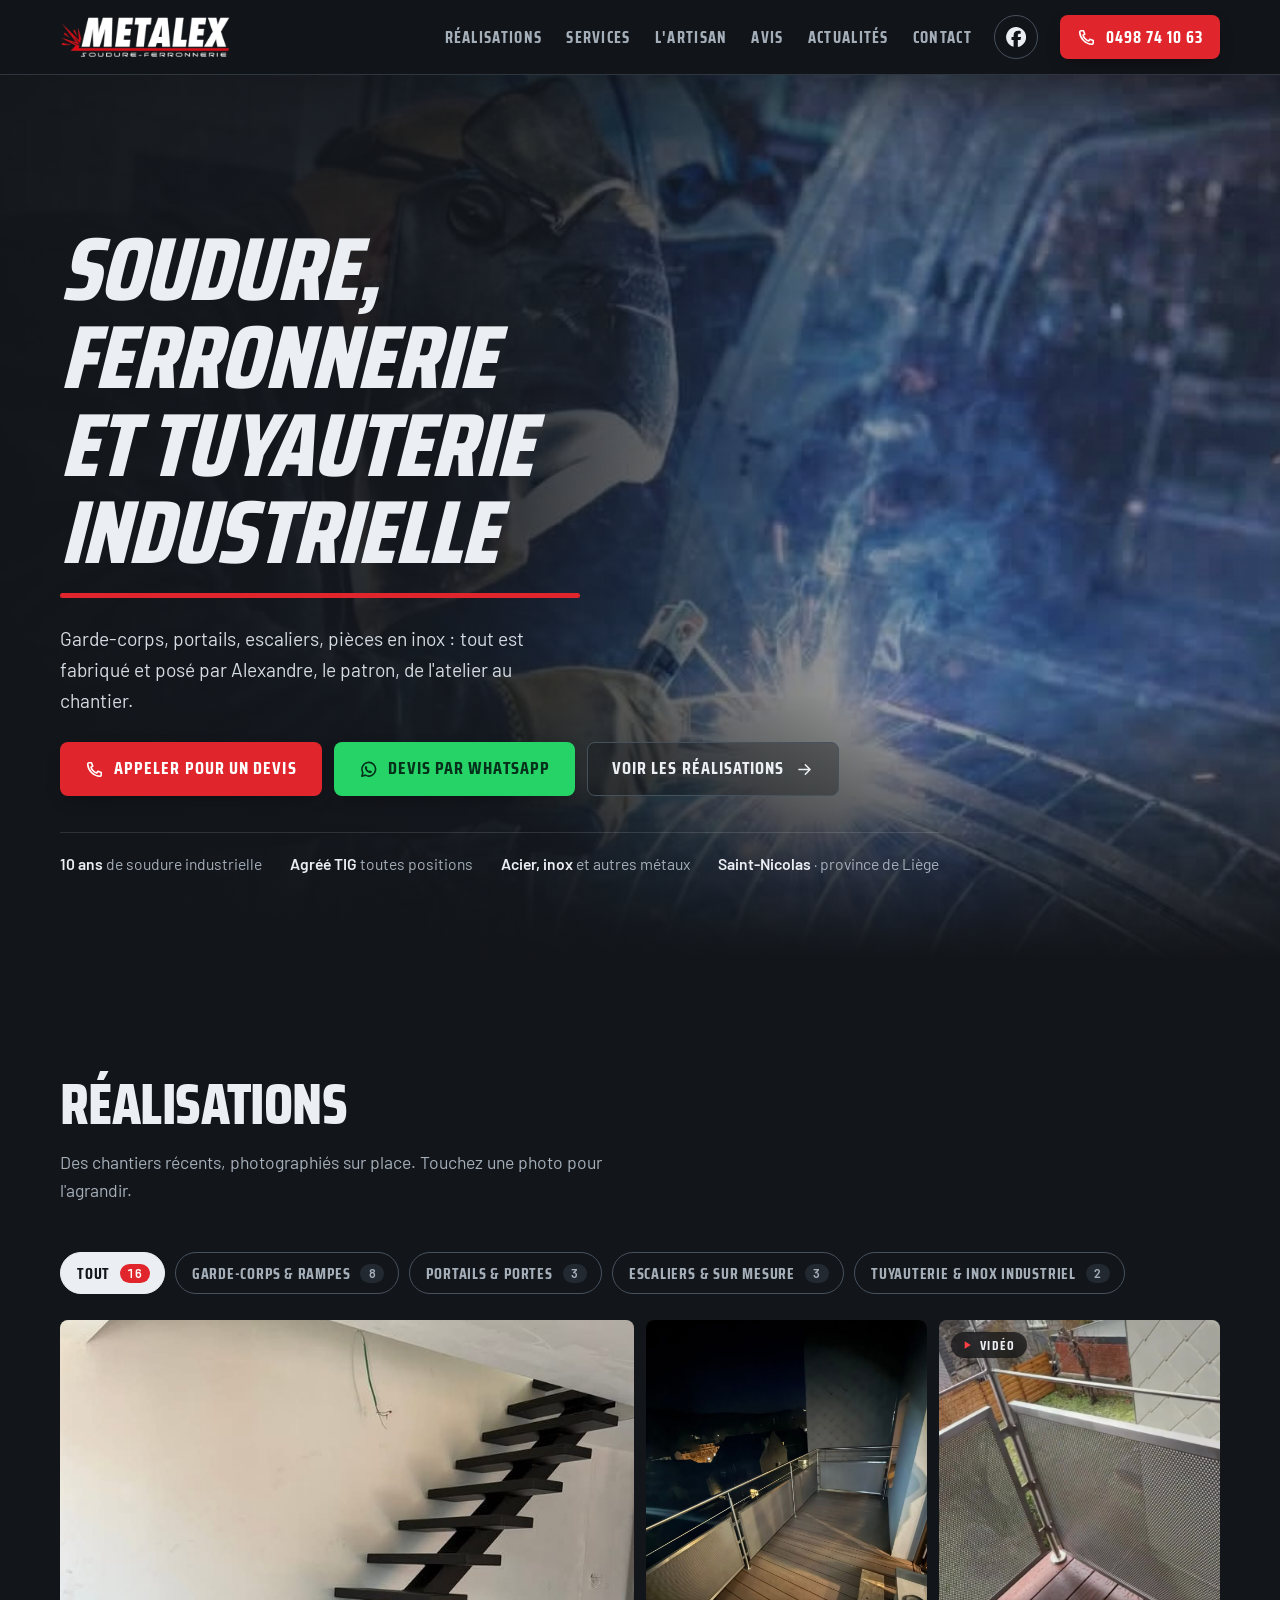
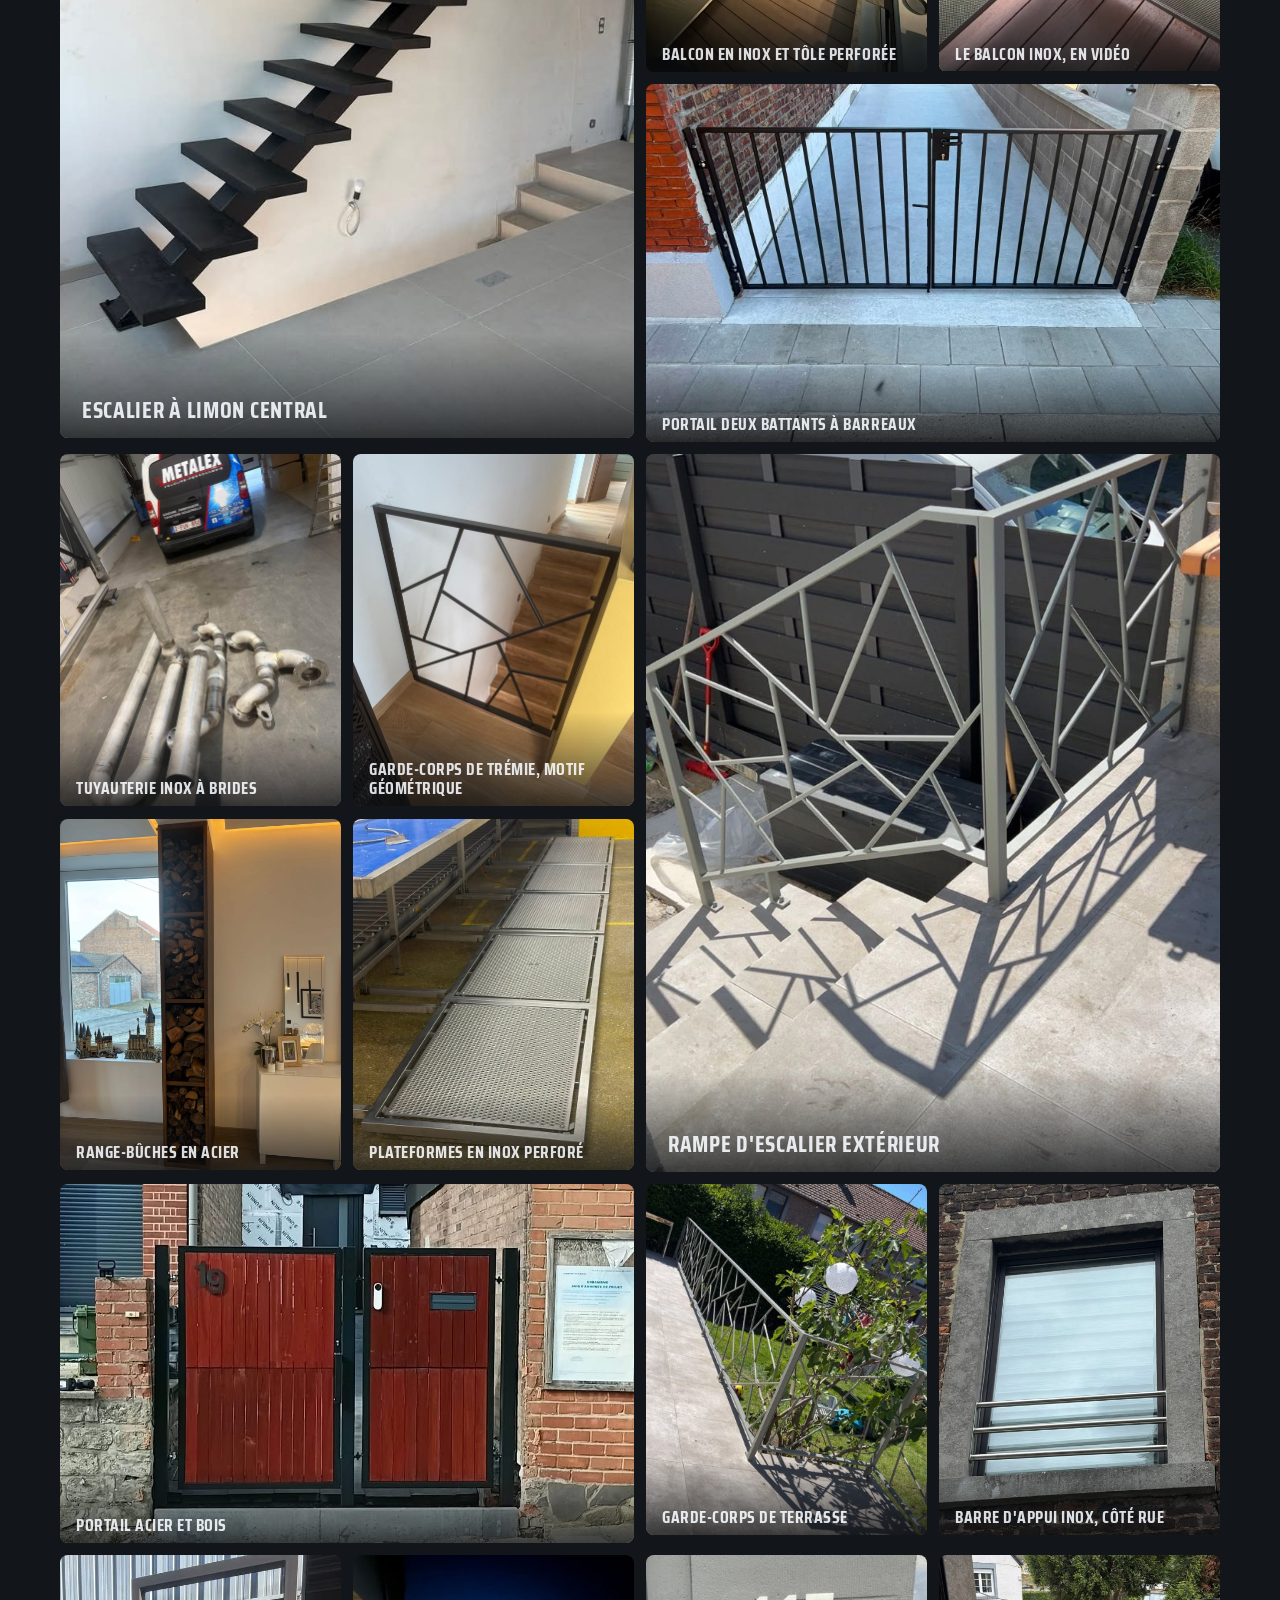
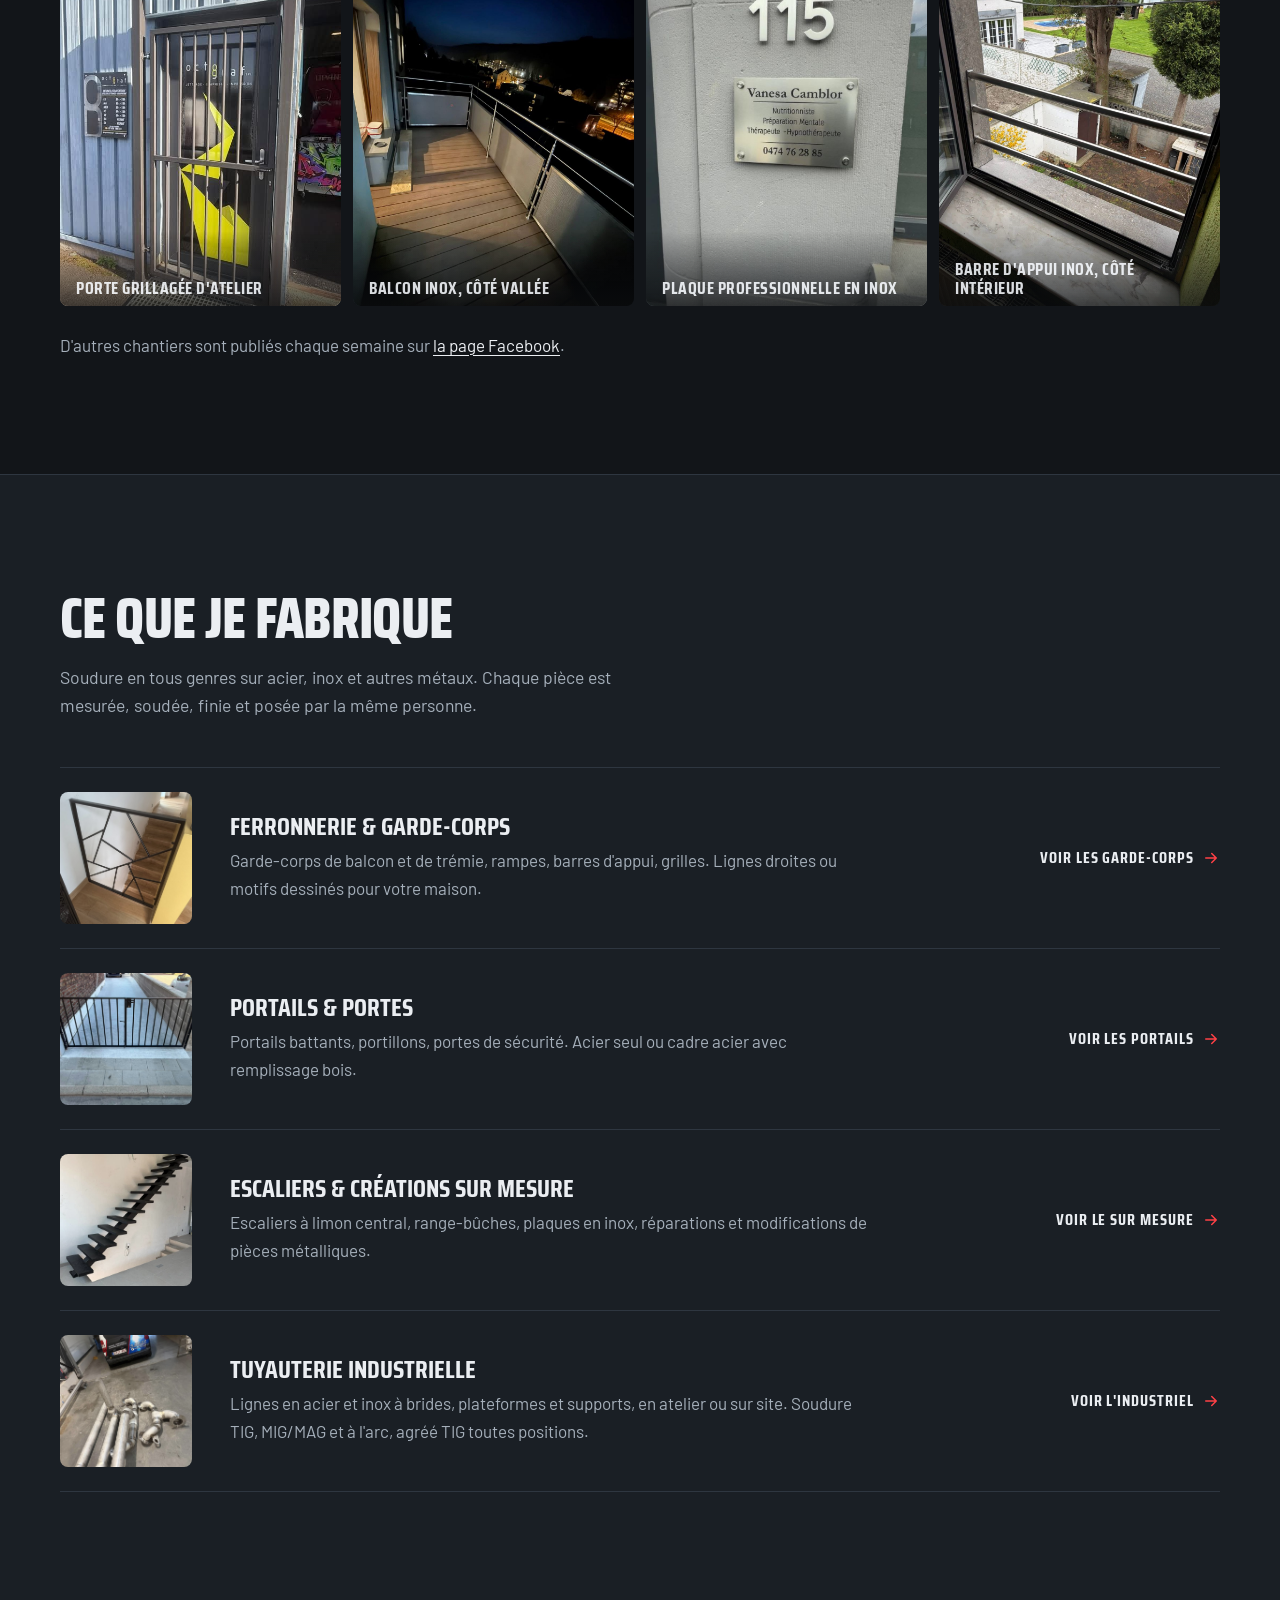
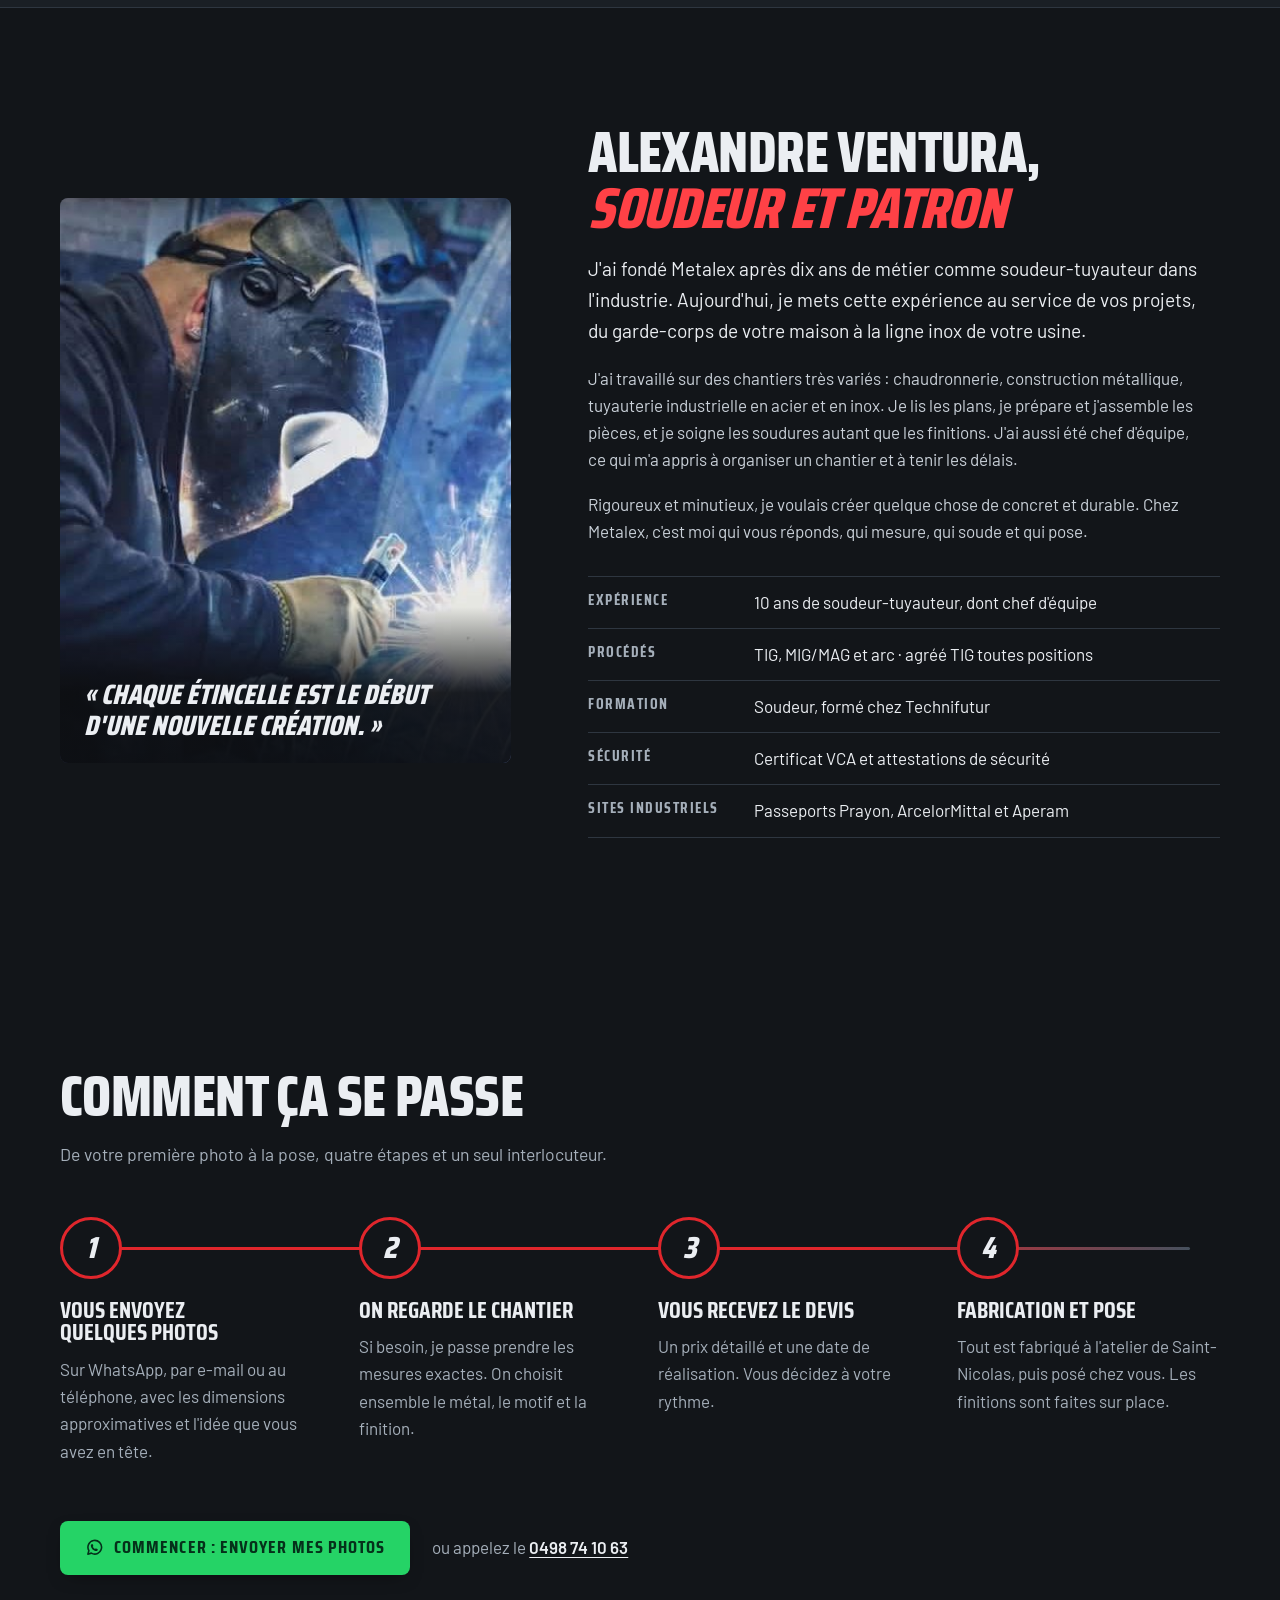
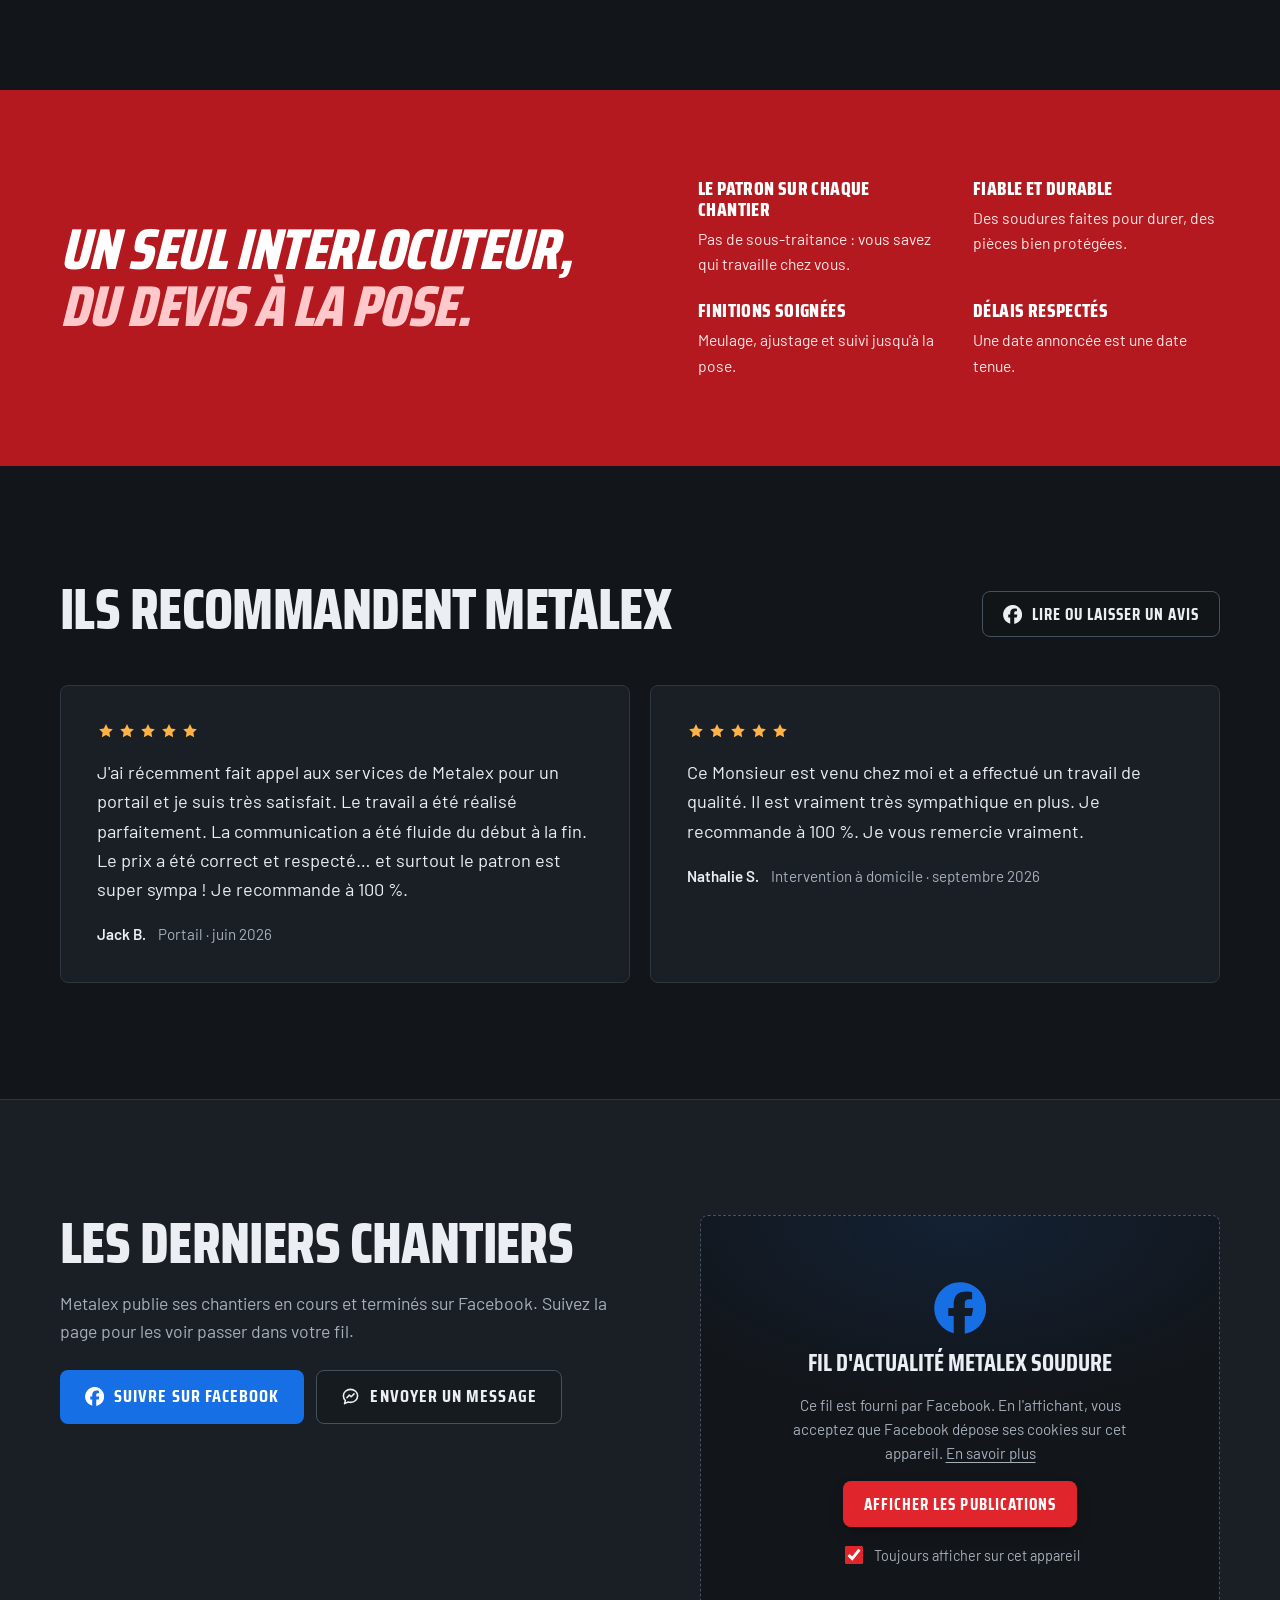
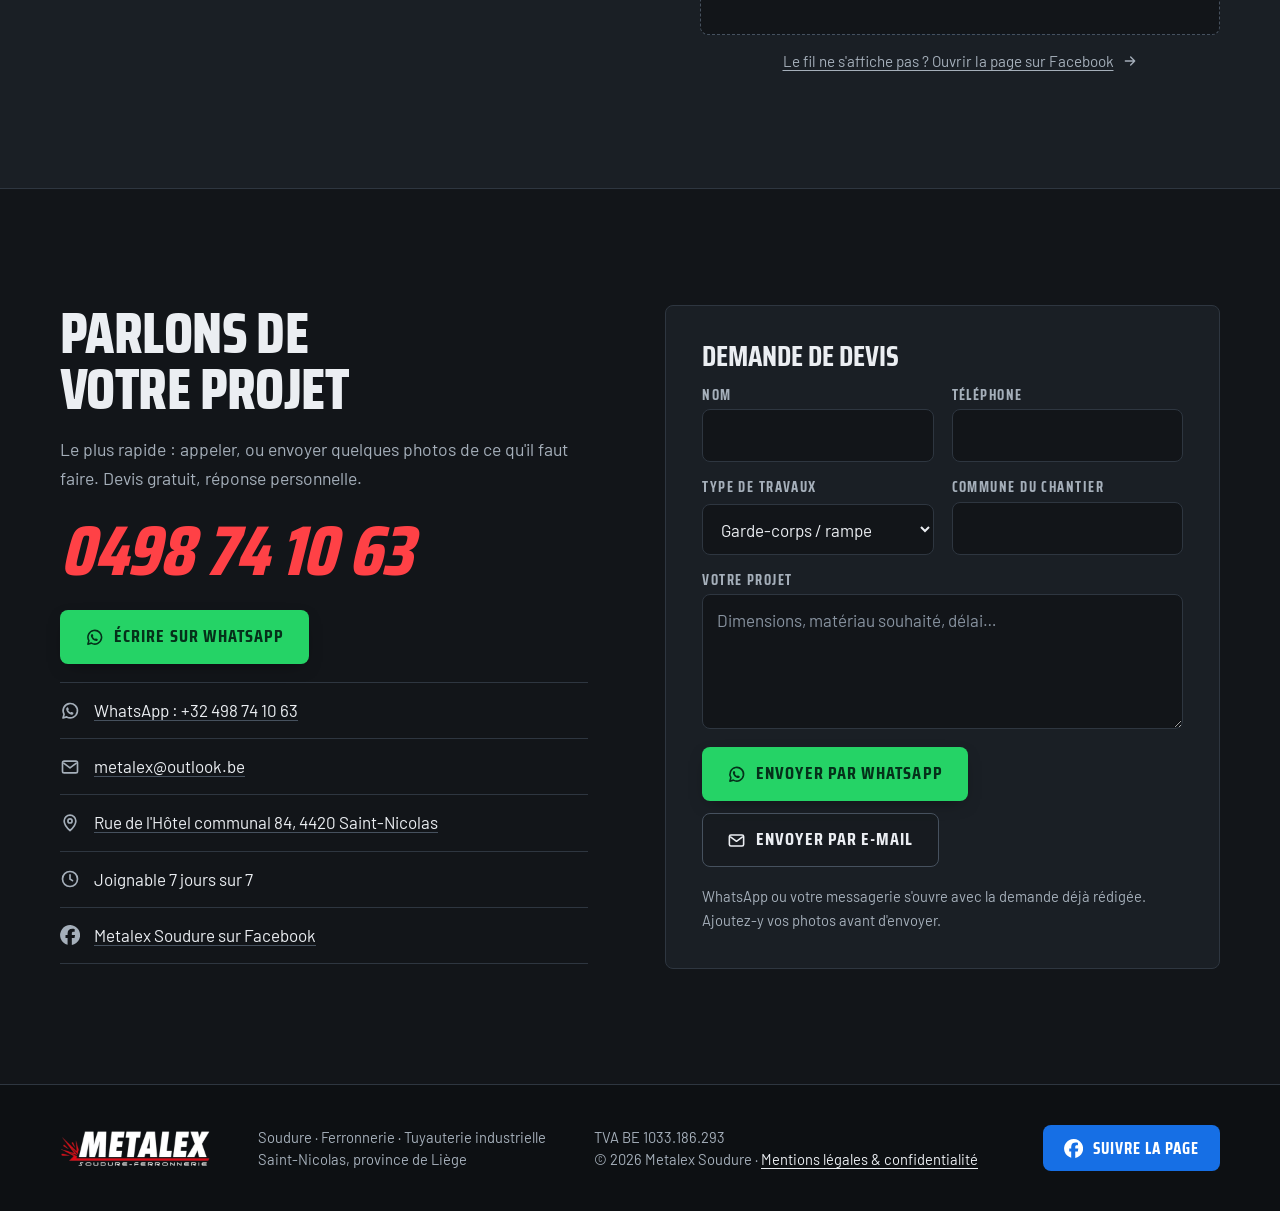
==== index.html @ 9c49cd14 "L'artisan : photo d'Alexandre en train de souder Co-Authored-By: Claude Opus 5.5 <noreply@anthropic." ====
<!doctype html>
<html lang="fr-BE">
<head>
<meta charset="utf-8">
<meta name="viewport" content="width=device-width, initial-scale=1, viewport-fit=cover">
<title>Metalex Soudure – Soudure, ferronnerie et tuyauterie à Saint-Nicolas (Liège)</title>
<meta name="description" content="Metalex Soudure : garde-corps, portails, escaliers et créations sur mesure, tuyauterie industrielle. Alexandre Ventura, soudeur-tuyauteur agréé TIG toutes positions, 10 ans d'expérience, à Saint-Nicolas, région de Liège. Devis : 0498 74 10 63.">
<meta name="theme-color" content="#121519">
<link rel="canonical" href="https://crisfag.github.io/Metalex-soudure-/">
<meta property="og:type" content="website">
<meta property="og:title" content="Metalex Soudure – Soudure &amp; Ferronnerie">
<meta property="og:description" content="Garde-corps, portails, escaliers, tuyauterie industrielle. Travaux réalisés par le patron. Saint-Nicolas (Liège).">
<meta property="og:image" content="https://crisfag.github.io/Metalex-soudure-/images/soudeur.jpg">
<meta property="og:locale" content="fr_BE">
<link rel="icon" href="data:image/svg+xml,%3Csvg xmlns='http://www.w3.org/2000/svg' viewBox='0 0 64 64'%3E%3Crect width='64' height='64' rx='12' fill='%23121519'/%3E%3Cpath d='M14 46 22 18h8l4 14 6-14h8l-8 28h-7l4-15-7 15h-5l-3-15-4 15z' fill='%23eef1f4'/%3E%3Cpath d='M10 52h44' stroke='%23e0262c' stroke-width='4'/%3E%3C/svg%3E">
<link rel="preload" href="fonts/saira-condensed-800-latin.woff2" as="font" type="font/woff2" crossorigin>
<link rel="preload" href="fonts/barlow-400-latin.woff2" as="font" type="font/woff2" crossorigin>
<link rel="stylesheet" href="fonts/fonts.css">
<link rel="stylesheet" href="style.css">
<script type="application/ld+json">
{
  "@context": "https://schema.org",
  "@type": "HomeAndConstructionBusiness",
  "name": "Metalex Soudure",
  "description": "Soudure en tous genres, ferronnerie, garde-corps sur mesure et tuyauterie industrielle. Agréé TIG toutes positions.",
  "url": "https://crisfag.github.io/Metalex-soudure-/",
  "logo": "https://crisfag.github.io/Metalex-soudure-/images/logo-metalex.png",
  "image": "https://crisfag.github.io/Metalex-soudure-/images/soudeur.jpg",
  "telephone": "+32498741063",
  "email": "metalex@outlook.be",
  "vatID": "BE1033186293",
  "address": {
    "@type": "PostalAddress",
    "streetAddress": "Rue de l'Hôtel communal 84",
    "postalCode": "4420",
    "addressLocality": "Saint-Nicolas",
    "addressRegion": "Liège",
    "addressCountry": "BE"
  },
  "areaServed": "Province de Liège",
  "openingHours": "Mo-Su",
  "founder": { "@type": "Person", "name": "Alexandre Ventura", "jobTitle": "Soudeur-tuyauteur" },
  "sameAs": ["https://www.facebook.com/profile.php?id=61588205213844"]
}
</script>
</head>
<body>

<!-- Pictos : un seul jeu, trait 2px -->
<svg width="0" height="0" style="position:absolute" aria-hidden="true">
  <symbol id="i-phone" viewBox="0 0 24 24"><path d="M5 3.5h3.2l1.6 4.3-2.2 1.4a11.5 11.5 0 0 0 7.2 7.2l1.4-2.2 4.3 1.6V19a1.6 1.6 0 0 1-1.7 1.6A16.6 16.6 0 0 1 3.4 5.2 1.6 1.6 0 0 1 5 3.5Z" fill="none" stroke="currentColor" stroke-width="2" stroke-linejoin="round"/></symbol>
  <symbol id="i-fb" viewBox="0 0 24 24"><path fill="currentColor" d="M9.1 23.7v-8H6.6V12h2.5v-1.6c0-4.1 1.8-6 5.9-6 .8 0 2.1.2 2.6.3v3.3h-1.4c-1.4 0-2 .6-2 2V12h3.9l-.7 3.7h-3.2v8.2A12 12 0 1 0 9.1 23.7Z"/></symbol>
  <symbol id="i-chat" viewBox="0 0 24 24"><path d="M12 3c5 0 9 3.6 9 8.2s-4 8.2-9 8.2c-1 0-2-.1-2.9-.4L4.5 21l1-4A7.9 7.9 0 0 1 3 11.2C3 6.6 7 3 12 3Z" fill="none" stroke="currentColor" stroke-width="2" stroke-linejoin="round"/><path d="m7.5 13.5 3-3.2 2.4 2 3.6-3.6" fill="none" stroke="currentColor" stroke-width="2" stroke-linecap="round" stroke-linejoin="round"/></symbol>
  <symbol id="i-arrow" viewBox="0 0 24 24"><path d="M5 12h14m-6-6 6 6-6 6" fill="none" stroke="currentColor" stroke-width="2" stroke-linecap="round" stroke-linejoin="round"/></symbol>
  <symbol id="i-left" viewBox="0 0 24 24"><path d="m15 5-7 7 7 7" fill="none" stroke="currentColor" stroke-width="2.2" stroke-linecap="round" stroke-linejoin="round"/></symbol>
  <symbol id="i-right" viewBox="0 0 24 24"><path d="m9 5 7 7-7 7" fill="none" stroke="currentColor" stroke-width="2.2" stroke-linecap="round" stroke-linejoin="round"/></symbol>
  <symbol id="i-close" viewBox="0 0 24 24"><path d="M6 6l12 12M18 6 6 18" fill="none" stroke="currentColor" stroke-width="2.2" stroke-linecap="round"/></symbol>
  <symbol id="i-play" viewBox="0 0 24 24"><path d="M8 5.5v13l10.5-6.5Z" fill="currentColor"/></symbol>
  <symbol id="i-star" viewBox="0 0 24 24"><path d="m12 2.8 2.8 5.8 6.3.9-4.6 4.4 1.1 6.3L12 17.2l-5.6 3 1.1-6.3-4.6-4.4 6.3-.9Z" fill="currentColor"/></symbol>
  <symbol id="i-pin" viewBox="0 0 24 24"><path d="M12 21s-7-6.1-7-11.5a7 7 0 0 1 14 0C19 14.9 12 21 12 21Z" fill="none" stroke="currentColor" stroke-width="2"/><circle cx="12" cy="9.5" r="2.5" fill="none" stroke="currentColor" stroke-width="2"/></symbol>
  <symbol id="i-mail" viewBox="0 0 24 24"><rect x="3" y="5" width="18" height="14" rx="2" fill="none" stroke="currentColor" stroke-width="2"/><path d="m4 7 8 6 8-6" fill="none" stroke="currentColor" stroke-width="2" stroke-linejoin="round"/></symbol>
  <symbol id="i-wa" viewBox="0 0 24 24"><path d="M3.6 20.4 4.9 16A8.6 8.6 0 1 1 8 19.1Z" fill="none" stroke="currentColor" stroke-width="2" stroke-linejoin="round"/><path d="M9 7.6c.3 0 .6 0 .8.5l.7 1.6c.1.3 0 .5-.1.7l-.6.7c.6 1.2 1.6 2.2 2.8 2.8l.7-.6c.2-.2.4-.2.7-.1l1.6.7c.4.2.5.5.5.8 0 1-.9 1.8-1.9 1.8-3.4-.3-6.5-3.3-6.8-6.8 0-1 .8-1.9 1.6-2.1Z" fill="currentColor"/></symbol>
  <symbol id="i-clock" viewBox="0 0 24 24"><circle cx="12" cy="12" r="9" fill="none" stroke="currentColor" stroke-width="2"/><path d="M12 7v5l3 2" fill="none" stroke="currentColor" stroke-width="2" stroke-linecap="round"/></symbol>
</svg>

<a class="skip" href="#contenu">Aller au contenu</a>

<header class="top">
  <div class="wrap top__in">
    <a class="top__logo" href="#" aria-label="Metalex Soudure, retour en haut">
      <img src="images/logo-metalex-sm.png" srcset="images/logo-metalex-sm.png 450w, images/logo-metalex.png 900w" sizes="170px" alt="Metalex Soudure-Ferronnerie" width="450" height="107">
    </a>
    <nav class="nav" aria-label="Navigation principale">
      <a href="#realisations">Réalisations</a>
      <a href="#services">Services</a>
      <a href="#artisan">L'artisan</a>
      <a href="#avis">Avis</a>
      <a href="#actualites">Actualités</a>
      <a href="#contact">Contact</a>
    </nav>
    <a class="icon-btn" href="https://www.facebook.com/profile.php?id=61588205213844" target="_blank" rel="noopener" aria-label="Metalex Soudure sur Facebook">
      <svg><use href="#i-fb"/></svg>
    </a>
    <a class="btn btn--red top__call" href="tel:+32498741063">
      <svg><use href="#i-phone"/></svg>0498 74 10 63
    </a>
  </div>
</header>

<main id="contenu">

  <!-- Accueil -->
  <section class="hero">
    <img class="hero__img" src="images/soudeur.jpg" alt="Le patron de Metalex soude un garde-corps cintré à l'atelier" width="1024" height="574" fetchpriority="high">
    <div class="wrap hero__in">
      <h1>Soudure, ferronnerie <br>et tuyauterie industrielle<span class="bead" aria-hidden="true"></span></h1>
      <p class="hero__lead">Garde-corps, portails, escaliers, pièces en inox&nbsp;: tout est fabriqué et posé par Alexandre, le patron, de l'atelier au chantier.</p>
      <div class="hero__cta">
        <a class="btn btn--red btn--lg" href="tel:+32498741063"><svg><use href="#i-phone"/></svg>Appeler pour un devis</a>
        <a class="btn btn--wa btn--lg" href="https://wa.me/32498741063?text=Bonjour%20Metalex%2C%20je%20souhaite%20un%20devis%20pour%20%3A%20" target="_blank" rel="noopener"><svg><use href="#i-wa"/></svg>Devis par WhatsApp</a>
        <a class="btn btn--line btn--lg hero__more" href="#realisations">Voir les réalisations<svg><use href="#i-arrow"/></svg></a>
      </div>
      <ul class="hero__facts">
        <li><strong>10 ans</strong> de soudure industrielle</li>
        <li><strong>Agréé TIG</strong> toutes positions</li>
        <li><strong>Acier, inox</strong> et autres métaux</li>
        <li><strong>Saint-Nicolas</strong> · province de Liège</li>
      </ul>
    </div>
  </section>

  <!-- Réalisations -->
  <section id="realisations" class="section">
    <div class="wrap">
      <header class="head">
        <h2>Réalisations</h2>
        <p class="head__lead">Des chantiers récents, photographiés sur place. Touchez une photo pour l'agrandir.</p>
      </header>

      <div class="filters" role="toolbar" aria-label="Filtrer les réalisations">
        <button type="button" class="chip is-on" data-filter="tout" aria-pressed="true">Tout <span></span></button>
        <button type="button" class="chip" data-filter="garde-corps" aria-pressed="false">Garde-corps &amp; rampes <span></span></button>
        <button type="button" class="chip" data-filter="portails" aria-pressed="false">Portails &amp; portes <span></span></button>
        <button type="button" class="chip" data-filter="sur-mesure" aria-pressed="false">Escaliers &amp; sur mesure <span></span></button>
        <button type="button" class="chip" data-filter="industrie" aria-pressed="false">Tuyauterie &amp; inox industriel <span></span></button>
      </div>

      <!-- Ajouter une réalisation : copier un <figure>, changer l'image, data-cat (garde-corps, portails, sur-mesure, industrie), alt et légende. -->
      <div class="grid" id="grid">
        <figure class="tile tile--big" data-cat="sur-mesure">
          <img src="images/escalier-limon-central.jpg" alt="Escalier droit en acier noir à limon central et marches en tôle pliée" loading="lazy" width="720" height="960">
          <figcaption>Escalier à limon central</figcaption>
        </figure>
        <figure class="tile" data-cat="garde-corps">
          <img src="images/balcon-inox-nuit.jpg" alt="Balcon de nuit avec garde-corps en inox, main courante tubulaire et panneaux en tôle perforée" loading="lazy" width="1050" height="1400">
          <figcaption>Balcon en inox et tôle perforée</figcaption>
        </figure>
        <figure class="tile tile--video" data-cat="garde-corps" data-video="videos/balcon-inox.mp4">
          <video src="videos/balcon-inox.mp4" poster="images/balcon-inox-video.jpg" muted loop playsinline preload="none" aria-label="Vidéo du balcon en inox, vu de près"></video>
          <span class="tile__play" aria-hidden="true"><svg><use href="#i-play"/></svg>Vidéo</span>
          <figcaption>Le balcon inox, en vidéo</figcaption>
        </figure>
        <figure class="tile tile--wide" data-cat="portails">
          <img src="images/portail-barreaux.jpg" alt="Portail deux battants en acier noir à barreaux droits devant une allée" loading="lazy" width="1500" height="1125">
          <figcaption>Portail deux battants à barreaux</figcaption>
        </figure>
        <figure class="tile" data-cat="industrie">
          <img src="images/tuyauterie-inox.jpg" alt="Lignes de tuyauterie inox à brides soudées, posées devant la camionnette Metalex" loading="lazy" width="1125" height="1500">
          <figcaption>Tuyauterie inox à brides</figcaption>
        </figure>
        <figure class="tile" data-cat="garde-corps">
          <img src="images/garde-corps-geometrique.jpg" alt="Garde-corps de trémie d'escalier en acier noir avec un motif de barres géométriques" loading="lazy" width="1125" height="1500">
          <figcaption>Garde-corps de trémie, motif géométrique</figcaption>
        </figure>
        <figure class="tile tile--big" data-cat="garde-corps">
          <img src="images/rampe-escalier-geometrique.jpg" alt="Rampe d'escalier extérieur grise au motif géométrique, dont l'ombre se dessine sur les marches" loading="lazy" width="787" height="1400">
          <figcaption>Rampe d'escalier extérieur</figcaption>
        </figure>
        <figure class="tile" data-cat="sur-mesure">
          <img src="images/range-buches-acier.jpg" alt="Range-bûches vertical en acier brun, du sol au plafond, rempli de bois de chauffage" loading="lazy" width="1050" height="1400">
          <figcaption>Range-bûches en acier</figcaption>
        </figure>
        <figure class="tile" data-cat="industrie">
          <img src="images/plateformes-inox.jpg" alt="Rangée de plateformes en inox avec tôles perforées antidérapantes le long d'une ligne de production" loading="lazy" width="720" height="960">
          <figcaption>Plateformes en inox perforé</figcaption>
        </figure>
        <figure class="tile tile--wide" data-cat="portails">
          <img src="images/portail-acier-bois.jpg" alt="Portail et portillon à cadre acier noir remplis de lames de bois rouge" loading="lazy" width="960" height="720">
          <figcaption>Portail acier et bois</figcaption>
        </figure>
        <figure class="tile" data-cat="garde-corps">
          <img src="images/garde-corps-jardin.jpg" alt="Long garde-corps de terrasse gris au motif géométrique, le long d'un jardin" loading="lazy" width="787" height="1400">
          <figcaption>Garde-corps de terrasse</figcaption>
        </figure>
        <figure class="tile" data-cat="garde-corps">
          <img src="images/barre-appui-inox-facade.jpg" alt="Barre d'appui à trois tubes en inox brossé posée dans l'encadrement en pierre bleue d'une fenêtre" loading="lazy" width="1050" height="1400">
          <figcaption>Barre d'appui inox, côté rue</figcaption>
        </figure>
        <figure class="tile" data-cat="portails">
          <img src="images/porte-securite-atelier.jpg" alt="Porte grillagée de sécurité en acier posée à l'entrée d'un atelier" loading="lazy" width="540" height="720">
          <figcaption>Porte grillagée d'atelier</figcaption>
        </figure>
        <figure class="tile" data-cat="garde-corps">
          <img src="images/balcon-inox-vue.jpg" alt="Le même balcon inox au crépuscule, avec vue sur la vallée éclairée" loading="lazy" width="1050" height="1400">
          <figcaption>Balcon inox, côté vallée</figcaption>
        </figure>
        <figure class="tile" data-cat="sur-mesure">
          <img src="images/plaque-inox.jpg" alt="Plaque professionnelle en inox brossé fixée sur entretoises à côté d'une porte" loading="lazy" width="787" height="1400">
          <figcaption>Plaque professionnelle en inox</figcaption>
        </figure>
        <figure class="tile" data-cat="garde-corps">
          <img src="images/barre-appui-inox-interieur.jpg" alt="Barre d'appui en inox vue de l'intérieur, fenêtre ouverte sur un jardin" loading="lazy" width="1050" height="1400">
          <figcaption>Barre d'appui inox, côté intérieur</figcaption>
        </figure>
      </div>

      <p class="grid__more">D'autres chantiers sont publiés chaque semaine sur
        <a href="https://www.facebook.com/profile.php?id=61588205213844" target="_blank" rel="noopener">la page Facebook</a>.</p>
    </div>
  </section>

  <!-- Visionneuse -->
  <dialog class="viewer" id="viewer" aria-label="Réalisation agrandie">
    <div class="viewer__stage" id="viewer-stage"></div>
    <div class="viewer__bar">
      <p class="viewer__cap" id="viewer-cap"></p>
      <span class="viewer__count" id="viewer-count"></span>
    </div>
    <button class="viewer__btn viewer__btn--prev" type="button" data-step="-1" aria-label="Photo précédente"><svg><use href="#i-left"/></svg></button>
    <button class="viewer__btn viewer__btn--next" type="button" data-step="1" aria-label="Photo suivante"><svg><use href="#i-right"/></svg></button>
    <button class="viewer__btn viewer__btn--close" type="button" aria-label="Fermer"><svg><use href="#i-close"/></svg></button>
  </dialog>

  <!-- Services -->
  <section id="services" class="section section--steel">
    <div class="wrap">
      <header class="head">
        <h2>Ce que je fabrique</h2>
        <p class="head__lead">Soudure en tous genres sur acier, inox et autres métaux. Chaque pièce est mesurée, soudée, finie et posée par la même personne.</p>
      </header>

      <ol class="services">
        <li class="svc">
          <img class="svc__img" src="images/garde-corps-geometrique.jpg" alt="" loading="lazy" width="1125" height="1500">
          <div class="svc__body">
            <h3>Ferronnerie &amp; garde-corps</h3>
            <p>Garde-corps de balcon et de trémie, rampes, barres d'appui, grilles. Lignes droites ou motifs dessinés pour votre maison.</p>
          </div>
          <button type="button" class="svc__link" data-goto="garde-corps">Voir les garde-corps<svg><use href="#i-arrow"/></svg></button>
        </li>
        <li class="svc">
          <img class="svc__img" src="images/portail-barreaux.jpg" alt="" loading="lazy" width="1500" height="1125">
          <div class="svc__body">
            <h3>Portails &amp; portes</h3>
            <p>Portails battants, portillons, portes de sécurité. Acier seul ou cadre acier avec remplissage bois.</p>
          </div>
          <button type="button" class="svc__link" data-goto="portails">Voir les portails<svg><use href="#i-arrow"/></svg></button>
        </li>
        <li class="svc">
          <img class="svc__img" src="images/escalier-limon-central.jpg" alt="" loading="lazy" width="720" height="960">
          <div class="svc__body">
            <h3>Escaliers &amp; créations sur mesure</h3>
            <p>Escaliers à limon central, range-bûches, plaques en inox, réparations et modifications de pièces métalliques.</p>
          </div>
          <button type="button" class="svc__link" data-goto="sur-mesure">Voir le sur mesure<svg><use href="#i-arrow"/></svg></button>
        </li>
        <li class="svc">
          <img class="svc__img" src="images/tuyauterie-inox.jpg" alt="" loading="lazy" width="1125" height="1500">
          <div class="svc__body">
            <h3>Tuyauterie industrielle</h3>
            <p>Lignes en acier et inox à brides, plateformes et supports, en atelier ou sur site. Soudure TIG, MIG/MAG et à l'arc, agréé TIG toutes positions.</p>
          </div>
          <button type="button" class="svc__link" data-goto="industrie">Voir l'industriel<svg><use href="#i-arrow"/></svg></button>
        </li>
      </ol>
    </div>
  </section>

  <!-- L'artisan -->
  <section id="artisan" class="section about">
    <div class="wrap about__in">
      <figure class="about__photo">
        <img src="images/soudeur.jpg" alt="Alexandre Ventura, casque de soudure baissé, en train de souder un garde-corps cintré à l'atelier" loading="lazy" width="1024" height="574">
        <figcaption>« Chaque étincelle est le début d'une nouvelle création. »</figcaption>
      </figure>
      <div class="about__text">
        <h2>Alexandre Ventura, <span>soudeur et patron</span></h2>
        <p class="about__lead">J'ai fondé Metalex après dix ans de métier comme soudeur-tuyauteur dans l'industrie. Aujourd'hui, je mets cette expérience au service de vos projets, du garde-corps de votre maison à la ligne inox de votre usine.</p>
        <p>J'ai travaillé sur des chantiers très variés&nbsp;: chaudronnerie, construction métallique, tuyauterie industrielle en acier et en inox. Je lis les plans, je prépare et j'assemble les pièces, et je soigne les soudures autant que les finitions. J'ai aussi été chef d'équipe, ce qui m'a appris à organiser un chantier et à tenir les délais.</p>
        <p>Rigoureux et minutieux, je voulais créer quelque chose de concret et durable. Chez Metalex, c'est moi qui vous réponds, qui mesure, qui soude et qui pose.</p>
        <dl class="creds">
          <div><dt>Expérience</dt><dd>10 ans de soudeur-tuyauteur, dont chef d'équipe</dd></div>
          <div><dt>Procédés</dt><dd>TIG, MIG/MAG et arc · agréé TIG toutes positions</dd></div>
          <div><dt>Formation</dt><dd>Soudeur, formé chez Technifutur</dd></div>
          <div><dt>Sécurité</dt><dd>Certificat VCA et attestations de sécurité</dd></div>
          <div><dt>Sites industriels</dt><dd>Passeports Prayon, ArcelorMittal et Aperam</dd></div>
        </dl>
      </div>
    </div>
  </section>

  <!-- Déroulement -->
  <section id="deroulement" class="section steps-section">
    <div class="wrap">
      <header class="head">
        <h2>Comment ça se passe</h2>
        <p class="head__lead">De votre première photo à la pose, quatre étapes et un seul interlocuteur.</p>
      </header>
      <ol class="steps">
        <li class="step">
          <span class="step__n" aria-hidden="true">1</span>
          <h3>Vous envoyez quelques photos</h3>
          <p>Sur WhatsApp, par e-mail ou au téléphone, avec les dimensions approximatives et l'idée que vous avez en tête.</p>
        </li>
        <li class="step">
          <span class="step__n" aria-hidden="true">2</span>
          <h3>On regarde le chantier</h3>
          <p>Si besoin, je passe prendre les mesures exactes. On choisit ensemble le métal, le motif et la finition.</p>
        </li>
        <li class="step">
          <span class="step__n" aria-hidden="true">3</span>
          <h3>Vous recevez le devis</h3>
          <p>Un prix détaillé et une date de réalisation. Vous décidez à votre rythme.</p>
        </li>
        <li class="step">
          <span class="step__n" aria-hidden="true">4</span>
          <h3>Fabrication et pose</h3>
          <p>Tout est fabriqué à l'atelier de Saint-Nicolas, puis posé chez vous. Les finitions sont faites sur place.</p>
        </li>
      </ol>
      <div class="steps__cta">
        <a class="btn btn--wa btn--lg" href="https://wa.me/32498741063?text=Bonjour%20Metalex%2C%20je%20souhaite%20un%20devis%20pour%20%3A%20" target="_blank" rel="noopener"><svg><use href="#i-wa"/></svg>Commencer : envoyer mes photos</a>
        <span>ou appelez le <a href="tel:+32498741063">0498 74 10 63</a></span>
      </div>
    </div>
  </section>

  <!-- Engagement -->
  <section class="pledge" aria-labelledby="pledge-title">
    <div class="wrap pledge__in">
      <h2 id="pledge-title" class="pledge__title">Un seul interlocuteur, <em>du devis à la pose.</em></h2>
      <dl class="pledge__list">
        <div><dt>Le patron sur chaque chantier</dt><dd>Pas de sous-traitance : vous savez qui travaille chez vous.</dd></div>
        <div><dt>Fiable et durable</dt><dd>Des soudures faites pour durer, des pièces bien protégées.</dd></div>
        <div><dt>Finitions soignées</dt><dd>Meulage, ajustage et suivi jusqu'à la pose.</dd></div>
        <div><dt>Délais respectés</dt><dd>Une date annoncée est une date tenue.</dd></div>
      </dl>
    </div>
  </section>

  <!-- Avis -->
  <section id="avis" class="section">
    <div class="wrap">
      <header class="head head--row">
        <h2>Ils recommandent Metalex</h2>
        <a class="btn btn--line" href="https://www.facebook.com/profile.php?id=61588205213844&amp;sk=reviews" target="_blank" rel="noopener"><svg><use href="#i-fb"/></svg>Lire ou laisser un avis</a>
      </header>
      <div class="reviews">
        <blockquote class="review">
          <span class="stars" role="img" aria-label="Recommande Metalex"><svg><use href="#i-star"/></svg><svg><use href="#i-star"/></svg><svg><use href="#i-star"/></svg><svg><use href="#i-star"/></svg><svg><use href="#i-star"/></svg></span>
          <p>J'ai récemment fait appel aux services de Metalex pour un portail et je suis très satisfait. Le travail a été réalisé parfaitement. La communication a été fluide du début à la fin. Le prix a été correct et respecté… et surtout le patron est super sympa&nbsp;! Je recommande à 100&nbsp;%.</p>
          <footer><strong>Jack B.</strong><span>Portail · juin 2026</span></footer>
        </blockquote>
        <blockquote class="review">
          <span class="stars" role="img" aria-label="Recommande Metalex"><svg><use href="#i-star"/></svg><svg><use href="#i-star"/></svg><svg><use href="#i-star"/></svg><svg><use href="#i-star"/></svg><svg><use href="#i-star"/></svg></span>
          <p>Ce Monsieur est venu chez moi et a effectué un travail de qualité. Il est vraiment très sympathique en plus. Je recommande à 100&nbsp;%. Je vous remercie vraiment.</p>
          <footer><strong>Nathalie S.</strong><span>Intervention à domicile · septembre 2026</span></footer>
        </blockquote>
      </div>
    </div>
  </section>

  <!-- Actualités Facebook -->
  <section id="actualites" class="section section--steel">
    <div class="wrap news">
      <div class="news__intro">
        <h2>Les derniers chantiers</h2>
        <p class="head__lead">Metalex publie ses chantiers en cours et terminés sur Facebook. Suivez la page pour les voir passer dans votre fil.</p>
        <div class="news__actions">
          <a class="btn btn--fb btn--lg" href="https://www.facebook.com/profile.php?id=61588205213844" target="_blank" rel="noopener"><svg><use href="#i-fb"/></svg>Suivre sur Facebook</a>
          <a class="btn btn--line btn--lg" href="https://m.me/61588205213844" target="_blank" rel="noopener"><svg><use href="#i-chat"/></svg>Envoyer un message</a>
        </div>
      </div>

      <div class="feed" id="feed">
        <div class="feed__gate" id="feed-gate">
          <svg class="feed__mark"><use href="#i-fb"/></svg>
          <p class="feed__title">Fil d'actualité Metalex Soudure</p>
          <p class="feed__note">Ce fil est fourni par Facebook. En l'affichant, vous acceptez que Facebook dépose ses cookies sur cet appareil. <a href="mentions-legales.html#confidentialite">En savoir plus</a></p>
          <button type="button" class="btn btn--red" id="feed-load">Afficher les publications</button>
          <label class="feed__remember"><input type="checkbox" id="feed-remember" checked> Toujours afficher sur cet appareil</label>
        </div>
        <a class="feed__fallback" href="https://www.facebook.com/profile.php?id=61588205213844" target="_blank" rel="noopener">Le fil ne s'affiche pas&nbsp;? Ouvrir la page sur Facebook<svg><use href="#i-arrow"/></svg></a>
      </div>
    </div>
  </section>

  <!-- Contact -->
  <section id="contact" class="section contact">
    <div class="wrap contact__in">
      <div class="contact__info">
        <h2>Parlons de votre projet</h2>
        <p class="head__lead">Le plus rapide&nbsp;: appeler, ou envoyer quelques photos de ce qu'il faut faire. Devis gratuit, réponse personnelle.</p>

        <a class="phone" href="tel:+32498741063">0498 74 10 63</a>
        <a class="btn btn--wa btn--lg contact__wa" href="https://wa.me/32498741063?text=Bonjour%20Metalex%2C%20je%20souhaite%20un%20devis%20pour%20%3A%20" target="_blank" rel="noopener"><svg><use href="#i-wa"/></svg>Écrire sur WhatsApp</a>

        <ul class="facts">
          <li><svg><use href="#i-wa"/></svg><a href="https://wa.me/32498741063?text=Bonjour%20Metalex%2C%20je%20souhaite%20un%20devis%20pour%20%3A%20" target="_blank" rel="noopener">WhatsApp : +32 498 74 10 63</a></li>
          <li><svg><use href="#i-mail"/></svg><a href="mailto:metalex@outlook.be">metalex@outlook.be</a></li>
          <li><svg><use href="#i-pin"/></svg><a href="https://www.google.com/maps/search/?api=1&amp;query=Rue+de+l%27H%C3%B4tel+communal+84%2C+4420+Saint-Nicolas%2C+Belgique" target="_blank" rel="noopener">Rue de l'Hôtel communal 84, 4420 Saint-Nicolas</a></li>
          <li><svg><use href="#i-clock"/></svg><span>Joignable 7 jours sur 7</span></li>
          <li><svg><use href="#i-fb"/></svg><a href="https://www.facebook.com/profile.php?id=61588205213844" target="_blank" rel="noopener">Metalex Soudure sur Facebook</a></li>
        </ul>
      </div>

      <form class="form" id="devis" novalidate>
        <h3>Demande de devis</h3>
        <div class="form__row">
          <div class="field">
            <label for="f-nom">Nom</label>
            <input id="f-nom" name="nom" autocomplete="name" required>
          </div>
          <div class="field">
            <label for="f-tel">Téléphone</label>
            <input id="f-tel" name="tel" type="tel" autocomplete="tel" required>
          </div>
        </div>
        <div class="form__row">
          <div class="field">
            <label for="f-type">Type de travaux</label>
            <select id="f-type" name="type">
              <option>Garde-corps / rampe</option>
              <option>Portail / porte</option>
              <option>Escalier</option>
              <option>Tuyauterie industrielle</option>
              <option>Réparation / modification</option>
              <option>Autre création</option>
            </select>
          </div>
          <div class="field">
            <label for="f-commune">Commune du chantier</label>
            <input id="f-commune" name="commune" autocomplete="address-level2">
          </div>
        </div>
        <div class="field">
          <label for="f-msg">Votre projet</label>
          <textarea id="f-msg" name="message" rows="4" placeholder="Dimensions, matériau souhaité, délai…" required></textarea>
        </div>
        <p class="form__err" id="f-err" role="alert" hidden>Il manque votre nom, votre téléphone ou la description du projet.</p>
        <div class="form__send">
          <button class="btn btn--wa btn--lg" type="submit" value="wa"><svg><use href="#i-wa"/></svg>Envoyer par WhatsApp</button>
          <button class="btn btn--line btn--lg" type="submit" value="mail"><svg><use href="#i-mail"/></svg>Envoyer par e-mail</button>
        </div>
        <p class="form__note">WhatsApp ou votre messagerie s'ouvre avec la demande déjà rédigée. Ajoutez-y vos photos avant d'envoyer.</p>
      </form>
    </div>
  </section>
</main>

<footer class="foot">
  <div class="wrap foot__in">
    <img class="foot__logo" src="images/logo-metalex-sm.png" alt="Metalex Soudure-Ferronnerie" width="450" height="107" loading="lazy">
    <p>Soudure · Ferronnerie · Tuyauterie industrielle<br>Saint-Nicolas, province de Liège</p>
    <p>TVA BE 1033.186.293<br>© <span id="year">2026</span> Metalex Soudure · <a href="mentions-legales.html">Mentions légales &amp; confidentialité</a></p>
    <a class="btn btn--fb" href="https://www.facebook.com/profile.php?id=61588205213844" target="_blank" rel="noopener"><svg><use href="#i-fb"/></svg>Suivre la page</a>
  </div>
</footer>

<nav class="callbar" aria-label="Contact rapide">
  <a class="callbar__call" href="tel:+32498741063"><svg><use href="#i-phone"/></svg>Appeler</a>
  <a class="callbar__wa" href="https://wa.me/32498741063?text=Bonjour%20Metalex%2C%20je%20souhaite%20un%20devis%20pour%20%3A%20" target="_blank" rel="noopener"><svg><use href="#i-wa"/></svg>WhatsApp</a>
</nav>

<script>
(function () {
  var FB_PAGE = 'https://www.facebook.com/profile.php?id=61588205213844';
  document.getElementById('year').textContent = new Date().getFullYear();

  function store(key, val) {
    try { if (val === undefined) return localStorage.getItem(key); localStorage.setItem(key, val); } catch (e) { return null; }
  }

  /* ---------- Filtres de la galerie ---------- */
  var tiles = Array.prototype.slice.call(document.querySelectorAll('.tile'));
  var chips = Array.prototype.slice.call(document.querySelectorAll('.chip'));

  chips.forEach(function (chip) {
    var f = chip.dataset.filter;
    chip.querySelector('span').textContent = f === 'tout' ? tiles.length : tiles.filter(function (t) { return t.dataset.cat === f; }).length;
    chip.addEventListener('click', function () { applyFilter(f); });
  });

  function applyFilter(f) {
    chips.forEach(function (c) {
      var on = c.dataset.filter === f;
      c.classList.toggle('is-on', on);
      c.setAttribute('aria-pressed', on);
    });
    tiles.forEach(function (t) {
      var show = f === 'tout' || t.dataset.cat === f;
      t.hidden = !show;
      if (show) { t.classList.remove('is-in'); void t.offsetWidth; t.classList.add('is-in'); }
    });
  }

  document.querySelectorAll('[data-goto]').forEach(function (b) {
    b.addEventListener('click', function () {
      applyFilter(b.dataset.goto);
      document.getElementById('realisations').scrollIntoView();
    });
  });

  /* ---------- Vidéo : lecture quand visible ---------- */
  var reduce = window.matchMedia('(prefers-reduced-motion: reduce)').matches;
  var vid = document.querySelector('.tile--video video');
  if (vid && 'IntersectionObserver' in window && !reduce) {
    new IntersectionObserver(function (entries) {
      entries.forEach(function (e) {
        if (e.isIntersecting) { vid.preload = 'auto'; vid.play().catch(function () {}); }
        else vid.pause();
      });
    }, { threshold: 0.4 }).observe(vid);
  }

  /* ---------- Visionneuse ---------- */
  var viewer = document.getElementById('viewer');
  var stage = document.getElementById('viewer-stage');
  var current = 0;

  function visible() { return tiles.filter(function (t) { return !t.hidden; }); }

  function show(i) {
    var list = visible();
    current = (i + list.length) % list.length;
    var t = list[current];
    stage.innerHTML = '';
    var el;
    if (t.dataset.video) {
      el = document.createElement('video');
      el.src = t.dataset.video; el.controls = true; el.autoplay = true; el.muted = true; el.loop = true; el.playsInline = true;
      el.setAttribute('aria-label', t.querySelector('video').getAttribute('aria-label'));
    } else {
      var img = t.querySelector('img');
      el = document.createElement('img');
      el.src = img.src; el.alt = img.alt;
    }
    stage.appendChild(el);
    document.getElementById('viewer-cap').textContent = t.querySelector('figcaption').textContent;
    document.getElementById('viewer-count').textContent = (current + 1) + ' / ' + list.length;
  }

  tiles.forEach(function (t) {
    t.tabIndex = 0;
    t.setAttribute('role', 'button');
    t.setAttribute('aria-label', 'Agrandir : ' + t.querySelector('figcaption').textContent);
    function open() {
      if (!viewer.showModal) return;
      show(visible().indexOf(t));
      viewer.showModal();
    }
    t.addEventListener('click', open);
    t.addEventListener('keydown', function (e) {
      if (e.key === 'Enter' || e.key === ' ') { e.preventDefault(); open(); }
    });
  });

  viewer.querySelectorAll('[data-step]').forEach(function (b) {
    b.addEventListener('click', function (e) { e.stopPropagation(); show(current + Number(b.dataset.step)); });
  });
  viewer.querySelector('.viewer__btn--close').addEventListener('click', function () { viewer.close(); });
  viewer.addEventListener('click', function (e) { if (e.target === viewer || e.target === stage) viewer.close(); });
  viewer.addEventListener('close', function () { stage.innerHTML = ''; });
  viewer.addEventListener('keydown', function (e) {
    if (e.key === 'ArrowRight') show(current + 1);
    if (e.key === 'ArrowLeft') show(current - 1);
  });
  var x0 = null;
  viewer.addEventListener('touchstart', function (e) { x0 = e.touches[0].clientX; }, { passive: true });
  viewer.addEventListener('touchend', function (e) {
    if (x0 === null) return;
    var dx = e.changedTouches[0].clientX - x0;
    if (Math.abs(dx) > 50) show(current + (dx < 0 ? 1 : -1));
    x0 = null;
  });

  /* ---------- Fil Facebook (chargé seulement après accord) ---------- */
  var feed = document.getElementById('feed');
  function loadFeed() {
    var w = Math.min(500, Math.max(280, Math.round(feed.clientWidth)));
    var src = 'https://www.facebook.com/plugins/page.php?href=' + encodeURIComponent(FB_PAGE) +
      '&tabs=timeline&width=' + w + '&height=640&small_header=true&adapt_container_width=true&hide_cover=false&show_facepile=false&locale=fr_FR';
    var frame = document.createElement('iframe');
    frame.src = src; frame.width = w; frame.height = 640;
    frame.title = 'Publications Facebook de Metalex Soudure';
    frame.loading = 'lazy';
    frame.setAttribute('allow', 'encrypted-media');
    frame.style.border = '0';
    var gate = document.getElementById('feed-gate');
    gate.replaceWith(frame);
    feed.classList.add('is-loaded');
  }
  document.getElementById('feed-load').addEventListener('click', function () {
    if (document.getElementById('feed-remember').checked) store('metalex-fb', 'ok');
    loadFeed();
  });
  if (store('metalex-fb') === 'ok') loadFeed();

  /* ---------- Formulaire de devis ---------- */
  document.getElementById('devis').addEventListener('submit', function (e) {
    e.preventDefault();
    var f = e.target;
    var err = document.getElementById('f-err');
    if (!f.nom.value.trim() || !f.tel.value.trim() || !f.message.value.trim()) {
      err.hidden = false;
      (f.nom.value.trim() ? (f.tel.value.trim() ? f.message : f.tel) : f.nom).focus();
      return;
    }
    err.hidden = true;
    var body =
      'Bonjour Metalex, je souhaite un devis.\n\n' +
      'Nom : ' + f.nom.value + '\n' +
      'Téléphone : ' + f.tel.value + '\n' +
      'Type de travaux : ' + f.type.value + '\n' +
      'Commune : ' + f.commune.value + '\n\n' +
      f.message.value;
    var via = e.submitter && e.submitter.value;
    if (via === 'mail') {
      window.location.href = 'mailto:metalex@outlook.be?subject=' +
        encodeURIComponent('Demande de devis – ' + f.type.value) +
        '&body=' + encodeURIComponent(body);
    } else {
      window.open('https://wa.me/32498741063?text=' + encodeURIComponent(body), '_blank', 'noopener');
    }
  });
})();
</script>
</body>
</html>
---- fonts/fonts.css ----
/* Polices hébergées sur le site (pas d'appel à Google Fonts) — Barlow & Saira Condensed, licence SIL OFL */
@font-face {
  font-family: 'Barlow';
  font-style: normal;
  font-weight: 400;
  font-display: swap;
  src: url(barlow-400-latin-ext.woff2) format('woff2');
  unicode-range: U+0100-02BA, U+02BD-02C5, U+02C7-02CC, U+02CE-02D7, U+02DD-02FF, U+0304, U+0308, U+0329, U+1D00-1DBF, U+1E00-1E9F, U+1EF2-1EFF, U+2020, U+20A0-20AB, U+20AD-20C4, U+2113, U+2C60-2C7F, U+A720-A7FF;
}
@font-face {
  font-family: 'Barlow';
  font-style: normal;
  font-weight: 400;
  font-display: swap;
  src: url(barlow-400-latin.woff2) format('woff2');
  unicode-range: U+0000-00FF, U+0131, U+0152-0153, U+02BB-02BC, U+02C6, U+02DA, U+02DC, U+0304, U+0308, U+0329, U+2000-206F, U+20AC, U+2122, U+2191, U+2193, U+2212, U+2215, U+FEFF, U+FFFD;
}
@font-face {
  font-family: 'Barlow';
  font-style: normal;
  font-weight: 500;
  font-display: swap;
  src: url(barlow-500-latin-ext.woff2) format('woff2');
  unicode-range: U+0100-02BA, U+02BD-02C5, U+02C7-02CC, U+02CE-02D7, U+02DD-02FF, U+0304, U+0308, U+0329, U+1D00-1DBF, U+1E00-1E9F, U+1EF2-1EFF, U+2020, U+20A0-20AB, U+20AD-20C4, U+2113, U+2C60-2C7F, U+A720-A7FF;
}
@font-face {
  font-family: 'Barlow';
  font-style: normal;
  font-weight: 500;
  font-display: swap;
  src: url(barlow-500-latin.woff2) format('woff2');
  unicode-range: U+0000-00FF, U+0131, U+0152-0153, U+02BB-02BC, U+02C6, U+02DA, U+02DC, U+0304, U+0308, U+0329, U+2000-206F, U+20AC, U+2122, U+2191, U+2193, U+2212, U+2215, U+FEFF, U+FFFD;
}
@font-face {
  font-family: 'Barlow';
  font-style: normal;
  font-weight: 600;
  font-display: swap;
  src: url(barlow-600-latin-ext.woff2) format('woff2');
  unicode-range: U+0100-02BA, U+02BD-02C5, U+02C7-02CC, U+02CE-02D7, U+02DD-02FF, U+0304, U+0308, U+0329, U+1D00-1DBF, U+1E00-1E9F, U+1EF2-1EFF, U+2020, U+20A0-20AB, U+20AD-20C4, U+2113, U+2C60-2C7F, U+A720-A7FF;
}
@font-face {
  font-family: 'Barlow';
  font-style: normal;
  font-weight: 600;
  font-display: swap;
  src: url(barlow-600-latin.woff2) format('woff2');
  unicode-range: U+0000-00FF, U+0131, U+0152-0153, U+02BB-02BC, U+02C6, U+02DA, U+02DC, U+0304, U+0308, U+0329, U+2000-206F, U+20AC, U+2122, U+2191, U+2193, U+2212, U+2215, U+FEFF, U+FFFD;
}
@font-face {
  font-family: 'Saira Condensed';
  font-style: normal;
  font-weight: 600;
  font-display: swap;
  src: url(saira-condensed-600-latin-ext.woff2) format('woff2');
  unicode-range: U+0100-02BA, U+02BD-02C5, U+02C7-02CC, U+02CE-02D7, U+02DD-02FF, U+0304, U+0308, U+0329, U+1D00-1DBF, U+1E00-1E9F, U+1EF2-1EFF, U+2020, U+20A0-20AB, U+20AD-20C4, U+2113, U+2C60-2C7F, U+A720-A7FF;
}
@font-face {
  font-family: 'Saira Condensed';
  font-style: normal;
  font-weight: 600;
  font-display: swap;
  src: url(saira-condensed-600-latin.woff2) format('woff2');
  unicode-range: U+0000-00FF, U+0131, U+0152-0153, U+02BB-02BC, U+02C6, U+02DA, U+02DC, U+0304, U+0308, U+0329, U+2000-206F, U+20AC, U+2122, U+2191, U+2193, U+2212, U+2215, U+FEFF, U+FFFD;
}
@font-face {
  font-family: 'Saira Condensed';
  font-style: normal;
  font-weight: 700;
  font-display: swap;
  src: url(saira-condensed-700-latin-ext.woff2) format('woff2');
  unicode-range: U+0100-02BA, U+02BD-02C5, U+02C7-02CC, U+02CE-02D7, U+02DD-02FF, U+0304, U+0308, U+0329, U+1D00-1DBF, U+1E00-1E9F, U+1EF2-1EFF, U+2020, U+20A0-20AB, U+20AD-20C4, U+2113, U+2C60-2C7F, U+A720-A7FF;
}
@font-face {
  font-family: 'Saira Condensed';
  font-style: normal;
  font-weight: 700;
  font-display: swap;
  src: url(saira-condensed-700-latin.woff2) format('woff2');
  unicode-range: U+0000-00FF, U+0131, U+0152-0153, U+02BB-02BC, U+02C6, U+02DA, U+02DC, U+0304, U+0308, U+0329, U+2000-206F, U+20AC, U+2122, U+2191, U+2193, U+2212, U+2215, U+FEFF, U+FFFD;
}
@font-face {
  font-family: 'Saira Condensed';
  font-style: normal;
  font-weight: 800;
  font-display: swap;
  src: url(saira-condensed-800-latin-ext.woff2) format('woff2');
  unicode-range: U+0100-02BA, U+02BD-02C5, U+02C7-02CC, U+02CE-02D7, U+02DD-02FF, U+0304, U+0308, U+0329, U+1D00-1DBF, U+1E00-1E9F, U+1EF2-1EFF, U+2020, U+20A0-20AB, U+20AD-20C4, U+2113, U+2C60-2C7F, U+A720-A7FF;
}
@font-face {
  font-family: 'Saira Condensed';
  font-style: normal;
  font-weight: 800;
  font-display: swap;
  src: url(saira-condensed-800-latin.woff2) format('woff2');
  unicode-range: U+0000-00FF, U+0131, U+0152-0153, U+02BB-02BC, U+02C6, U+02DA, U+02DC, U+0304, U+0308, U+0329, U+2000-206F, U+20AC, U+2122, U+2191, U+2193, U+2212, U+2215, U+FEFF, U+FFFD;
}
---- style.css ----
/* Metalex Soudure
   Monde : l'atelier le soir. Acier bleuté, rouge du logo, lumière d'arc.
   Layout : photo d'atelier pleine largeur, puis la galerie en premier (ce sont les photos qui vendent),
   bandes alternées « sol d'atelier » / « tôle » pour rythmer les sections. */
:root {
  --ink: #121519;          /* fond, sol d'atelier */
  --steel: #1a1f25;        /* bandes alternées */
  --plate: #222931;        /* surfaces posées */
  --line: #2e3640;
  --line-hi: #46515e;
  --text: #ebeef2;
  --muted: #a5afba;
  --red: #e0262c;
  --red-hot: #ff4146;
  --arc: #9cccff;
  --spark: #ffb347;
  --fb: #166fe5;
  --wa: #25d366;
  --wa-ink: #05301a;

  --display: "Saira Condensed", "Barlow Condensed", "Arial Narrow", sans-serif;
  --body: "Barlow", "Segoe UI", Roboto, Helvetica, Arial, sans-serif;

  --r: 8px;
  --gutter: clamp(16px, 4vw, 40px);
  --ease: cubic-bezier(.16, 1, .3, 1);
  color-scheme: dark;
  accent-color: var(--red);
  scrollbar-color: var(--line-hi) var(--ink);
}

*, *::before, *::after { box-sizing: border-box; }
html { scroll-behavior: smooth; scroll-padding-top: 84px; -webkit-text-size-adjust: 100%; }
body {
  margin: 0;
  background: var(--ink);
  color: var(--text);
  font: 400 17px/1.6 var(--body);
  -webkit-font-smoothing: antialiased;
  caret-color: var(--red);
}
::selection { background: var(--red); color: #fff; }
img, video { max-width: 100%; display: block; }
a { color: inherit; text-underline-offset: 3px; text-decoration-thickness: 1px; }
svg { width: 1em; height: 1em; flex: none; }
:focus-visible { outline: 2px solid var(--arc); outline-offset: 3px; border-radius: 4px; }

h1, h2, h3 {
  font-family: var(--display);
  font-weight: 800;
  line-height: .98;
  letter-spacing: -.01em;
  text-transform: uppercase;
  text-wrap: balance;
  margin: 0;
}
h1 { font-size: clamp(2.7rem, 7.4vw, 5.6rem); font-style: italic; }
h2 { font-size: clamp(2.2rem, 5vw, 3.6rem); }
h3 { font-size: 1.6rem; font-weight: 700; letter-spacing: 0; }
p { margin: 0; }

.wrap { width: 100%; max-width: 1240px; margin-inline: auto; padding-inline: var(--gutter); }

.skip { position: absolute; left: -999px; top: 8px; background: var(--red); color: #fff; padding: 8px 14px; z-index: 60; }
.skip:focus { left: 8px; }

/* ---------- Boutons ---------- */
.btn {
  display: inline-flex; align-items: center; justify-content: center; gap: 10px;
  min-height: 46px; padding: 11px 20px;
  font: 700 1.05rem/1 var(--display); letter-spacing: .06em; text-transform: uppercase;
  text-decoration: none; color: var(--text);
  border-radius: var(--r); border: 1.5px solid transparent; cursor: pointer;
  transition: background-color .25s var(--ease), border-color .25s var(--ease), transform .25s var(--ease), box-shadow .25s var(--ease);
}
.btn svg { width: 19px; height: 19px; }
.btn:active { transform: translateY(1px); }
.btn--lg { min-height: 54px; padding: 14px 24px; font-size: 1.12rem; }
.btn--red { background: var(--red); color: #fff; box-shadow: 0 6px 18px -8px rgba(0, 0, 0, .55); }
.btn--red:hover { background: #c81f25; transform: translateY(-1px); box-shadow: 0 10px 24px -10px rgba(0, 0, 0, .6); }
.btn--line { border-color: var(--line-hi); background: rgba(18, 21, 25, .35); }
.btn--line:hover { border-color: var(--text); }
.btn--line svg:last-child { transition: transform .25s var(--ease); }
.btn--line:hover svg:last-child { transform: translateX(3px); }
.btn--fb { background: var(--fb); color: #fff; }
.btn--wa { background: var(--wa); color: var(--wa-ink); box-shadow: 0 6px 18px -8px rgba(0, 0, 0, .55); }
.btn--wa:hover { background: #3ee07b; transform: translateY(-1px); }
.btn--fb:hover { background: #135fc4; transform: translateY(-1px); }

.icon-btn {
  display: inline-grid; place-items: center; width: 44px; height: 44px;
  border-radius: 50%; border: 1.5px solid var(--line-hi); color: var(--text);
  transition: background-color .25s var(--ease), border-color .25s var(--ease);
}
.icon-btn svg { width: 20px; height: 20px; }
.icon-btn:hover { background: var(--fb); border-color: var(--fb); }

/* ---------- En-tête ---------- */
.top {
  position: sticky; top: 0; z-index: 30;
  background: rgba(18, 21, 25, .9);
  backdrop-filter: saturate(1.4) blur(10px);
  -webkit-backdrop-filter: saturate(1.4) blur(10px);
  border-bottom: 1px solid var(--line);
  padding-top: env(safe-area-inset-top, 0px);
}
.top__in { display: flex; align-items: center; gap: 22px; min-height: 74px; }
.top__logo img { width: 170px; height: auto; }
.nav { display: flex; gap: 24px; margin-left: auto; }
.nav a {
  position: relative; padding: 8px 0;
  font: 700 1.02rem/1 var(--display); letter-spacing: .08em; text-transform: uppercase;
  text-decoration: none; color: var(--muted); transition: color .2s;
}
.nav a::after {
  content: ""; position: absolute; left: 0; right: 0; bottom: 2px; height: 2px;
  background: var(--red); transform: scaleX(0); transform-origin: left; transition: transform .3s var(--ease);
}
.nav a:hover { color: var(--text); }
.nav a:hover::after { transform: scaleX(1); }
.top__call { min-height: 44px; padding: 10px 16px; }

/* ---------- Accueil ---------- */
.hero { position: relative; isolation: isolate; overflow: hidden; }
.hero__img {
  position: absolute; inset: 0; z-index: -2;
  width: 100%; height: 100%; object-fit: cover; object-position: 62% 45%;
}
.hero::before {
  content: ""; position: absolute; inset: 0; z-index: -1;
  background:
    linear-gradient(90deg, rgba(18,21,25,.97) 0%, rgba(18,21,25,.86) 38%, rgba(18,21,25,.3) 72%, rgba(18,21,25,.08) 100%),
    linear-gradient(0deg, var(--ink) 0%, transparent 30%);
}
.hero__in { display: grid; gap: 26px; justify-items: start; padding-block: clamp(72px, 12vw, 150px) clamp(48px, 7vw, 84px); }
.hero h1 { max-width: 12.5ch; position: relative; padding-bottom: 22px; }
.hero__lead { max-width: 44ch; font-size: 1.2rem; color: #d5dbe2; }
.hero__cta { display: flex; flex-wrap: wrap; gap: 12px; }
.hero__facts {
  list-style: none; margin: 10px 0 0; padding: 18px 0 0;
  display: flex; flex-wrap: wrap; gap: 8px 28px;
  border-top: 1px solid rgba(255,255,255,.12);
  color: var(--muted); font-size: .98rem;
}
.hero__facts strong { color: var(--text); font-weight: 600; }

/* Le cordon de soudure : se dépose sous le titre, la pointe passe du blanc au rouge en refroidissant */
.bead {
  position: absolute; left: 0; bottom: 0; width: min(100%, 520px); height: 5px; border-radius: 3px;
  background: var(--red);
  transform-origin: left;
}
.bead::after {
  content: ""; position: absolute; right: -4px; top: 50%; width: 14px; height: 14px; margin-top: -7px; border-radius: 50%;
  background: var(--red); opacity: 0;
}
@media (prefers-reduced-motion: no-preference) {
  .bead { animation: bead-run 1.6s var(--ease) .25s both; }
  .bead::after { animation: bead-tip 1.6s ease-out .25s both; }
  @keyframes bead-run {
    from { transform: scaleX(0); background: linear-gradient(90deg, var(--red) 60%, var(--spark) 90%, #fff); }
    to   { transform: scaleX(1); }
  }
  @keyframes bead-tip {
    0%   { opacity: 1; background: #fff; box-shadow: 0 2px 18px 6px rgba(156, 204, 255, .8), 0 0 40px 12px rgba(255, 179, 71, .45); }
    60%  { opacity: 1; background: var(--spark); box-shadow: 0 2px 12px 3px rgba(255, 179, 71, .5); }
    100% { opacity: 0; background: var(--red); box-shadow: none; }
  }
}

/* ---------- Sections ---------- */
.section { padding-block: clamp(72px, 9vw, 120px); }
.section--steel { background: var(--steel); border-block: 1px solid var(--line); }
.head { display: grid; gap: 16px; margin-bottom: clamp(32px, 4vw, 48px); max-width: 780px; }
.head--row { max-width: none; grid-template-columns: 1fr auto; align-items: end; }
.head__lead { color: var(--muted); max-width: 60ch; font-size: 1.1rem; }

/* ---------- Galerie ---------- */
.filters { display: flex; flex-wrap: wrap; gap: 10px; margin-bottom: 26px; }
.chip {
  display: inline-flex; align-items: center; gap: 10px; min-height: 42px; padding: 8px 14px 8px 16px;
  font: 700 .98rem/1 var(--display); letter-spacing: .05em; text-transform: uppercase;
  color: var(--muted); background: transparent; border: 1.5px solid var(--line-hi); border-radius: 999px;
  cursor: pointer; transition: color .2s, background-color .25s var(--ease), border-color .25s var(--ease);
}
.chip span {
  min-width: 24px; padding: 3px 7px; border-radius: 999px; background: var(--plate);
  font: 600 .78rem/1 var(--body); color: var(--muted); font-variant-numeric: tabular-nums; text-align: center;
}
.chip:hover { color: var(--text); border-color: var(--text); }
.chip.is-on { background: var(--text); border-color: var(--text); color: var(--ink); }
.chip.is-on span { background: var(--red); color: #fff; }

.grid {
  display: grid; gap: 12px;
  grid-template-columns: repeat(4, minmax(0, 1fr));
  grid-auto-flow: dense;
}
.tile {
  position: relative; margin: 0; overflow: hidden; cursor: zoom-in;
  aspect-ratio: 4 / 5; border-radius: var(--r); background: var(--plate);
}
.tile--big { grid-column: span 2; grid-row: span 2; }
.tile--wide { grid-column: span 2; aspect-ratio: 8 / 5; }
.tile img, .tile video { position: absolute; inset: 0; width: 100%; height: 100%; object-fit: cover; transition: transform .7s var(--ease), filter .5s; }
.tile:hover img, .tile:hover video, .tile:focus-visible img { transform: scale(1.04); }
.tile figcaption {
  position: absolute; inset: auto 0 0 0; padding: 48px 16px 14px;
  font: 700 1.08rem/1.1 var(--display); letter-spacing: .03em; text-transform: uppercase;
  background: linear-gradient(transparent, rgba(12, 14, 17, .88));
  transform: translateY(6px); opacity: .92; transition: transform .4s var(--ease), opacity .4s;
}
.tile:hover figcaption, .tile:focus-visible figcaption { transform: none; opacity: 1; }
.tile--big figcaption { font-size: 1.45rem; padding: 64px 22px 20px; }
.tile__play {
  position: absolute; top: 12px; left: 12px;
  display: inline-flex; align-items: center; gap: 6px; padding: 6px 11px 6px 9px; border-radius: 999px;
  background: rgba(12, 14, 17, .7); backdrop-filter: blur(6px); -webkit-backdrop-filter: blur(6px);
  font: 700 .82rem/1 var(--display); letter-spacing: .1em; text-transform: uppercase;
}
.tile__play svg { color: var(--red-hot); width: 14px; height: 14px; }
.tile.is-in { animation: tile-in .5s var(--ease); }
@keyframes tile-in { from { opacity: .3; transform: scale(.97); } }
.grid__more { margin-top: 26px; color: var(--muted); }
.grid__more a { color: var(--text); }

/* ---------- Visionneuse ---------- */
.viewer {
  width: 100vw; height: 100dvh; max-width: none; max-height: none; margin: 0; padding: 0;
  border: 0; background: rgba(10, 12, 14, .96); color: var(--text);
}
.viewer::backdrop { background: rgba(10, 12, 14, .8); }
.viewer[open] { display: grid; grid-template-rows: 1fr auto; animation: viewer-in .35s var(--ease); }
@keyframes viewer-in { from { opacity: 0; } }
.viewer__stage { display: grid; place-items: center; min-height: 0; padding: 64px clamp(16px, 7vw, 96px) 8px; }
.viewer__stage video { height: calc(100dvh - 150px); aspect-ratio: 720 / 1218; background: #000; }
.viewer__stage img { height: auto; }
.viewer__stage img, .viewer__stage video {
  max-width: 100%; max-height: calc(100dvh - 150px); width: auto; border-radius: var(--r);
  box-shadow: 0 30px 80px -20px rgba(0, 0, 0, .8);
}
.viewer__bar {
  display: flex; justify-content: center; align-items: baseline; gap: 16px; padding: 14px 16px calc(20px + env(safe-area-inset-bottom, 0px));
}
.viewer__cap { font: 700 1.25rem/1.2 var(--display); text-transform: uppercase; letter-spacing: .04em; }
.viewer__count { color: var(--muted); font-size: .92rem; font-variant-numeric: tabular-nums; }
.viewer__btn {
  position: absolute; display: grid; place-items: center; width: 48px; height: 48px; border-radius: 50%;
  border: 1.5px solid var(--line-hi); background: rgba(26, 31, 37, .85); color: var(--text); cursor: pointer;
  transition: background-color .2s, border-color .2s;
}
.viewer__btn svg { width: 22px; height: 22px; }
.viewer__btn:hover { background: var(--red); border-color: var(--red); }
.viewer__btn--prev { left: clamp(10px, 2vw, 28px); top: 50%; margin-top: -40px; }
.viewer__btn--next { right: clamp(10px, 2vw, 28px); top: 50%; margin-top: -40px; }
.viewer__btn--close { right: 16px; top: calc(14px + env(safe-area-inset-top, 0px)); }

/* ---------- Services ---------- */
.services { list-style: none; margin: 0; padding: 0; border-top: 1px solid var(--line); }
.svc {
  display: grid; grid-template-columns: 132px minmax(0, 1fr) auto; gap: clamp(18px, 3vw, 40px); align-items: center;
  padding-block: 24px; border-bottom: 1px solid var(--line);
}
.svc__img { width: 132px; height: 132px; object-fit: cover; border-radius: var(--r); filter: saturate(.85); transition: filter .4s; }
.svc:hover .svc__img { filter: none; }
.svc__body { display: grid; gap: 8px; max-width: 64ch; }
.svc__body p { color: var(--muted); }
.svc__link {
  display: inline-flex; align-items: center; gap: 8px; padding: 10px 0;
  font: 700 1rem/1 var(--display); letter-spacing: .06em; text-transform: uppercase;
  color: var(--text); background: none; border: 0; cursor: pointer; white-space: nowrap;
}
.svc__link svg { color: var(--red-hot); width: 18px; height: 18px; transition: transform .25s var(--ease); }
.svc__link:hover svg { transform: translateX(4px); }

/* ---------- L'artisan ---------- */
.about__in { display: grid; grid-template-columns: minmax(0, 5fr) minmax(0, 7fr); gap: clamp(32px, 6vw, 88px); align-items: center; }
.about__photo { margin: 0; position: relative; border-radius: var(--r); overflow: hidden; aspect-ratio: 4 / 5; background: var(--plate); }
.about__photo img { width: 100%; height: 100%; object-fit: cover; object-position: 40% 50%; }
.about__photo figcaption {
  position: absolute; inset: auto 0 0 0; padding: 72px 24px 22px;
  font: italic 800 clamp(1.35rem, 2.2vw, 1.75rem)/1.1 var(--display); text-transform: uppercase; text-wrap: balance;
  background: linear-gradient(transparent, rgba(12, 14, 17, .92) 55%);
}
.about__text { display: grid; gap: 18px; }
.about__text h2 span { display: block; color: var(--red-hot); font-style: italic; }
.about__text p { color: #c9d0d8; max-width: 62ch; }
.about__text .about__lead { color: var(--text); font-size: 1.2rem; }
.creds { margin: 12px 0 0; display: grid; border-top: 1px solid var(--line); }
.creds div { display: grid; grid-template-columns: 150px minmax(0, 1fr); gap: 16px; padding-block: 12px; border-bottom: 1px solid var(--line); }
.creds dt { font: 700 .95rem/1.5 var(--display); letter-spacing: .1em; text-transform: uppercase; color: var(--muted); }
.creds dd { margin: 0; }

/* ---------- Déroulement ---------- */
.steps {
  list-style: none; margin: 0; padding: 0;
  display: grid; grid-template-columns: repeat(4, minmax(0, 1fr)); gap: clamp(20px, 3vw, 36px);
  position: relative;
}
/* le cordon qui relie les étapes */
.steps::before {
  content: ""; position: absolute; left: 30px; right: 30px; top: 30px; height: 3px; border-radius: 2px;
  background: linear-gradient(90deg, var(--red), var(--red) 70%, var(--line-hi));
}
.step { position: relative; display: grid; gap: 12px; align-content: start; }
.step__n {
  display: grid; place-items: center; width: 62px; height: 62px; border-radius: 50%;
  background: var(--ink); border: 3px solid var(--red);
  font: italic 800 1.9rem/1 var(--display); color: var(--text);
  margin-bottom: 8px;
}
.step h3 { font-size: 1.45rem; }
.step p { color: var(--muted); }
.steps__cta { display: flex; flex-wrap: wrap; align-items: center; gap: 14px 22px; margin-top: clamp(36px, 5vw, 56px); color: var(--muted); }
.steps__cta a:not(.btn) { color: var(--text); font-weight: 600; white-space: nowrap; }

/* ---------- Engagement ---------- */
.pledge { background: #b3191f; color: #fff; }
.pledge__in { display: grid; grid-template-columns: minmax(0, 1.1fr) minmax(0, 1fr); gap: clamp(32px, 5vw, 72px); align-items: center; padding-block: clamp(56px, 7vw, 88px); }
.pledge__title { font-size: clamp(2.2rem, 4.6vw, 3.6rem); font-style: italic; }
.pledge__title em { color: #ffc9cb; font-style: italic; }
.pledge__list { margin: 0; display: grid; grid-template-columns: repeat(2, minmax(0, 1fr)); gap: 24px 28px; }
.pledge__list dt { font: 800 1.2rem/1.1 var(--display); text-transform: uppercase; letter-spacing: .02em; }
.pledge__list dd { margin: 6px 0 0; color: #ffe6e7; font-size: .98rem; }

/* ---------- Avis ---------- */
.reviews { display: grid; grid-template-columns: repeat(auto-fit, minmax(min(100%, 340px), 1fr)); gap: 20px; }
.review {
  margin: 0; padding: clamp(24px, 3vw, 36px); display: grid; gap: 18px; align-content: start;
  background: var(--steel); border: 1px solid var(--line); border-radius: var(--r);
}
.review p { font-size: 1.14rem; line-height: 1.6; }
.review footer { display: flex; flex-wrap: wrap; gap: 4px 12px; align-items: baseline; color: var(--muted); font-size: .95rem; margin-top: auto; }
.review footer strong { color: var(--text); font-weight: 600; }
.stars { display: inline-flex; gap: 3px; color: var(--spark); }
.stars svg { width: 18px; height: 18px; }

/* ---------- Actualités ---------- */
.news { display: grid; grid-template-columns: minmax(0, 1fr) minmax(0, 520px); gap: clamp(32px, 6vw, 80px); align-items: start; }
.news__intro { display: grid; gap: 18px; position: sticky; top: 110px; }
.news__actions { display: flex; flex-wrap: wrap; gap: 12px; margin-top: 6px; }
.feed { display: grid; gap: 14px; justify-items: center; }
.feed iframe { width: 100%; max-width: 500px; height: 640px; border-radius: var(--r); background: #fff; }
.feed__gate {
  width: 100%; min-height: 420px; padding: 36px 28px;
  display: grid; place-content: center; justify-items: center; gap: 16px; text-align: center;
  border: 1.5px dashed var(--line-hi); border-radius: var(--r);
  background: radial-gradient(120% 80% at 50% 0%, rgba(24, 119, 242, .12), transparent 60%), var(--ink);
}
.feed__mark { width: 52px; height: 52px; color: var(--fb); }
.feed__title { font: 700 1.5rem/1.1 var(--display); text-transform: uppercase; }
.feed__note { max-width: 40ch; color: var(--muted); font-size: .95rem; }
.feed__remember { display: inline-flex; align-items: center; gap: 8px; color: var(--muted); font-size: .9rem; cursor: pointer; }
.feed__remember input { width: 18px; height: 18px; }
.feed__fallback { display: inline-flex; align-items: center; gap: 8px; color: var(--muted); font-size: .95rem; }
.feed__fallback:hover { color: var(--text); }
.feed__fallback svg { width: 16px; height: 16px; }

/* ---------- Contact ---------- */
.contact__in { display: grid; grid-template-columns: minmax(0, 1fr) minmax(0, 1.05fr); gap: clamp(36px, 6vw, 88px); align-items: start; }
.contact__info { display: grid; gap: 18px; }
.phone {
  font: italic 800 clamp(2.8rem, 6.4vw, 4.4rem)/1 var(--display);
  color: var(--red-hot); text-decoration: none; letter-spacing: -.005em;
  font-variant-numeric: tabular-nums; margin-block: 6px; width: fit-content;
  transition: color .2s;
}
.phone:hover { color: #fff; }
.facts { list-style: none; margin: 0; padding: 0; display: grid; }
.facts li { display: flex; gap: 14px; align-items: center; padding-block: 14px; border-top: 1px solid var(--line); min-width: 0; }
.facts li:last-child { border-bottom: 1px solid var(--line); }
.facts svg { width: 20px; height: 20px; color: var(--muted); }
.facts a { overflow-wrap: anywhere; text-decoration-color: var(--line-hi); }
.facts a:hover { text-decoration-color: var(--red-hot); }

.form {
  display: grid; gap: 18px; padding: clamp(22px, 3vw, 36px);
  background: var(--steel); border: 1px solid var(--line); border-radius: var(--r);
}
.form h3 { font-size: 1.8rem; }
.form__row { display: grid; grid-template-columns: repeat(2, minmax(0, 1fr)); gap: 18px; }
.field { display: grid; gap: 7px; min-width: 0; }
.field label { font: 700 .9rem/1 var(--display); letter-spacing: .1em; text-transform: uppercase; color: var(--muted); }
.field input, .field select, .field textarea {
  width: 100%; font: inherit; color: var(--text);
  background: var(--ink); border: 1.5px solid var(--line); border-radius: var(--r);
  padding: 12px 14px; transition: border-color .2s, box-shadow .2s;
}
.field textarea { resize: vertical; min-height: 120px; }
.field ::placeholder { color: #8893a0; }
.field input:hover, .field select:hover, .field textarea:hover { border-color: var(--line-hi); }
.field input:focus, .field select:focus, .field textarea:focus { outline: none; border-color: var(--arc); box-shadow: 0 0 0 3px rgba(156, 204, 255, .18); }
.form__err { color: var(--red-hot); font-weight: 500; }
.form__note { color: var(--muted); font-size: .92rem; }
.form__send { display: flex; flex-wrap: wrap; gap: 12px; }
.contact__wa { width: fit-content; }

/* ---------- Pied de page ---------- */
.foot { border-top: 1px solid var(--line); background: #0d1013; }
.foot__in { display: flex; flex-wrap: wrap; align-items: center; gap: 20px 48px; padding-block: 40px; color: var(--muted); font-size: .92rem; line-height: 1.55; }
.foot__logo { width: 150px; height: auto; }
.foot .btn { margin-left: auto; }
.foot a:not(.btn) { color: var(--text); }

.callbar { display: none; }

/* ---------- Tablette ---------- */
@media (max-width: 1020px) {
  .nav { display: none; }
  .icon-btn { margin-left: auto; }
  .grid { grid-template-columns: repeat(3, minmax(0, 1fr)); }
  .news, .contact__in, .pledge__in, .about__in { grid-template-columns: minmax(0, 1fr); }
  .about__photo { max-width: 520px; aspect-ratio: 4 / 3; }
  .news__intro { position: static; }
  .steps { grid-template-columns: repeat(2, minmax(0, 1fr)); row-gap: 40px; }
  .steps::before { display: none; }
}

/* ---------- Mobile ---------- */
@media (max-width: 640px) {
  body { font-size: 16px; padding-bottom: calc(64px + env(safe-area-inset-bottom, 0px)); }
  .top__in { min-height: 64px; gap: 12px; }
  .top__logo img { width: 138px; }
  .top__call { display: none; }
  .hero::before { background: linear-gradient(0deg, var(--ink) 8%, rgba(18,21,25,.88) 45%, rgba(18,21,25,.45) 100%); }
  .hero__in { padding-block: 120px 40px; }
  .hero__cta { width: 100%; }
  .hero__cta .btn { flex: 1 1 100%; }
  .hero__more { display: none; }
  .hero__facts { flex-direction: column; gap: 6px; }
  .head--row { grid-template-columns: minmax(0, 1fr); align-items: start; }
  .head--row .btn { justify-self: start; }
  .filters { flex-wrap: nowrap; overflow-x: auto; margin-inline: calc(var(--gutter) * -1); padding-inline: var(--gutter); scrollbar-width: none; }
  .filters::-webkit-scrollbar { display: none; }
  .chip { flex: none; }
  .grid { grid-template-columns: repeat(2, minmax(0, 1fr)); gap: 8px; }
  .tile figcaption { font-size: .92rem; padding: 36px 10px 10px; }
  .tile--big figcaption { font-size: 1.15rem; padding: 48px 14px 14px; }
  .svc { grid-template-columns: 84px minmax(0, 1fr); align-items: start; }
  .svc__img { width: 84px; height: 84px; }
  .svc__link { grid-column: 2; justify-self: start; padding-top: 0; }
  .pledge__list { grid-template-columns: minmax(0, 1fr); }
  .news__actions .btn { flex: 1 1 100%; }
  .feed__gate { min-height: 360px; padding: 28px 18px; }
  .form__row { grid-template-columns: minmax(0, 1fr); }
  .form__send .btn { flex: 1 1 100%; }
  .creds div { grid-template-columns: minmax(0, 1fr); gap: 2px; }
  .contact__wa { width: 100%; }
  .steps { grid-template-columns: minmax(0, 1fr); row-gap: 28px; }
  .steps::before { display: block; left: 29px; right: auto; top: 30px; bottom: 30px; width: 3px; height: auto; background: linear-gradient(180deg, var(--red), var(--red) 70%, var(--line-hi)); }
  .step { grid-template-columns: 62px minmax(0, 1fr); column-gap: 18px; }
  .step__n { grid-row: span 2; margin-bottom: 0; }
  .step h3 { align-self: end; }
  .steps__cta .btn { flex: 1 1 100%; }
  .foot .btn { margin-left: 0; }
  .viewer__btn--prev, .viewer__btn--next { top: auto; bottom: calc(14px + env(safe-area-inset-bottom, 0px)); margin-top: 0; width: 44px; height: 44px; }
  .viewer__bar { padding-inline: 68px; flex-direction: column; align-items: center; gap: 4px; text-align: center; }
  .callbar {
    position: fixed; left: 0; right: 0; bottom: 0; z-index: 40;
    display: grid; grid-template-columns: 1fr 1fr;
    padding-bottom: env(safe-area-inset-bottom, 0px);
    background: var(--ink);
    box-shadow: 0 -10px 30px -10px rgba(0, 0, 0, .6);
  }
  .callbar a {
    display: flex; align-items: center; justify-content: center; gap: 10px; padding: 17px 12px;
    text-decoration: none;
    font: 700 1.12rem/1 var(--display); letter-spacing: .08em; text-transform: uppercase;
  }
  .callbar__call { background: var(--red); color: #fff; }
  .callbar__wa { background: var(--wa); color: var(--wa-ink); }
  .callbar svg { width: 20px; height: 20px; }
}

/* ---------- Mentions légales ---------- */
.legal { padding-block: clamp(48px, 7vw, 96px); }
.legal__in { max-width: 760px; display: grid; gap: 18px; }
.legal h1 { font-size: clamp(2.4rem, 6vw, 4rem); font-style: normal; margin-bottom: 8px; }
.legal h2 { font-size: clamp(1.7rem, 3.4vw, 2.3rem); margin-top: 32px; scroll-margin-top: 90px; }
.legal h3 { font-size: 1.25rem; margin-top: 12px; }
.legal p, .legal li { color: #c9d0d8; }
.legal ul { margin: 0; padding-left: 1.2em; display: grid; gap: 6px; }
.legal dl { margin: 0; display: grid; grid-template-columns: max-content minmax(0, 1fr); gap: 10px 24px; padding: 22px; border: 1px solid var(--line); border-radius: var(--r); background: var(--steel); }
.legal dt { color: var(--muted); }
.legal dd { margin: 0; overflow-wrap: anywhere; }
.legal a { color: var(--text); }
.legal__updated { color: var(--muted); font-size: .92rem; }
.legal__status { color: var(--muted); font-size: .95rem; }
@media (max-width: 640px) { .legal dl { grid-template-columns: minmax(0, 1fr); gap: 2px; } .legal dd { margin-bottom: 10px; } }

@media (prefers-reduced-motion: reduce) {
  html { scroll-behavior: auto; }
  *, *::before, *::after { transition: none !important; animation: none !important; }
}
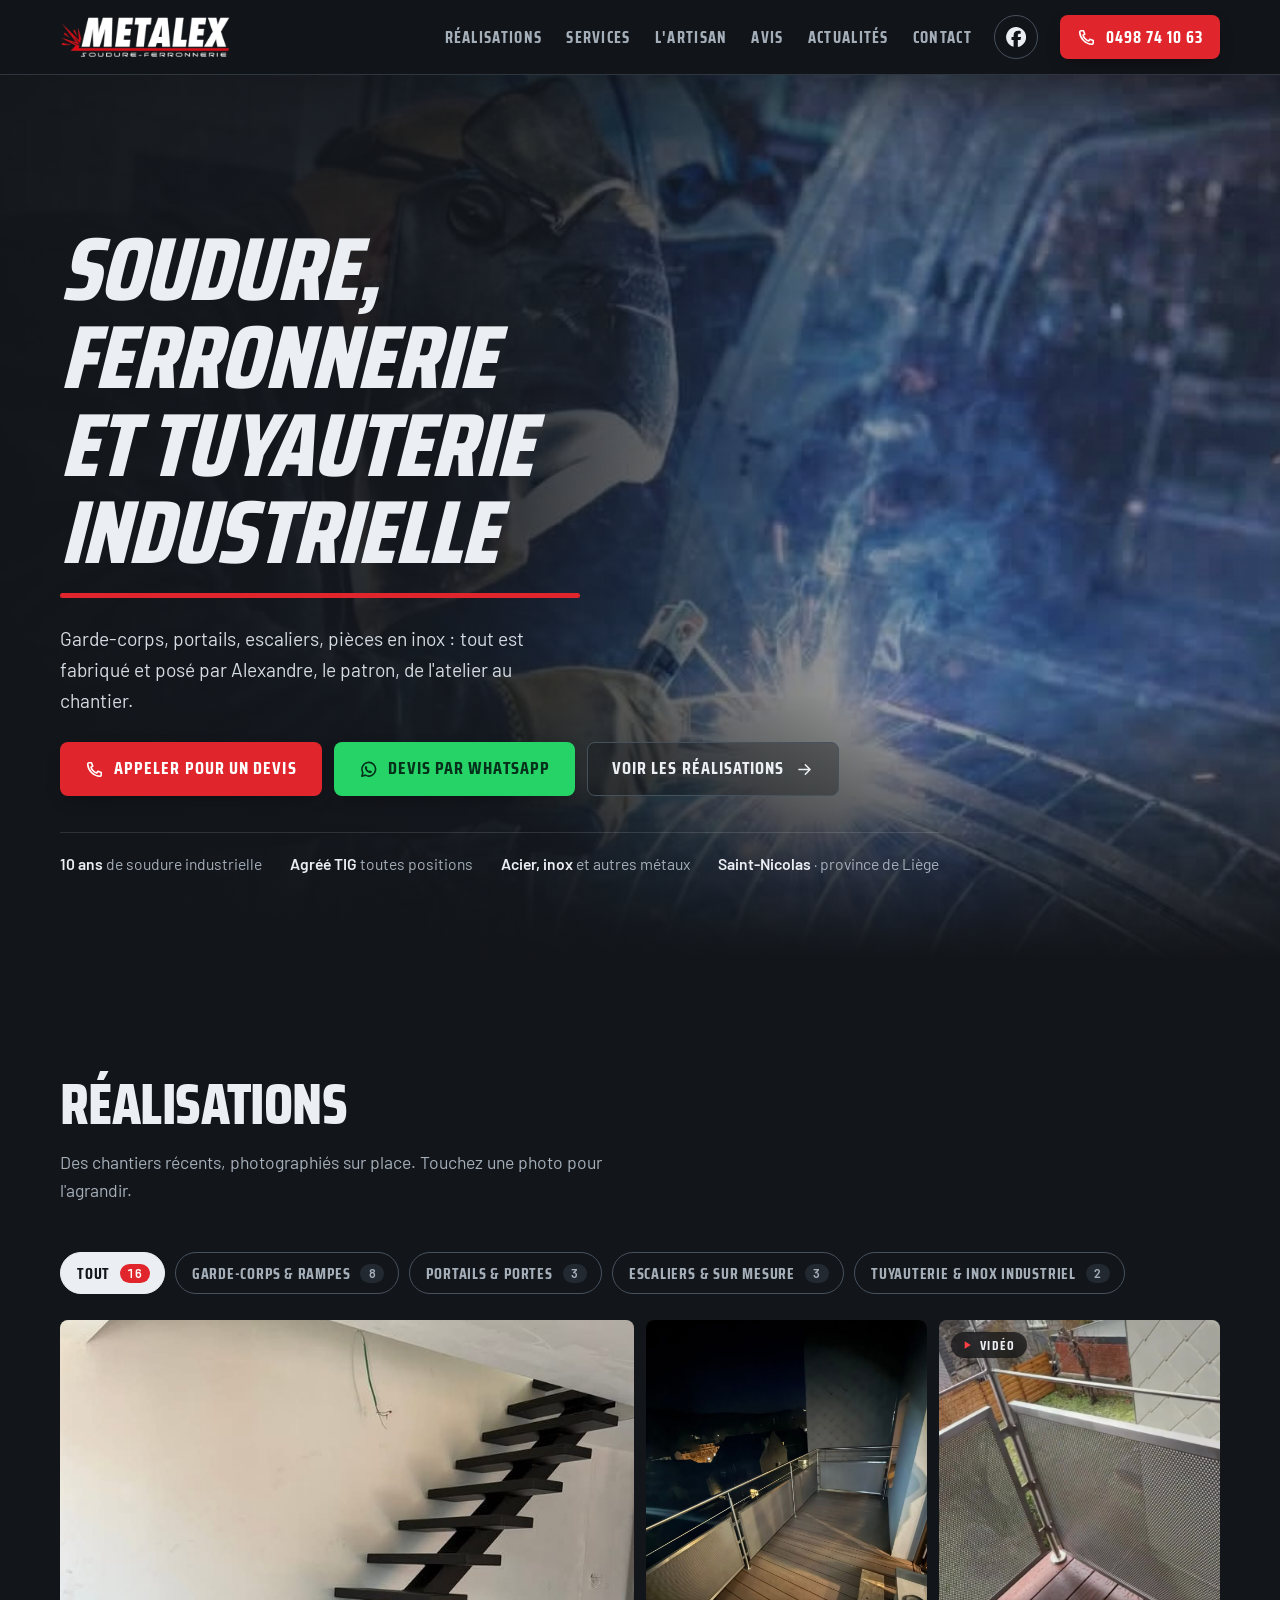
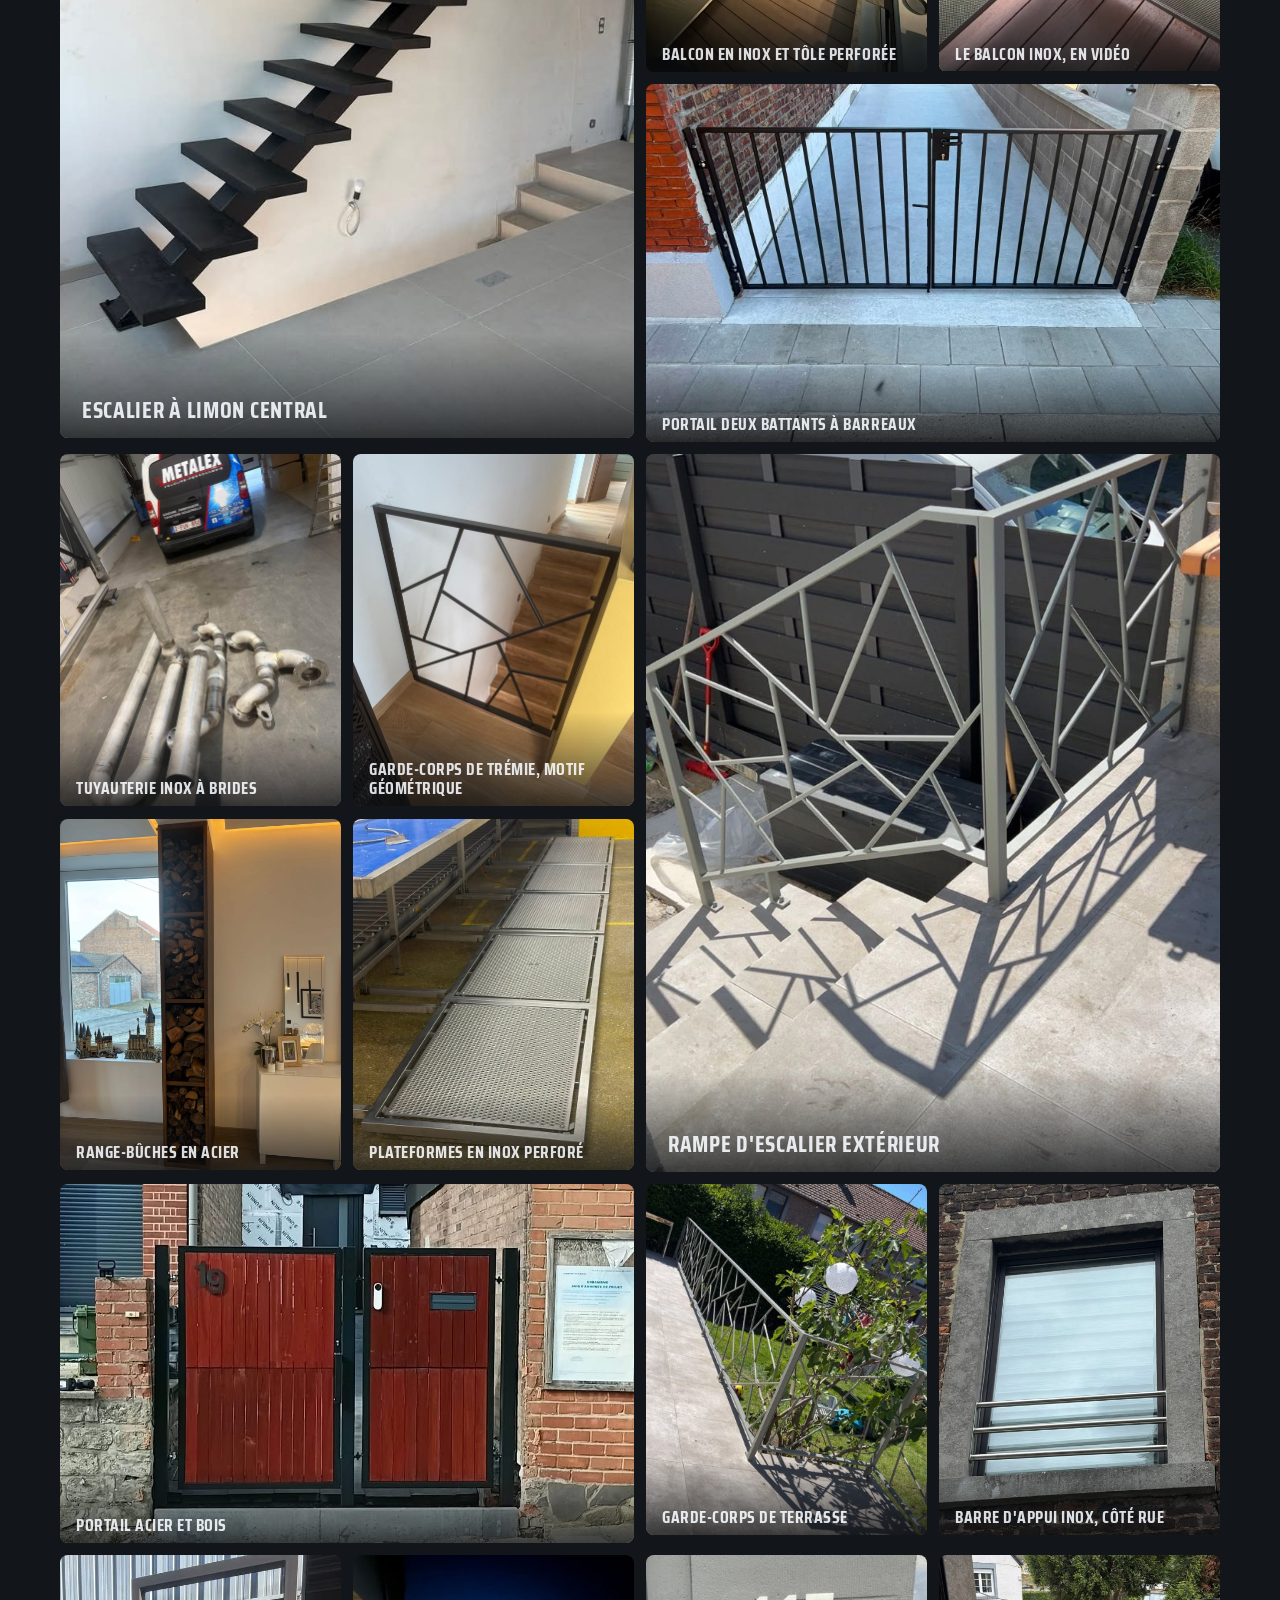
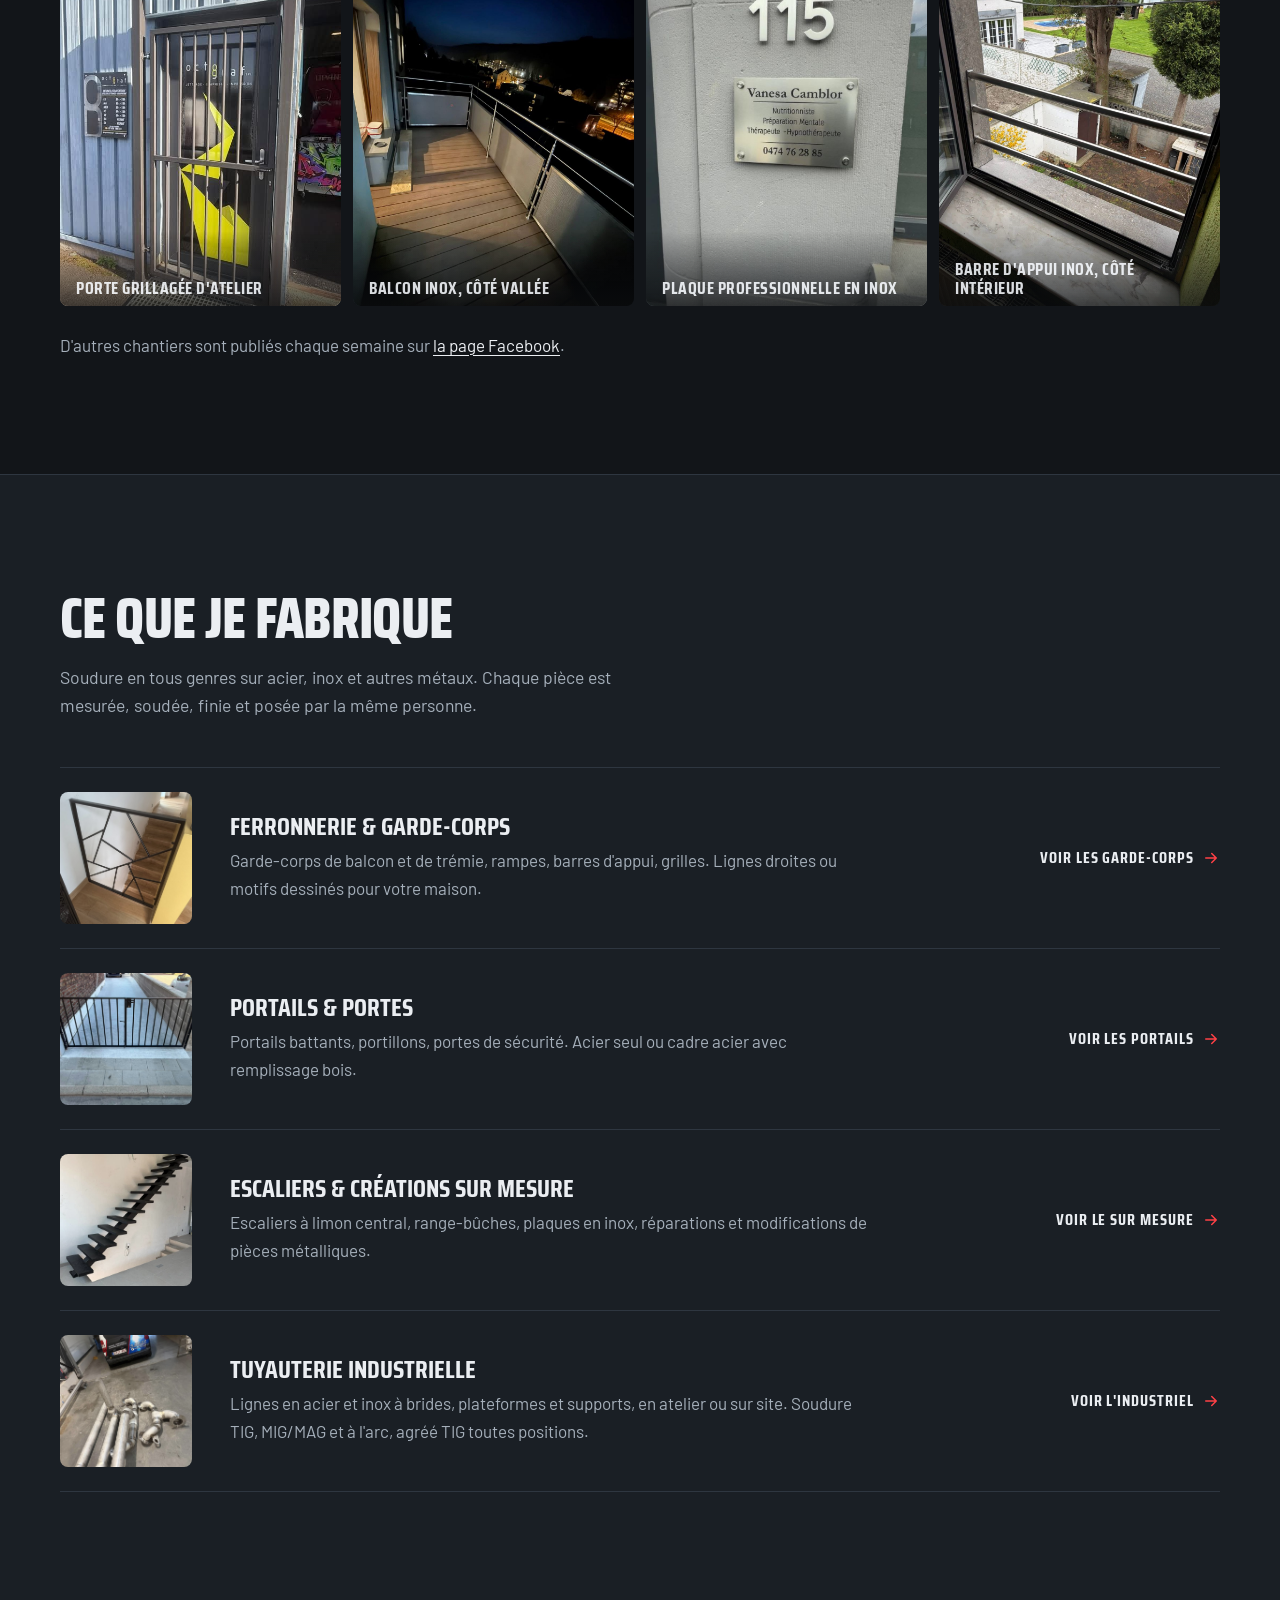
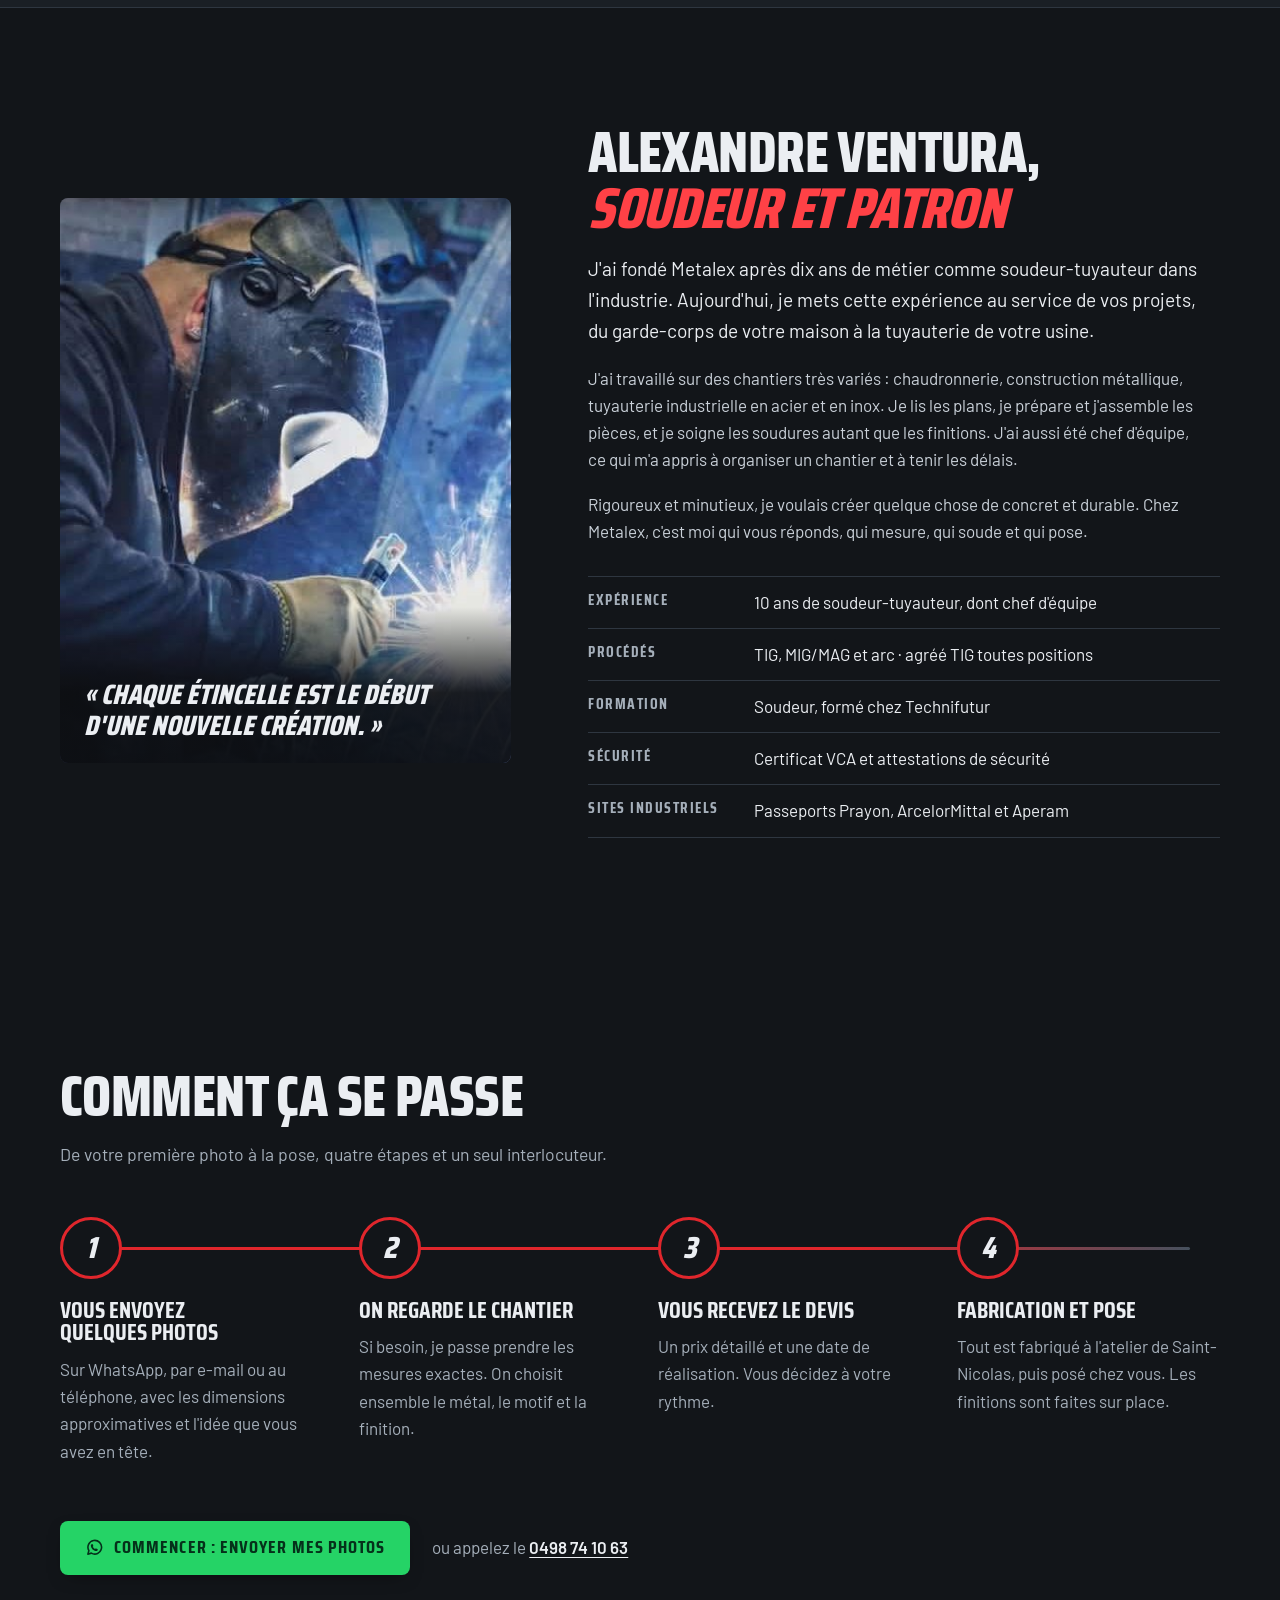
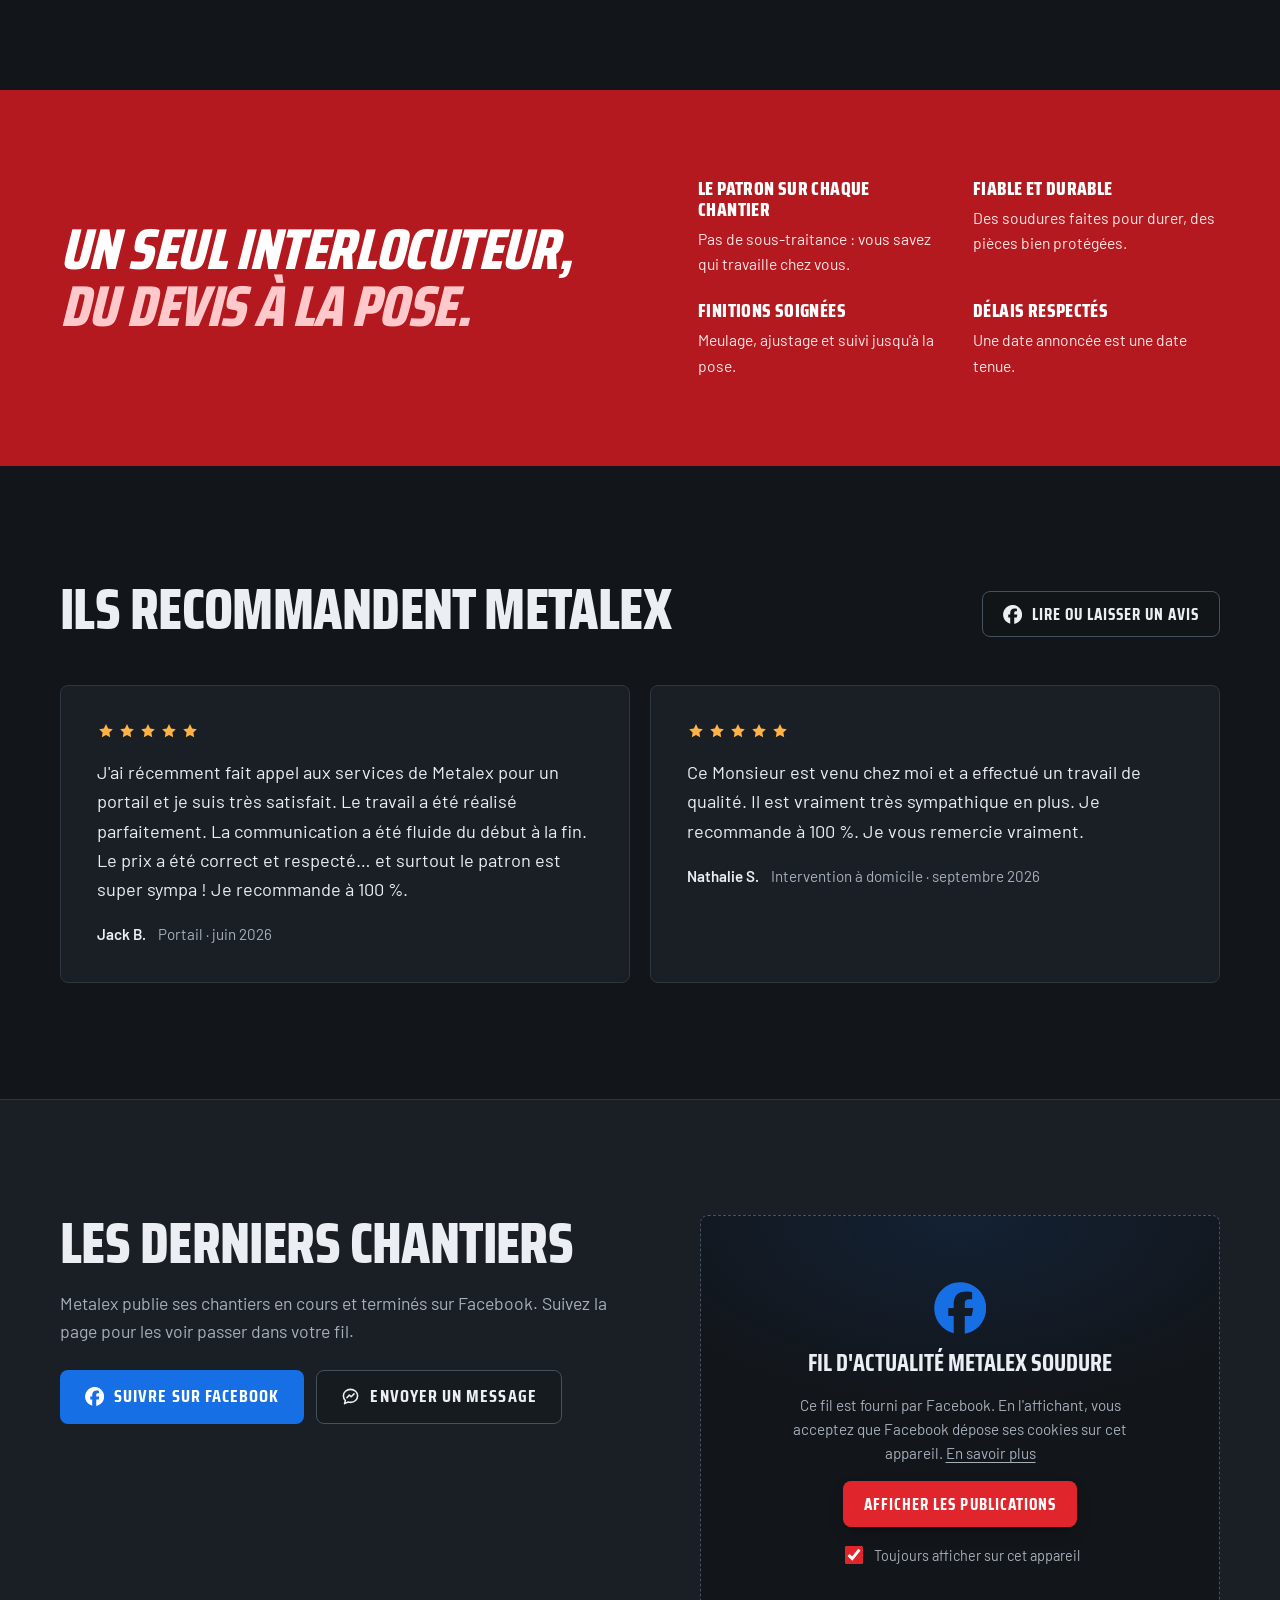
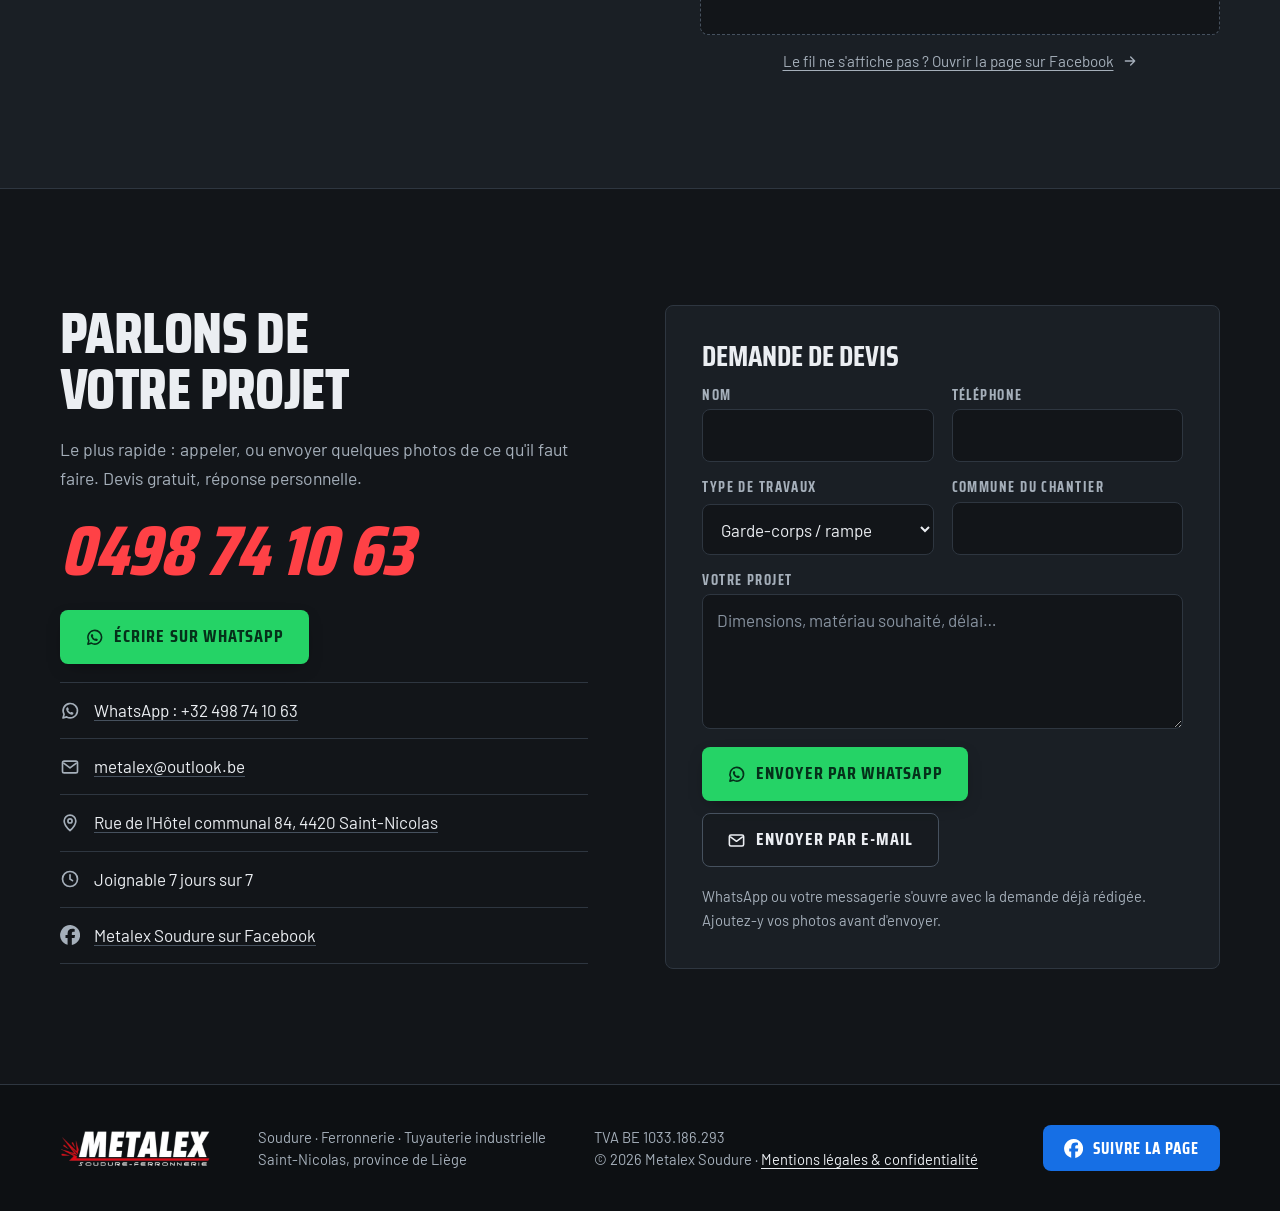
==== commit fc373bea: "L'artisan : « à la tuyauterie de votre usine » Co-Authored-By: Claude Opus 5.5 <noreply@anthropic.co" ====
--- a/index.html
+++ b/index.html
@@ -265,7 +265,7 @@
       </figure>
       <div class="about__text">
         <h2>Alexandre Ventura, <span>soudeur et patron</span></h2>
-        <p class="about__lead">J'ai fondé Metalex après dix ans de métier comme soudeur-tuyauteur dans l'industrie. Aujourd'hui, je mets cette expérience au service de vos projets, du garde-corps de votre maison à la ligne inox de votre usine.</p>
+        <p class="about__lead">J'ai fondé Metalex après dix ans de métier comme soudeur-tuyauteur dans l'industrie. Aujourd'hui, je mets cette expérience au service de vos projets, du garde-corps de votre maison à la tuyauterie de votre usine.</p>
         <p>J'ai travaillé sur des chantiers très variés&nbsp;: chaudronnerie, construction métallique, tuyauterie industrielle en acier et en inox. Je lis les plans, je prépare et j'assemble les pièces, et je soigne les soudures autant que les finitions. J'ai aussi été chef d'équipe, ce qui m'a appris à organiser un chantier et à tenir les délais.</p>
         <p>Rigoureux et minutieux, je voulais créer quelque chose de concret et durable. Chez Metalex, c'est moi qui vous réponds, qui mesure, qui soude et qui pose.</p>
         <dl class="creds">
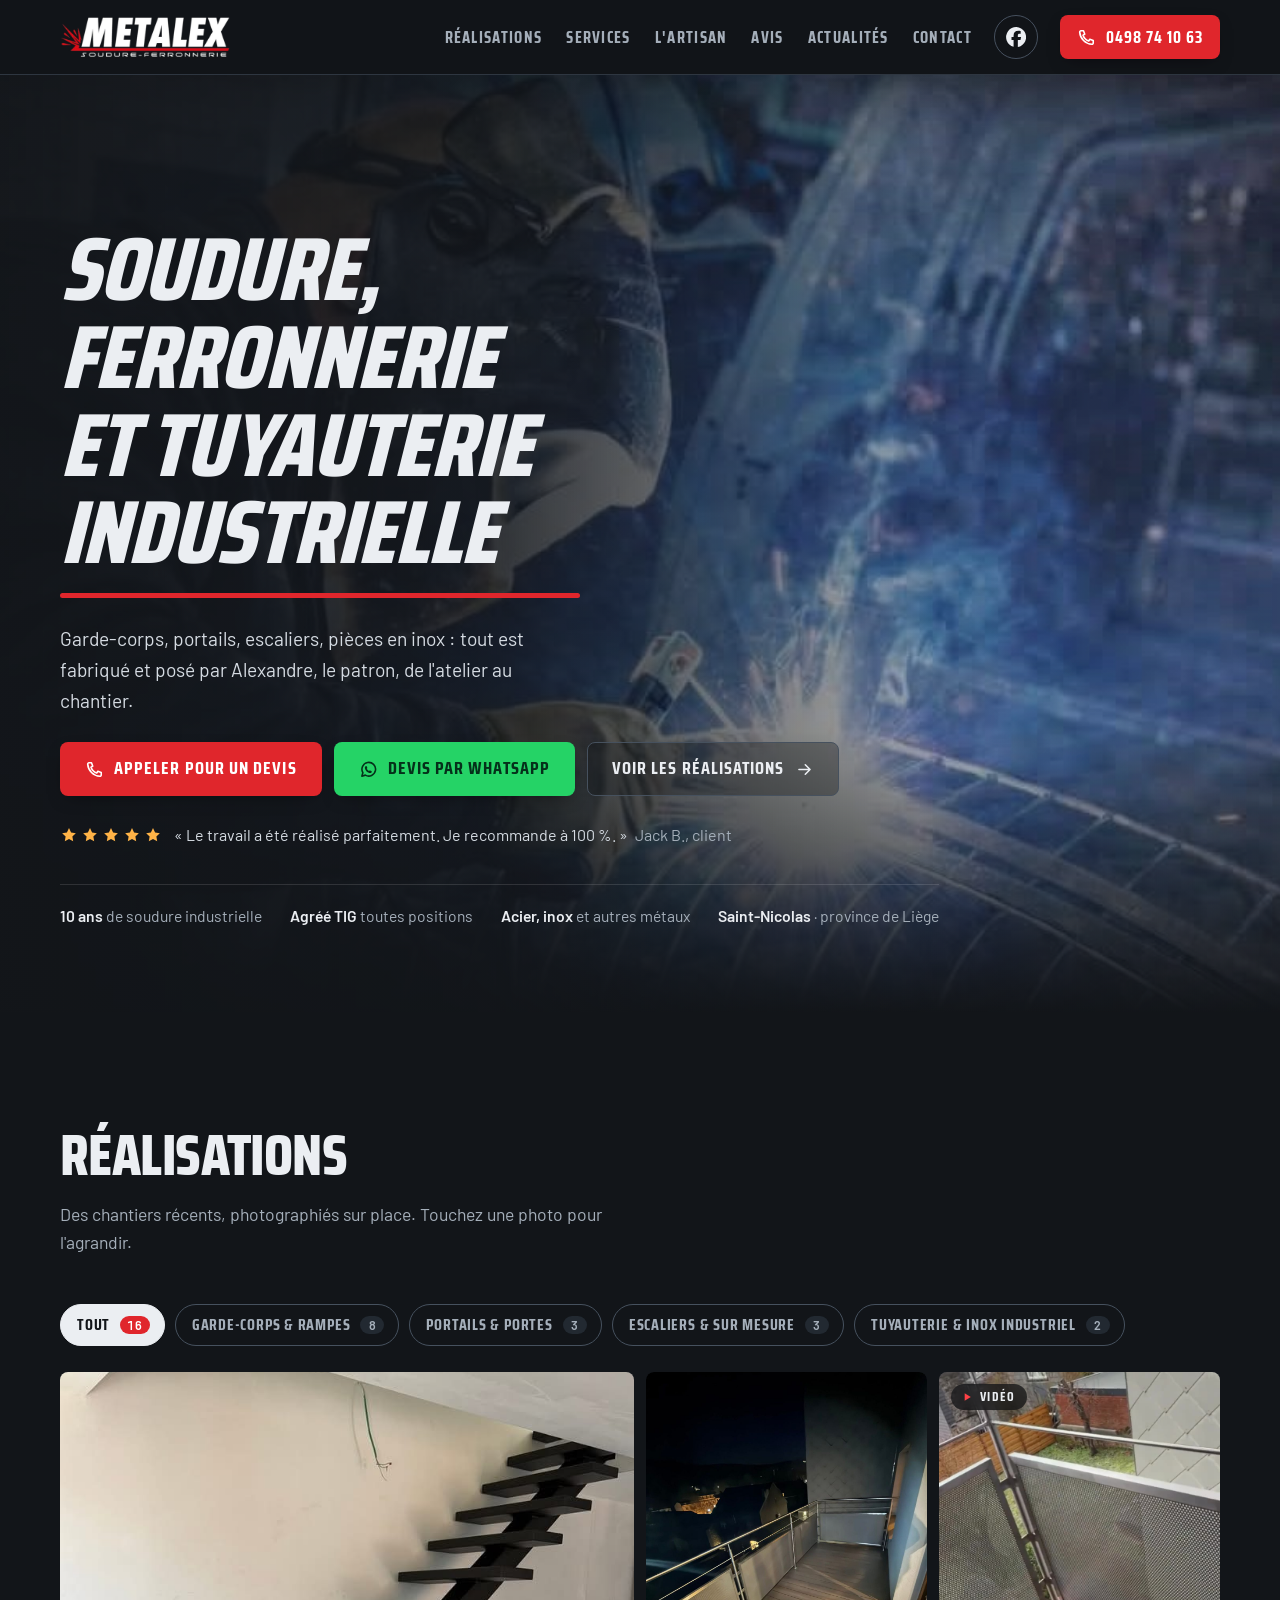
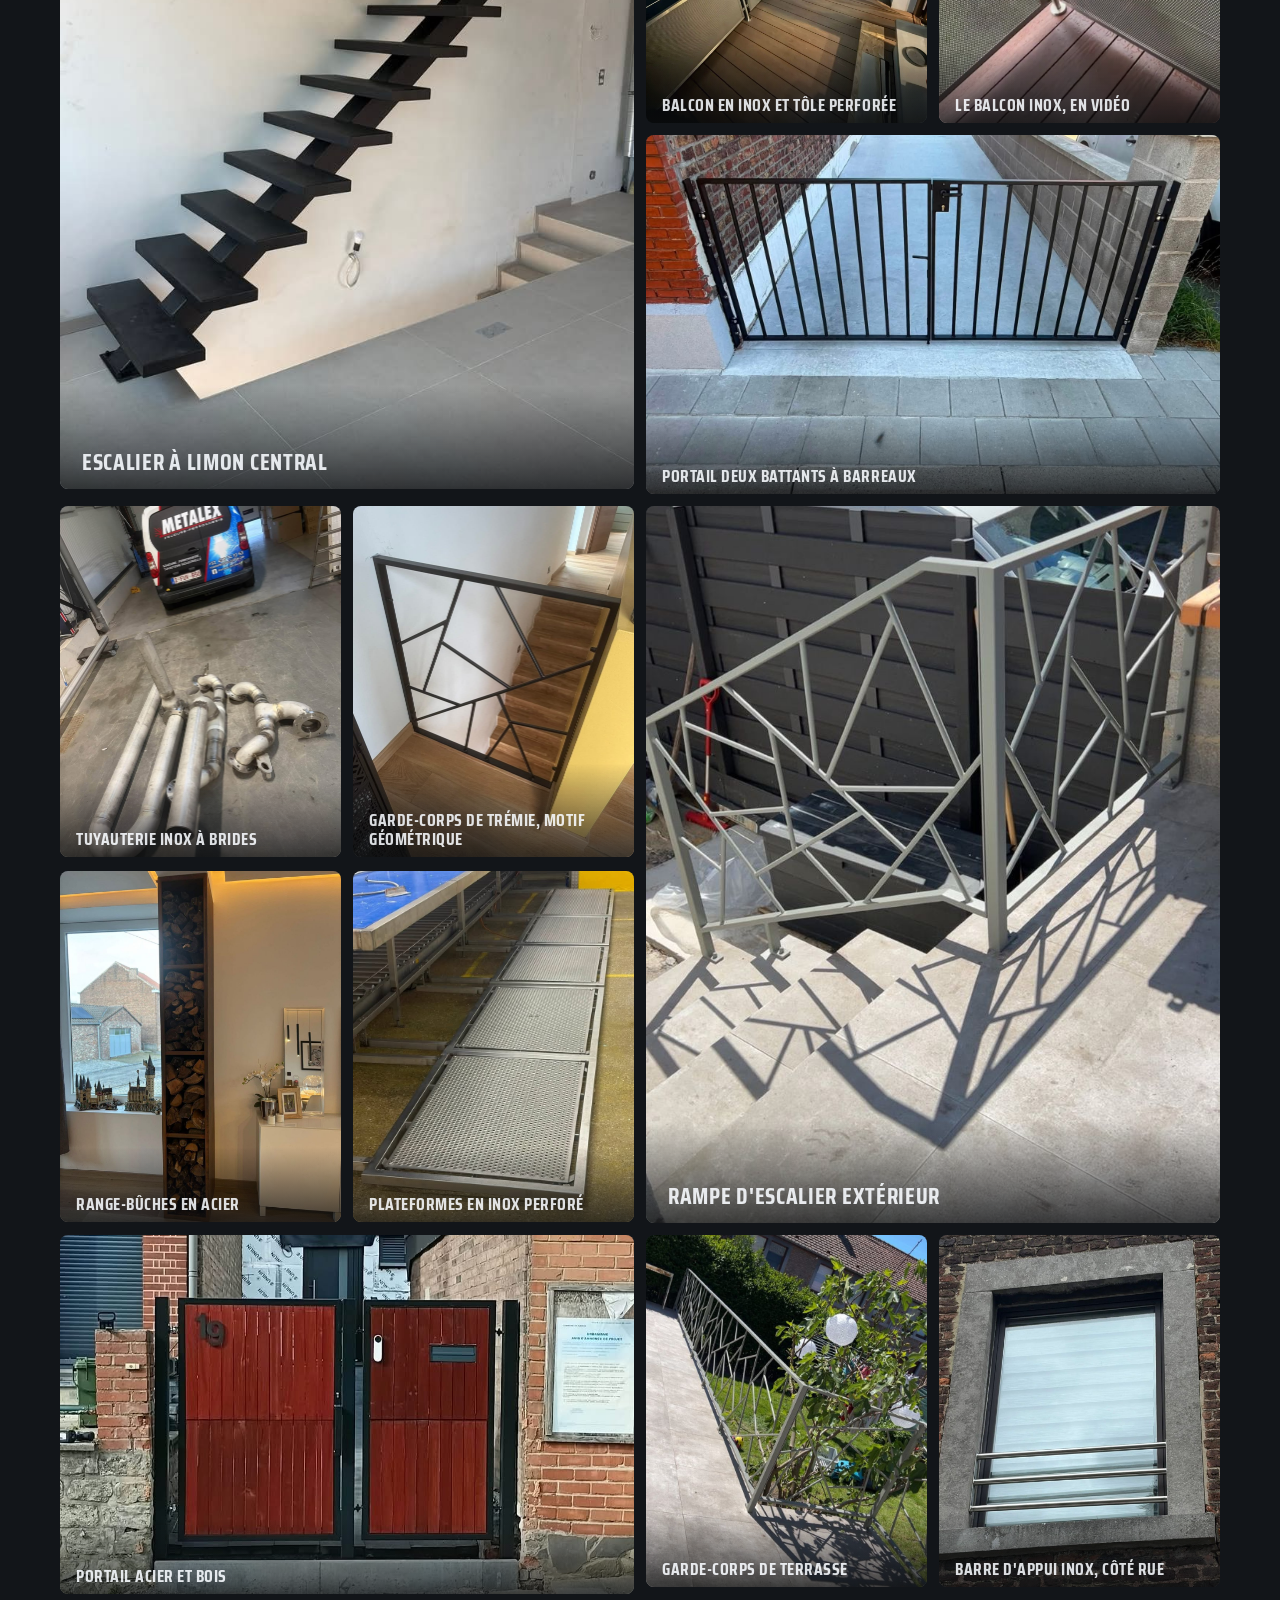
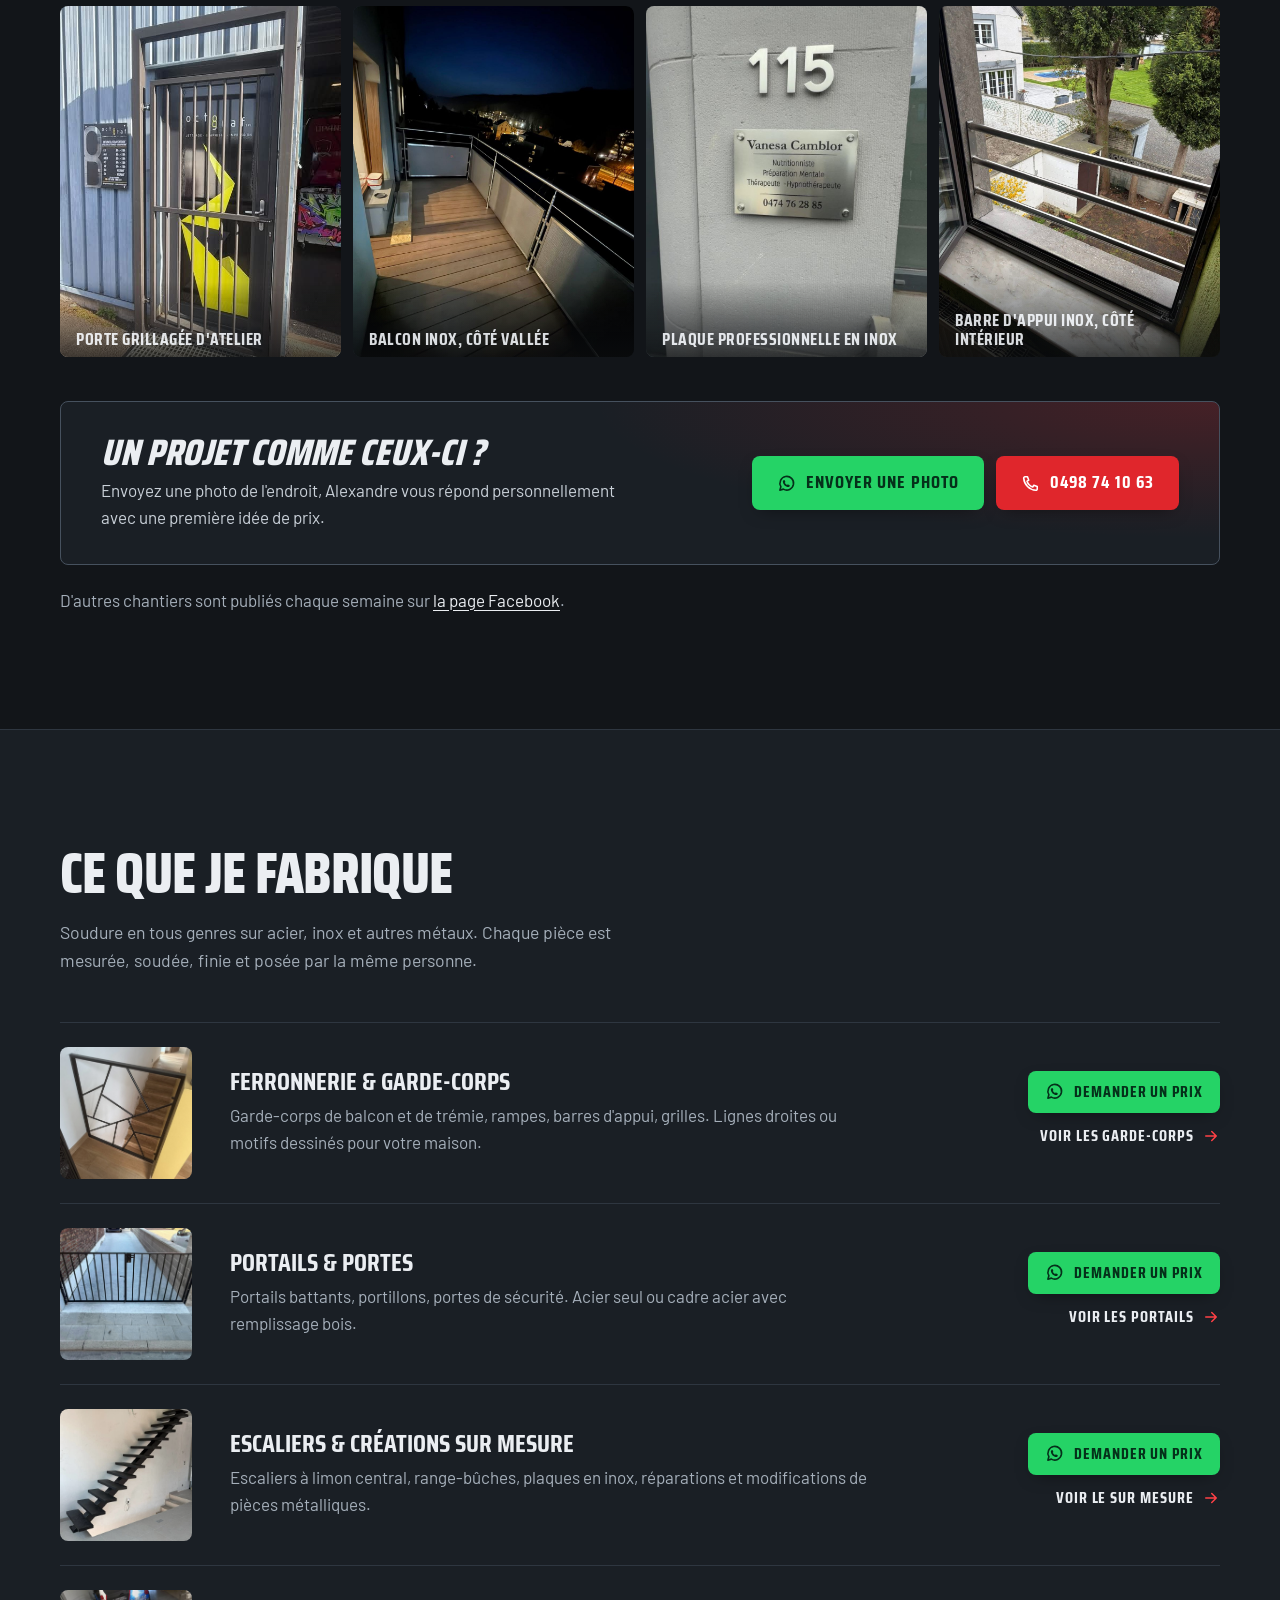
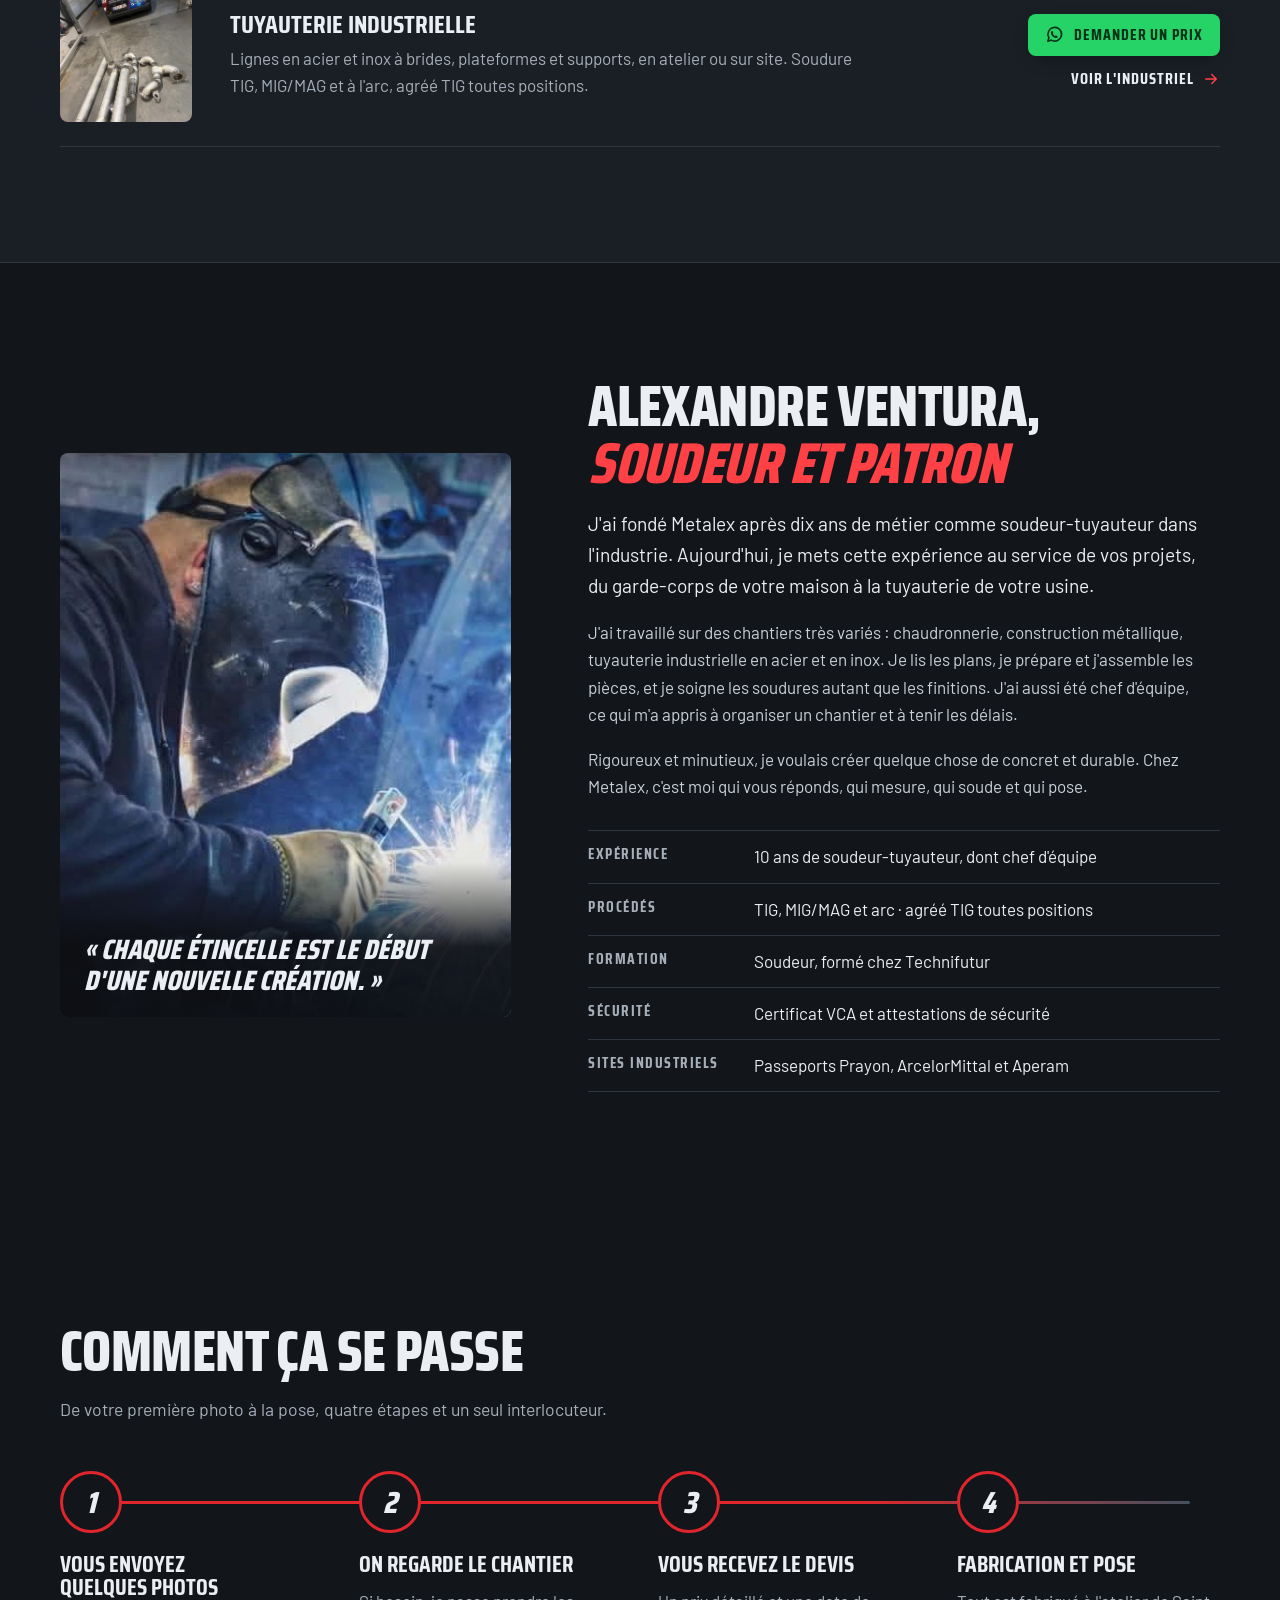
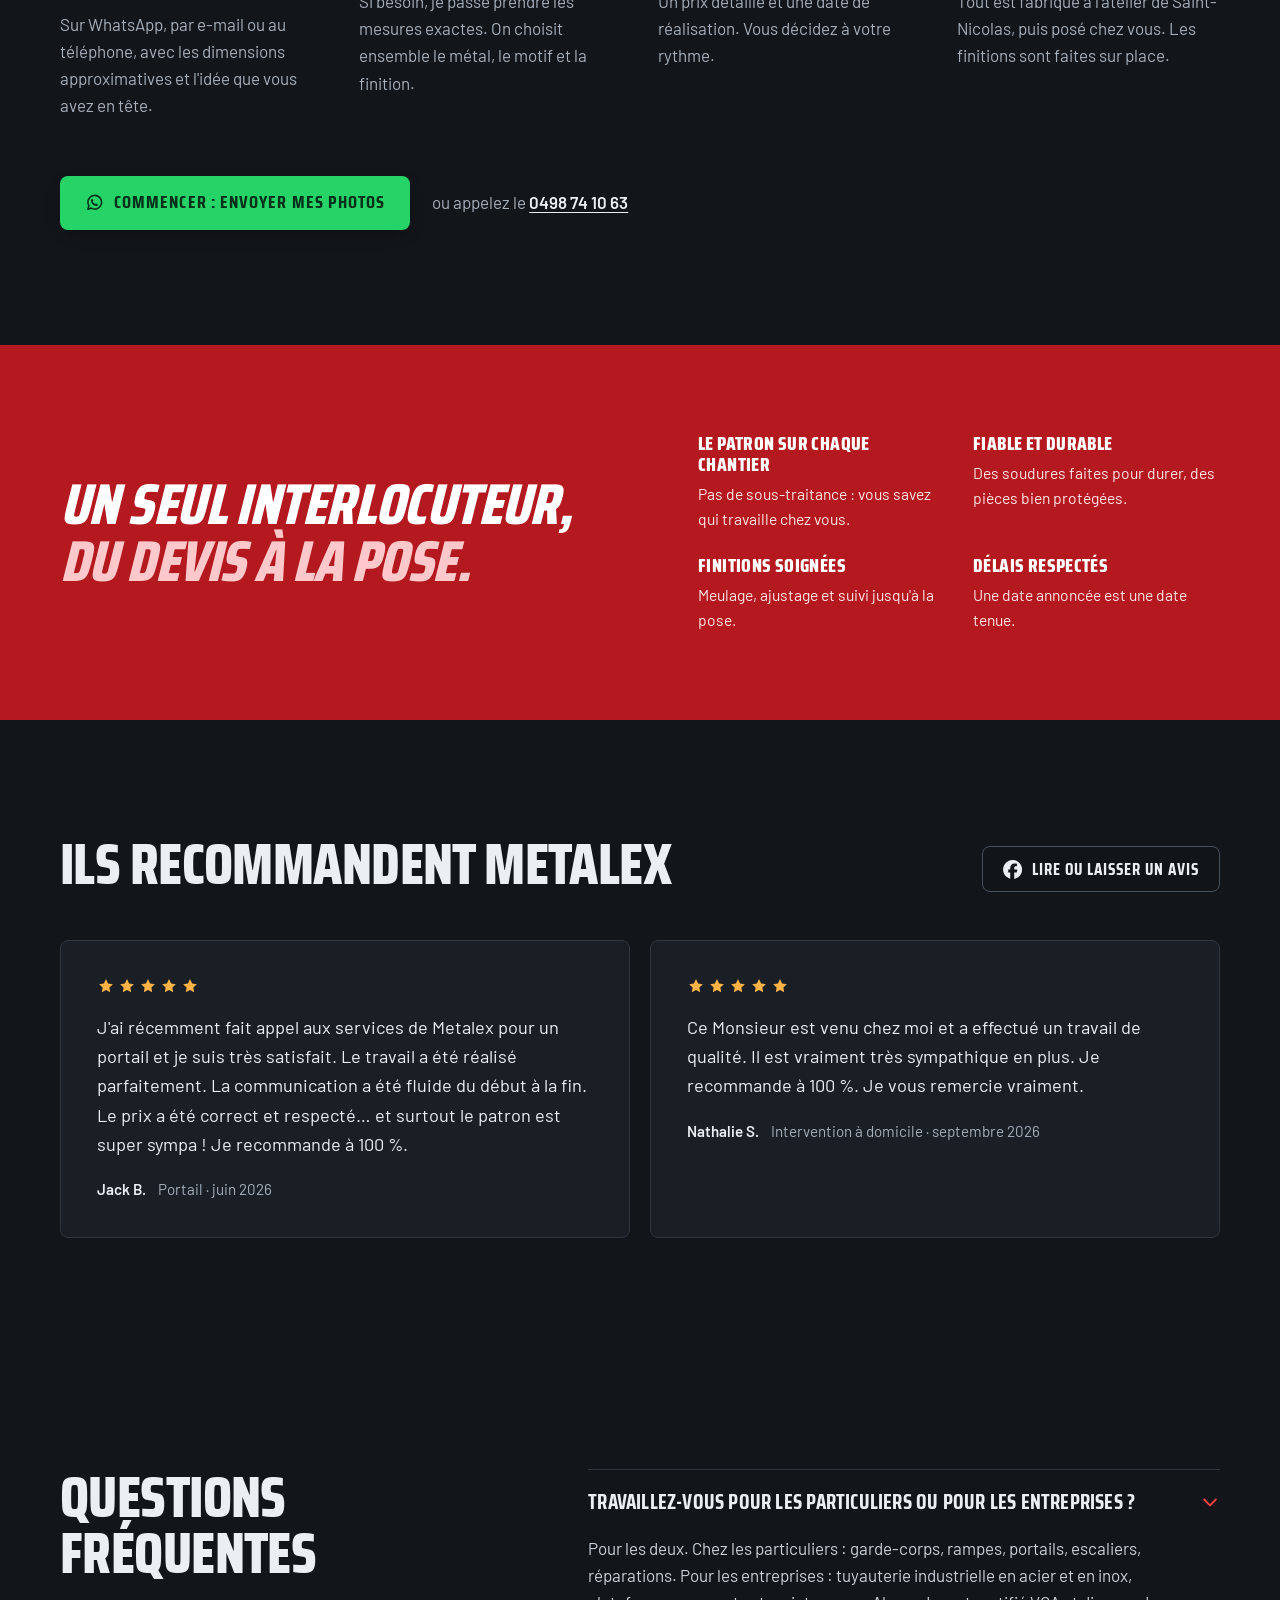
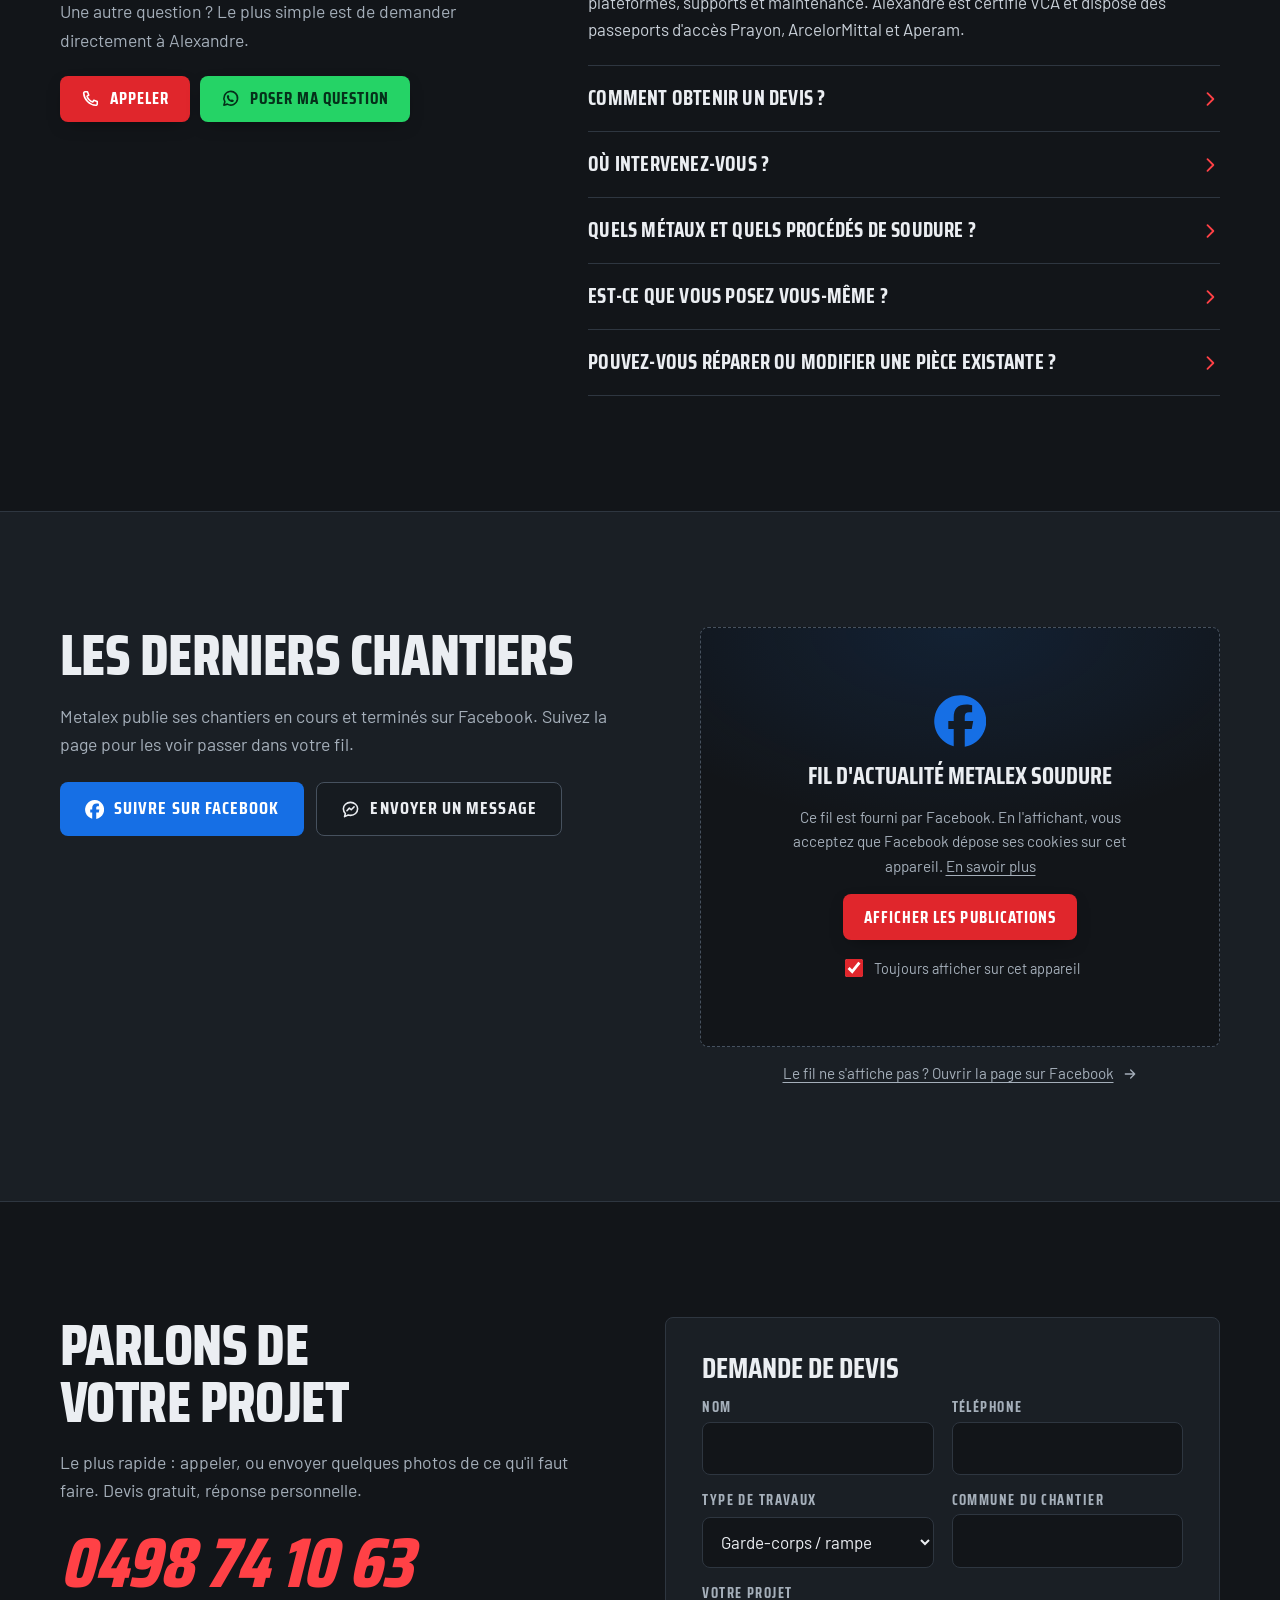
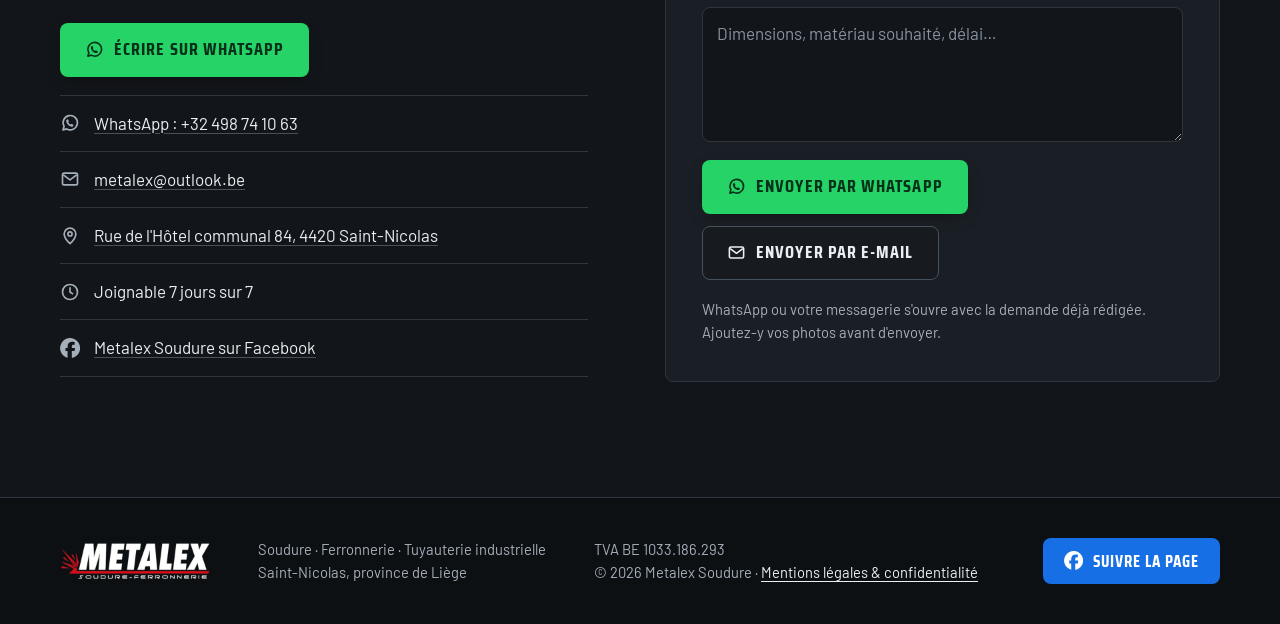
==== commit 57265746: "Appels à l'action : preuve sociale, bandeau devis, FAQ - Avis client sous les boutons de l'accueil -" ====
--- a/index.html
+++ b/index.html
@@ -43,6 +43,62 @@
   "sameAs": ["https://www.facebook.com/profile.php?id=61588205213844"]
 }
 </script>
+<script type="application/ld+json">
+{
+ "@context": "https://schema.org",
+ "@type": "FAQPage",
+ "mainEntity": [
+  {
+   "@type": "Question",
+   "name": "Travaillez-vous pour les particuliers ou pour les entreprises ?",
+   "acceptedAnswer": {
+    "@type": "Answer",
+    "text": "Pour les deux. Chez les particuliers : garde-corps, rampes, portails, escaliers, réparations. Pour les entreprises : tuyauterie industrielle en acier et en inox, plateformes, supports et maintenance. Alexandre est certifié VCA et dispose des passeports d'accès Prayon, ArcelorMittal et Aperam."
+   }
+  },
+  {
+   "@type": "Question",
+   "name": "Comment obtenir un devis ?",
+   "acceptedAnswer": {
+    "@type": "Answer",
+    "text": "Envoyez quelques photos et des dimensions approximatives par WhatsApp, ou appelez le 0498 74 10 63. Si nécessaire, Alexandre passe prendre les mesures exactes, puis vous recevez un devis détaillé."
+   }
+  },
+  {
+   "@type": "Question",
+   "name": "Où intervenez-vous ?",
+   "acceptedAnswer": {
+    "@type": "Answer",
+    "text": "L'atelier se trouve à Saint-Nicolas (4420). Metalex intervient chez les particuliers et sur les sites industriels de la région liégeoise."
+   }
+  },
+  {
+   "@type": "Question",
+   "name": "Quels métaux et quels procédés de soudure ?",
+   "acceptedAnswer": {
+    "@type": "Answer",
+    "text": "Acier, inox et autres métaux, en soudure TIG, MIG/MAG et à l'arc. Alexandre est agréé TIG toutes positions."
+   }
+  },
+  {
+   "@type": "Question",
+   "name": "Est-ce que vous posez vous-même ?",
+   "acceptedAnswer": {
+    "@type": "Answer",
+    "text": "Oui. Chaque pièce est fabriquée à l'atelier puis posée chez vous par Alexandre, finitions comprises. Vous avez un seul interlocuteur du devis à la pose."
+   }
+  },
+  {
+   "@type": "Question",
+   "name": "Pouvez-vous réparer ou modifier une pièce existante ?",
+   "acceptedAnswer": {
+    "@type": "Answer",
+    "text": "Oui : réparations, renforts, modifications de portails, de rampes ou de structures métalliques. Envoyez une photo, c'est le plus rapide pour savoir ce qui est faisable."
+   }
+  }
+ ]
+}
+</script>
 </head>
 <body>
 
@@ -100,6 +156,10 @@
         <a class="btn btn--wa btn--lg" href="https://wa.me/32498741063?text=Bonjour%20Metalex%2C%20je%20souhaite%20un%20devis%20pour%20%3A%20" target="_blank" rel="noopener"><svg><use href="#i-wa"/></svg>Devis par WhatsApp</a>
         <a class="btn btn--line btn--lg hero__more" href="#realisations">Voir les réalisations<svg><use href="#i-arrow"/></svg></a>
       </div>
+      <a class="hero__proof" href="#avis">
+        <span class="stars" aria-hidden="true"><svg><use href="#i-star"/></svg><svg><use href="#i-star"/></svg><svg><use href="#i-star"/></svg><svg><use href="#i-star"/></svg><svg><use href="#i-star"/></svg></span>
+        <span>« Le travail a été réalisé parfaitement. Je recommande à 100&nbsp;%. » <em>Jack B., client</em></span>
+      </a>
       <ul class="hero__facts">
         <li><strong>10 ans</strong> de soudure industrielle</li>
         <li><strong>Agréé TIG</strong> toutes positions</li>
@@ -194,6 +254,16 @@
         </figure>
       </div>
 
+      <aside class="cta-strip" aria-label="Demander un devis">
+        <div class="cta-strip__text">
+          <p class="cta-strip__title">Un projet comme ceux-ci&nbsp;?</p>
+          <p>Envoyez une photo de l'endroit, Alexandre vous répond personnellement avec une première idée de prix.</p>
+        </div>
+        <div class="cta-strip__actions">
+          <a class="btn btn--wa btn--lg" href="https://wa.me/32498741063?text=Bonjour%20Metalex%2C%20j%27ai%20vu%20vos%20r%C3%A9alisations%20et%20je%20souhaite%20un%20devis%20pour%20%3A%20" target="_blank" rel="noopener"><svg><use href="#i-wa"/></svg>Envoyer une photo</a>
+          <a class="btn btn--red btn--lg" href="tel:+32498741063"><svg><use href="#i-phone"/></svg>0498 74 10 63</a>
+        </div>
+      </aside>
       <p class="grid__more">D'autres chantiers sont publiés chaque semaine sur
         <a href="https://www.facebook.com/profile.php?id=61588205213844" target="_blank" rel="noopener">la page Facebook</a>.</p>
     </div>
@@ -205,6 +275,7 @@
     <div class="viewer__bar">
       <p class="viewer__cap" id="viewer-cap"></p>
       <span class="viewer__count" id="viewer-count"></span>
+      <a class="btn btn--wa viewer__wa" id="viewer-wa" href="#" target="_blank" rel="noopener"><svg><use href="#i-wa"/></svg>Je veux la même chose</a>
     </div>
     <button class="viewer__btn viewer__btn--prev" type="button" data-step="-1" aria-label="Photo précédente"><svg><use href="#i-left"/></svg></button>
     <button class="viewer__btn viewer__btn--next" type="button" data-step="1" aria-label="Photo suivante"><svg><use href="#i-right"/></svg></button>
@@ -226,7 +297,10 @@
             <h3>Ferronnerie &amp; garde-corps</h3>
             <p>Garde-corps de balcon et de trémie, rampes, barres d'appui, grilles. Lignes droites ou motifs dessinés pour votre maison.</p>
           </div>
-          <button type="button" class="svc__link" data-goto="garde-corps">Voir les garde-corps<svg><use href="#i-arrow"/></svg></button>
+          <div class="svc__actions">
+            <a class="btn btn--wa" href="https://wa.me/32498741063?text=Bonjour%20Metalex%2C%20je%20voudrais%20un%20prix%20pour%20un%20garde-corps%20/%20une%20rampe%20%3A%20" target="_blank" rel="noopener"><svg><use href="#i-wa"/></svg>Demander un prix</a>
+            <button type="button" class="svc__link" data-goto="garde-corps">Voir les garde-corps<svg><use href="#i-arrow"/></svg></button>
+          </div>
         </li>
         <li class="svc">
           <img class="svc__img" src="images/portail-barreaux.jpg" alt="" loading="lazy" width="1500" height="1125">
@@ -234,7 +308,10 @@
             <h3>Portails &amp; portes</h3>
             <p>Portails battants, portillons, portes de sécurité. Acier seul ou cadre acier avec remplissage bois.</p>
           </div>
-          <button type="button" class="svc__link" data-goto="portails">Voir les portails<svg><use href="#i-arrow"/></svg></button>
+          <div class="svc__actions">
+            <a class="btn btn--wa" href="https://wa.me/32498741063?text=Bonjour%20Metalex%2C%20je%20voudrais%20un%20prix%20pour%20un%20portail%20/%20une%20porte%20%3A%20" target="_blank" rel="noopener"><svg><use href="#i-wa"/></svg>Demander un prix</a>
+            <button type="button" class="svc__link" data-goto="portails">Voir les portails<svg><use href="#i-arrow"/></svg></button>
+          </div>
         </li>
         <li class="svc">
           <img class="svc__img" src="images/escalier-limon-central.jpg" alt="" loading="lazy" width="720" height="960">
@@ -242,7 +319,10 @@
             <h3>Escaliers &amp; créations sur mesure</h3>
             <p>Escaliers à limon central, range-bûches, plaques en inox, réparations et modifications de pièces métalliques.</p>
           </div>
-          <button type="button" class="svc__link" data-goto="sur-mesure">Voir le sur mesure<svg><use href="#i-arrow"/></svg></button>
+          <div class="svc__actions">
+            <a class="btn btn--wa" href="https://wa.me/32498741063?text=Bonjour%20Metalex%2C%20je%20voudrais%20un%20prix%20pour%20une%20cr%C3%A9ation%20sur%20mesure%20%3A%20" target="_blank" rel="noopener"><svg><use href="#i-wa"/></svg>Demander un prix</a>
+            <button type="button" class="svc__link" data-goto="sur-mesure">Voir le sur mesure<svg><use href="#i-arrow"/></svg></button>
+          </div>
         </li>
         <li class="svc">
           <img class="svc__img" src="images/tuyauterie-inox.jpg" alt="" loading="lazy" width="1125" height="1500">
@@ -250,7 +330,10 @@
             <h3>Tuyauterie industrielle</h3>
             <p>Lignes en acier et inox à brides, plateformes et supports, en atelier ou sur site. Soudure TIG, MIG/MAG et à l'arc, agréé TIG toutes positions.</p>
           </div>
-          <button type="button" class="svc__link" data-goto="industrie">Voir l'industriel<svg><use href="#i-arrow"/></svg></button>
+          <div class="svc__actions">
+            <a class="btn btn--wa" href="https://wa.me/32498741063?text=Bonjour%20Metalex%2C%20nous%20avons%20un%20besoin%20en%20tuyauterie%20/%20soudure%20industrielle%20%3A%20" target="_blank" rel="noopener"><svg><use href="#i-wa"/></svg>Demander un prix</a>
+            <button type="button" class="svc__link" data-goto="industrie">Voir l'industriel<svg><use href="#i-arrow"/></svg></button>
+          </div>
         </li>
       </ol>
     </div>
@@ -350,6 +433,46 @@
     </div>
   </section>
 
+  <!-- Questions fréquentes -->
+  <section id="faq" class="section">
+    <div class="wrap faq">
+      <header class="head">
+        <h2>Questions fréquentes</h2>
+        <p class="head__lead">Une autre question&nbsp;? Le plus simple est de demander directement à Alexandre.</p>
+        <div class="faq__cta">
+          <a class="btn btn--red" href="tel:+32498741063"><svg><use href="#i-phone"/></svg>Appeler</a>
+          <a class="btn btn--wa" href="https://wa.me/32498741063?text=Bonjour%20Metalex%2C%20j%27ai%20une%20question%20%3A%20" target="_blank" rel="noopener"><svg><use href="#i-wa"/></svg>Poser ma question</a>
+        </div>
+      </header>
+      <div class="faq__list">
+        <details class="qa" open>
+          <summary>Travaillez-vous pour les particuliers ou pour les entreprises ?<svg><use href="#i-right"/></svg></summary>
+          <p>Pour les deux. Chez les particuliers : garde-corps, rampes, portails, escaliers, réparations. Pour les entreprises : tuyauterie industrielle en acier et en inox, plateformes, supports et maintenance. Alexandre est certifié VCA et dispose des passeports d'accès Prayon, ArcelorMittal et Aperam.</p>
+        </details>
+        <details class="qa">
+          <summary>Comment obtenir un devis ?<svg><use href="#i-right"/></svg></summary>
+          <p>Envoyez quelques photos et des dimensions approximatives par WhatsApp, ou appelez le <a href="tel:+32498741063">0498 74 10 63</a>. Si nécessaire, Alexandre passe prendre les mesures exactes, puis vous recevez un devis détaillé.</p>
+        </details>
+        <details class="qa">
+          <summary>Où intervenez-vous ?<svg><use href="#i-right"/></svg></summary>
+          <p>L'atelier se trouve à Saint-Nicolas (4420). Metalex intervient chez les particuliers et sur les sites industriels de la région liégeoise.</p>
+        </details>
+        <details class="qa">
+          <summary>Quels métaux et quels procédés de soudure ?<svg><use href="#i-right"/></svg></summary>
+          <p>Acier, inox et autres métaux, en soudure TIG, MIG/MAG et à l'arc. Alexandre est agréé TIG toutes positions.</p>
+        </details>
+        <details class="qa">
+          <summary>Est-ce que vous posez vous-même ?<svg><use href="#i-right"/></svg></summary>
+          <p>Oui. Chaque pièce est fabriquée à l'atelier puis posée chez vous par Alexandre, finitions comprises. Vous avez un seul interlocuteur du devis à la pose.</p>
+        </details>
+        <details class="qa">
+          <summary>Pouvez-vous réparer ou modifier une pièce existante ?<svg><use href="#i-right"/></svg></summary>
+          <p>Oui : réparations, renforts, modifications de portails, de rampes ou de structures métalliques. Envoyez une photo, c'est le plus rapide pour savoir ce qui est faisable.</p>
+        </details>
+      </div>
+    </div>
+  </section>
+
   <!-- Actualités Facebook -->
   <section id="actualites" class="section section--steel">
     <div class="wrap news">
@@ -526,7 +649,10 @@
       el.src = img.src; el.alt = img.alt;
     }
     stage.appendChild(el);
-    document.getElementById('viewer-cap').textContent = t.querySelector('figcaption').textContent;
+    var cap = t.querySelector('figcaption').textContent;
+    document.getElementById('viewer-cap').textContent = cap;
+    document.getElementById('viewer-wa').href = 'https://wa.me/32498741063?text=' +
+      encodeURIComponent('Bonjour Metalex, j\'ai vu « ' + cap + ' » sur votre site et je voudrais un devis pour un projet similaire.');
     document.getElementById('viewer-count').textContent = (current + 1) + ' / ' + list.length;
   }
 
--- a/style.css
+++ b/style.css
@@ -143,6 +143,12 @@
   color: var(--muted); font-size: .98rem;
 }
 .hero__facts strong { color: var(--text); font-weight: 600; }
+.hero__proof {
+  display: inline-flex; align-items: center; gap: 12px; flex-wrap: wrap;
+  color: #d5dbe2; text-decoration: none; font-size: 1rem;
+}
+.hero__proof em { font-style: normal; color: var(--muted); margin-left: 4px; white-space: nowrap; }
+.hero__proof:hover span:last-child { text-decoration: underline; text-underline-offset: 3px; }
 
 /* Le cordon de soudure : se dépose sous le titre, la pointe passe du blanc au rouge en refroidissant */
 .bead {
@@ -221,7 +227,20 @@
 .tile__play svg { color: var(--red-hot); width: 14px; height: 14px; }
 .tile.is-in { animation: tile-in .5s var(--ease); }
 @keyframes tile-in { from { opacity: .3; transform: scale(.97); } }
-.grid__more { margin-top: 26px; color: var(--muted); }
+.cta-strip {
+  margin-top: clamp(28px, 4vw, 44px);
+  display: flex; flex-wrap: wrap; align-items: center; justify-content: space-between; gap: 20px 32px;
+  padding: clamp(22px, 3vw, 32px) clamp(22px, 3.5vw, 40px);
+  border-radius: var(--r); border: 1px solid var(--line-hi);
+  background:
+    radial-gradient(90% 140% at 100% 0%, rgba(224, 38, 44, .22), transparent 60%),
+    var(--steel);
+}
+.cta-strip__text { display: grid; gap: 6px; max-width: 52ch; }
+.cta-strip__title { font: italic 800 clamp(1.7rem, 3vw, 2.3rem)/1 var(--display); text-transform: uppercase; }
+.cta-strip__text p:last-child { color: #c9d0d8; }
+.cta-strip__actions { display: flex; flex-wrap: wrap; gap: 12px; }
+.grid__more { margin-top: 22px; color: var(--muted); }
 .grid__more a { color: var(--text); }
 
 /* ---------- Visionneuse ---------- */
@@ -244,6 +263,7 @@
 }
 .viewer__cap { font: 700 1.25rem/1.2 var(--display); text-transform: uppercase; letter-spacing: .04em; }
 .viewer__count { color: var(--muted); font-size: .92rem; font-variant-numeric: tabular-nums; }
+.viewer__wa { align-self: center; min-height: 42px; padding: 9px 16px; font-size: .98rem; margin-left: 8px; }
 .viewer__btn {
   position: absolute; display: grid; place-items: center; width: 48px; height: 48px; border-radius: 50%;
   border: 1.5px solid var(--line-hi); background: rgba(26, 31, 37, .85); color: var(--text); cursor: pointer;
@@ -265,6 +285,8 @@
 .svc:hover .svc__img { filter: none; }
 .svc__body { display: grid; gap: 8px; max-width: 64ch; }
 .svc__body p { color: var(--muted); }
+.svc__actions { display: grid; gap: 4px; justify-items: end; }
+.svc__actions .btn { min-height: 42px; padding: 9px 16px; font-size: .98rem; }
 .svc__link {
   display: inline-flex; align-items: center; gap: 8px; padding: 10px 0;
   font: 700 1rem/1 var(--display); letter-spacing: .06em; text-transform: uppercase;
@@ -334,6 +356,24 @@
 .review footer strong { color: var(--text); font-weight: 600; }
 .stars { display: inline-flex; gap: 3px; color: var(--spark); }
 .stars svg { width: 18px; height: 18px; }
+
+/* ---------- Questions fréquentes ---------- */
+.faq { display: grid; grid-template-columns: minmax(0, 5fr) minmax(0, 7fr); gap: clamp(28px, 6vw, 80px); align-items: start; }
+.faq .head { position: sticky; top: 110px; margin-bottom: 0; }
+.faq__cta { display: flex; flex-wrap: wrap; gap: 10px; margin-top: 6px; }
+.faq__list { border-top: 1px solid var(--line); }
+.qa { border-bottom: 1px solid var(--line); }
+.qa summary {
+  display: flex; justify-content: space-between; align-items: center; gap: 16px;
+  padding: 20px 0; cursor: pointer; list-style: none;
+  font: 700 1.3rem/1.2 var(--display); text-transform: uppercase; letter-spacing: .01em;
+}
+.qa summary::-webkit-details-marker { display: none; }
+.qa summary svg { width: 20px; height: 20px; color: var(--red-hot); transition: transform .3s var(--ease); }
+.qa[open] summary svg { transform: rotate(90deg); }
+.qa summary:hover { color: #fff; }
+.qa p { padding: 0 0 22px; color: #c9d0d8; max-width: 62ch; }
+.qa p a { color: var(--text); }
 
 /* ---------- Actualités ---------- */
 .news { display: grid; grid-template-columns: minmax(0, 1fr) minmax(0, 520px); gap: clamp(32px, 6vw, 80px); align-items: start; }
@@ -409,7 +449,8 @@
   .nav { display: none; }
   .icon-btn { margin-left: auto; }
   .grid { grid-template-columns: repeat(3, minmax(0, 1fr)); }
-  .news, .contact__in, .pledge__in, .about__in { grid-template-columns: minmax(0, 1fr); }
+  .news, .contact__in, .pledge__in, .about__in, .faq { grid-template-columns: minmax(0, 1fr); }
+  .faq .head { position: static; }
   .about__photo { max-width: 520px; aspect-ratio: 4 / 3; }
   .news__intro { position: static; }
   .steps { grid-template-columns: repeat(2, minmax(0, 1fr)); row-gap: 40px; }
@@ -438,7 +479,11 @@
   .tile--big figcaption { font-size: 1.15rem; padding: 48px 14px 14px; }
   .svc { grid-template-columns: 84px minmax(0, 1fr); align-items: start; }
   .svc__img { width: 84px; height: 84px; }
-  .svc__link { grid-column: 2; justify-self: start; padding-top: 0; }
+  .svc__actions { grid-column: 2; justify-items: start; }
+  .svc__link { padding-top: 6px; }
+  .cta-strip__actions, .cta-strip__actions .btn { width: 100%; }
+  .hero__proof { font-size: .95rem; }
+  .viewer__wa { margin: 8px 0 0; }
   .pledge__list { grid-template-columns: minmax(0, 1fr); }
   .news__actions .btn { flex: 1 1 100%; }
   .feed__gate { min-height: 360px; padding: 28px 18px; }
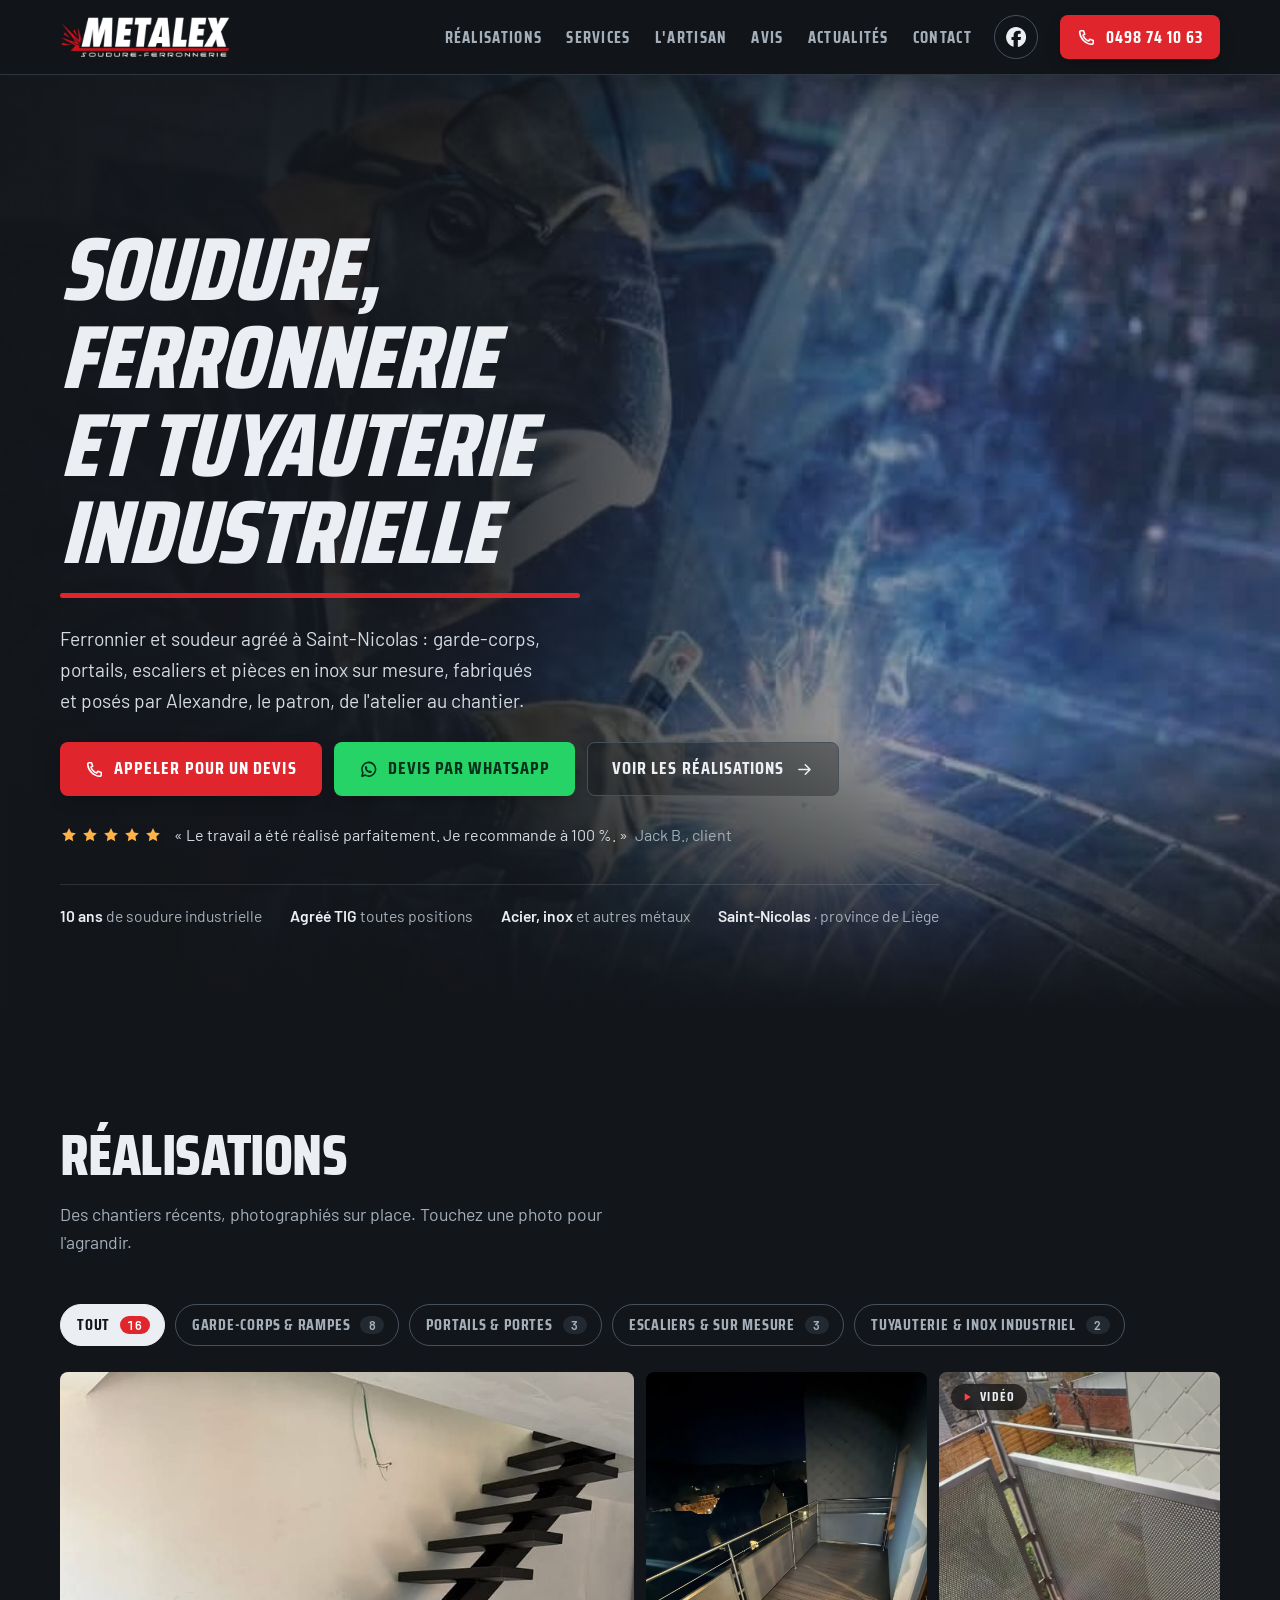
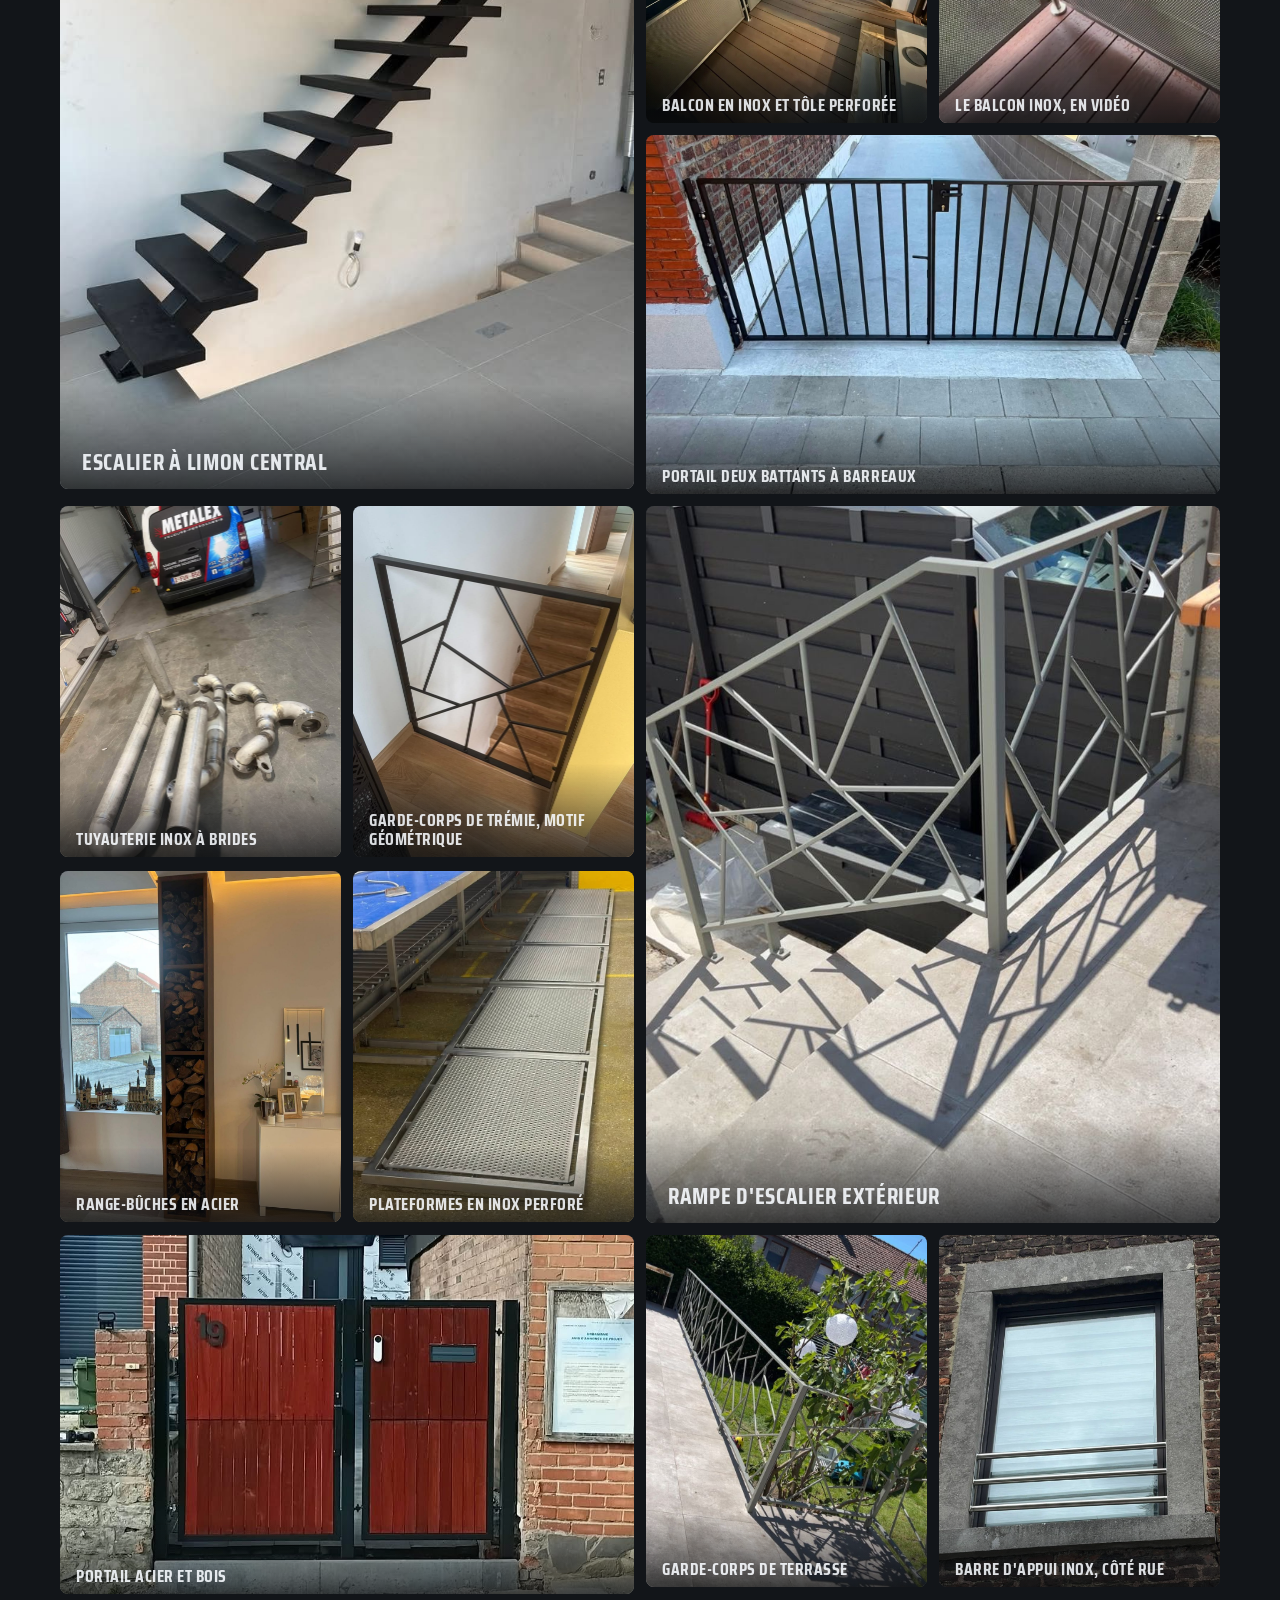
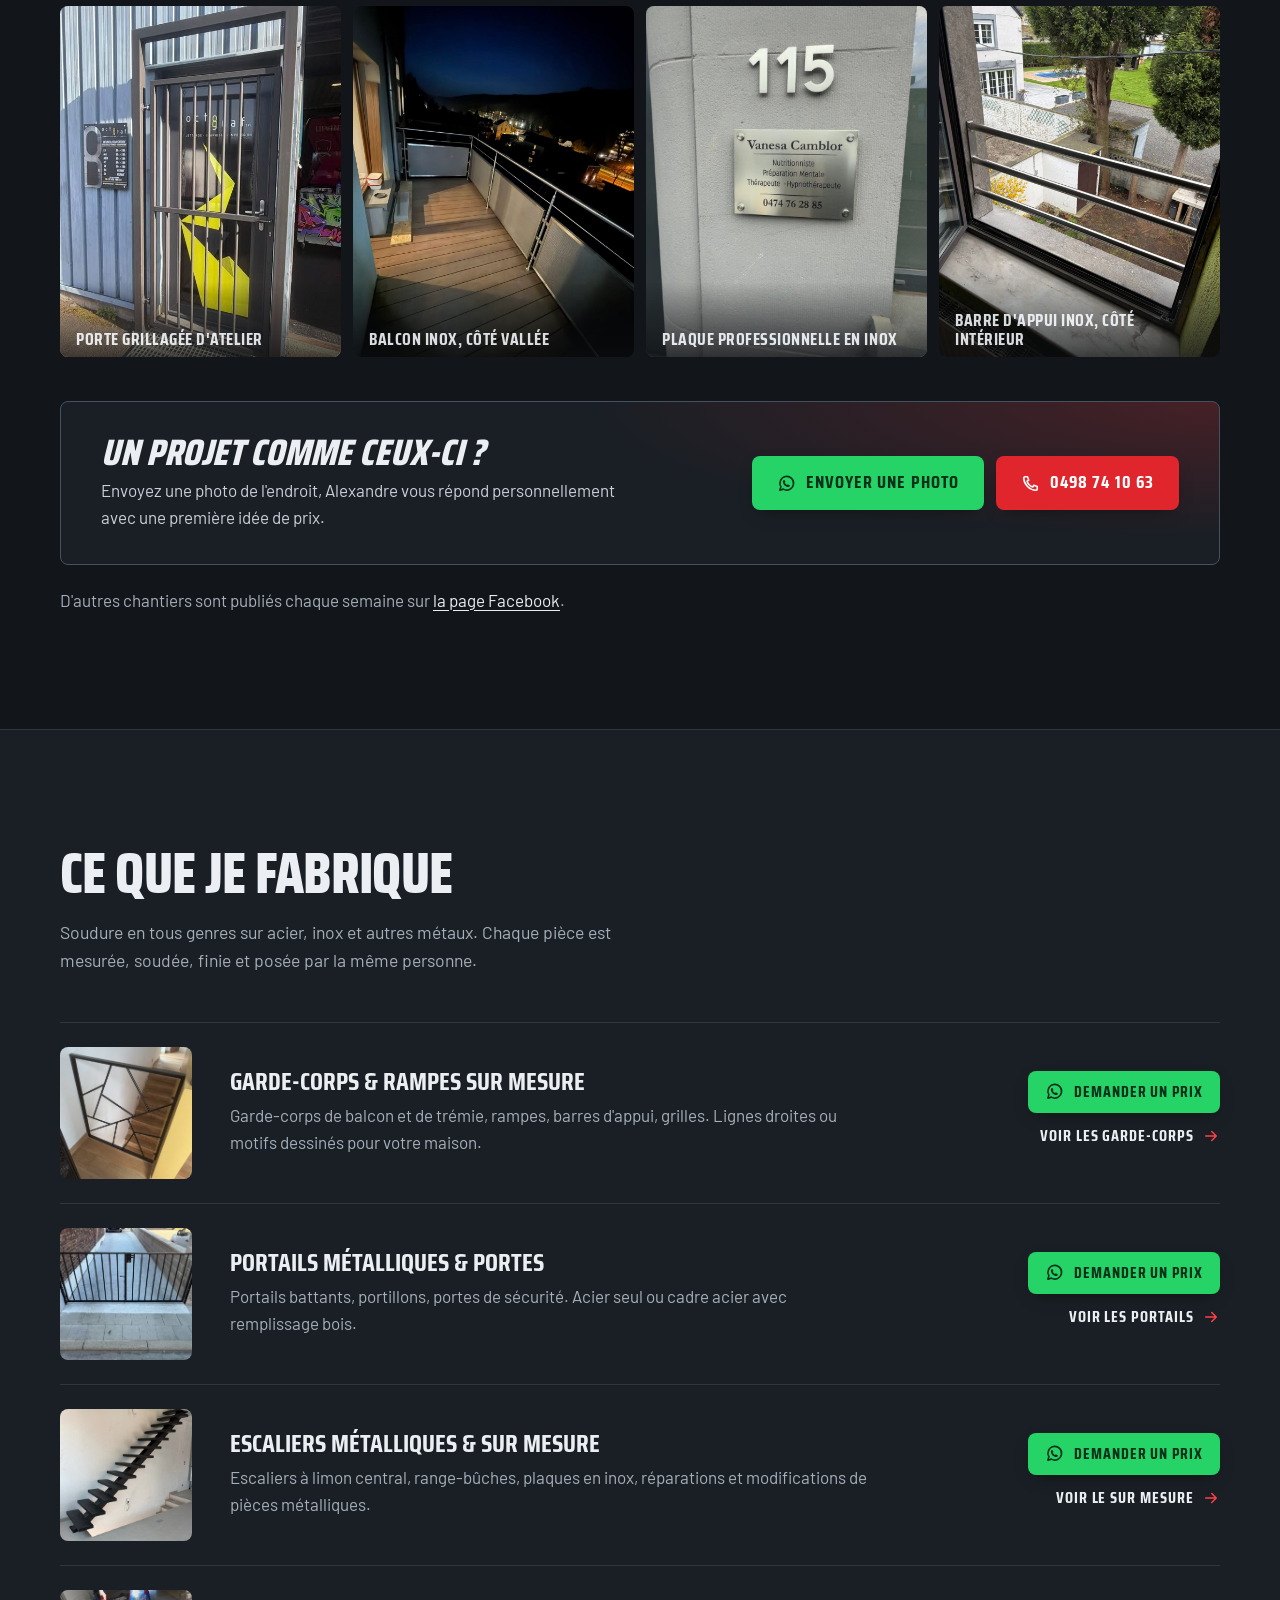
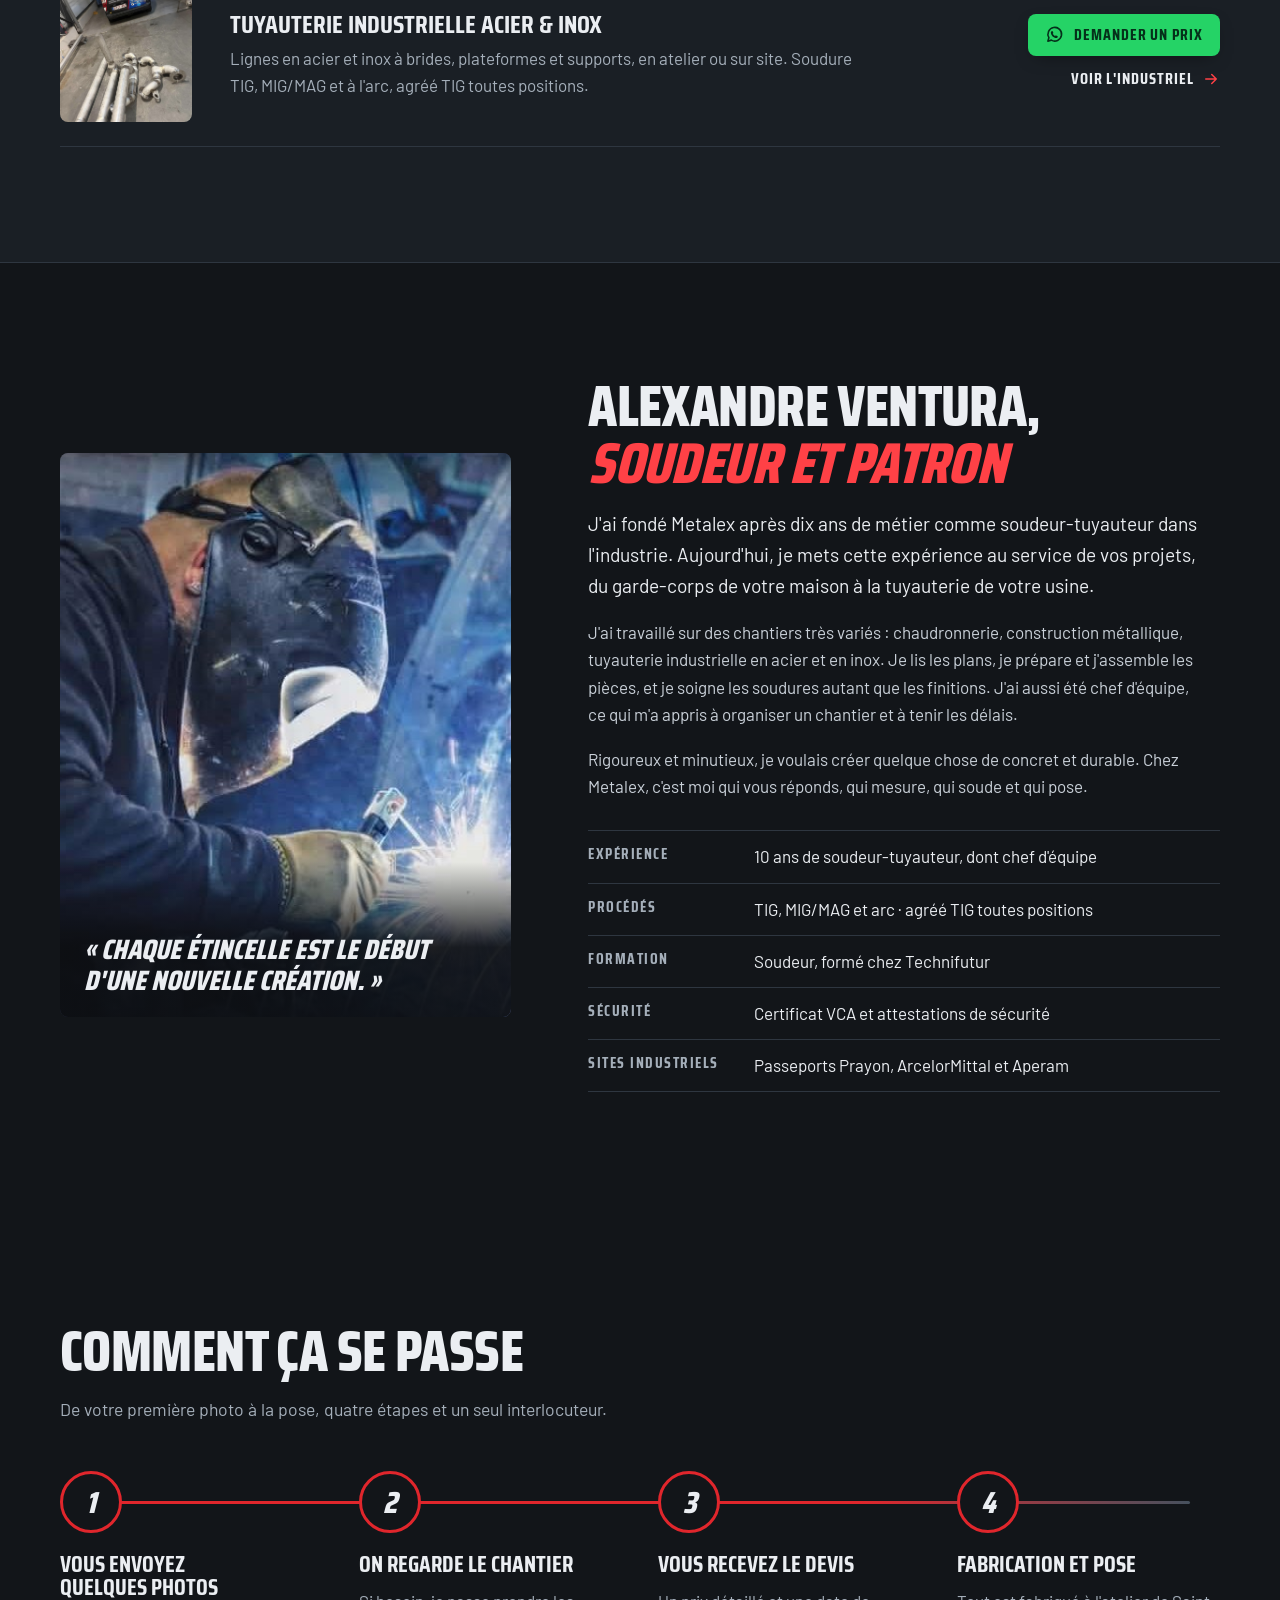
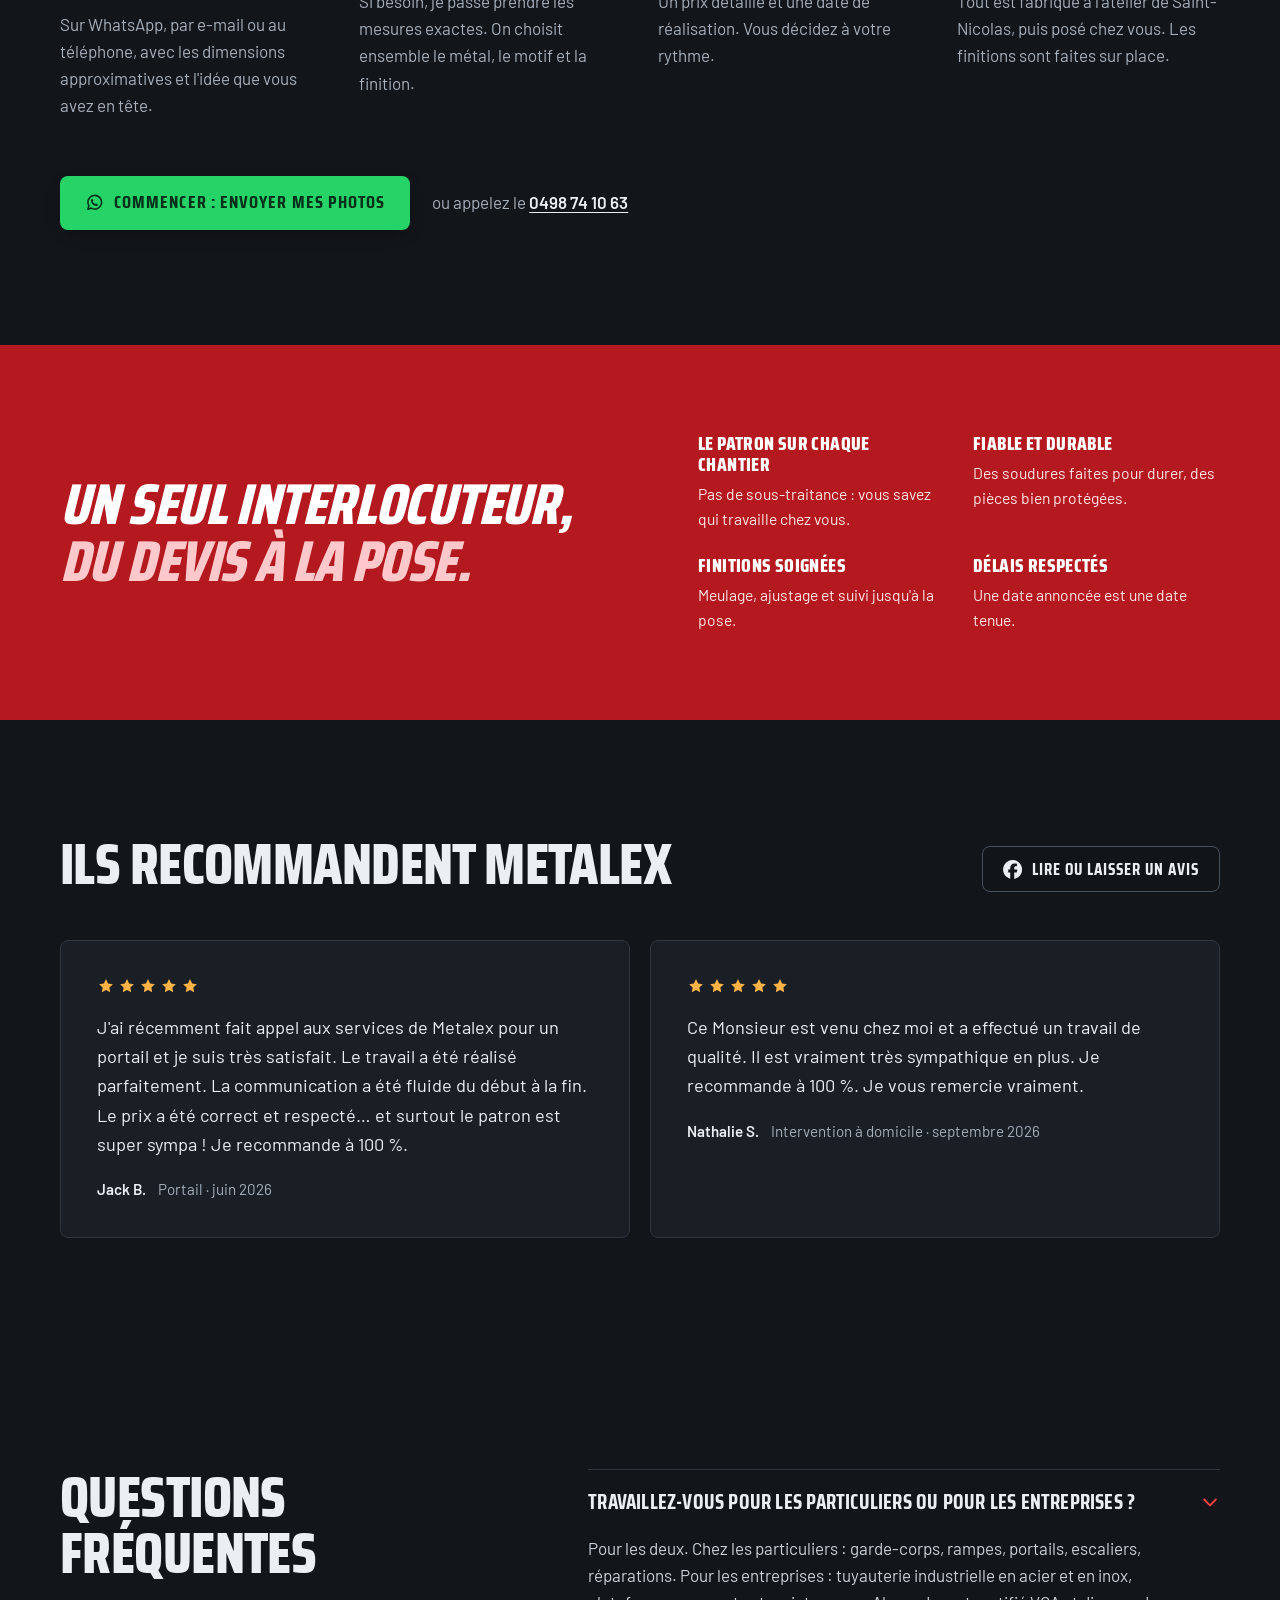
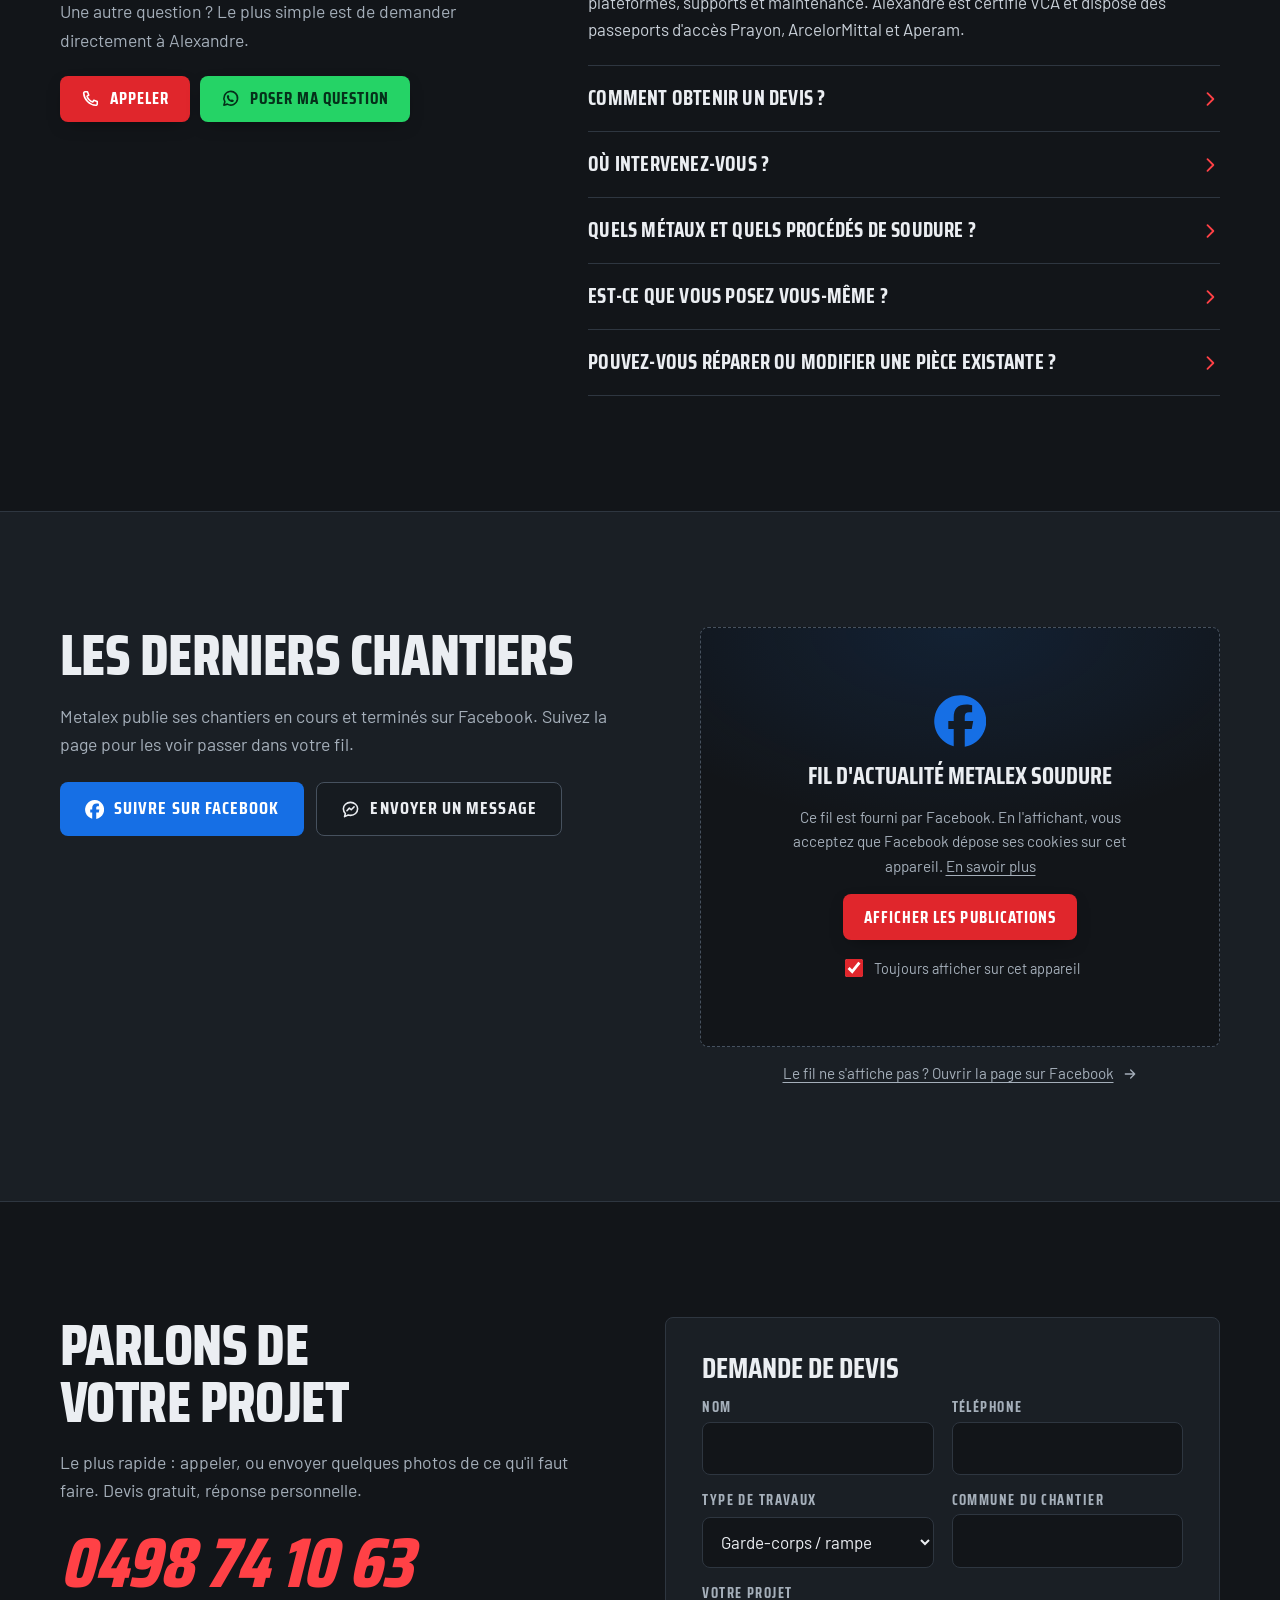
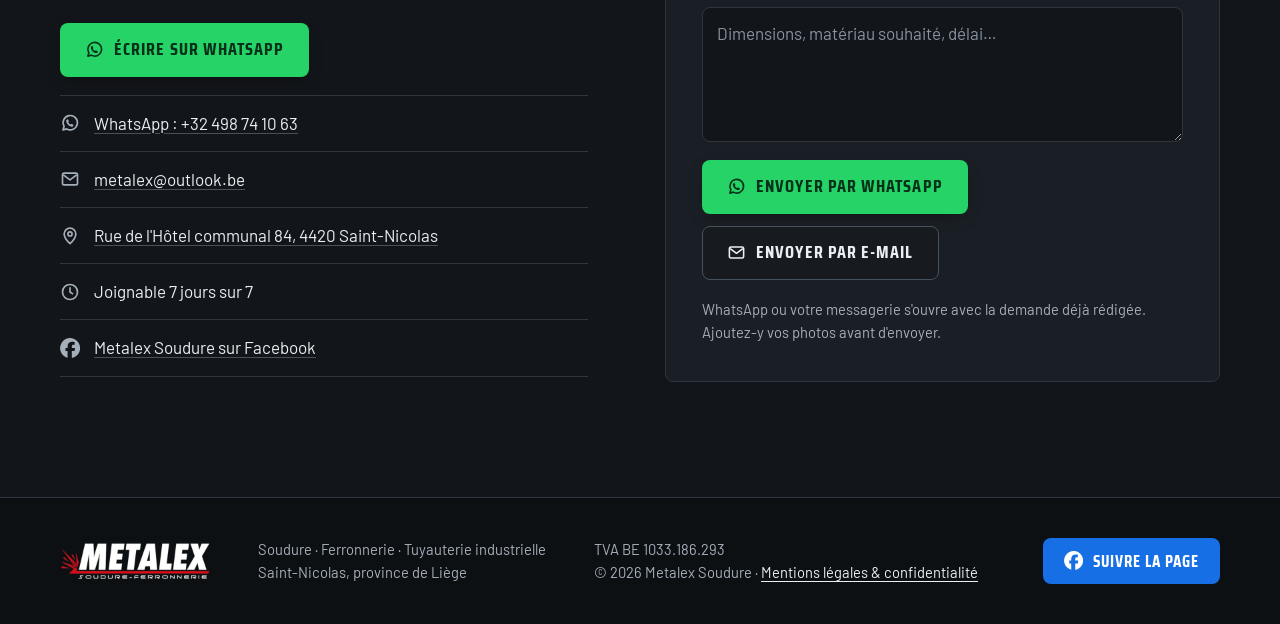
==== commit 5580816b: "Référencement local : vocabulaire ferronnier, titres de services Titre, description et accroche orie" ====
--- a/index.html
+++ b/index.html
@@ -3,8 +3,8 @@
 <head>
 <meta charset="utf-8">
 <meta name="viewport" content="width=device-width, initial-scale=1, viewport-fit=cover">
-<title>Metalex Soudure – Soudure, ferronnerie et tuyauterie à Saint-Nicolas (Liège)</title>
-<meta name="description" content="Metalex Soudure : garde-corps, portails, escaliers et créations sur mesure, tuyauterie industrielle. Alexandre Ventura, soudeur-tuyauteur agréé TIG toutes positions, 10 ans d'expérience, à Saint-Nicolas, région de Liège. Devis : 0498 74 10 63.">
+<title>Metalex Soudure – Ferronnier et soudeur agréé à Saint-Nicolas (Liège)</title>
+<meta name="description" content="Ferronnier et soudeur agréé TIG à Saint-Nicolas, région de Liège : garde-corps sur mesure, portails métalliques, escaliers, tuyauterie industrielle inox. Devis sur photo par WhatsApp ou au 0498 74 10 63.">
 <meta name="theme-color" content="#121519">
 <link rel="canonical" href="https://crisfag.github.io/Metalex-soudure-/">
 <meta property="og:type" content="website">
@@ -22,7 +22,8 @@
   "@context": "https://schema.org",
   "@type": "HomeAndConstructionBusiness",
   "name": "Metalex Soudure",
-  "description": "Soudure en tous genres, ferronnerie, garde-corps sur mesure et tuyauterie industrielle. Agréé TIG toutes positions.",
+  "description": "Ferronnier et soudeur agréé TIG toutes positions : garde-corps sur mesure, portails métalliques, escaliers, réparations et tuyauterie industrielle acier et inox.",
+  "knowsAbout": ["Ferronnerie", "Garde-corps sur mesure", "Portails métalliques", "Escaliers métalliques", "Soudure TIG", "Soudure MIG/MAG", "Tuyauterie industrielle inox"],
   "url": "https://crisfag.github.io/Metalex-soudure-/",
   "logo": "https://crisfag.github.io/Metalex-soudure-/images/logo-metalex.png",
   "image": "https://crisfag.github.io/Metalex-soudure-/images/soudeur.jpg",
@@ -150,7 +151,7 @@
     <img class="hero__img" src="images/soudeur.jpg" alt="Le patron de Metalex soude un garde-corps cintré à l'atelier" width="1024" height="574" fetchpriority="high">
     <div class="wrap hero__in">
       <h1>Soudure, ferronnerie <br>et tuyauterie industrielle<span class="bead" aria-hidden="true"></span></h1>
-      <p class="hero__lead">Garde-corps, portails, escaliers, pièces en inox&nbsp;: tout est fabriqué et posé par Alexandre, le patron, de l'atelier au chantier.</p>
+      <p class="hero__lead">Ferronnier et soudeur agréé à Saint-Nicolas&nbsp;: garde-corps, portails, escaliers et pièces en inox sur mesure, fabriqués et posés par Alexandre, le patron, de l'atelier au chantier.</p>
       <div class="hero__cta">
         <a class="btn btn--red btn--lg" href="tel:+32498741063"><svg><use href="#i-phone"/></svg>Appeler pour un devis</a>
         <a class="btn btn--wa btn--lg" href="https://wa.me/32498741063?text=Bonjour%20Metalex%2C%20je%20souhaite%20un%20devis%20pour%20%3A%20" target="_blank" rel="noopener"><svg><use href="#i-wa"/></svg>Devis par WhatsApp</a>
@@ -294,7 +295,7 @@
         <li class="svc">
           <img class="svc__img" src="images/garde-corps-geometrique.jpg" alt="" loading="lazy" width="1125" height="1500">
           <div class="svc__body">
-            <h3>Ferronnerie &amp; garde-corps</h3>
+            <h3>Garde-corps &amp; rampes sur mesure</h3>
             <p>Garde-corps de balcon et de trémie, rampes, barres d'appui, grilles. Lignes droites ou motifs dessinés pour votre maison.</p>
           </div>
           <div class="svc__actions">
@@ -305,7 +306,7 @@
         <li class="svc">
           <img class="svc__img" src="images/portail-barreaux.jpg" alt="" loading="lazy" width="1500" height="1125">
           <div class="svc__body">
-            <h3>Portails &amp; portes</h3>
+            <h3>Portails métalliques &amp; portes</h3>
             <p>Portails battants, portillons, portes de sécurité. Acier seul ou cadre acier avec remplissage bois.</p>
           </div>
           <div class="svc__actions">
@@ -316,7 +317,7 @@
         <li class="svc">
           <img class="svc__img" src="images/escalier-limon-central.jpg" alt="" loading="lazy" width="720" height="960">
           <div class="svc__body">
-            <h3>Escaliers &amp; créations sur mesure</h3>
+            <h3>Escaliers métalliques &amp; sur mesure</h3>
             <p>Escaliers à limon central, range-bûches, plaques en inox, réparations et modifications de pièces métalliques.</p>
           </div>
           <div class="svc__actions">
@@ -327,7 +328,7 @@
         <li class="svc">
           <img class="svc__img" src="images/tuyauterie-inox.jpg" alt="" loading="lazy" width="1125" height="1500">
           <div class="svc__body">
-            <h3>Tuyauterie industrielle</h3>
+            <h3>Tuyauterie industrielle acier &amp; inox</h3>
             <p>Lignes en acier et inox à brides, plateformes et supports, en atelier ou sur site. Soudure TIG, MIG/MAG et à l'arc, agréé TIG toutes positions.</p>
           </div>
           <div class="svc__actions">
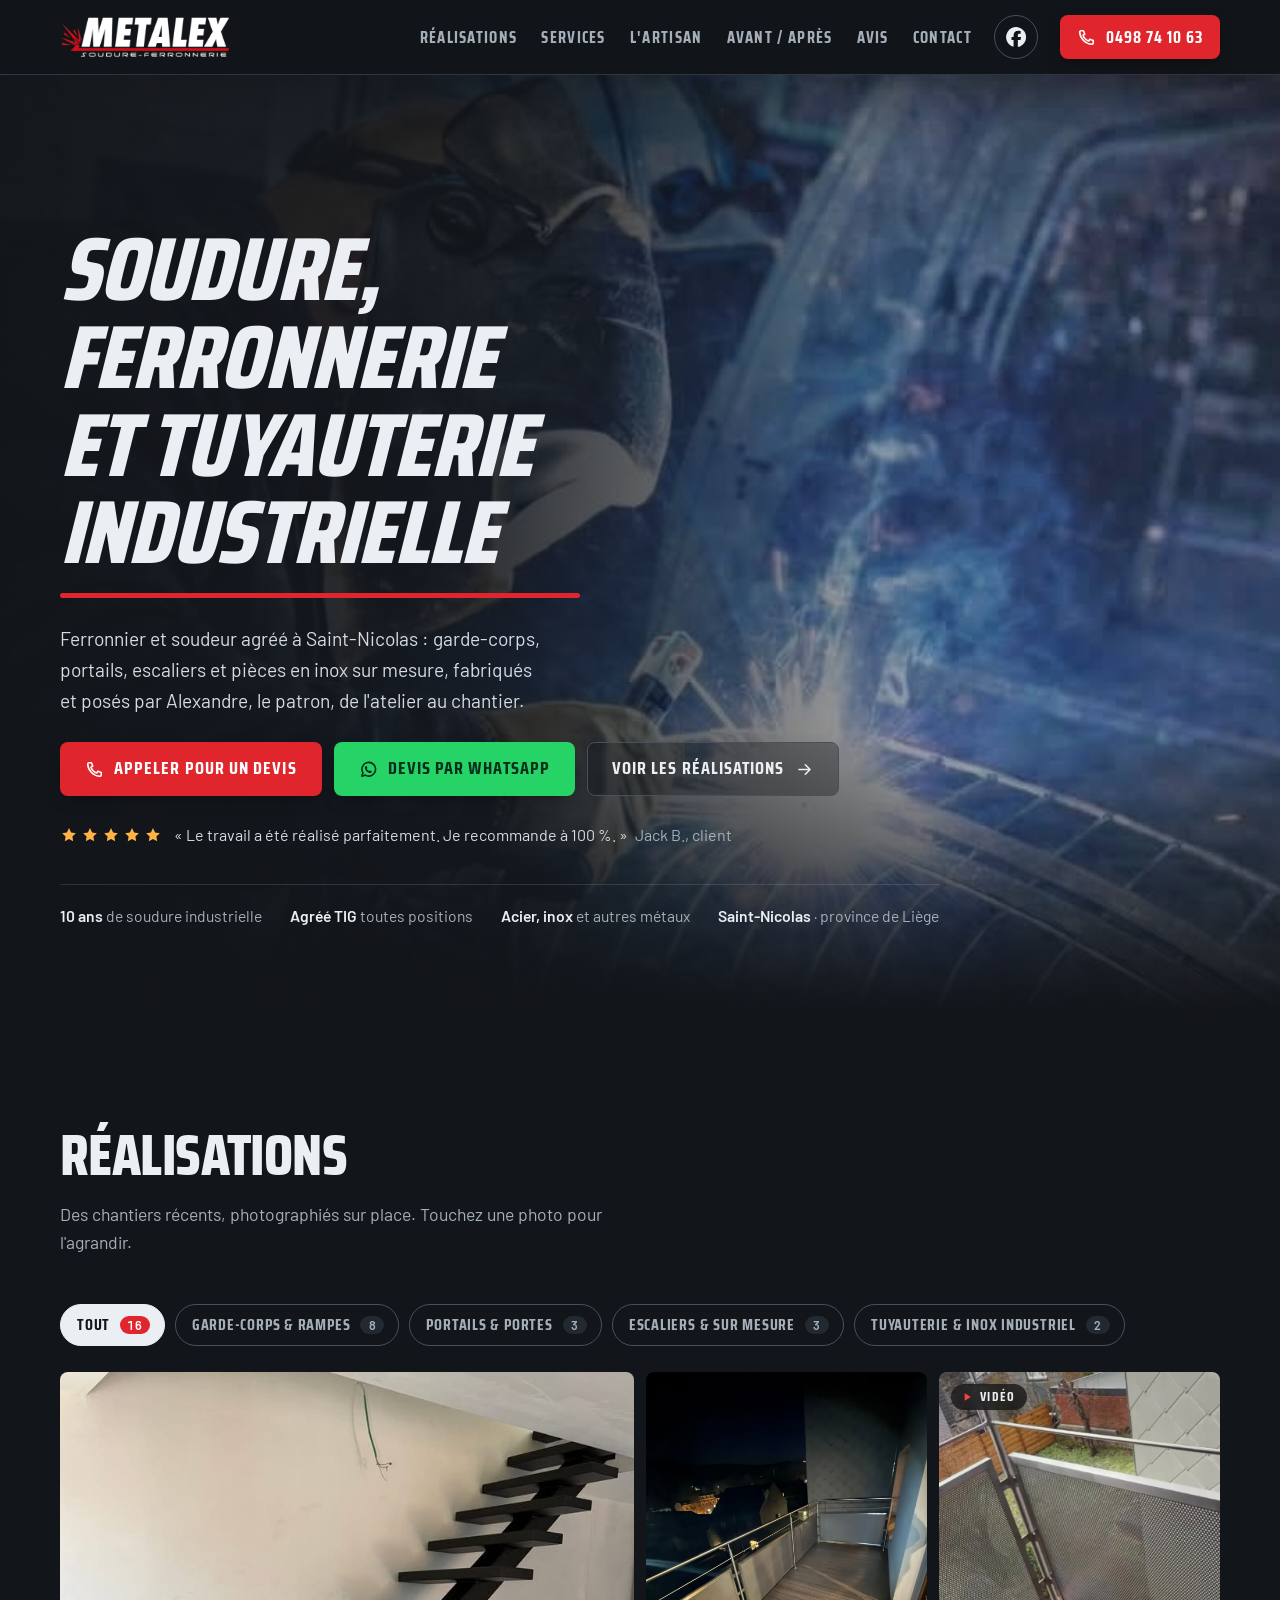
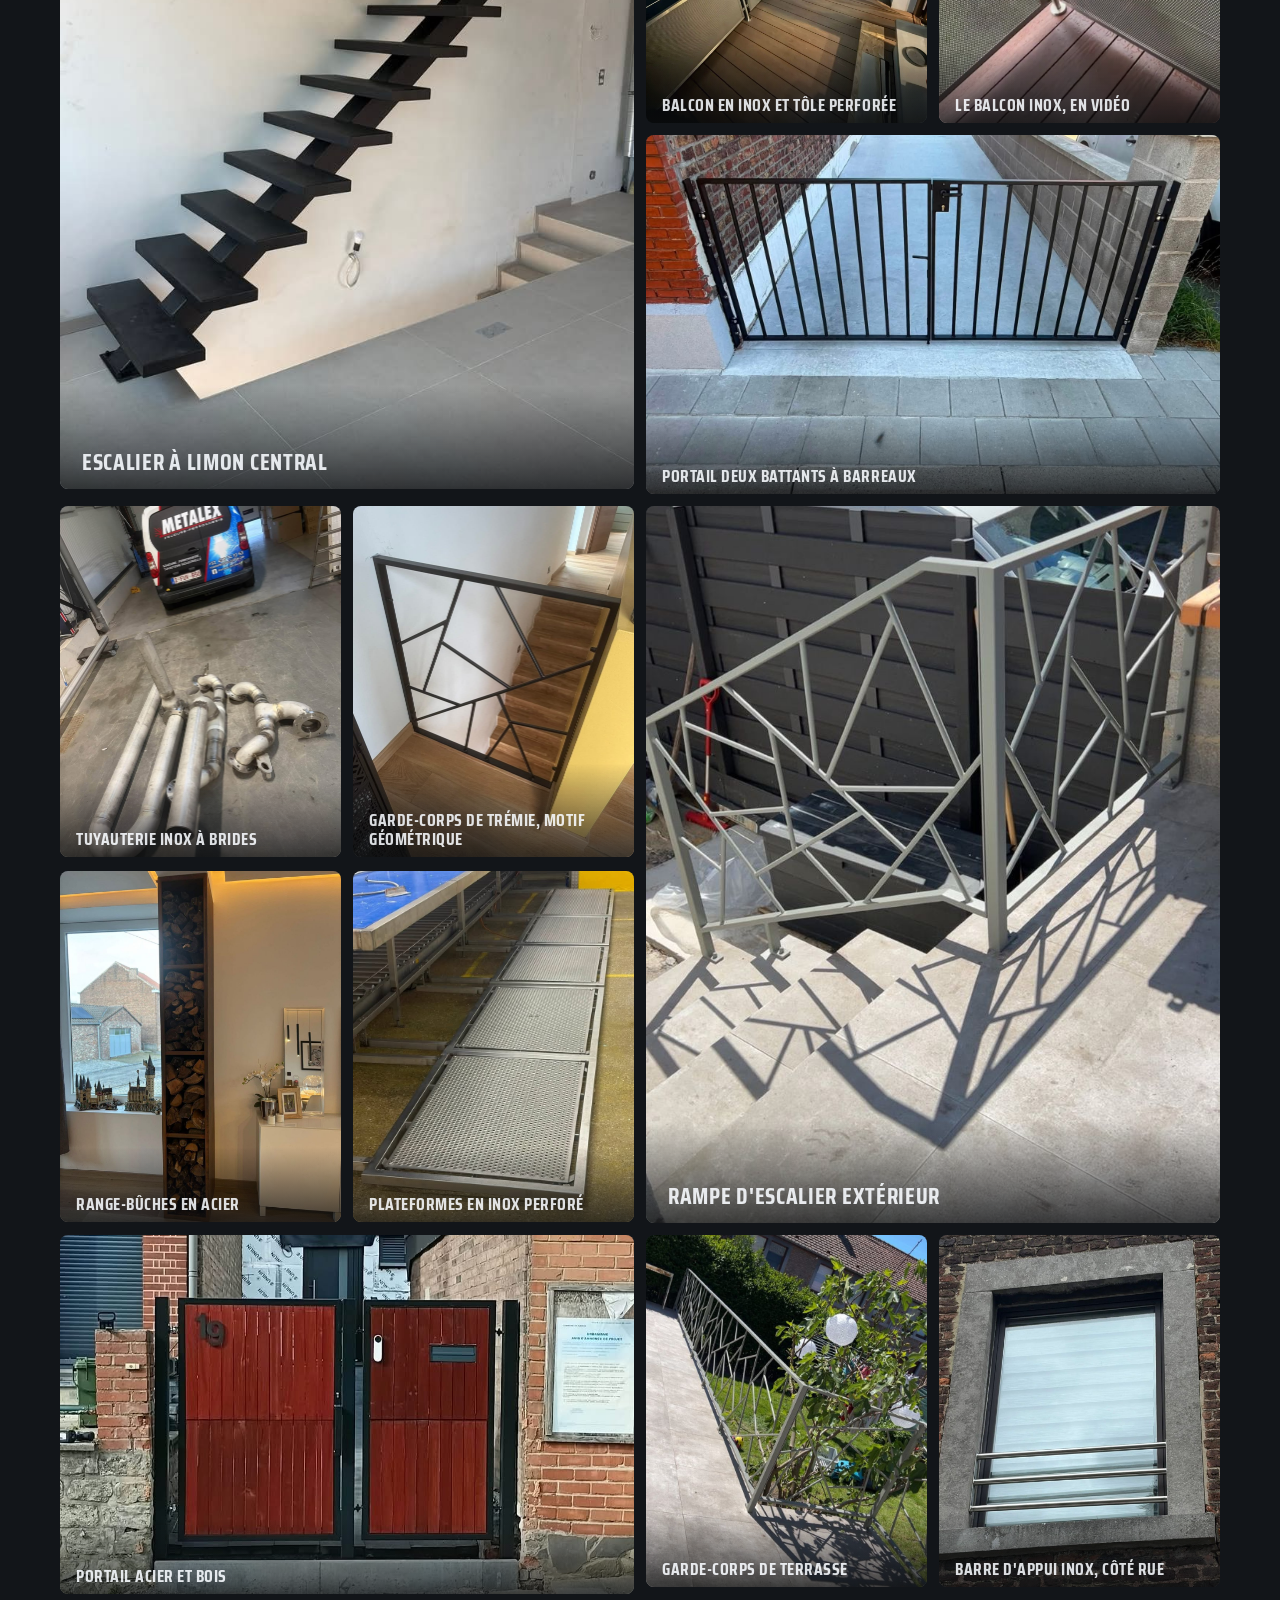
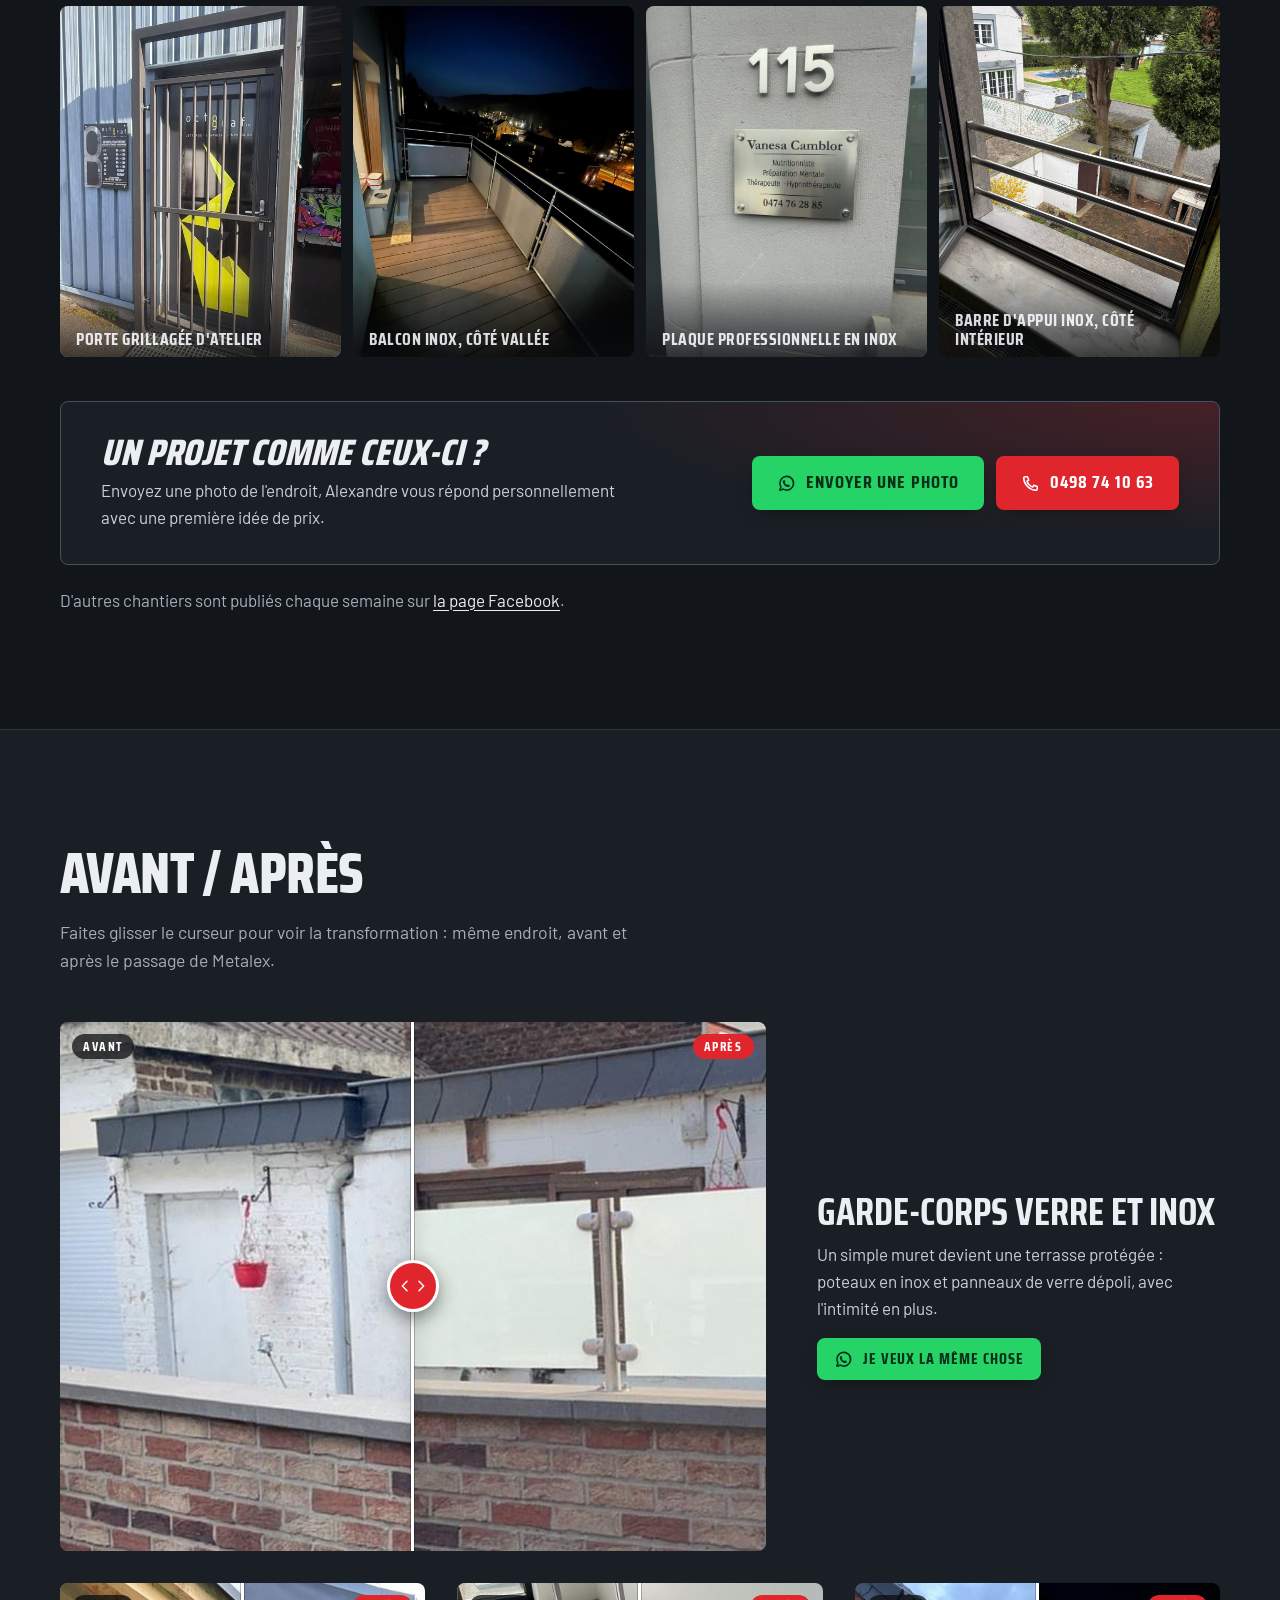
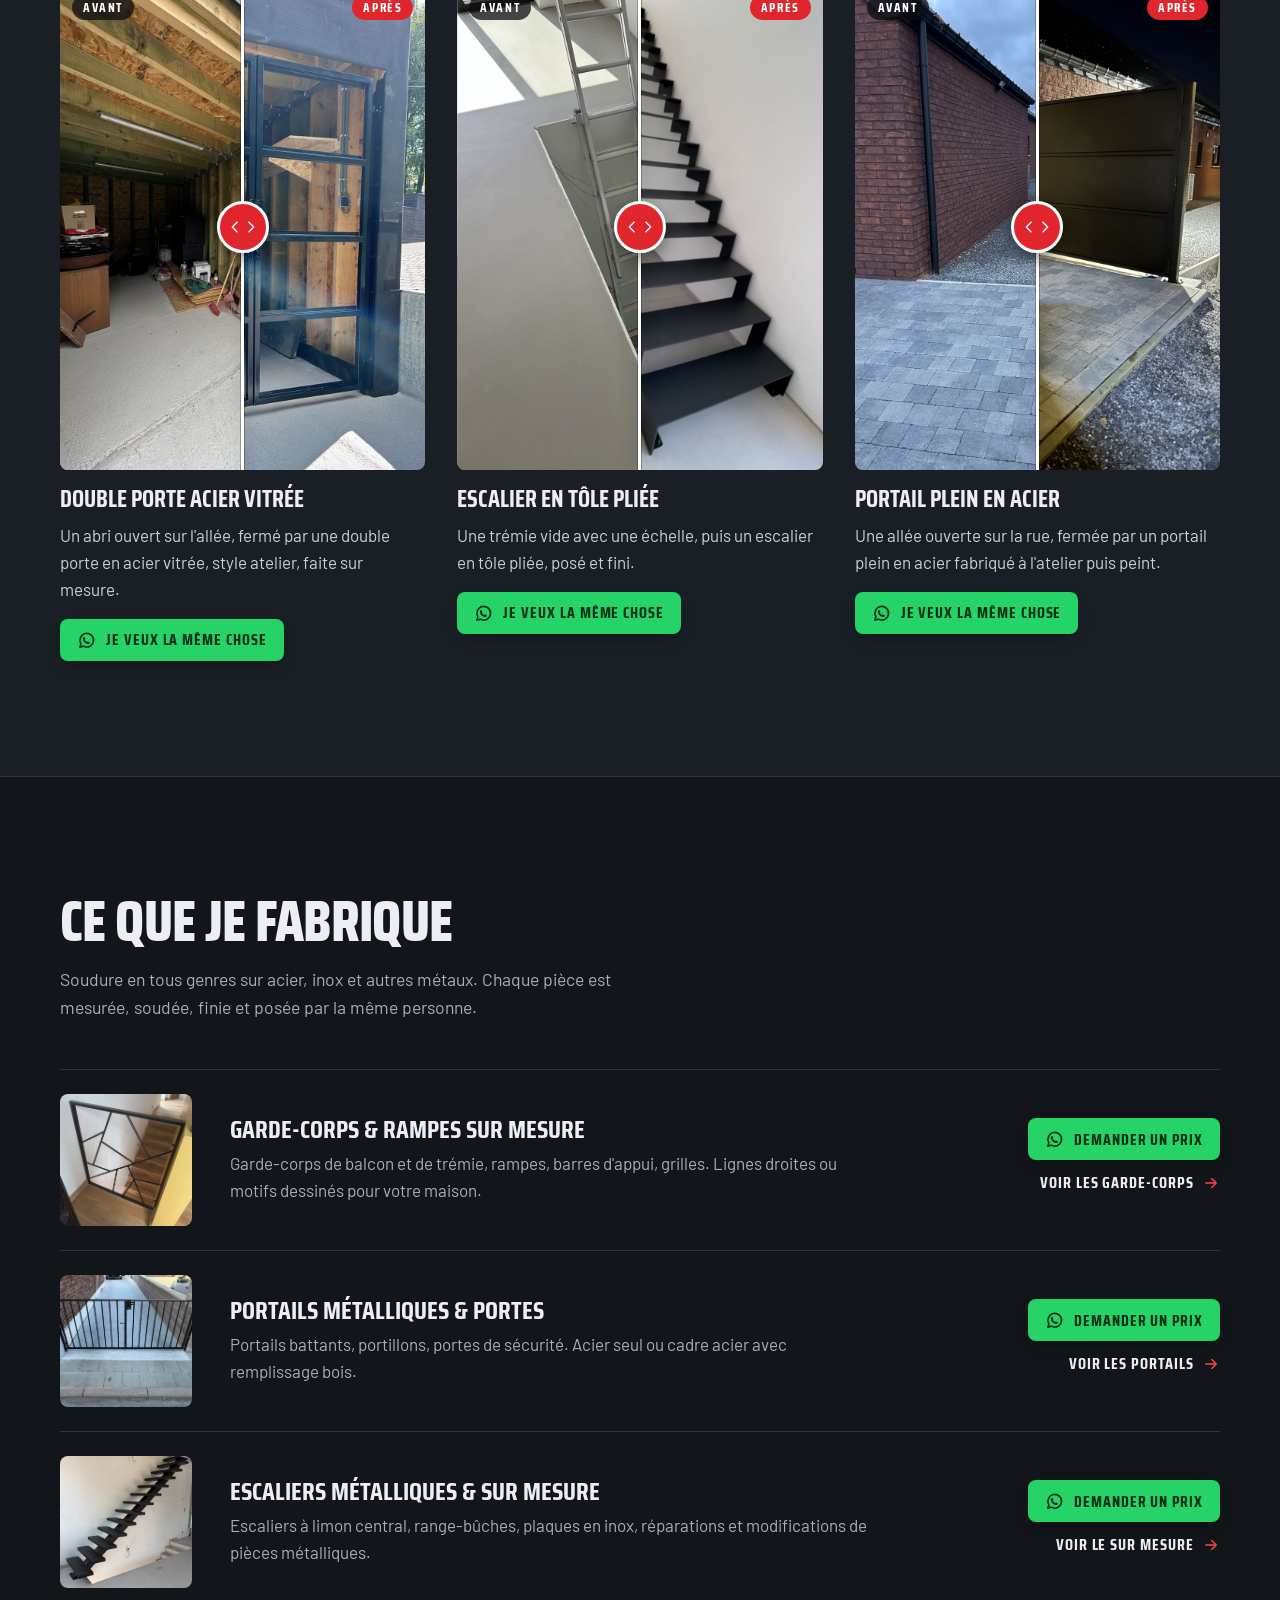
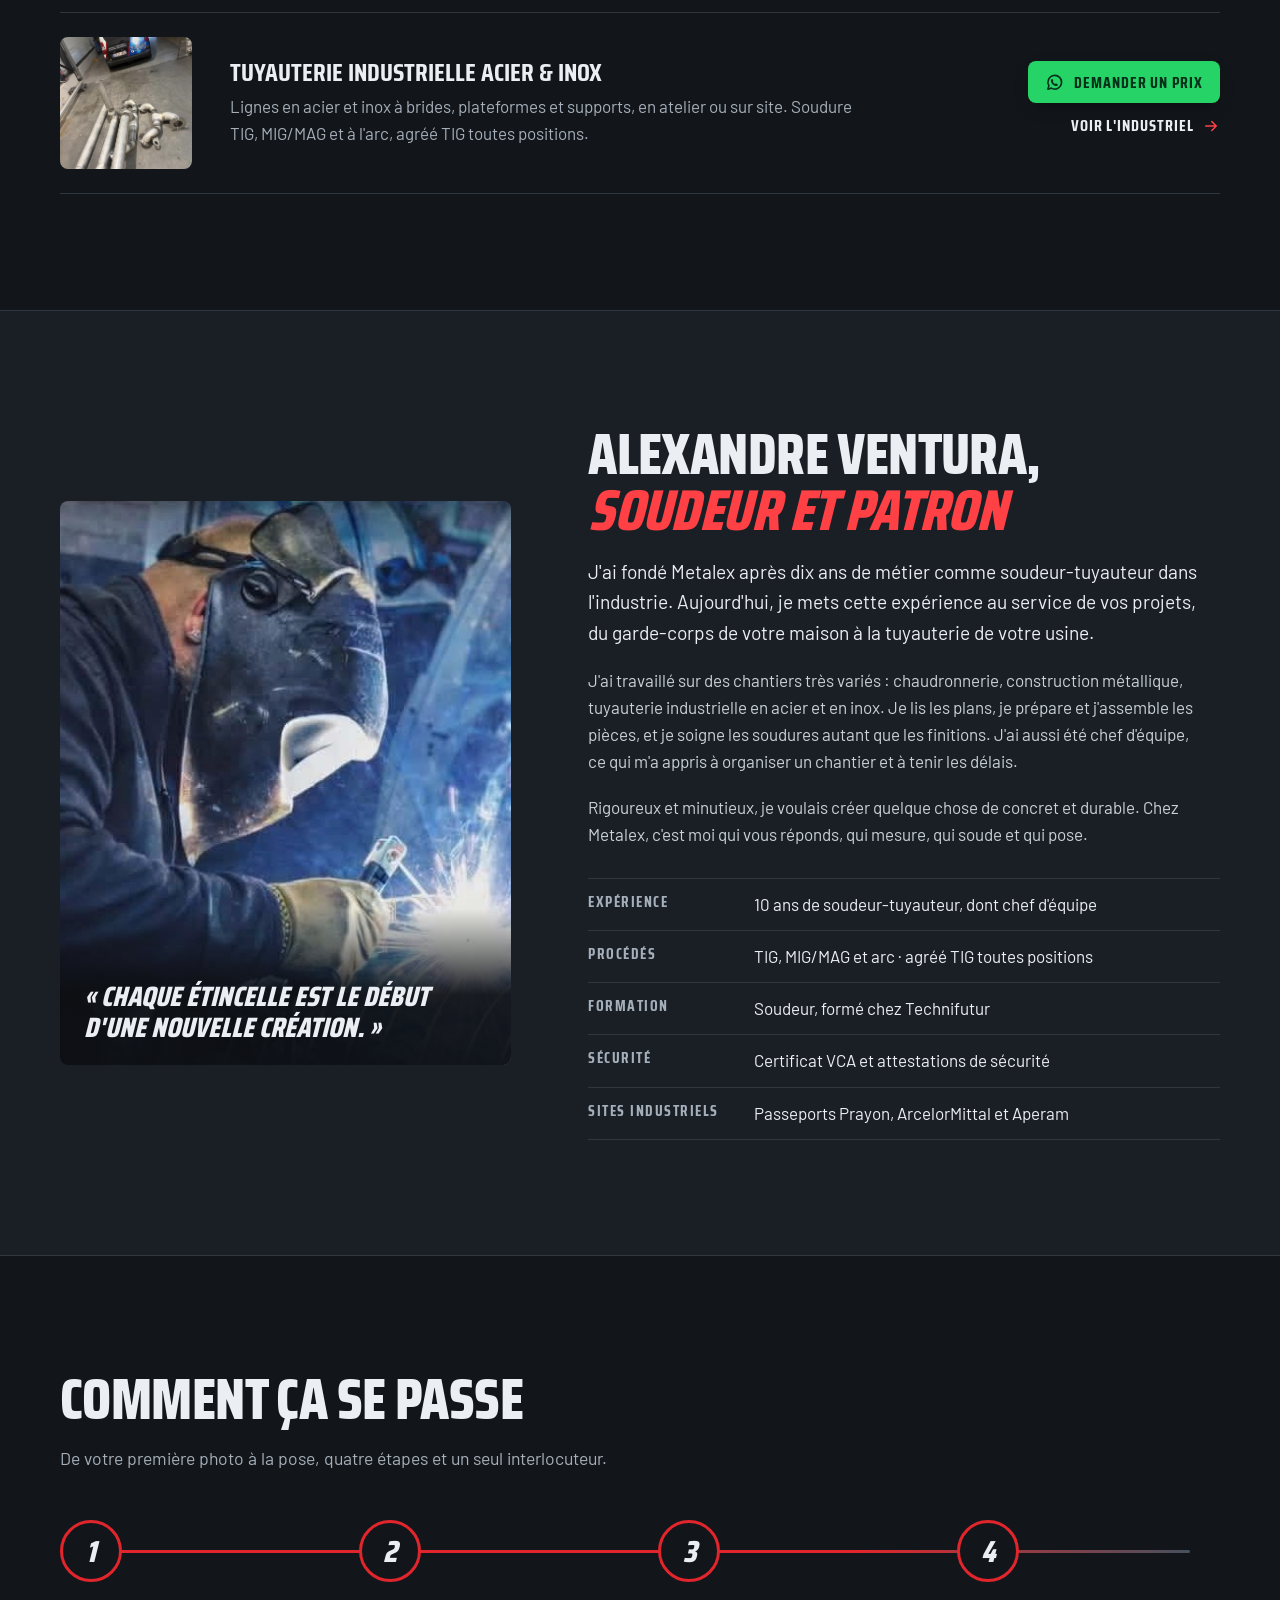
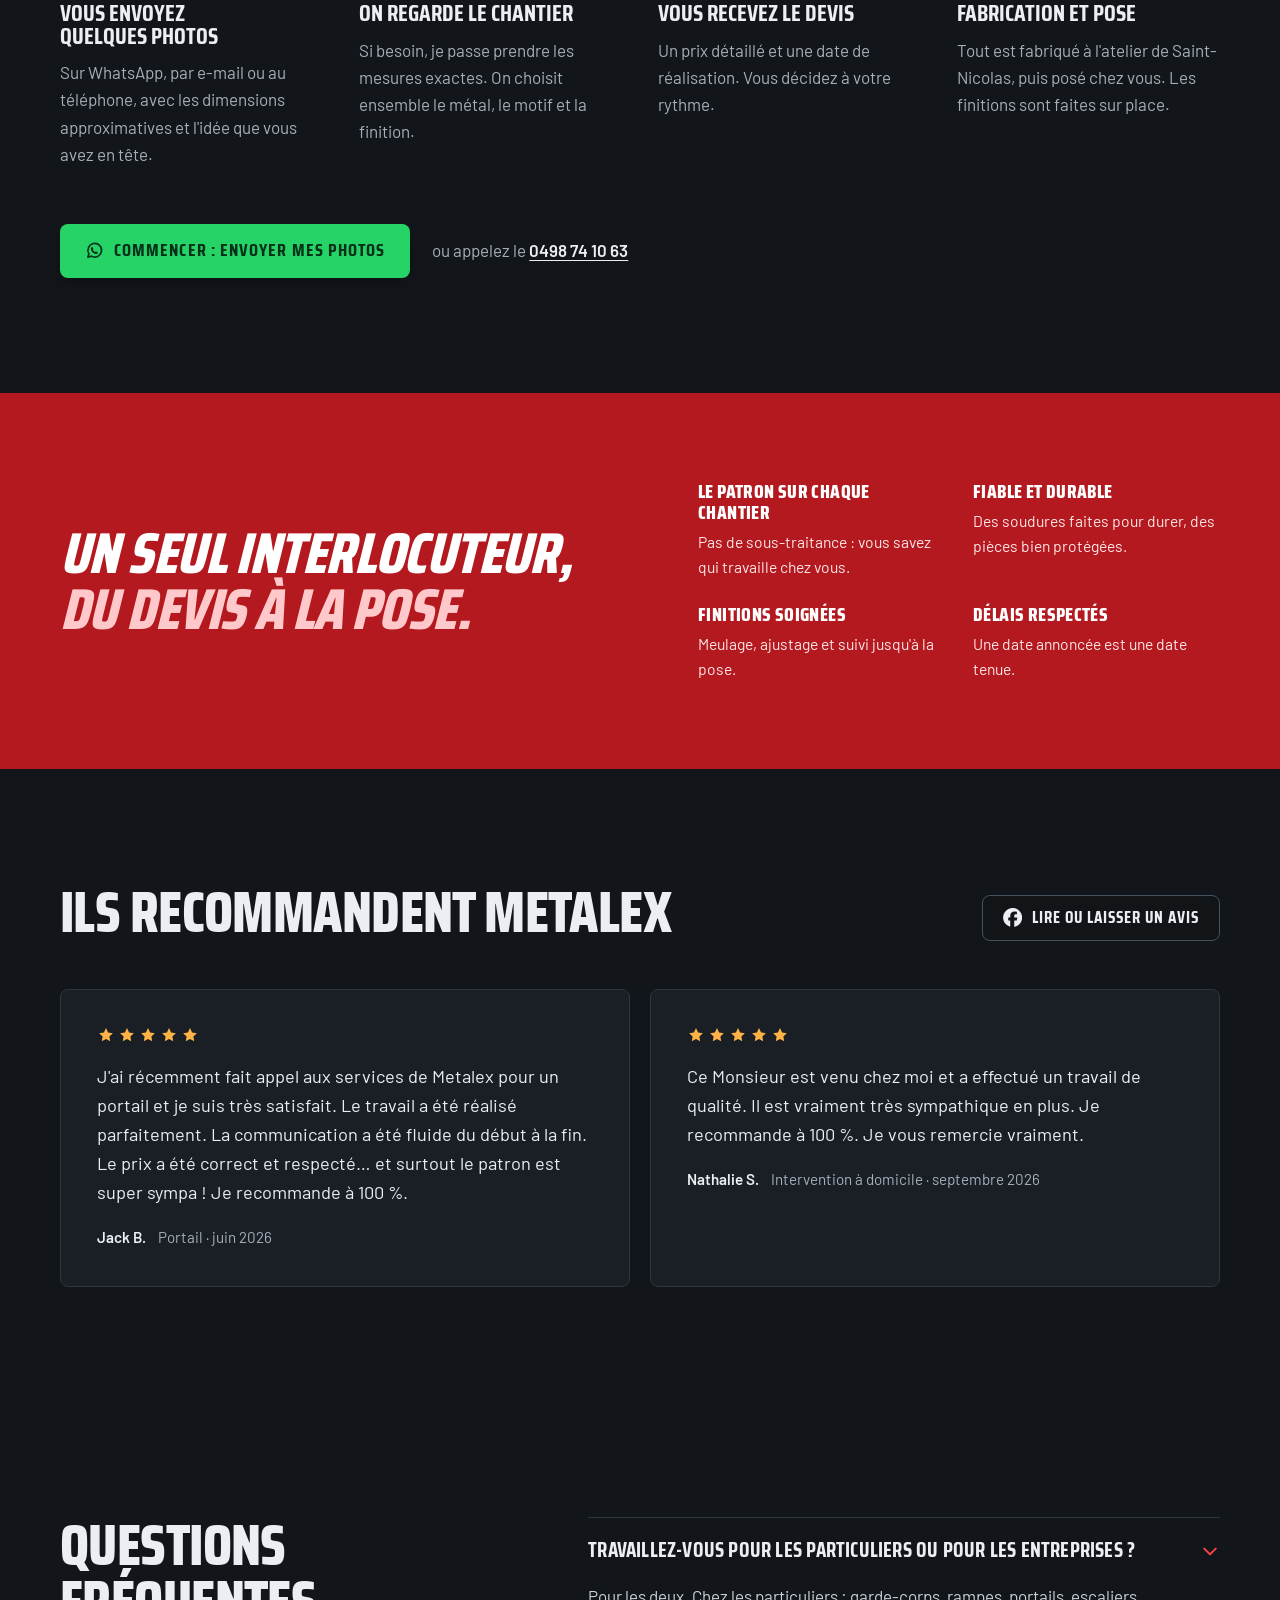
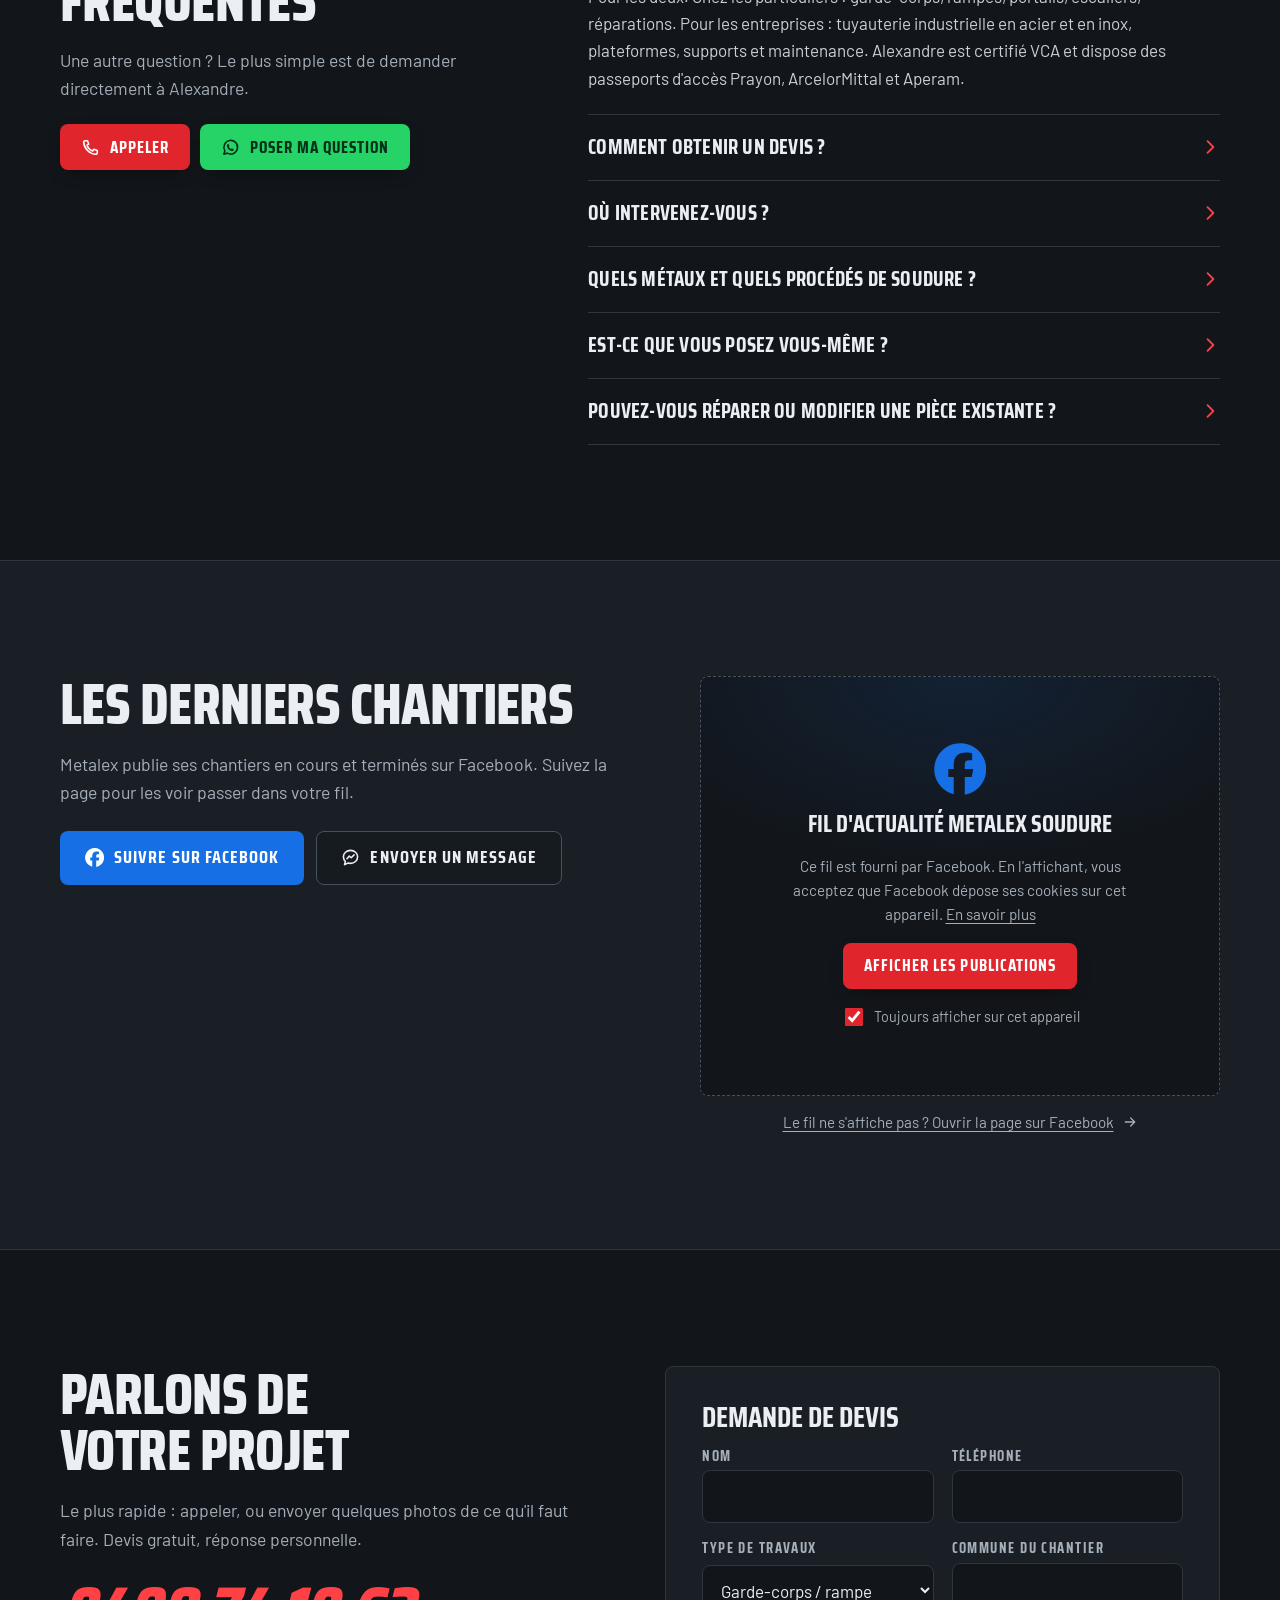
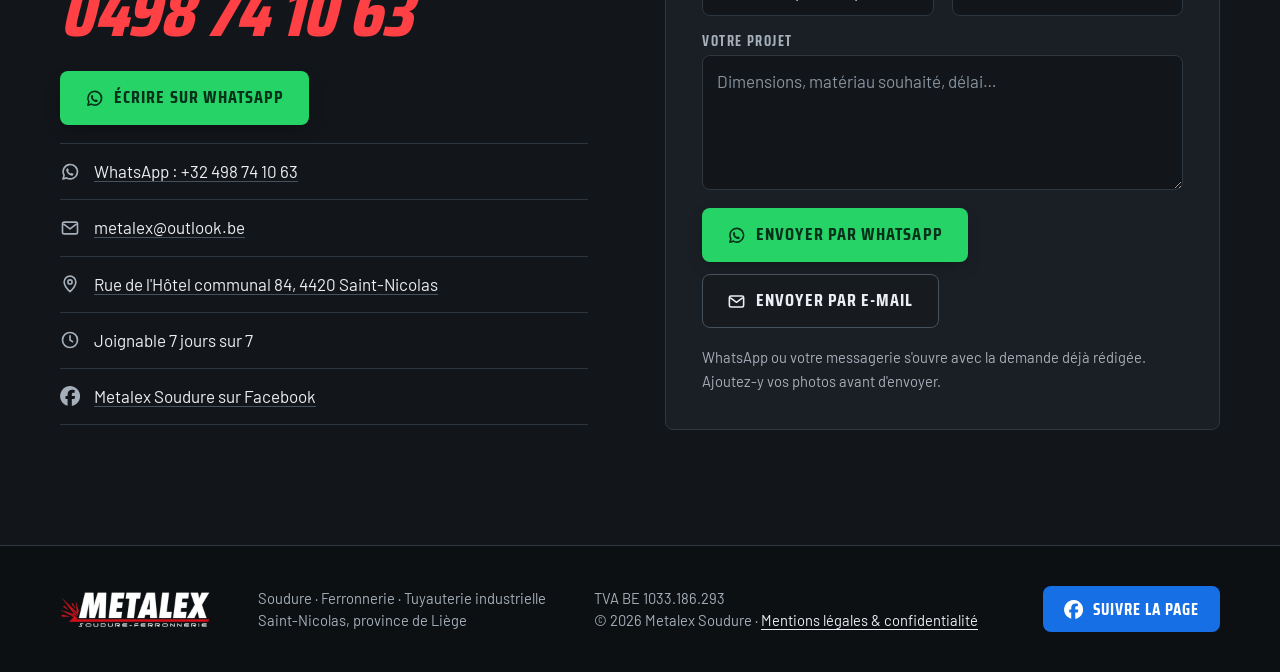
==== commit 7541b9ee: "Section Avant / après avec curseurs comparatifs Quatre transformations : garde-corps verre et inox, " ====
--- a/index.html
+++ b/index.html
@@ -131,8 +131,8 @@
       <a href="#realisations">Réalisations</a>
       <a href="#services">Services</a>
       <a href="#artisan">L'artisan</a>
+      <a href="#avant-apres">Avant / après</a>
       <a href="#avis">Avis</a>
-      <a href="#actualites">Actualités</a>
       <a href="#contact">Contact</a>
     </nav>
     <a class="icon-btn" href="https://www.facebook.com/profile.php?id=61588205213844" target="_blank" rel="noopener" aria-label="Metalex Soudure sur Facebook">
@@ -283,8 +283,80 @@
     <button class="viewer__btn viewer__btn--close" type="button" aria-label="Fermer"><svg><use href="#i-close"/></svg></button>
   </dialog>
 
+  <!-- Avant / après -->
+  <section id="avant-apres" class="section section--steel">
+    <div class="wrap">
+      <header class="head">
+        <h2>Avant / après</h2>
+        <p class="head__lead">Faites glisser le curseur pour voir la transformation : même endroit, avant et après le passage de Metalex.</p>
+      </header>
+      <div class="ba-grid">
+        <article class="ba-card ba-card--wide">
+          <div class="ba" style="--pos:50%">
+            <img src="images/avant-apres/garde-corps-verre-apres.jpg" alt="Après : Garde-corps en inox et verre dépoli posé sur le muret" loading="lazy" width="960" height="720">
+            <img class="ba__before" src="images/avant-apres/garde-corps-verre-avant.jpg" alt="Avant : Le muret de la terrasse, sans protection" loading="lazy" width="960" height="720">
+            <span class="ba__tag ba__tag--before">Avant</span>
+            <span class="ba__tag ba__tag--after">Après</span>
+            <span class="ba__handle" aria-hidden="true"><svg><use href="#i-left"/></svg><svg><use href="#i-right"/></svg></span>
+            <input class="ba__range" type="range" min="0" max="100" value="50" aria-label="Comparer avant et après : Garde-corps verre et inox">
+          </div>
+          <div class="ba-card__text">
+            <h3>Garde-corps verre et inox</h3>
+            <p>Un simple muret devient une terrasse protégée : poteaux en inox et panneaux de verre dépoli, avec l'intimité en plus.</p>
+            <a class="btn btn--wa" href="https://wa.me/32498741063?text=Bonjour%20Metalex%2C%20j%27ai%20vu%20votre%20%C2%AB%20Garde-corps%20verre%20et%20inox%20%C2%BB%20%28avant%20/%20apr%C3%A8s%29%20et%20je%20voudrais%20un%20devis%20pour%20un%20projet%20similaire%20%3A%20" target="_blank" rel="noopener"><svg><use href="#i-wa"/></svg>Je veux la même chose</a>
+          </div>
+        </article>
+        <article class="ba-card ">
+          <div class="ba" style="--pos:50%">
+            <img src="images/avant-apres/porte-garage-apres.jpg" alt="Après : Double porte en acier noir vitrée posée sur l'abri" loading="lazy" width="960" height="1280">
+            <img class="ba__before" src="images/avant-apres/porte-garage-avant.jpg" alt="Avant : L'abri de jardin ouvert, sans porte" loading="lazy" width="960" height="1280">
+            <span class="ba__tag ba__tag--before">Avant</span>
+            <span class="ba__tag ba__tag--after">Après</span>
+            <span class="ba__handle" aria-hidden="true"><svg><use href="#i-left"/></svg><svg><use href="#i-right"/></svg></span>
+            <input class="ba__range" type="range" min="0" max="100" value="50" aria-label="Comparer avant et après : Double porte acier vitrée">
+          </div>
+          <div class="ba-card__text">
+            <h3>Double porte acier vitrée</h3>
+            <p>Un abri ouvert sur l'allée, fermé par une double porte en acier vitrée, style atelier, faite sur mesure.</p>
+            <a class="btn btn--wa" href="https://wa.me/32498741063?text=Bonjour%20Metalex%2C%20j%27ai%20vu%20votre%20%C2%AB%20Double%20porte%20acier%20vitr%C3%A9e%20%C2%BB%20%28avant%20/%20apr%C3%A8s%29%20et%20je%20voudrais%20un%20devis%20pour%20un%20projet%20similaire%20%3A%20" target="_blank" rel="noopener"><svg><use href="#i-wa"/></svg>Je veux la même chose</a>
+          </div>
+        </article>
+        <article class="ba-card ">
+          <div class="ba" style="--pos:50%">
+            <img src="images/avant-apres/escalier-apres.jpg" alt="Après : L'escalier en tôle pliée noire posé dans la trémie" loading="lazy" width="960" height="1280">
+            <img class="ba__before" src="images/avant-apres/escalier-avant.jpg" alt="Avant : La trémie vide avec une échelle" loading="lazy" width="960" height="1280">
+            <span class="ba__tag ba__tag--before">Avant</span>
+            <span class="ba__tag ba__tag--after">Après</span>
+            <span class="ba__handle" aria-hidden="true"><svg><use href="#i-left"/></svg><svg><use href="#i-right"/></svg></span>
+            <input class="ba__range" type="range" min="0" max="100" value="50" aria-label="Comparer avant et après : Escalier en tôle pliée">
+          </div>
+          <div class="ba-card__text">
+            <h3>Escalier en tôle pliée</h3>
+            <p>Une trémie vide avec une échelle, puis un escalier en tôle pliée, posé et fini.</p>
+            <a class="btn btn--wa" href="https://wa.me/32498741063?text=Bonjour%20Metalex%2C%20j%27ai%20vu%20votre%20%C2%AB%20Escalier%20en%20t%C3%B4le%20pli%C3%A9e%20%C2%BB%20%28avant%20/%20apr%C3%A8s%29%20et%20je%20voudrais%20un%20devis%20pour%20un%20projet%20similaire%20%3A%20" target="_blank" rel="noopener"><svg><use href="#i-wa"/></svg>Je veux la même chose</a>
+          </div>
+        </article>
+        <article class="ba-card ">
+          <div class="ba" style="--pos:50%">
+            <img src="images/avant-apres/portail-plein-apres.jpg" alt="Après : Le portail plein en acier noir posé dans l'allée" loading="lazy" width="960" height="1280">
+            <img class="ba__before" src="images/avant-apres/portail-plein-avant.jpg" alt="Avant : L'allée latérale ouverte, sans portail" loading="lazy" width="960" height="1280">
+            <span class="ba__tag ba__tag--before">Avant</span>
+            <span class="ba__tag ba__tag--after">Après</span>
+            <span class="ba__handle" aria-hidden="true"><svg><use href="#i-left"/></svg><svg><use href="#i-right"/></svg></span>
+            <input class="ba__range" type="range" min="0" max="100" value="50" aria-label="Comparer avant et après : Portail plein en acier">
+          </div>
+          <div class="ba-card__text">
+            <h3>Portail plein en acier</h3>
+            <p>Une allée ouverte sur la rue, fermée par un portail plein en acier fabriqué à l'atelier puis peint.</p>
+            <a class="btn btn--wa" href="https://wa.me/32498741063?text=Bonjour%20Metalex%2C%20j%27ai%20vu%20votre%20%C2%AB%20Portail%20plein%20en%20acier%20%C2%BB%20%28avant%20/%20apr%C3%A8s%29%20et%20je%20voudrais%20un%20devis%20pour%20un%20projet%20similaire%20%3A%20" target="_blank" rel="noopener"><svg><use href="#i-wa"/></svg>Je veux la même chose</a>
+          </div>
+        </article>
+      </div>
+    </div>
+  </section>
+
   <!-- Services -->
-  <section id="services" class="section section--steel">
+  <section id="services" class="section">
     <div class="wrap">
       <header class="head">
         <h2>Ce que je fabrique</h2>
@@ -341,7 +413,7 @@
   </section>
 
   <!-- L'artisan -->
-  <section id="artisan" class="section about">
+  <section id="artisan" class="section section--steel about">
     <div class="wrap about__in">
       <figure class="about__photo">
         <img src="images/soudeur.jpg" alt="Alexandre Ventura, casque de soudure baissé, en train de souder un garde-corps cintré à l'atelier" loading="lazy" width="1024" height="574">
@@ -691,6 +763,12 @@
     x0 = null;
   });
 
+  /* ---------- Avant / après ---------- */
+  document.querySelectorAll('.ba').forEach(function (ba) {
+    var range = ba.querySelector('.ba__range');
+    range.addEventListener('input', function () { ba.style.setProperty('--pos', range.value + '%'); });
+  });
+
   /* ---------- Fil Facebook (chargé seulement après accord) ---------- */
   var feed = document.getElementById('feed');
   function loadFeed() {
--- a/style.css
+++ b/style.css
@@ -243,6 +243,51 @@
 .grid__more { margin-top: 22px; color: var(--muted); }
 .grid__more a { color: var(--text); }
 
+/* ---------- Avant / après ---------- */
+.ba-grid { display: grid; grid-template-columns: repeat(3, minmax(0, 1fr)); gap: clamp(20px, 2.5vw, 32px); }
+.ba-card { display: grid; gap: 18px; align-content: start; }
+.ba-card--wide { grid-column: 1 / -1; grid-template-columns: minmax(0, 7fr) minmax(0, 4fr); align-items: center; gap: clamp(24px, 4vw, 56px); }
+.ba-card__text { display: grid; gap: 10px; justify-items: start; }
+.ba-card__text h3 { font-size: 1.5rem; }
+.ba-card--wide .ba-card__text h3 { font-size: clamp(1.8rem, 3vw, 2.4rem); }
+.ba-card__text p { color: #c9d0d8; }
+.ba-card__text .btn { margin-top: 6px; min-height: 42px; padding: 9px 16px; font-size: .98rem; }
+
+.ba {
+  --pos: 50%;
+  position: relative; overflow: hidden; border-radius: var(--r); background: var(--plate);
+  aspect-ratio: 3 / 4; user-select: none; touch-action: pan-y;
+}
+.ba-card--wide .ba { aspect-ratio: 4 / 3; }
+.ba img { position: absolute; inset: 0; width: 100%; height: 100%; object-fit: cover; pointer-events: none; }
+.ba__before { clip-path: inset(0 calc(100% - var(--pos)) 0 0); }
+.ba::after {
+  content: ""; position: absolute; top: 0; bottom: 0; left: var(--pos); width: 3px; margin-left: -1.5px;
+  background: #fff; box-shadow: 0 0 0 1px rgba(0, 0, 0, .25), 0 0 18px rgba(0, 0, 0, .45); pointer-events: none;
+}
+.ba__handle {
+  position: absolute; top: 50%; left: var(--pos); z-index: 2; transform: translate(-50%, -50%);
+  display: flex; align-items: center; justify-content: center; gap: 0;
+  width: 52px; height: 52px; border-radius: 50%;
+  background: var(--red); color: #fff; border: 3px solid #fff;
+  box-shadow: 0 6px 18px rgba(0, 0, 0, .45); pointer-events: none;
+  transition: transform .2s var(--ease);
+}
+.ba__handle svg { width: 16px; height: 16px; }
+.ba:hover .ba__handle { transform: translate(-50%, -50%) scale(1.08); }
+.ba__tag {
+  position: absolute; top: 12px; z-index: 1; padding: 6px 11px; border-radius: 999px;
+  font: 700 .82rem/1 var(--display); letter-spacing: .12em; text-transform: uppercase;
+  background: rgba(12, 14, 17, .75); color: #fff; pointer-events: none;
+}
+.ba__tag--before { left: 12px; }
+.ba__tag--after { right: 12px; background: var(--red); }
+.ba__range {
+  position: absolute; inset: 0; z-index: 3; width: 100%; height: 100%; margin: 0;
+  opacity: 0; cursor: ew-resize; touch-action: pan-y; -webkit-appearance: none; appearance: none;
+}
+.ba__range:focus-visible + * , .ba:has(.ba__range:focus-visible) { outline: 2px solid var(--arc); outline-offset: 3px; }
+
 /* ---------- Visionneuse ---------- */
 .viewer {
   width: 100vw; height: 100dvh; max-width: none; max-height: none; margin: 0; padding: 0;
@@ -454,6 +499,8 @@
   .about__photo { max-width: 520px; aspect-ratio: 4 / 3; }
   .news__intro { position: static; }
   .steps { grid-template-columns: repeat(2, minmax(0, 1fr)); row-gap: 40px; }
+  .ba-grid { grid-template-columns: repeat(2, minmax(0, 1fr)); }
+  .ba-card--wide { grid-template-columns: minmax(0, 1fr); }
   .steps::before { display: none; }
 }
 
@@ -492,6 +539,7 @@
   .creds div { grid-template-columns: minmax(0, 1fr); gap: 2px; }
   .contact__wa { width: 100%; }
   .steps { grid-template-columns: minmax(0, 1fr); row-gap: 28px; }
+  .ba-grid { grid-template-columns: minmax(0, 1fr); }
   .steps::before { display: block; left: 29px; right: auto; top: 30px; bottom: 30px; width: 3px; height: auto; background: linear-gradient(180deg, var(--red), var(--red) 70%, var(--line-hi)); }
   .step { grid-template-columns: 62px minmax(0, 1fr); column-gap: 18px; }
   .step__n { grid-row: span 2; margin-bottom: 0; }
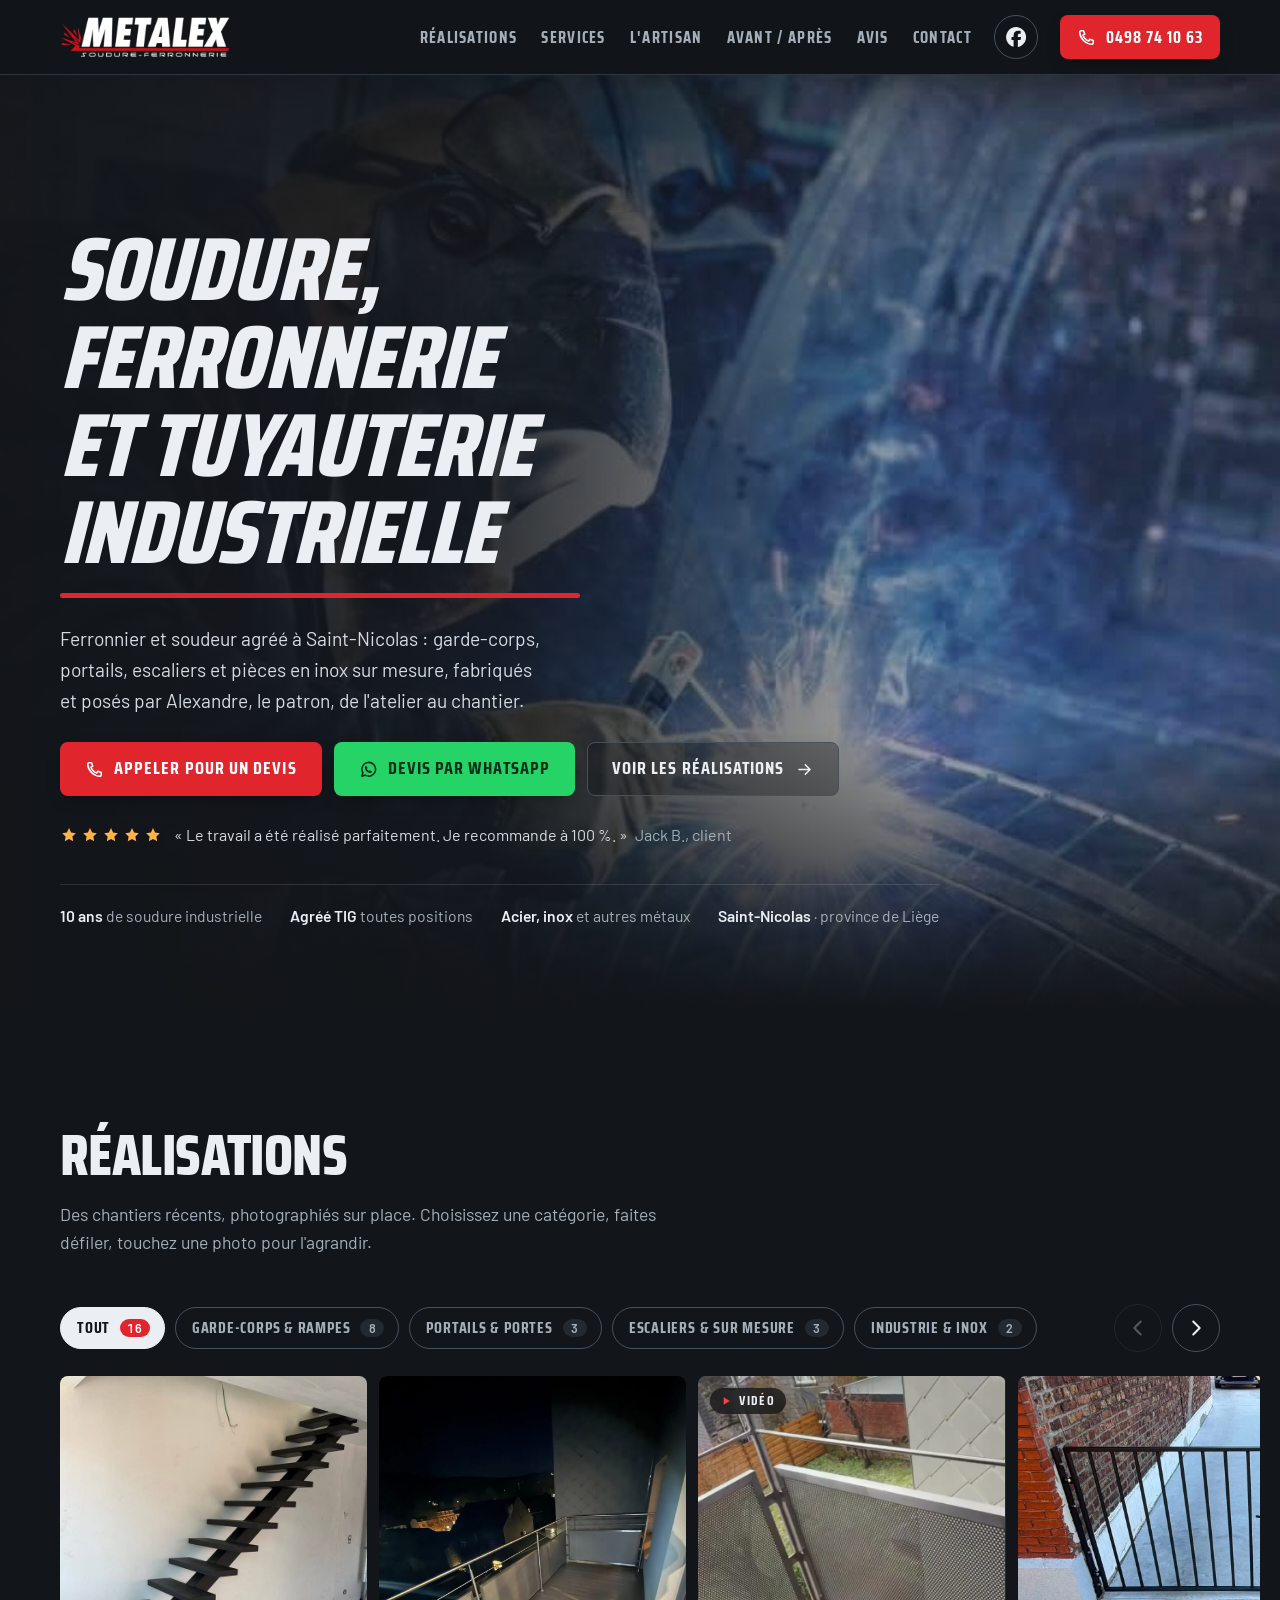
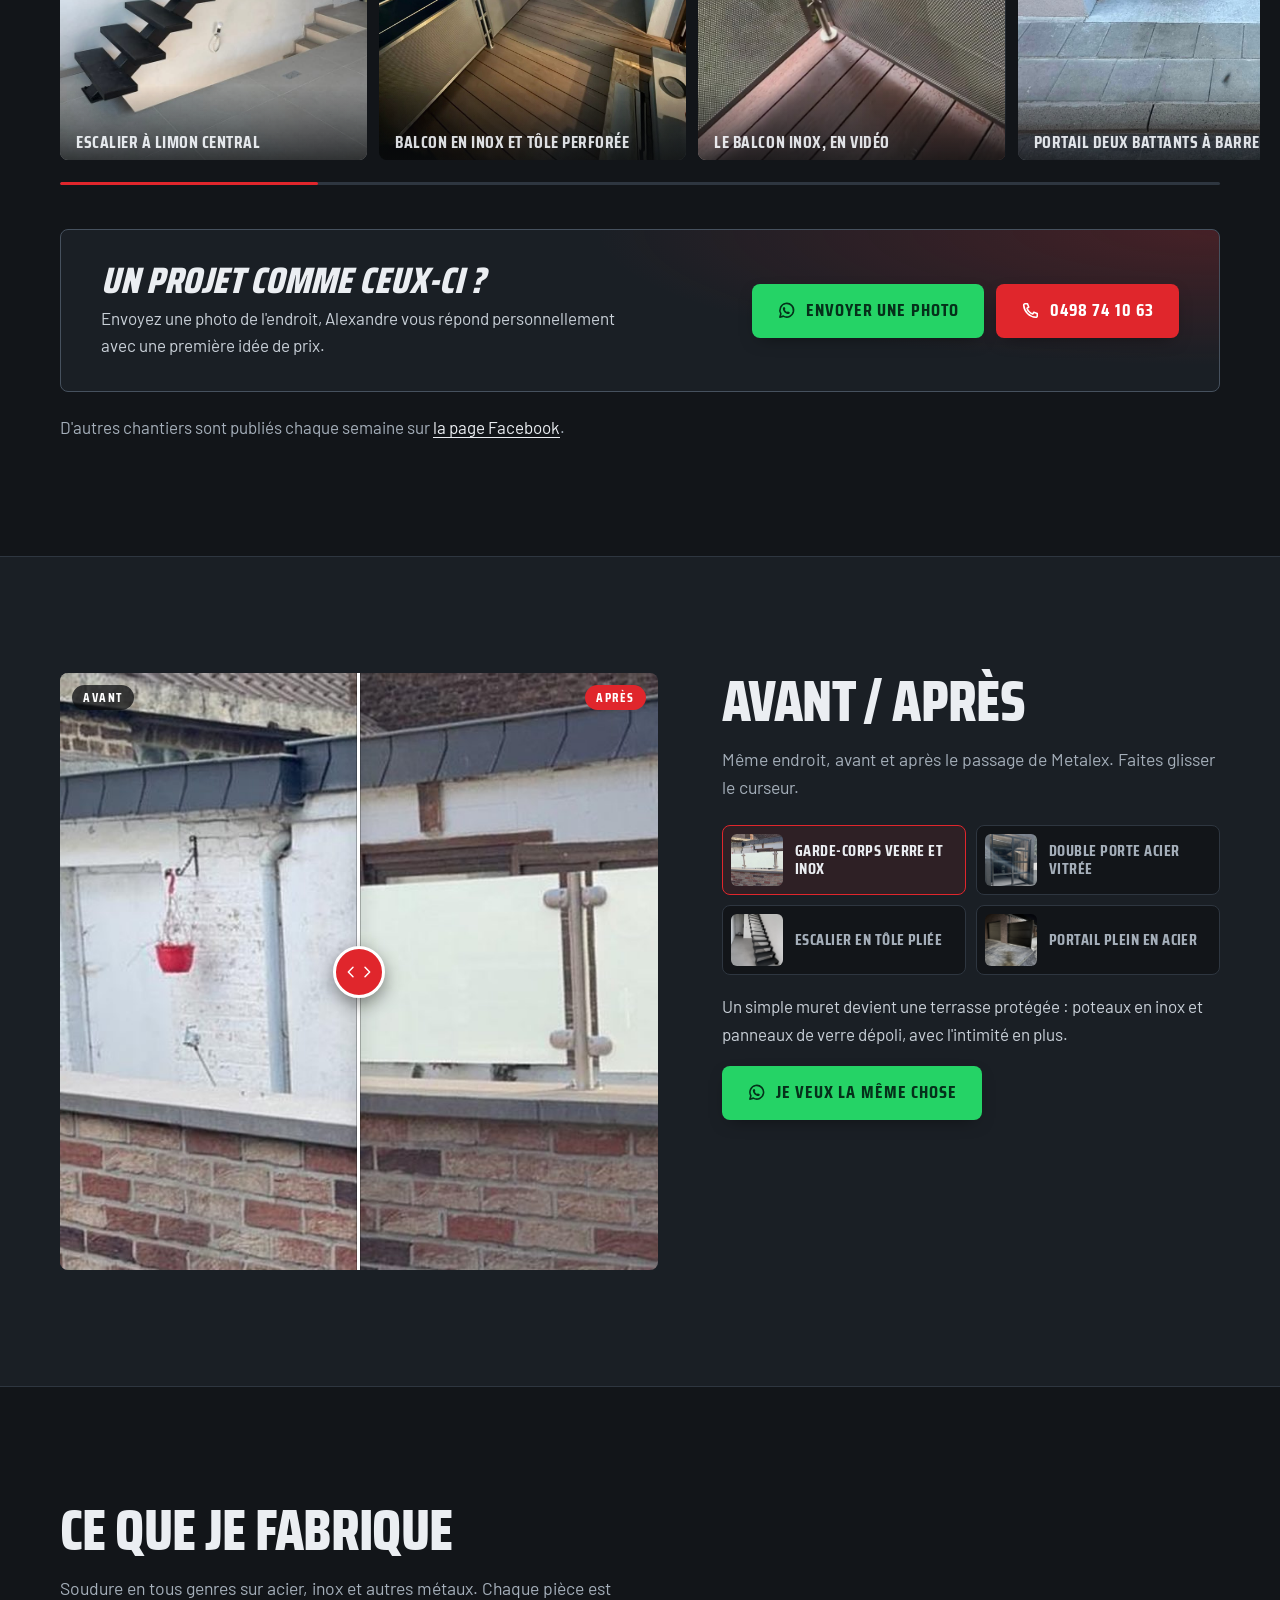
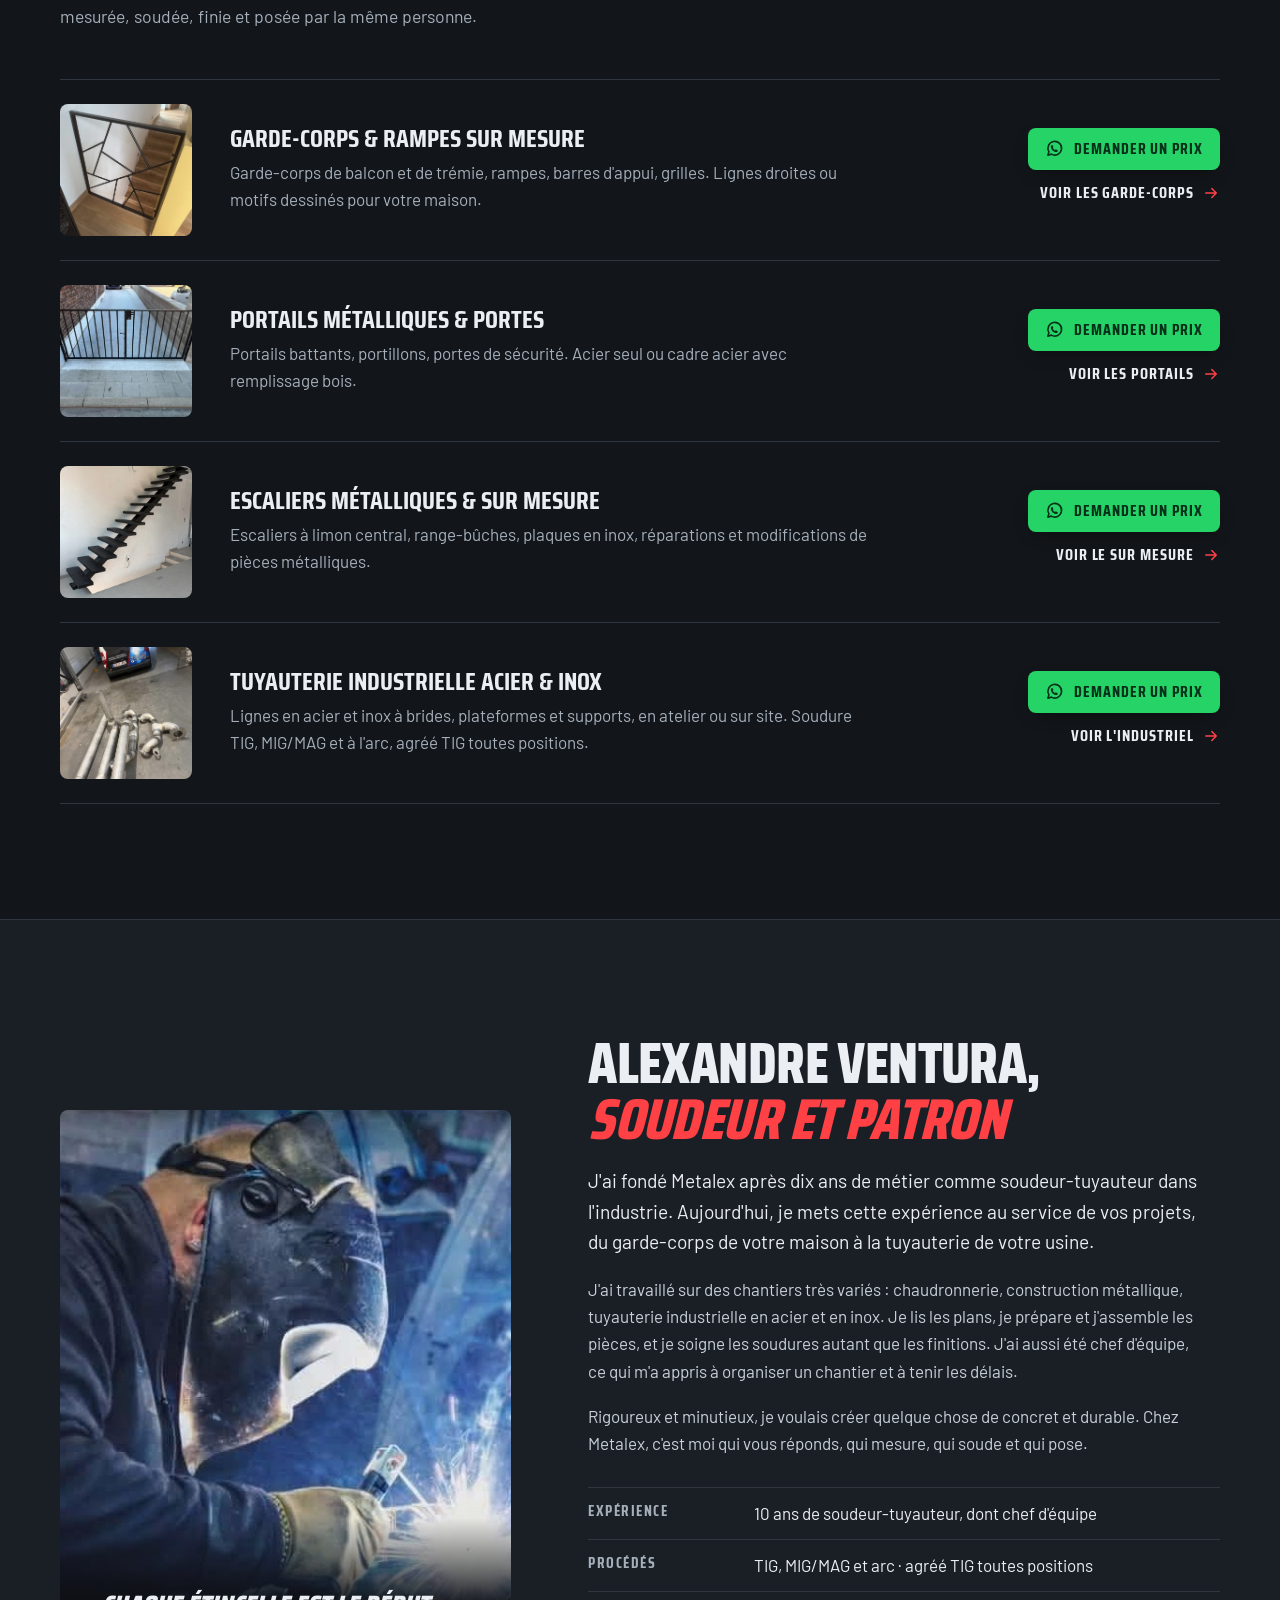
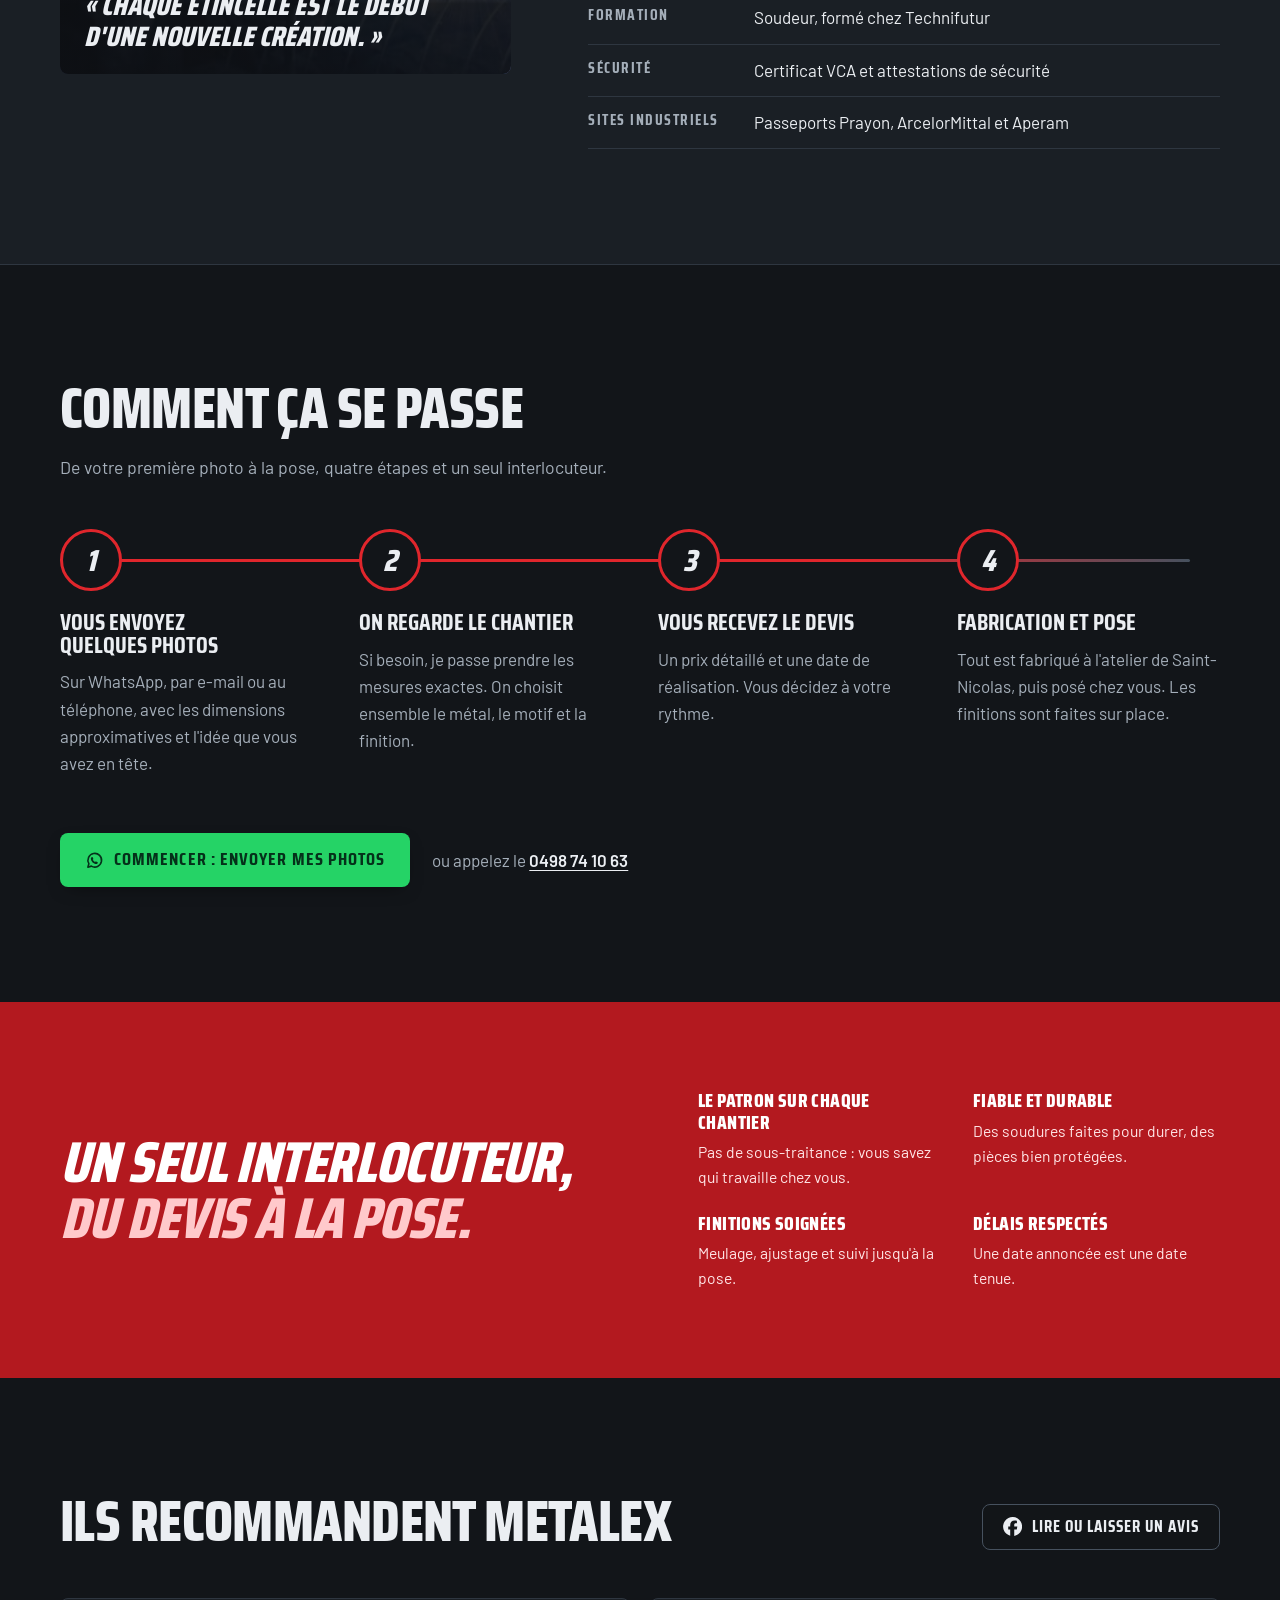
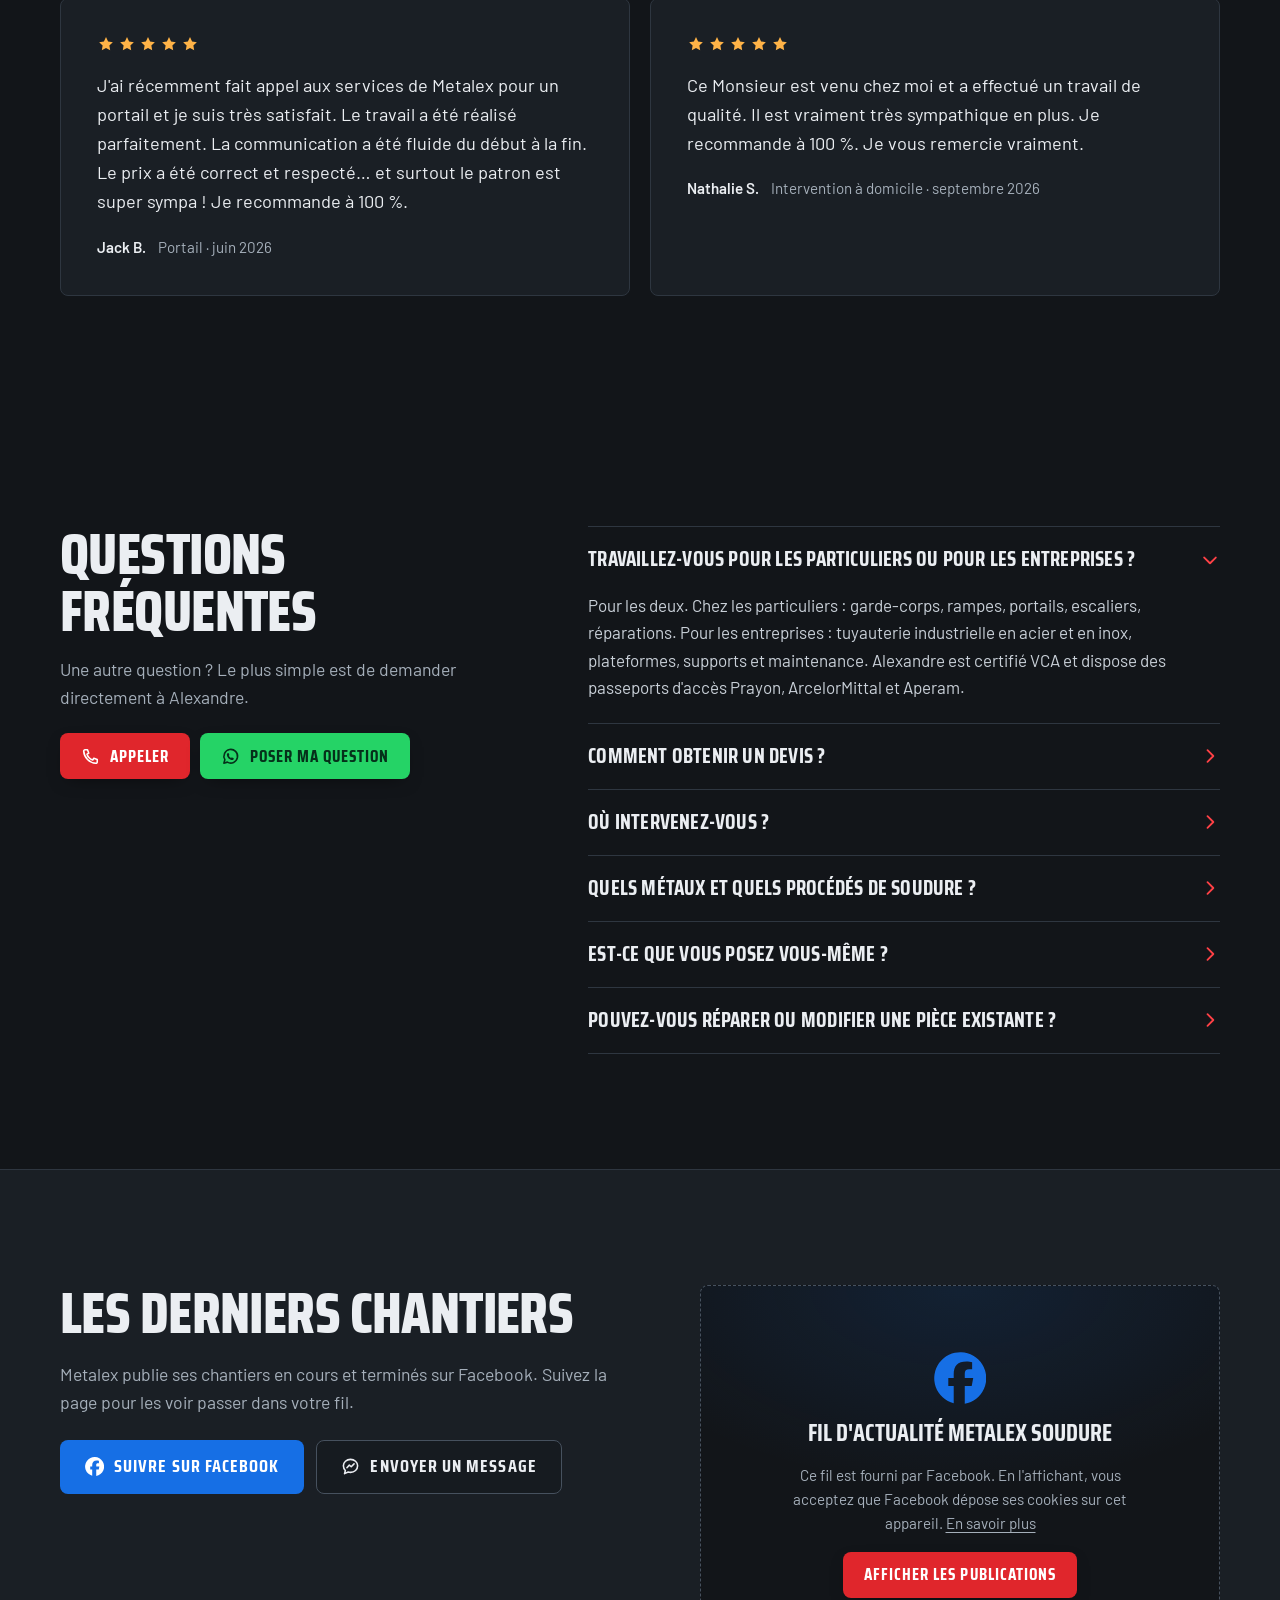
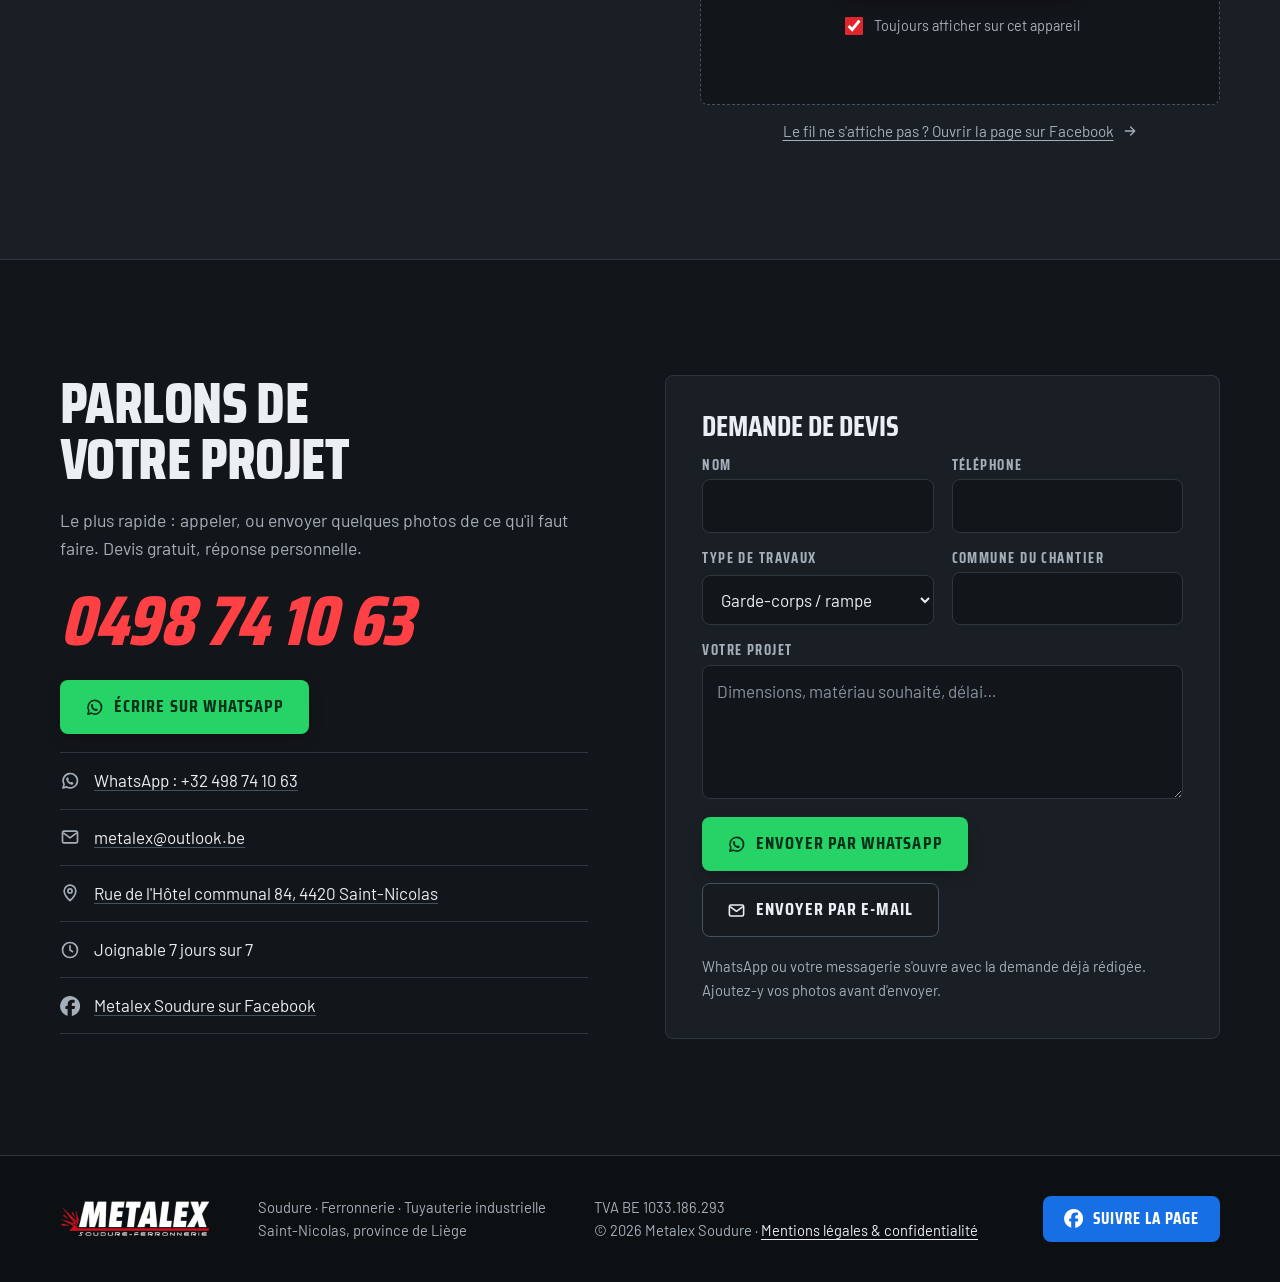
==== commit d45c295e: "Réalisations en carrousel, avant / après en comparateur unique - Galerie : carrousel horizontal par " ====
--- a/index.html
+++ b/index.html
@@ -175,20 +175,26 @@
     <div class="wrap">
       <header class="head">
         <h2>Réalisations</h2>
-        <p class="head__lead">Des chantiers récents, photographiés sur place. Touchez une photo pour l'agrandir.</p>
+        <p class="head__lead">Des chantiers récents, photographiés sur place. Choisissez une catégorie, faites défiler, touchez une photo pour l'agrandir.</p>
       </header>
 
-      <div class="filters" role="toolbar" aria-label="Filtrer les réalisations">
+      <div class="gal-bar">
+      <div class="filters" role="toolbar" aria-label="Catégories de réalisations">
         <button type="button" class="chip is-on" data-filter="tout" aria-pressed="true">Tout <span></span></button>
         <button type="button" class="chip" data-filter="garde-corps" aria-pressed="false">Garde-corps &amp; rampes <span></span></button>
         <button type="button" class="chip" data-filter="portails" aria-pressed="false">Portails &amp; portes <span></span></button>
         <button type="button" class="chip" data-filter="sur-mesure" aria-pressed="false">Escaliers &amp; sur mesure <span></span></button>
-        <button type="button" class="chip" data-filter="industrie" aria-pressed="false">Tuyauterie &amp; inox industriel <span></span></button>
+        <button type="button" class="chip" data-filter="industrie" aria-pressed="false">Industrie &amp; inox <span></span></button>
+      </div>
+      <div class="car-nav">
+        <button type="button" class="car-btn" id="car-prev" aria-label="Photos précédentes" aria-controls="grid"><svg><use href="#i-left"/></svg></button>
+        <button type="button" class="car-btn" id="car-next" aria-label="Photos suivantes" aria-controls="grid"><svg><use href="#i-right"/></svg></button>
+      </div>
       </div>
 
       <!-- Ajouter une réalisation : copier un <figure>, changer l'image, data-cat (garde-corps, portails, sur-mesure, industrie), alt et légende. -->
-      <div class="grid" id="grid">
-        <figure class="tile tile--big" data-cat="sur-mesure">
+      <div class="carousel" id="grid" tabindex="0" aria-label="Réalisations, faire défiler horizontalement">
+        <figure class="tile" data-cat="sur-mesure">
           <img src="images/escalier-limon-central.jpg" alt="Escalier droit en acier noir à limon central et marches en tôle pliée" loading="lazy" width="720" height="960">
           <figcaption>Escalier à limon central</figcaption>
         </figure>
@@ -213,7 +219,7 @@
           <img src="images/garde-corps-geometrique.jpg" alt="Garde-corps de trémie d'escalier en acier noir avec un motif de barres géométriques" loading="lazy" width="1125" height="1500">
           <figcaption>Garde-corps de trémie, motif géométrique</figcaption>
         </figure>
-        <figure class="tile tile--big" data-cat="garde-corps">
+        <figure class="tile" data-cat="garde-corps">
           <img src="images/rampe-escalier-geometrique.jpg" alt="Rampe d'escalier extérieur grise au motif géométrique, dont l'ombre se dessine sur les marches" loading="lazy" width="787" height="1400">
           <figcaption>Rampe d'escalier extérieur</figcaption>
         </figure>
@@ -254,6 +260,8 @@
           <figcaption>Barre d'appui inox, côté intérieur</figcaption>
         </figure>
       </div>
+
+      <div class="car-progress" aria-hidden="true"><span id="car-bar"></span></div>
 
       <aside class="cta-strip" aria-label="Demander un devis">
         <div class="cta-strip__text">
@@ -285,72 +293,46 @@
 
   <!-- Avant / après -->
   <section id="avant-apres" class="section section--steel">
-    <div class="wrap">
-      <header class="head">
+    <div class="wrap ba-wrap">
+      <header class="head ba-head">
         <h2>Avant / après</h2>
-        <p class="head__lead">Faites glisser le curseur pour voir la transformation : même endroit, avant et après le passage de Metalex.</p>
+        <p class="head__lead">Même endroit, avant et après le passage de Metalex. Faites glisser le curseur.</p>
       </header>
-      <div class="ba-grid">
-        <article class="ba-card ba-card--wide">
-          <div class="ba" style="--pos:50%">
-            <img src="images/avant-apres/garde-corps-verre-apres.jpg" alt="Après : Garde-corps en inox et verre dépoli posé sur le muret" loading="lazy" width="960" height="720">
-            <img class="ba__before" src="images/avant-apres/garde-corps-verre-avant.jpg" alt="Avant : Le muret de la terrasse, sans protection" loading="lazy" width="960" height="720">
-            <span class="ba__tag ba__tag--before">Avant</span>
-            <span class="ba__tag ba__tag--after">Après</span>
-            <span class="ba__handle" aria-hidden="true"><svg><use href="#i-left"/></svg><svg><use href="#i-right"/></svg></span>
-            <input class="ba__range" type="range" min="0" max="100" value="50" aria-label="Comparer avant et après : Garde-corps verre et inox">
-          </div>
-          <div class="ba-card__text">
-            <h3>Garde-corps verre et inox</h3>
-            <p>Un simple muret devient une terrasse protégée : poteaux en inox et panneaux de verre dépoli, avec l'intimité en plus.</p>
-            <a class="btn btn--wa" href="https://wa.me/32498741063?text=Bonjour%20Metalex%2C%20j%27ai%20vu%20votre%20%C2%AB%20Garde-corps%20verre%20et%20inox%20%C2%BB%20%28avant%20/%20apr%C3%A8s%29%20et%20je%20voudrais%20un%20devis%20pour%20un%20projet%20similaire%20%3A%20" target="_blank" rel="noopener"><svg><use href="#i-wa"/></svg>Je veux la même chose</a>
-          </div>
-        </article>
-        <article class="ba-card ">
-          <div class="ba" style="--pos:50%">
-            <img src="images/avant-apres/porte-garage-apres.jpg" alt="Après : Double porte en acier noir vitrée posée sur l'abri" loading="lazy" width="960" height="1280">
-            <img class="ba__before" src="images/avant-apres/porte-garage-avant.jpg" alt="Avant : L'abri de jardin ouvert, sans porte" loading="lazy" width="960" height="1280">
-            <span class="ba__tag ba__tag--before">Avant</span>
-            <span class="ba__tag ba__tag--after">Après</span>
-            <span class="ba__handle" aria-hidden="true"><svg><use href="#i-left"/></svg><svg><use href="#i-right"/></svg></span>
-            <input class="ba__range" type="range" min="0" max="100" value="50" aria-label="Comparer avant et après : Double porte acier vitrée">
-          </div>
-          <div class="ba-card__text">
-            <h3>Double porte acier vitrée</h3>
-            <p>Un abri ouvert sur l'allée, fermé par une double porte en acier vitrée, style atelier, faite sur mesure.</p>
-            <a class="btn btn--wa" href="https://wa.me/32498741063?text=Bonjour%20Metalex%2C%20j%27ai%20vu%20votre%20%C2%AB%20Double%20porte%20acier%20vitr%C3%A9e%20%C2%BB%20%28avant%20/%20apr%C3%A8s%29%20et%20je%20voudrais%20un%20devis%20pour%20un%20projet%20similaire%20%3A%20" target="_blank" rel="noopener"><svg><use href="#i-wa"/></svg>Je veux la même chose</a>
-          </div>
-        </article>
-        <article class="ba-card ">
-          <div class="ba" style="--pos:50%">
-            <img src="images/avant-apres/escalier-apres.jpg" alt="Après : L'escalier en tôle pliée noire posé dans la trémie" loading="lazy" width="960" height="1280">
-            <img class="ba__before" src="images/avant-apres/escalier-avant.jpg" alt="Avant : La trémie vide avec une échelle" loading="lazy" width="960" height="1280">
-            <span class="ba__tag ba__tag--before">Avant</span>
-            <span class="ba__tag ba__tag--after">Après</span>
-            <span class="ba__handle" aria-hidden="true"><svg><use href="#i-left"/></svg><svg><use href="#i-right"/></svg></span>
-            <input class="ba__range" type="range" min="0" max="100" value="50" aria-label="Comparer avant et après : Escalier en tôle pliée">
-          </div>
-          <div class="ba-card__text">
-            <h3>Escalier en tôle pliée</h3>
-            <p>Une trémie vide avec une échelle, puis un escalier en tôle pliée, posé et fini.</p>
-            <a class="btn btn--wa" href="https://wa.me/32498741063?text=Bonjour%20Metalex%2C%20j%27ai%20vu%20votre%20%C2%AB%20Escalier%20en%20t%C3%B4le%20pli%C3%A9e%20%C2%BB%20%28avant%20/%20apr%C3%A8s%29%20et%20je%20voudrais%20un%20devis%20pour%20un%20projet%20similaire%20%3A%20" target="_blank" rel="noopener"><svg><use href="#i-wa"/></svg>Je veux la même chose</a>
-          </div>
-        </article>
-        <article class="ba-card ">
-          <div class="ba" style="--pos:50%">
-            <img src="images/avant-apres/portail-plein-apres.jpg" alt="Après : Le portail plein en acier noir posé dans l'allée" loading="lazy" width="960" height="1280">
-            <img class="ba__before" src="images/avant-apres/portail-plein-avant.jpg" alt="Avant : L'allée latérale ouverte, sans portail" loading="lazy" width="960" height="1280">
-            <span class="ba__tag ba__tag--before">Avant</span>
-            <span class="ba__tag ba__tag--after">Après</span>
-            <span class="ba__handle" aria-hidden="true"><svg><use href="#i-left"/></svg><svg><use href="#i-right"/></svg></span>
-            <input class="ba__range" type="range" min="0" max="100" value="50" aria-label="Comparer avant et après : Portail plein en acier">
-          </div>
-          <div class="ba-card__text">
-            <h3>Portail plein en acier</h3>
-            <p>Une allée ouverte sur la rue, fermée par un portail plein en acier fabriqué à l'atelier puis peint.</p>
-            <a class="btn btn--wa" href="https://wa.me/32498741063?text=Bonjour%20Metalex%2C%20j%27ai%20vu%20votre%20%C2%AB%20Portail%20plein%20en%20acier%20%C2%BB%20%28avant%20/%20apr%C3%A8s%29%20et%20je%20voudrais%20un%20devis%20pour%20un%20projet%20similaire%20%3A%20" target="_blank" rel="noopener"><svg><use href="#i-wa"/></svg>Je veux la même chose</a>
-          </div>
-        </article>
+
+      <div class="ba" id="ba" style="--pos:50%">
+        <img id="ba-after" src="images/avant-apres/garde-corps-verre-apres.jpg" alt="Après : Garde-corps en inox et verre dépoli posé sur le muret" loading="lazy" width="960" height="960">
+        <img class="ba__before" id="ba-before" src="images/avant-apres/garde-corps-verre-avant.jpg" alt="Avant : Le muret de la terrasse, sans protection" loading="lazy" width="960" height="960">
+        <span class="ba__tag ba__tag--before">Avant</span>
+        <span class="ba__tag ba__tag--after">Après</span>
+        <span class="ba__handle" aria-hidden="true"><svg><use href="#i-left"/></svg><svg><use href="#i-right"/></svg></span>
+        <input class="ba__range" id="ba-range" type="range" min="0" max="100" value="50" aria-label="Comparer avant et après">
+      </div>
+
+      <div class="ba-side">
+        <ul class="ba-picks" aria-label="Choisir une transformation">
+          <li><button type="button" class="ba-pick is-on" aria-pressed="true"
+            data-before="images/avant-apres/garde-corps-verre-avant.jpg" data-before-alt="Avant : Le muret de la terrasse, sans protection" data-after="images/avant-apres/garde-corps-verre-apres.jpg" data-after-alt="Après : Garde-corps en inox et verre dépoli posé sur le muret" data-text="Un simple muret devient une terrasse protégée : poteaux en inox et panneaux de verre dépoli, avec l'intimité en plus.">
+            <img src="images/avant-apres/garde-corps-verre-apres.jpg" alt="" loading="lazy" width="96" height="96">
+            <span>Garde-corps verre et inox</span>
+          </button></li>
+          <li><button type="button" class="ba-pick" aria-pressed="false"
+            data-before="images/avant-apres/porte-garage-avant.jpg" data-before-alt="Avant : L'abri de jardin ouvert, sans porte" data-after="images/avant-apres/porte-garage-apres.jpg" data-after-alt="Après : Double porte en acier noir vitrée posée sur l'abri" data-text="Un abri ouvert sur l'allée, fermé par une double porte en acier vitrée, style atelier, faite sur mesure.">
+            <img src="images/avant-apres/porte-garage-apres.jpg" alt="" loading="lazy" width="96" height="96">
+            <span>Double porte acier vitrée</span>
+          </button></li>
+          <li><button type="button" class="ba-pick" aria-pressed="false"
+            data-before="images/avant-apres/escalier-avant.jpg" data-before-alt="Avant : La trémie vide avec une échelle" data-after="images/avant-apres/escalier-apres.jpg" data-after-alt="Après : L'escalier en tôle pliée noire posé dans la trémie" data-text="Une trémie vide avec une échelle, puis un escalier en tôle pliée, posé et fini.">
+            <img src="images/avant-apres/escalier-apres.jpg" alt="" loading="lazy" width="96" height="96">
+            <span>Escalier en tôle pliée</span>
+          </button></li>
+          <li><button type="button" class="ba-pick" aria-pressed="false"
+            data-before="images/avant-apres/portail-plein-avant.jpg" data-before-alt="Avant : L'allée latérale ouverte, sans portail" data-after="images/avant-apres/portail-plein-apres.jpg" data-after-alt="Après : Le portail plein en acier noir posé dans l'allée" data-text="Une allée ouverte sur la rue, fermée par un portail plein en acier fabriqué à l'atelier puis peint.">
+            <img src="images/avant-apres/portail-plein-apres.jpg" alt="" loading="lazy" width="96" height="96">
+            <span>Portail plein en acier</span>
+          </button></li>
+        </ul>
+        <p class="ba-text" id="ba-text" aria-live="polite">Un simple muret devient une terrasse protégée : poteaux en inox et panneaux de verre dépoli, avec l'intimité en plus.</p>
+        <a class="btn btn--wa btn--lg" id="ba-wa" href="https://wa.me/32498741063?text=Bonjour%20Metalex%2C%20j%27ai%20vu%20votre%20%C2%AB%20Garde-corps%20verre%20et%20inox%20%C2%BB%20%28avant%20/%20apr%C3%A8s%29%20et%20je%20voudrais%20un%20devis%20pour%20un%20projet%20similaire%20%3A%20" target="_blank" rel="noopener"><svg><use href="#i-wa"/></svg>Je veux la même chose</a>
       </div>
     </div>
   </section>
@@ -678,7 +660,38 @@
       t.hidden = !show;
       if (show) { t.classList.remove('is-in'); void t.offsetWidth; t.classList.add('is-in'); }
     });
+    carousel.scrollLeft = 0;
+    updateCarousel();
   }
+
+  /* ---------- Carrousel ---------- */
+  var carousel = document.getElementById('grid');
+  var carPrev = document.getElementById('car-prev');
+  var carNext = document.getElementById('car-next');
+  var carBar = document.getElementById('car-bar');
+  function updateCarousel() {
+    var max = carousel.scrollWidth - carousel.clientWidth;
+    var x = carousel.scrollLeft;
+    carPrev.disabled = x <= 4;
+    carNext.disabled = x >= max - 4;
+    var visibleShare = max > 0 ? carousel.clientWidth / carousel.scrollWidth : 1;
+    carBar.style.width = Math.max(visibleShare * 100, 8) + '%';
+    carBar.style.transform = 'translateX(' + (max > 0 ? (x / max) * (100 / Math.max(visibleShare, .08) - 100) : 0) + '%)';
+  }
+  function step(dir) {
+    var reduce = window.matchMedia('(prefers-reduced-motion: reduce)').matches;
+    carousel.scrollBy({ left: dir * carousel.clientWidth * 0.85, behavior: reduce ? 'auto' : 'smooth' });
+  }
+  carPrev.addEventListener('click', function () { step(-1); });
+  carNext.addEventListener('click', function () { step(1); });
+  carousel.addEventListener('scroll', updateCarousel, { passive: true });
+  window.addEventListener('resize', updateCarousel);
+  carousel.addEventListener('keydown', function (e) {
+    if (e.target !== carousel) return;
+    if (e.key === 'ArrowRight') { e.preventDefault(); step(1); }
+    if (e.key === 'ArrowLeft') { e.preventDefault(); step(-1); }
+  });
+  updateCarousel();
 
   document.querySelectorAll('[data-goto]').forEach(function (b) {
     b.addEventListener('click', function () {
@@ -764,9 +777,23 @@
   });
 
   /* ---------- Avant / après ---------- */
-  document.querySelectorAll('.ba').forEach(function (ba) {
-    var range = ba.querySelector('.ba__range');
-    range.addEventListener('input', function () { ba.style.setProperty('--pos', range.value + '%'); });
+  var ba = document.getElementById('ba');
+  var baRange = document.getElementById('ba-range');
+  baRange.addEventListener('input', function () { ba.style.setProperty('--pos', baRange.value + '%'); });
+  var picks = Array.prototype.slice.call(document.querySelectorAll('.ba-pick'));
+  picks.forEach(function (pick) {
+    pick.addEventListener('click', function () {
+      picks.forEach(function (p) { var on = p === pick; p.classList.toggle('is-on', on); p.setAttribute('aria-pressed', on); });
+      var before = document.getElementById('ba-before'), after = document.getElementById('ba-after');
+      before.src = pick.dataset.before; before.alt = pick.dataset.beforeAlt;
+      after.src = pick.dataset.after; after.alt = pick.dataset.afterAlt;
+      baRange.value = 50; ba.style.setProperty('--pos', '50%');
+      ba.classList.remove('is-in'); void ba.offsetWidth; ba.classList.add('is-in');
+      var title = pick.querySelector('span').textContent;
+      document.getElementById('ba-text').textContent = pick.dataset.text;
+      document.getElementById('ba-wa').href = 'https://wa.me/32498741063?text=' +
+        encodeURIComponent('Bonjour Metalex, j\'ai vu votre « ' + title + ' » (avant / après) et je voudrais un devis pour un projet similaire : ');
+    });
   });
 
   /* ---------- Fil Facebook (chargé seulement après accord) ---------- */
--- a/style.css
+++ b/style.css
@@ -182,7 +182,17 @@
 .head__lead { color: var(--muted); max-width: 60ch; font-size: 1.1rem; }
 
 /* ---------- Galerie ---------- */
-.filters { display: flex; flex-wrap: wrap; gap: 10px; margin-bottom: 26px; }
+.gal-bar { display: flex; align-items: center; justify-content: space-between; gap: 16px; margin-bottom: 22px; }
+.filters { display: flex; flex-wrap: wrap; gap: 10px; min-width: 0; }
+.car-nav { display: flex; gap: 10px; flex: none; }
+.car-btn {
+  display: grid; place-items: center; width: 48px; height: 48px; border-radius: 50%;
+  border: 1.5px solid var(--line-hi); background: transparent; color: var(--text); cursor: pointer;
+  transition: background-color .2s, border-color .2s, opacity .2s;
+}
+.car-btn svg { width: 22px; height: 22px; }
+.car-btn:hover:not(:disabled) { background: var(--red); border-color: var(--red); }
+.car-btn:disabled { opacity: .3; cursor: default; }
 .chip {
   display: inline-flex; align-items: center; gap: 10px; min-height: 42px; padding: 8px 14px 8px 16px;
   font: 700 .98rem/1 var(--display); letter-spacing: .05em; text-transform: uppercase;
@@ -197,17 +207,22 @@
 .chip.is-on { background: var(--text); border-color: var(--text); color: var(--ink); }
 .chip.is-on span { background: var(--red); color: #fff; }
 
-.grid {
-  display: grid; gap: 12px;
-  grid-template-columns: repeat(4, minmax(0, 1fr));
-  grid-auto-flow: dense;
-}
+.carousel {
+  --h: clamp(300px, 30vw, 400px);
+  display: flex; gap: 12px;
+  overflow-x: auto; overscroll-behavior-x: contain;
+  scroll-snap-type: x mandatory; scroll-padding-inline: var(--gutter);
+  margin-inline: calc(var(--gutter) * -1); padding: 2px var(--gutter) 4px;
+  scrollbar-width: none;
+}
+.carousel::-webkit-scrollbar { display: none; }
+.carousel:focus-visible { outline: 2px solid var(--arc); outline-offset: 2px; }
 .tile {
-  position: relative; margin: 0; overflow: hidden; cursor: zoom-in;
-  aspect-ratio: 4 / 5; border-radius: var(--r); background: var(--plate);
-}
-.tile--big { grid-column: span 2; grid-row: span 2; }
-.tile--wide { grid-column: span 2; aspect-ratio: 8 / 5; }
+  position: relative; margin: 0; overflow: hidden; cursor: zoom-in; flex: none;
+  height: var(--h); aspect-ratio: 4 / 5; scroll-snap-align: start;
+  border-radius: var(--r); background: var(--plate);
+}
+.tile--wide { aspect-ratio: 4 / 3; }
 .tile img, .tile video { position: absolute; inset: 0; width: 100%; height: 100%; object-fit: cover; transition: transform .7s var(--ease), filter .5s; }
 .tile:hover img, .tile:hover video, .tile:focus-visible img { transform: scale(1.04); }
 .tile figcaption {
@@ -217,7 +232,6 @@
   transform: translateY(6px); opacity: .92; transition: transform .4s var(--ease), opacity .4s;
 }
 .tile:hover figcaption, .tile:focus-visible figcaption { transform: none; opacity: 1; }
-.tile--big figcaption { font-size: 1.45rem; padding: 64px 22px 20px; }
 .tile__play {
   position: absolute; top: 12px; left: 12px;
   display: inline-flex; align-items: center; gap: 6px; padding: 6px 11px 6px 9px; border-radius: 999px;
@@ -240,25 +254,39 @@
 .cta-strip__title { font: italic 800 clamp(1.7rem, 3vw, 2.3rem)/1 var(--display); text-transform: uppercase; }
 .cta-strip__text p:last-child { color: #c9d0d8; }
 .cta-strip__actions { display: flex; flex-wrap: wrap; gap: 12px; }
+.car-progress { position: relative; height: 3px; margin-top: 18px; border-radius: 2px; background: var(--line); overflow: hidden; }
+.car-progress span { position: absolute; left: 0; top: 0; bottom: 0; width: 20%; border-radius: 2px; background: var(--red); transition: transform .15s linear; }
 .grid__more { margin-top: 22px; color: var(--muted); }
 .grid__more a { color: var(--text); }
 
 /* ---------- Avant / après ---------- */
-.ba-grid { display: grid; grid-template-columns: repeat(3, minmax(0, 1fr)); gap: clamp(20px, 2.5vw, 32px); }
-.ba-card { display: grid; gap: 18px; align-content: start; }
-.ba-card--wide { grid-column: 1 / -1; grid-template-columns: minmax(0, 7fr) minmax(0, 4fr); align-items: center; gap: clamp(24px, 4vw, 56px); }
-.ba-card__text { display: grid; gap: 10px; justify-items: start; }
-.ba-card__text h3 { font-size: 1.5rem; }
-.ba-card--wide .ba-card__text h3 { font-size: clamp(1.8rem, 3vw, 2.4rem); }
-.ba-card__text p { color: #c9d0d8; }
-.ba-card__text .btn { margin-top: 6px; min-height: 42px; padding: 9px 16px; font-size: .98rem; }
+.ba-wrap {
+  display: grid; grid-template-columns: minmax(0, 6fr) minmax(0, 5fr);
+  grid-template-areas: "slider head" "slider side";
+  grid-template-rows: auto 1fr; column-gap: clamp(28px, 5vw, 72px); align-items: start;
+}
+.ba-head { grid-area: head; margin-bottom: 24px; }
+.ba-wrap > .ba { grid-area: slider; }
+.ba-side { grid-area: side; display: grid; gap: 18px; justify-items: start; align-content: start; }
+.ba-picks { list-style: none; margin: 0; padding: 0; width: 100%; display: grid; grid-template-columns: repeat(2, minmax(0, 1fr)); gap: 10px; }
+.ba-pick {
+  width: 100%; display: flex; align-items: center; gap: 12px; padding: 8px 12px 8px 8px; text-align: left;
+  font: 700 1rem/1.15 var(--display); letter-spacing: .03em; text-transform: uppercase; color: var(--muted);
+  background: var(--ink); border: 1.5px solid var(--line); border-radius: var(--r); cursor: pointer;
+  transition: border-color .2s, color .2s, background-color .2s;
+}
+.ba-pick img { width: 52px; height: 52px; flex: none; object-fit: cover; border-radius: 6px; filter: grayscale(.6); transition: filter .3s; }
+.ba-pick:hover { color: var(--text); border-color: var(--line-hi); }
+.ba-pick.is-on { color: var(--text); border-color: var(--red); background: rgba(224, 38, 44, .1); }
+.ba-pick.is-on img { filter: none; }
+.ba-text { color: #c9d0d8; max-width: 52ch; min-height: 3.2em; }
+.ba.is-in img { animation: tile-in .45s var(--ease); }
 
 .ba {
   --pos: 50%;
   position: relative; overflow: hidden; border-radius: var(--r); background: var(--plate);
-  aspect-ratio: 3 / 4; user-select: none; touch-action: pan-y;
-}
-.ba-card--wide .ba { aspect-ratio: 4 / 3; }
+  aspect-ratio: 1 / 1; user-select: none; touch-action: pan-y;
+}
 .ba img { position: absolute; inset: 0; width: 100%; height: 100%; object-fit: cover; pointer-events: none; }
 .ba__before { clip-path: inset(0 calc(100% - var(--pos)) 0 0); }
 .ba::after {
@@ -493,14 +521,13 @@
 @media (max-width: 1020px) {
   .nav { display: none; }
   .icon-btn { margin-left: auto; }
-  .grid { grid-template-columns: repeat(3, minmax(0, 1fr)); }
   .news, .contact__in, .pledge__in, .about__in, .faq { grid-template-columns: minmax(0, 1fr); }
   .faq .head { position: static; }
   .about__photo { max-width: 520px; aspect-ratio: 4 / 3; }
   .news__intro { position: static; }
   .steps { grid-template-columns: repeat(2, minmax(0, 1fr)); row-gap: 40px; }
-  .ba-grid { grid-template-columns: repeat(2, minmax(0, 1fr)); }
-  .ba-card--wide { grid-template-columns: minmax(0, 1fr); }
+  .ba-wrap { grid-template-columns: minmax(0, 1fr); grid-template-areas: "head" "slider" "side"; }
+  .ba-wrap > .ba { max-width: 620px; width: 100%; margin-bottom: 20px; }
   .steps::before { display: none; }
 }
 
@@ -521,9 +548,11 @@
   .filters { flex-wrap: nowrap; overflow-x: auto; margin-inline: calc(var(--gutter) * -1); padding-inline: var(--gutter); scrollbar-width: none; }
   .filters::-webkit-scrollbar { display: none; }
   .chip { flex: none; }
-  .grid { grid-template-columns: repeat(2, minmax(0, 1fr)); gap: 8px; }
+  .gal-bar { margin-bottom: 16px; }
+  .car-nav { display: none; }
+  .carousel { --h: min(96vw, 420px); gap: 10px; }
+  .tile { width: 76vw; aspect-ratio: auto; }
   .tile figcaption { font-size: .92rem; padding: 36px 10px 10px; }
-  .tile--big figcaption { font-size: 1.15rem; padding: 48px 14px 14px; }
   .svc { grid-template-columns: 84px minmax(0, 1fr); align-items: start; }
   .svc__img { width: 84px; height: 84px; }
   .svc__actions { grid-column: 2; justify-items: start; }
@@ -539,7 +568,12 @@
   .creds div { grid-template-columns: minmax(0, 1fr); gap: 2px; }
   .contact__wa { width: 100%; }
   .steps { grid-template-columns: minmax(0, 1fr); row-gap: 28px; }
-  .ba-grid { grid-template-columns: minmax(0, 1fr); }
+  .ba-picks { display: flex; overflow-x: auto; scrollbar-width: none; margin-inline: calc(var(--gutter) * -1); padding-inline: var(--gutter); width: auto; justify-self: stretch; }
+  .ba-picks::-webkit-scrollbar { display: none; }
+  .ba-picks li { flex: none; }
+  .ba-pick { width: auto; padding-right: 14px; font-size: .92rem; }
+  .ba-pick img { width: 44px; height: 44px; }
+  .ba-side .btn { width: 100%; }
   .steps::before { display: block; left: 29px; right: auto; top: 30px; bottom: 30px; width: 3px; height: auto; background: linear-gradient(180deg, var(--red), var(--red) 70%, var(--line-hi)); }
   .step { grid-template-columns: 62px minmax(0, 1fr); column-gap: 18px; }
   .step__n { grid-row: span 2; margin-bottom: 0; }
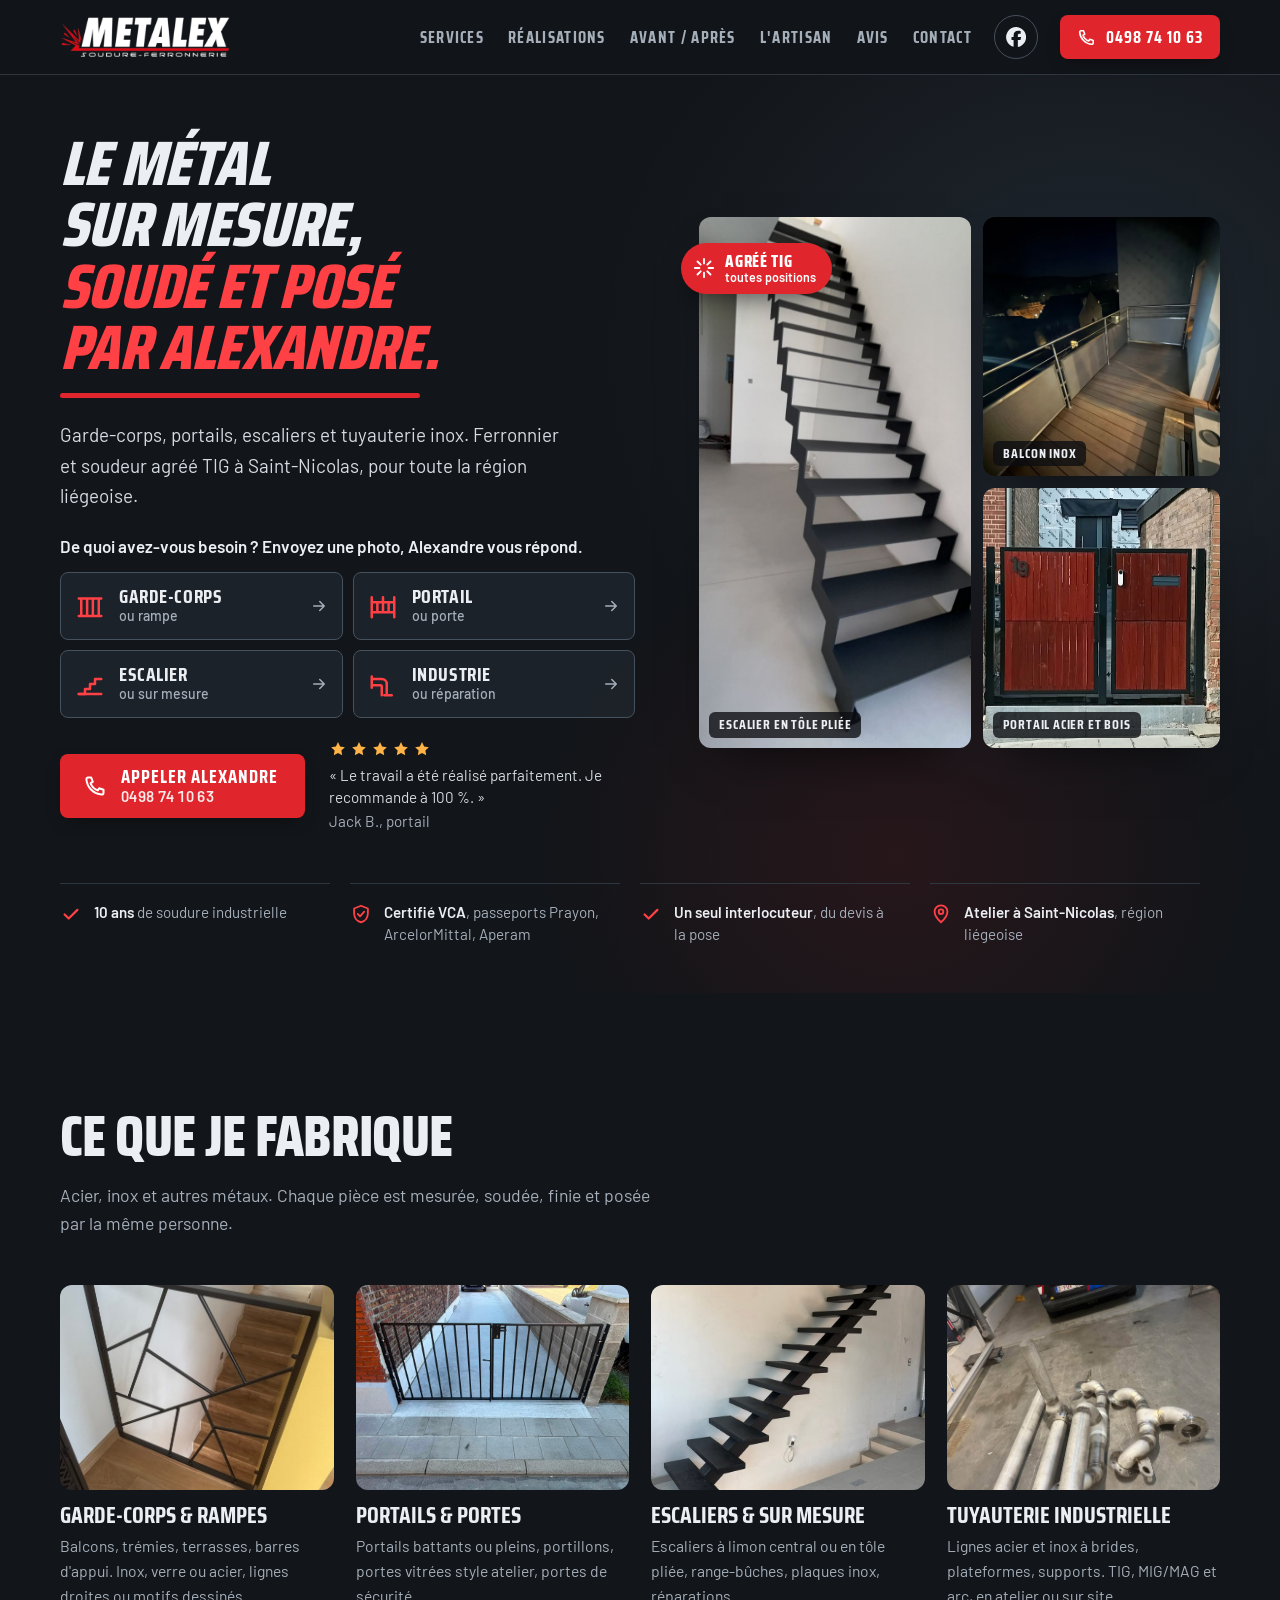
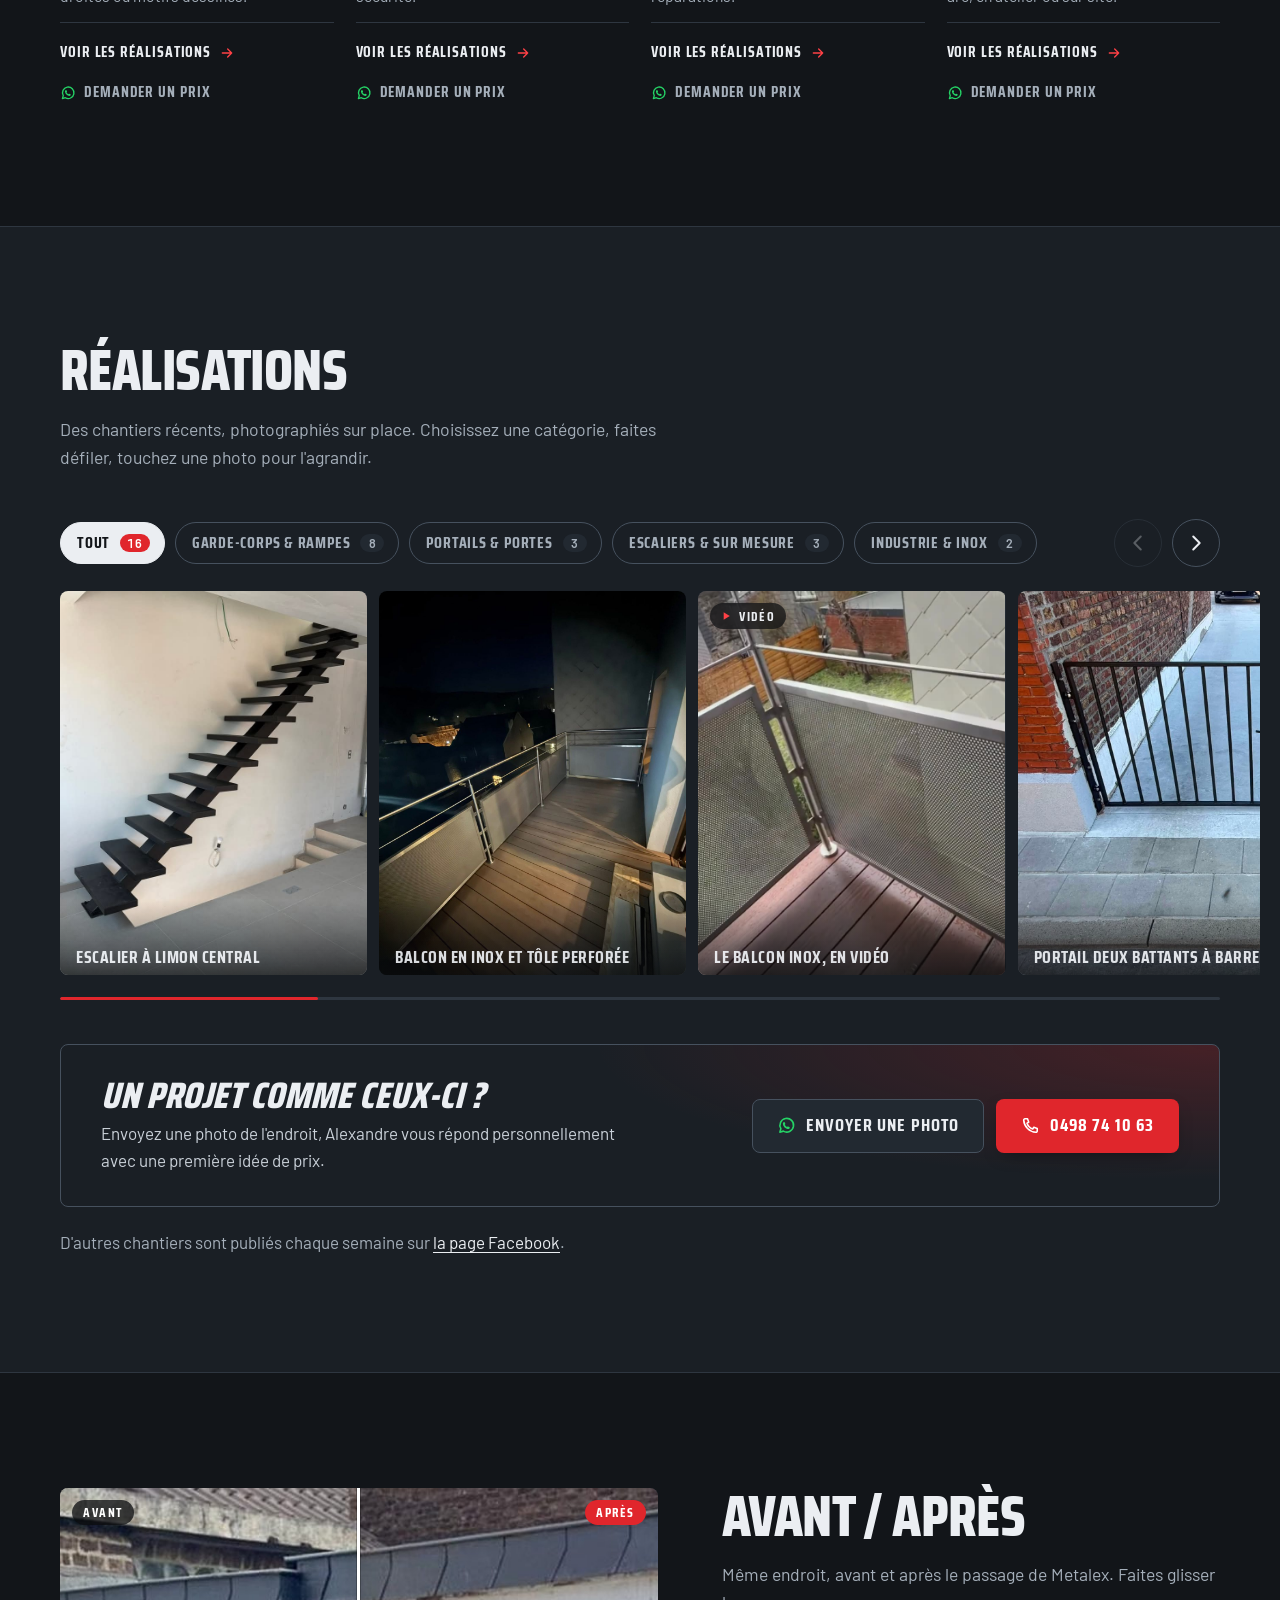
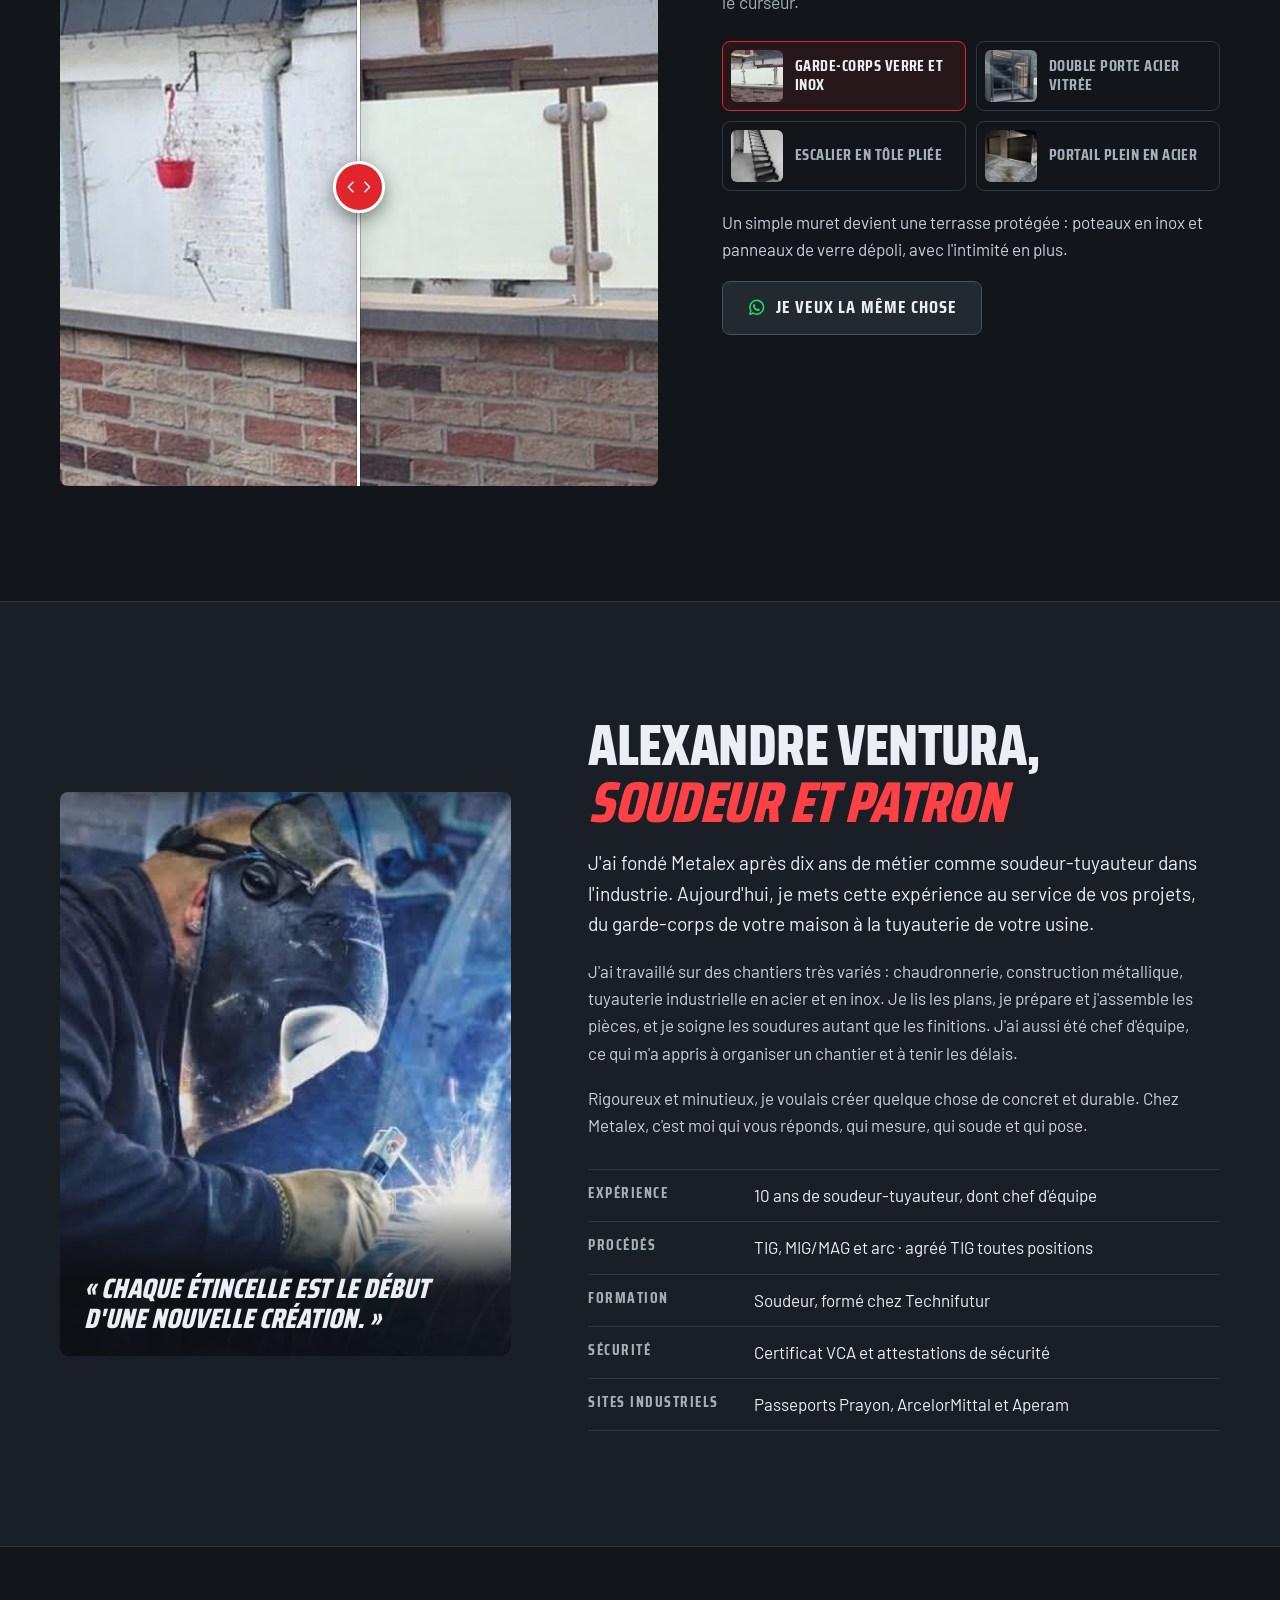
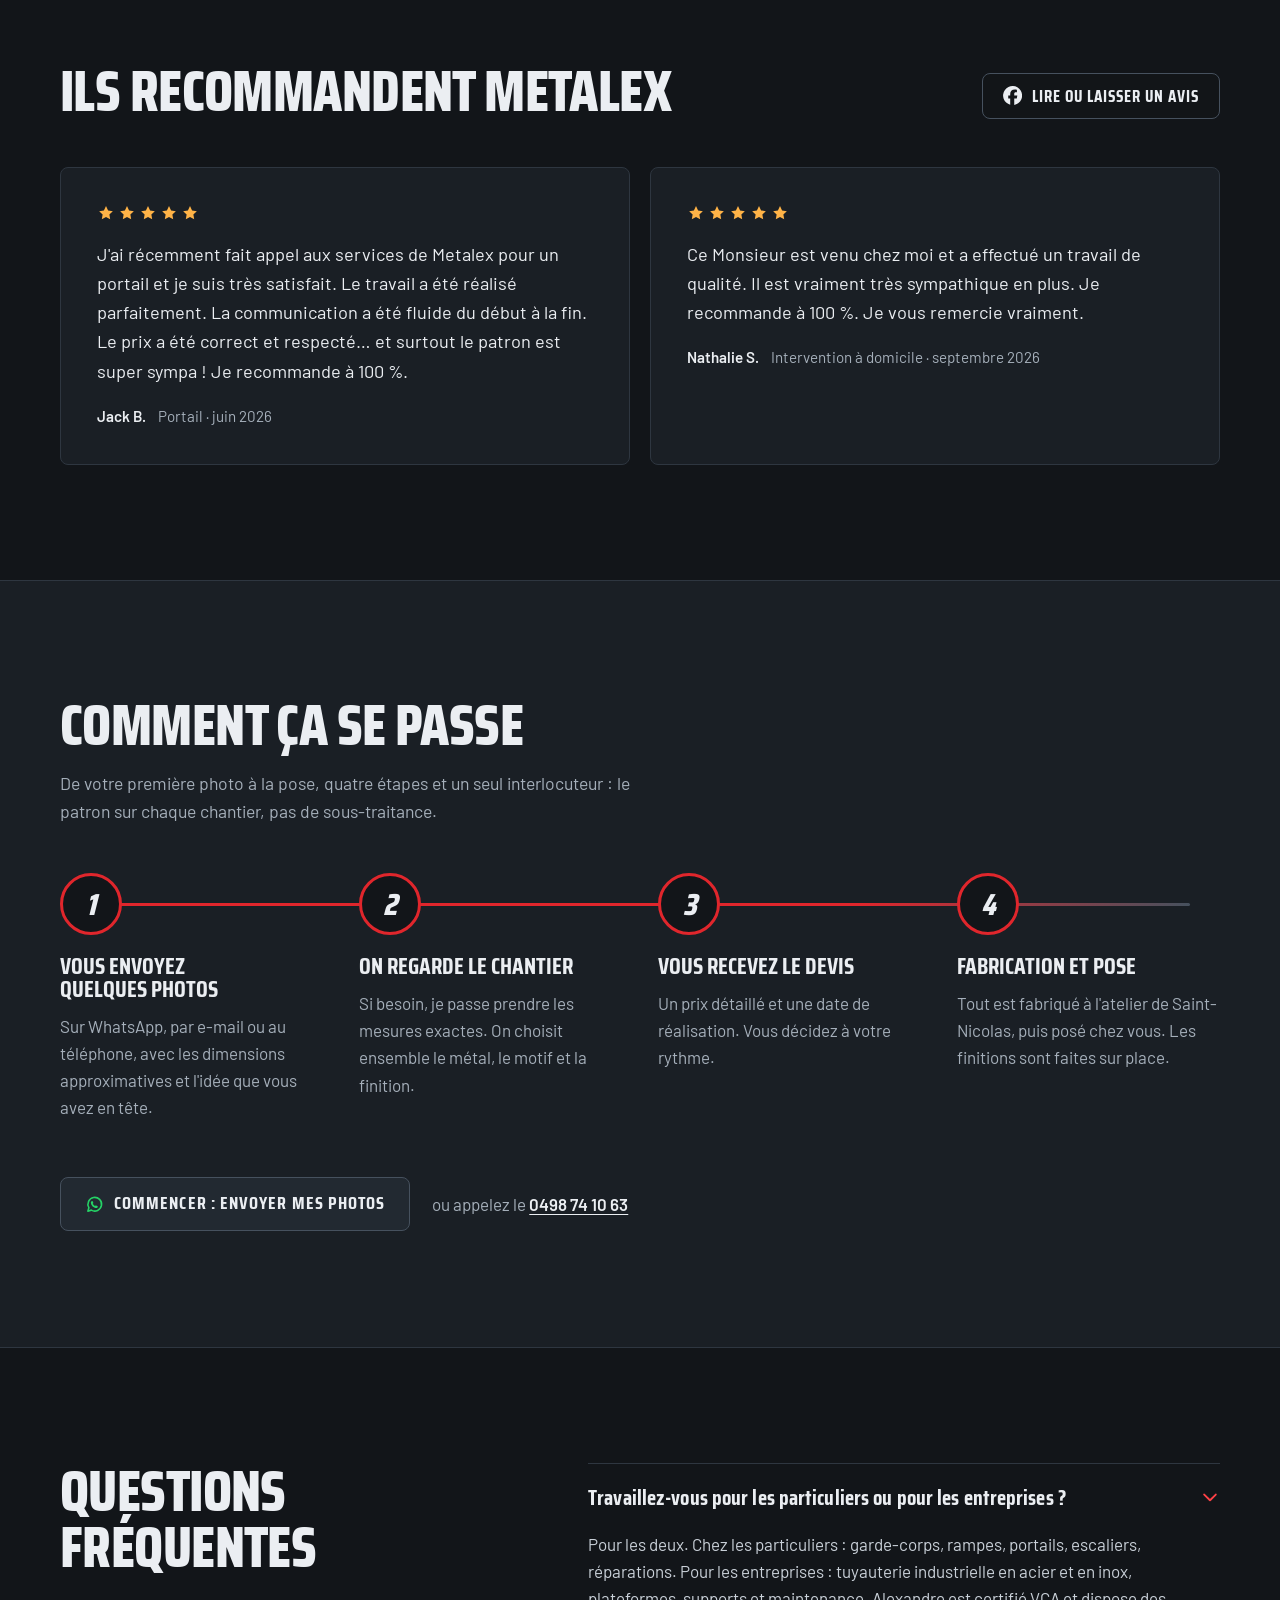
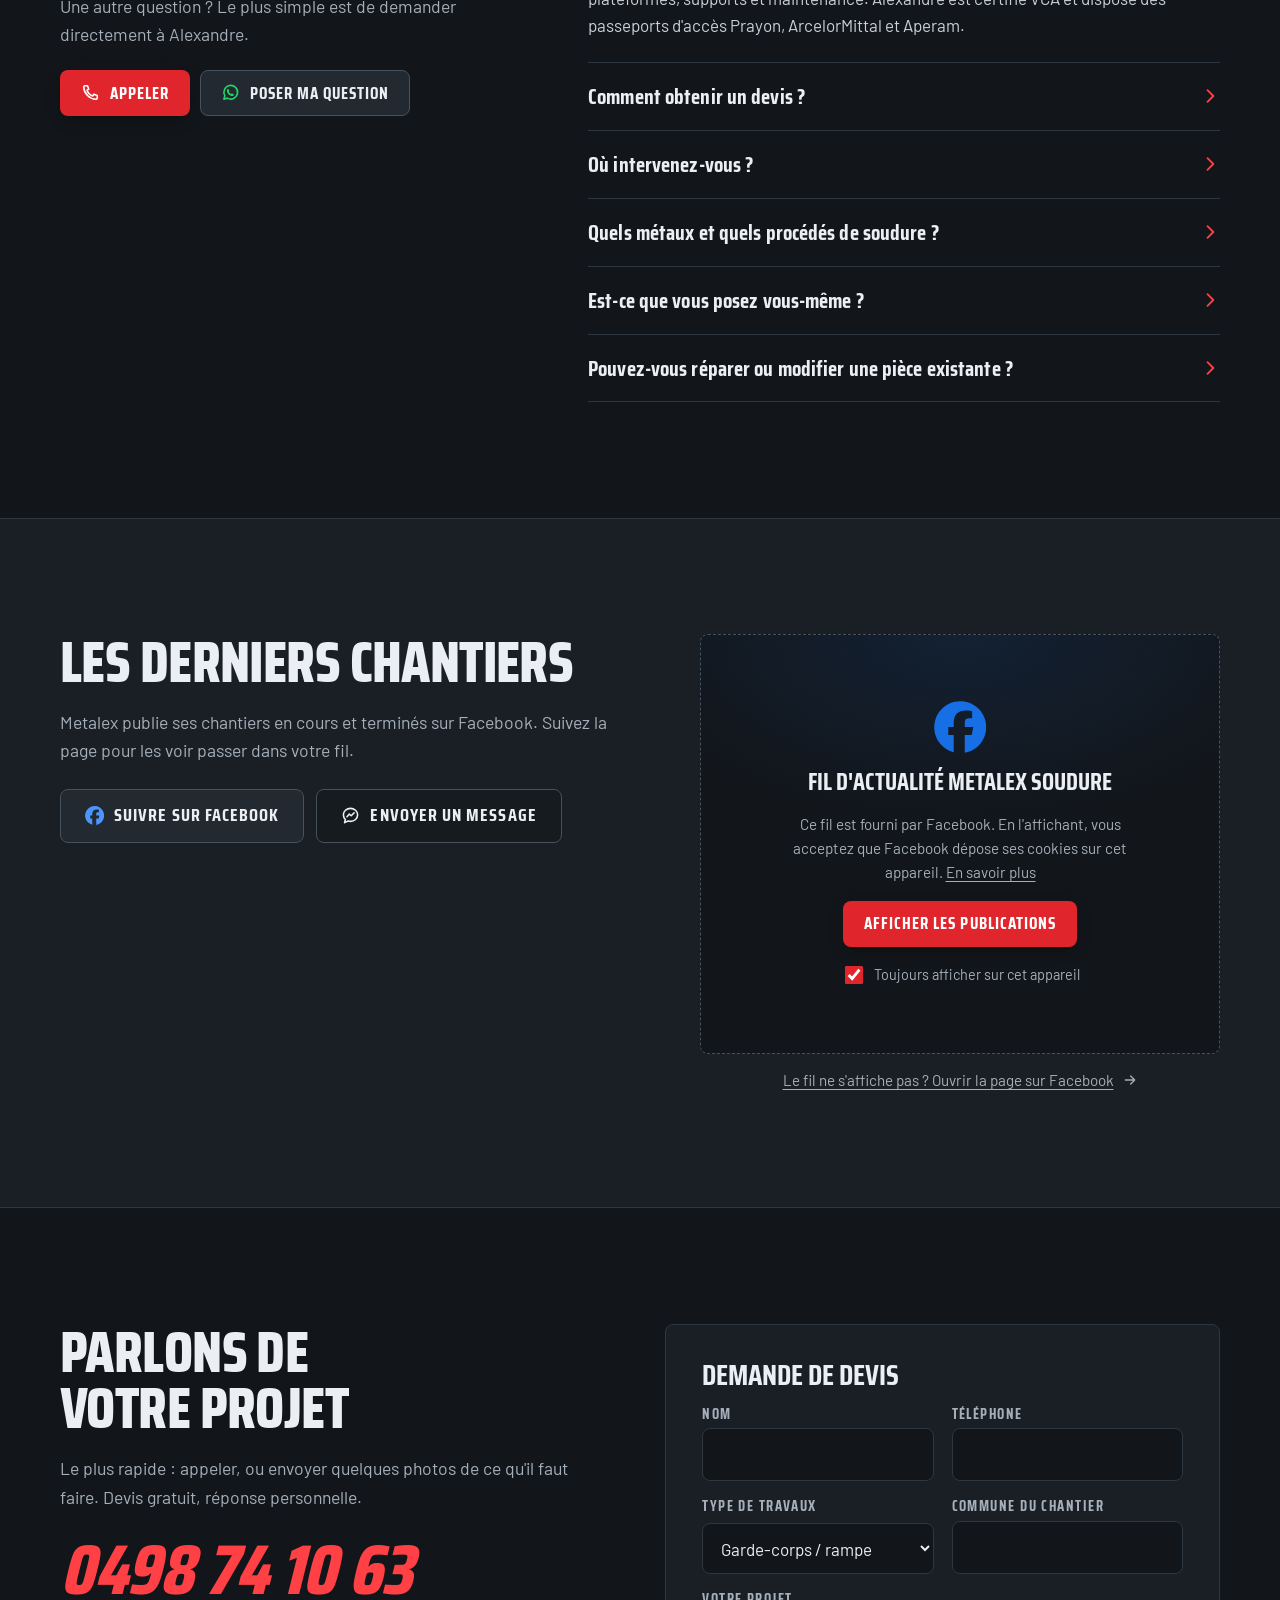
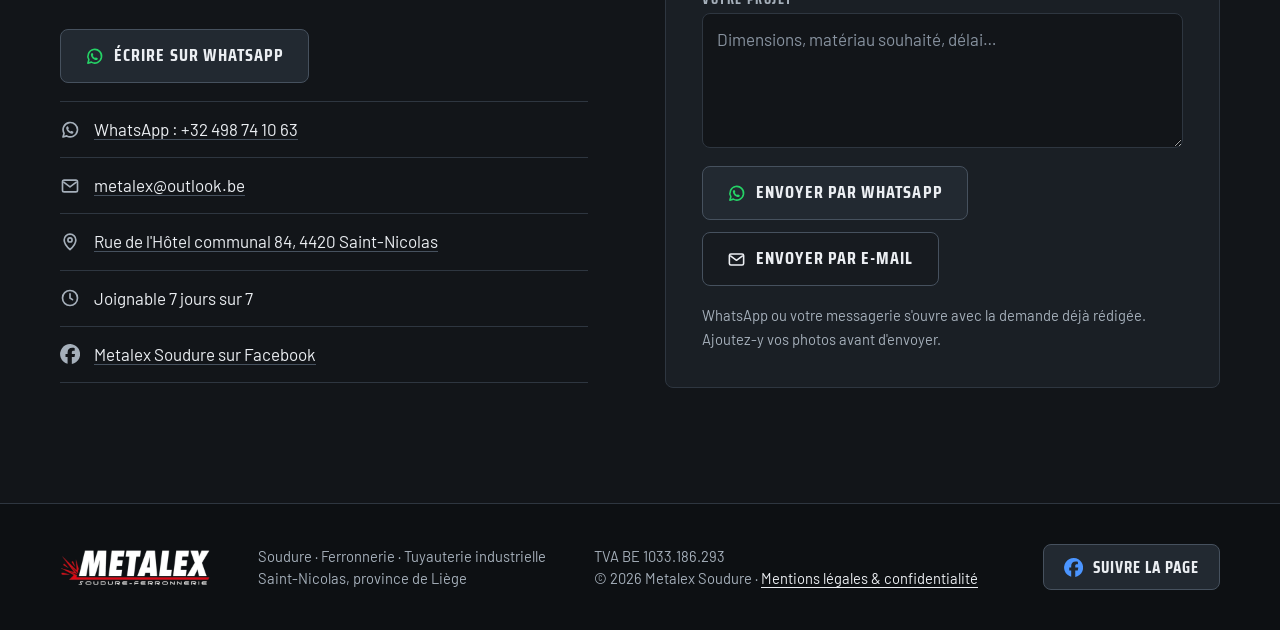
==== commit 0d827544: "Nouvelle page d'accueil : raccourcis de demande, mosaïque, palette unifiée - Accueil en deux colonne" ====
--- a/index.html
+++ b/index.html
@@ -6,11 +6,11 @@
 <title>Metalex Soudure – Ferronnier et soudeur agréé à Saint-Nicolas (Liège)</title>
 <meta name="description" content="Ferronnier et soudeur agréé TIG à Saint-Nicolas, région de Liège : garde-corps sur mesure, portails métalliques, escaliers, tuyauterie industrielle inox. Devis sur photo par WhatsApp ou au 0498 74 10 63.">
 <meta name="theme-color" content="#121519">
-<link rel="canonical" href="https://crisfag.github.io/Metalex-soudure-/">
+<link rel="canonical" href="https://metalex-soudure.be/">
 <meta property="og:type" content="website">
 <meta property="og:title" content="Metalex Soudure – Soudure &amp; Ferronnerie">
 <meta property="og:description" content="Garde-corps, portails, escaliers, tuyauterie industrielle. Travaux réalisés par le patron. Saint-Nicolas (Liège).">
-<meta property="og:image" content="https://crisfag.github.io/Metalex-soudure-/images/soudeur.jpg">
+<meta property="og:image" content="https://metalex-soudure.be/images/soudeur.jpg">
 <meta property="og:locale" content="fr_BE">
 <link rel="icon" href="data:image/svg+xml,%3Csvg xmlns='http://www.w3.org/2000/svg' viewBox='0 0 64 64'%3E%3Crect width='64' height='64' rx='12' fill='%23121519'/%3E%3Cpath d='M14 46 22 18h8l4 14 6-14h8l-8 28h-7l4-15-7 15h-5l-3-15-4 15z' fill='%23eef1f4'/%3E%3Cpath d='M10 52h44' stroke='%23e0262c' stroke-width='4'/%3E%3C/svg%3E">
 <link rel="preload" href="fonts/saira-condensed-800-latin.woff2" as="font" type="font/woff2" crossorigin>
@@ -24,9 +24,9 @@
   "name": "Metalex Soudure",
   "description": "Ferronnier et soudeur agréé TIG toutes positions : garde-corps sur mesure, portails métalliques, escaliers, réparations et tuyauterie industrielle acier et inox.",
   "knowsAbout": ["Ferronnerie", "Garde-corps sur mesure", "Portails métalliques", "Escaliers métalliques", "Soudure TIG", "Soudure MIG/MAG", "Tuyauterie industrielle inox"],
-  "url": "https://crisfag.github.io/Metalex-soudure-/",
-  "logo": "https://crisfag.github.io/Metalex-soudure-/images/logo-metalex.png",
-  "image": "https://crisfag.github.io/Metalex-soudure-/images/soudeur.jpg",
+  "url": "https://metalex-soudure.be/",
+  "logo": "https://metalex-soudure.be/images/logo-metalex.png",
+  "image": "https://metalex-soudure.be/images/soudeur.jpg",
   "telephone": "+32498741063",
   "email": "metalex@outlook.be",
   "vatID": "BE1033186293",
@@ -117,6 +117,13 @@
   <symbol id="i-pin" viewBox="0 0 24 24"><path d="M12 21s-7-6.1-7-11.5a7 7 0 0 1 14 0C19 14.9 12 21 12 21Z" fill="none" stroke="currentColor" stroke-width="2"/><circle cx="12" cy="9.5" r="2.5" fill="none" stroke="currentColor" stroke-width="2"/></symbol>
   <symbol id="i-mail" viewBox="0 0 24 24"><rect x="3" y="5" width="18" height="14" rx="2" fill="none" stroke="currentColor" stroke-width="2"/><path d="m4 7 8 6 8-6" fill="none" stroke="currentColor" stroke-width="2" stroke-linejoin="round"/></symbol>
   <symbol id="i-wa" viewBox="0 0 24 24"><path d="M3.6 20.4 4.9 16A8.6 8.6 0 1 1 8 19.1Z" fill="none" stroke="currentColor" stroke-width="2" stroke-linejoin="round"/><path d="M9 7.6c.3 0 .6 0 .8.5l.7 1.6c.1.3 0 .5-.1.7l-.6.7c.6 1.2 1.6 2.2 2.8 2.8l.7-.6c.2-.2.4-.2.7-.1l1.6.7c.4.2.5.5.5.8 0 1-.9 1.8-1.9 1.8-3.4-.3-6.5-3.3-6.8-6.8 0-1 .8-1.9 1.6-2.1Z" fill="currentColor"/></symbol>
+  <symbol id="i-rail" viewBox="0 0 24 24"><path d="M3 6h18M3 20h18M5 6v14M19 6v14M9.7 6v14M14.3 6v14" fill="none" stroke="currentColor" stroke-width="2" stroke-linecap="round"/></symbol>
+  <symbol id="i-gate" viewBox="0 0 24 24"><path d="M3 21V5M21 21V5M3 9h18M3 17h18M7.5 9v8M12 9v8M16.5 9v8M12 5v4" fill="none" stroke="currentColor" stroke-width="2" stroke-linecap="round"/></symbol>
+  <symbol id="i-stairs" viewBox="0 0 24 24"><path d="M3 20h5v-4h4v-4h4V8h5" fill="none" stroke="currentColor" stroke-width="2" stroke-linecap="round" stroke-linejoin="round"/><path d="M3 20h18" fill="none" stroke="currentColor" stroke-width="2" stroke-linecap="round"/></symbol>
+  <symbol id="i-pipe" viewBox="0 0 24 24"><path d="M3 8h8a4 4 0 0 1 4 4v9M3 13h7a1 1 0 0 1 1 1v7M3 6v9M13 21h6" fill="none" stroke="currentColor" stroke-width="2" stroke-linecap="round" stroke-linejoin="round"/></symbol>
+  <symbol id="i-check" viewBox="0 0 24 24"><path d="m5 12.5 4.5 4.5L19 7.5" fill="none" stroke="currentColor" stroke-width="2.4" stroke-linecap="round" stroke-linejoin="round"/></symbol>
+  <symbol id="i-shield" viewBox="0 0 24 24"><path d="M12 3 4.5 6v5.5c0 4.6 3.2 8.4 7.5 9.5 4.3-1.1 7.5-4.9 7.5-9.5V6Z" fill="none" stroke="currentColor" stroke-width="2" stroke-linejoin="round"/><path d="m8.5 12 2.5 2.5 4.5-5" fill="none" stroke="currentColor" stroke-width="2" stroke-linecap="round" stroke-linejoin="round"/></symbol>
+  <symbol id="i-spark" viewBox="0 0 24 24"><path d="M12 2v5M12 17v5M2 12h5M17 12h5M4.9 4.9l3.5 3.5M15.6 15.6l3.5 3.5M4.9 19.1l3.5-3.5M15.6 8.4l3.5-3.5" fill="none" stroke="currentColor" stroke-width="2" stroke-linecap="round"/></symbol>
   <symbol id="i-clock" viewBox="0 0 24 24"><circle cx="12" cy="12" r="9" fill="none" stroke="currentColor" stroke-width="2"/><path d="M12 7v5l3 2" fill="none" stroke="currentColor" stroke-width="2" stroke-linecap="round"/></symbol>
 </svg>
 
@@ -128,10 +135,10 @@
       <img src="images/logo-metalex-sm.png" srcset="images/logo-metalex-sm.png 450w, images/logo-metalex.png 900w" sizes="170px" alt="Metalex Soudure-Ferronnerie" width="450" height="107">
     </a>
     <nav class="nav" aria-label="Navigation principale">
+      <a href="#services">Services</a>
       <a href="#realisations">Réalisations</a>
-      <a href="#services">Services</a>
+      <a href="#avant-apres">Avant / après</a>
       <a href="#artisan">L'artisan</a>
-      <a href="#avant-apres">Avant / après</a>
       <a href="#avis">Avis</a>
       <a href="#contact">Contact</a>
     </nav>
@@ -148,30 +155,137 @@
 
   <!-- Accueil -->
   <section class="hero">
-    <img class="hero__img" src="images/soudeur.jpg" alt="Le patron de Metalex soude un garde-corps cintré à l'atelier" width="1024" height="574" fetchpriority="high">
-    <div class="wrap hero__in">
-      <h1>Soudure, ferronnerie <br>et tuyauterie industrielle<span class="bead" aria-hidden="true"></span></h1>
-      <p class="hero__lead">Ferronnier et soudeur agréé à Saint-Nicolas&nbsp;: garde-corps, portails, escaliers et pièces en inox sur mesure, fabriqués et posés par Alexandre, le patron, de l'atelier au chantier.</p>
-      <div class="hero__cta">
-        <a class="btn btn--red btn--lg" href="tel:+32498741063"><svg><use href="#i-phone"/></svg>Appeler pour un devis</a>
-        <a class="btn btn--wa btn--lg" href="https://wa.me/32498741063?text=Bonjour%20Metalex%2C%20je%20souhaite%20un%20devis%20pour%20%3A%20" target="_blank" rel="noopener"><svg><use href="#i-wa"/></svg>Devis par WhatsApp</a>
-        <a class="btn btn--line btn--lg hero__more" href="#realisations">Voir les réalisations<svg><use href="#i-arrow"/></svg></a>
-      </div>
-      <a class="hero__proof" href="#avis">
-        <span class="stars" aria-hidden="true"><svg><use href="#i-star"/></svg><svg><use href="#i-star"/></svg><svg><use href="#i-star"/></svg><svg><use href="#i-star"/></svg><svg><use href="#i-star"/></svg></span>
-        <span>« Le travail a été réalisé parfaitement. Je recommande à 100&nbsp;%. » <em>Jack B., client</em></span>
-      </a>
-      <ul class="hero__facts">
-        <li><strong>10 ans</strong> de soudure industrielle</li>
-        <li><strong>Agréé TIG</strong> toutes positions</li>
-        <li><strong>Acier, inox</strong> et autres métaux</li>
-        <li><strong>Saint-Nicolas</strong> · province de Liège</li>
+    <div class="wrap hero__grid">
+      <div class="hero__text">
+        <h1>Le métal sur mesure, <span>soudé et posé par Alexandre.</span><span class="bead" aria-hidden="true"></span></h1>
+        <p class="hero__lead">Garde-corps, portails, escaliers et tuyauterie inox. Ferronnier et soudeur agréé TIG à Saint-Nicolas, pour toute la région liégeoise.</p>
+
+        <div class="quick">
+          <p class="quick__label" id="quick-label">De quoi avez-vous besoin&nbsp;? Envoyez une photo, Alexandre vous répond.</p>
+          <div class="quick__grid" role="list" aria-labelledby="quick-label">
+          <a class="quick__tile" href="https://wa.me/32498741063?text=Bonjour%20Metalex%2C%20j%27ai%20besoin%20d%27un%20garde-corps%20/%20d%27une%20rampe.%20Voici%20une%20photo%20de%20l%27endroit%20%3A%20" target="_blank" rel="noopener">
+            <svg class="quick__ico"><use href="#i-rail"/></svg>
+            <span class="quick__name">Garde-corps<small>ou rampe</small></span>
+            <svg class="quick__go"><use href="#i-arrow"/></svg>
+          </a>
+          <a class="quick__tile" href="https://wa.me/32498741063?text=Bonjour%20Metalex%2C%20j%27ai%20besoin%20d%27un%20portail%20/%20d%27une%20porte.%20Voici%20une%20photo%20de%20l%27endroit%20%3A%20" target="_blank" rel="noopener">
+            <svg class="quick__ico"><use href="#i-gate"/></svg>
+            <span class="quick__name">Portail<small>ou porte</small></span>
+            <svg class="quick__go"><use href="#i-arrow"/></svg>
+          </a>
+          <a class="quick__tile" href="https://wa.me/32498741063?text=Bonjour%20Metalex%2C%20j%27ai%20un%20projet%20d%27escalier%20/%20de%20cr%C3%A9ation%20sur%20mesure%20%3A%20" target="_blank" rel="noopener">
+            <svg class="quick__ico"><use href="#i-stairs"/></svg>
+            <span class="quick__name">Escalier<small>ou sur mesure</small></span>
+            <svg class="quick__go"><use href="#i-arrow"/></svg>
+          </a>
+          <a class="quick__tile" href="https://wa.me/32498741063?text=Bonjour%20Metalex%2C%20j%27ai%20besoin%20d%27une%20intervention%20en%20soudure%20/%20tuyauterie%20/%20r%C3%A9paration%20%3A%20" target="_blank" rel="noopener">
+            <svg class="quick__ico"><use href="#i-pipe"/></svg>
+            <span class="quick__name">Industrie<small>ou réparation</small></span>
+            <svg class="quick__go"><use href="#i-arrow"/></svg>
+          </a>
+          </div>
+        </div>
+
+        <div class="hero__cta">
+          <a class="btn btn--red btn--xl" href="tel:+32498741063"><svg><use href="#i-phone"/></svg><span>Appeler Alexandre<small>0498 74 10 63</small></span></a>
+          <a class="hero__proof" href="#avis">
+            <span class="stars" aria-hidden="true"><svg><use href="#i-star"/></svg><svg><use href="#i-star"/></svg><svg><use href="#i-star"/></svg><svg><use href="#i-star"/></svg><svg><use href="#i-star"/></svg></span>
+            <span>« Le travail a été réalisé parfaitement. Je recommande à 100&nbsp;%. »<em>Jack B., portail</em></span>
+          </a>
+        </div>
+      </div>
+
+      <div class="hero__media" aria-label="Quelques réalisations">
+        <figure class="hm hm--a">
+          <img src="images/avant-apres/escalier-apres.jpg" alt="Escalier en tôle pliée noire posé par Metalex" width="960" height="1280" fetchpriority="high">
+          <figcaption>Escalier en tôle pliée</figcaption>
+        </figure>
+        <figure class="hm hm--b">
+          <img src="images/balcon-inox-nuit.jpg" alt="Balcon avec garde-corps en inox et tôle perforée, de nuit" width="1050" height="1400">
+          <figcaption>Balcon inox</figcaption>
+        </figure>
+        <figure class="hm hm--c">
+          <img src="images/portail-acier-bois.jpg" alt="Portail à cadre acier noir et lames de bois rouge" width="960" height="720">
+          <figcaption>Portail acier et bois</figcaption>
+        </figure>
+        <div class="hm-badge" aria-hidden="true"><svg><use href="#i-spark"/></svg><span><strong>Agréé TIG</strong>toutes positions</span></div>
+      </div>
+    </div>
+
+    <ul class="trust wrap" aria-label="Pourquoi Metalex">
+      <li><svg><use href="#i-check"/></svg><span><strong>10 ans</strong> de soudure industrielle</span></li>
+      <li><svg><use href="#i-shield"/></svg><span><strong>Certifié VCA</strong>, passeports Prayon, ArcelorMittal, Aperam</span></li>
+      <li><svg><use href="#i-check"/></svg><span><strong>Un seul interlocuteur</strong>, du devis à la pose</span></li>
+      <li><svg><use href="#i-pin"/></svg><span><strong>Atelier à Saint-Nicolas</strong>, région liégeoise</span></li>
+    </ul>
+  </section>
+
+  <!-- Services -->
+  <section id="services" class="section">
+    <div class="wrap">
+      <header class="head">
+        <h2>Ce que je fabrique</h2>
+        <p class="head__lead">Acier, inox et autres métaux. Chaque pièce est mesurée, soudée, finie et posée par la même personne.</p>
+      </header>
+      <ul class="services">
+        <li class="svc">
+          <button type="button" class="svc__media" data-goto="garde-corps" aria-label="Voir les réalisations : Garde-corps et rampes">
+            <img src="images/garde-corps-geometrique.jpg" alt="" loading="lazy" width="1125" height="1500">
+          </button>
+          <div class="svc__body">
+            <h3>Garde-corps &amp; rampes</h3>
+            <p>Balcons, trémies, terrasses, barres d'appui. Inox, verre ou acier, lignes droites ou motifs dessinés.</p>
+          </div>
+          <div class="svc__actions">
+            <button type="button" class="svc__link" data-goto="garde-corps">Voir les réalisations<svg><use href="#i-arrow"/></svg></button>
+            <a class="svc__price" href="https://wa.me/32498741063?text=Bonjour%20Metalex%2C%20je%20voudrais%20un%20prix%20pour%20un%20garde-corps%20/%20une%20rampe%20%3A%20" target="_blank" rel="noopener"><svg><use href="#i-wa"/></svg>Demander un prix</a>
+          </div>
+        </li>
+        <li class="svc">
+          <button type="button" class="svc__media" data-goto="portails" aria-label="Voir les réalisations : Portails et portes">
+            <img src="images/portail-barreaux.jpg" alt="" loading="lazy" width="1500" height="1125">
+          </button>
+          <div class="svc__body">
+            <h3>Portails &amp; portes</h3>
+            <p>Portails battants ou pleins, portillons, portes vitrées style atelier, portes de sécurité.</p>
+          </div>
+          <div class="svc__actions">
+            <button type="button" class="svc__link" data-goto="portails">Voir les réalisations<svg><use href="#i-arrow"/></svg></button>
+            <a class="svc__price" href="https://wa.me/32498741063?text=Bonjour%20Metalex%2C%20je%20voudrais%20un%20prix%20pour%20un%20portail%20/%20une%20porte%20%3A%20" target="_blank" rel="noopener"><svg><use href="#i-wa"/></svg>Demander un prix</a>
+          </div>
+        </li>
+        <li class="svc">
+          <button type="button" class="svc__media" data-goto="sur-mesure" aria-label="Voir les réalisations : Escaliers et sur mesure">
+            <img src="images/escalier-limon-central.jpg" alt="" loading="lazy" width="720" height="960">
+          </button>
+          <div class="svc__body">
+            <h3>Escaliers &amp; sur mesure</h3>
+            <p>Escaliers à limon central ou en tôle pliée, range-bûches, plaques inox, réparations.</p>
+          </div>
+          <div class="svc__actions">
+            <button type="button" class="svc__link" data-goto="sur-mesure">Voir les réalisations<svg><use href="#i-arrow"/></svg></button>
+            <a class="svc__price" href="https://wa.me/32498741063?text=Bonjour%20Metalex%2C%20je%20voudrais%20un%20prix%20pour%20une%20cr%C3%A9ation%20sur%20mesure%20%3A%20" target="_blank" rel="noopener"><svg><use href="#i-wa"/></svg>Demander un prix</a>
+          </div>
+        </li>
+        <li class="svc">
+          <button type="button" class="svc__media" data-goto="industrie" aria-label="Voir les réalisations : Tuyauterie industrielle">
+            <img src="images/tuyauterie-inox.jpg" alt="" loading="lazy" width="1125" height="1500">
+          </button>
+          <div class="svc__body">
+            <h3>Tuyauterie industrielle</h3>
+            <p>Lignes acier et inox à brides, plateformes, supports. TIG, MIG/MAG et arc, en atelier ou sur site.</p>
+          </div>
+          <div class="svc__actions">
+            <button type="button" class="svc__link" data-goto="industrie">Voir les réalisations<svg><use href="#i-arrow"/></svg></button>
+            <a class="svc__price" href="https://wa.me/32498741063?text=Bonjour%20Metalex%2C%20nous%20avons%20un%20besoin%20en%20tuyauterie%20/%20soudure%20industrielle%20%3A%20" target="_blank" rel="noopener"><svg><use href="#i-wa"/></svg>Demander un prix</a>
+          </div>
+        </li>
       </ul>
     </div>
   </section>
 
   <!-- Réalisations -->
-  <section id="realisations" class="section">
+  <section id="realisations" class="section section--steel">
     <div class="wrap">
       <header class="head">
         <h2>Réalisations</h2>
@@ -292,7 +406,7 @@
   </dialog>
 
   <!-- Avant / après -->
-  <section id="avant-apres" class="section section--steel">
+  <section id="avant-apres" class="section">
     <div class="wrap ba-wrap">
       <header class="head ba-head">
         <h2>Avant / après</h2>
@@ -337,63 +451,6 @@
     </div>
   </section>
 
-  <!-- Services -->
-  <section id="services" class="section">
-    <div class="wrap">
-      <header class="head">
-        <h2>Ce que je fabrique</h2>
-        <p class="head__lead">Soudure en tous genres sur acier, inox et autres métaux. Chaque pièce est mesurée, soudée, finie et posée par la même personne.</p>
-      </header>
-
-      <ol class="services">
-        <li class="svc">
-          <img class="svc__img" src="images/garde-corps-geometrique.jpg" alt="" loading="lazy" width="1125" height="1500">
-          <div class="svc__body">
-            <h3>Garde-corps &amp; rampes sur mesure</h3>
-            <p>Garde-corps de balcon et de trémie, rampes, barres d'appui, grilles. Lignes droites ou motifs dessinés pour votre maison.</p>
-          </div>
-          <div class="svc__actions">
-            <a class="btn btn--wa" href="https://wa.me/32498741063?text=Bonjour%20Metalex%2C%20je%20voudrais%20un%20prix%20pour%20un%20garde-corps%20/%20une%20rampe%20%3A%20" target="_blank" rel="noopener"><svg><use href="#i-wa"/></svg>Demander un prix</a>
-            <button type="button" class="svc__link" data-goto="garde-corps">Voir les garde-corps<svg><use href="#i-arrow"/></svg></button>
-          </div>
-        </li>
-        <li class="svc">
-          <img class="svc__img" src="images/portail-barreaux.jpg" alt="" loading="lazy" width="1500" height="1125">
-          <div class="svc__body">
-            <h3>Portails métalliques &amp; portes</h3>
-            <p>Portails battants, portillons, portes de sécurité. Acier seul ou cadre acier avec remplissage bois.</p>
-          </div>
-          <div class="svc__actions">
-            <a class="btn btn--wa" href="https://wa.me/32498741063?text=Bonjour%20Metalex%2C%20je%20voudrais%20un%20prix%20pour%20un%20portail%20/%20une%20porte%20%3A%20" target="_blank" rel="noopener"><svg><use href="#i-wa"/></svg>Demander un prix</a>
-            <button type="button" class="svc__link" data-goto="portails">Voir les portails<svg><use href="#i-arrow"/></svg></button>
-          </div>
-        </li>
-        <li class="svc">
-          <img class="svc__img" src="images/escalier-limon-central.jpg" alt="" loading="lazy" width="720" height="960">
-          <div class="svc__body">
-            <h3>Escaliers métalliques &amp; sur mesure</h3>
-            <p>Escaliers à limon central, range-bûches, plaques en inox, réparations et modifications de pièces métalliques.</p>
-          </div>
-          <div class="svc__actions">
-            <a class="btn btn--wa" href="https://wa.me/32498741063?text=Bonjour%20Metalex%2C%20je%20voudrais%20un%20prix%20pour%20une%20cr%C3%A9ation%20sur%20mesure%20%3A%20" target="_blank" rel="noopener"><svg><use href="#i-wa"/></svg>Demander un prix</a>
-            <button type="button" class="svc__link" data-goto="sur-mesure">Voir le sur mesure<svg><use href="#i-arrow"/></svg></button>
-          </div>
-        </li>
-        <li class="svc">
-          <img class="svc__img" src="images/tuyauterie-inox.jpg" alt="" loading="lazy" width="1125" height="1500">
-          <div class="svc__body">
-            <h3>Tuyauterie industrielle acier &amp; inox</h3>
-            <p>Lignes en acier et inox à brides, plateformes et supports, en atelier ou sur site. Soudure TIG, MIG/MAG et à l'arc, agréé TIG toutes positions.</p>
-          </div>
-          <div class="svc__actions">
-            <a class="btn btn--wa" href="https://wa.me/32498741063?text=Bonjour%20Metalex%2C%20nous%20avons%20un%20besoin%20en%20tuyauterie%20/%20soudure%20industrielle%20%3A%20" target="_blank" rel="noopener"><svg><use href="#i-wa"/></svg>Demander un prix</a>
-            <button type="button" class="svc__link" data-goto="industrie">Voir l'industriel<svg><use href="#i-arrow"/></svg></button>
-          </div>
-        </li>
-      </ol>
-    </div>
-  </section>
-
   <!-- L'artisan -->
   <section id="artisan" class="section section--steel about">
     <div class="wrap about__in">
@@ -417,12 +474,34 @@
     </div>
   </section>
 
+  <!-- Avis -->
+  <section id="avis" class="section">
+    <div class="wrap">
+      <header class="head head--row">
+        <h2>Ils recommandent Metalex</h2>
+        <a class="btn btn--line" href="https://www.facebook.com/profile.php?id=61588205213844&amp;sk=reviews" target="_blank" rel="noopener"><svg><use href="#i-fb"/></svg>Lire ou laisser un avis</a>
+      </header>
+      <div class="reviews">
+        <blockquote class="review">
+          <span class="stars" role="img" aria-label="Recommande Metalex"><svg><use href="#i-star"/></svg><svg><use href="#i-star"/></svg><svg><use href="#i-star"/></svg><svg><use href="#i-star"/></svg><svg><use href="#i-star"/></svg></span>
+          <p>J'ai récemment fait appel aux services de Metalex pour un portail et je suis très satisfait. Le travail a été réalisé parfaitement. La communication a été fluide du début à la fin. Le prix a été correct et respecté… et surtout le patron est super sympa&nbsp;! Je recommande à 100&nbsp;%.</p>
+          <footer><strong>Jack B.</strong><span>Portail · juin 2026</span></footer>
+        </blockquote>
+        <blockquote class="review">
+          <span class="stars" role="img" aria-label="Recommande Metalex"><svg><use href="#i-star"/></svg><svg><use href="#i-star"/></svg><svg><use href="#i-star"/></svg><svg><use href="#i-star"/></svg><svg><use href="#i-star"/></svg></span>
+          <p>Ce Monsieur est venu chez moi et a effectué un travail de qualité. Il est vraiment très sympathique en plus. Je recommande à 100&nbsp;%. Je vous remercie vraiment.</p>
+          <footer><strong>Nathalie S.</strong><span>Intervention à domicile · septembre 2026</span></footer>
+        </blockquote>
+      </div>
+    </div>
+  </section>
+
   <!-- Déroulement -->
-  <section id="deroulement" class="section steps-section">
+  <section id="deroulement" class="section section--steel steps-section">
     <div class="wrap">
       <header class="head">
         <h2>Comment ça se passe</h2>
-        <p class="head__lead">De votre première photo à la pose, quatre étapes et un seul interlocuteur.</p>
+        <p class="head__lead">De votre première photo à la pose, quatre étapes et un seul interlocuteur&nbsp;: le patron sur chaque chantier, pas de sous-traitance.</p>
       </header>
       <ol class="steps">
         <li class="step">
@@ -453,41 +532,6 @@
     </div>
   </section>
 
-  <!-- Engagement -->
-  <section class="pledge" aria-labelledby="pledge-title">
-    <div class="wrap pledge__in">
-      <h2 id="pledge-title" class="pledge__title">Un seul interlocuteur, <em>du devis à la pose.</em></h2>
-      <dl class="pledge__list">
-        <div><dt>Le patron sur chaque chantier</dt><dd>Pas de sous-traitance : vous savez qui travaille chez vous.</dd></div>
-        <div><dt>Fiable et durable</dt><dd>Des soudures faites pour durer, des pièces bien protégées.</dd></div>
-        <div><dt>Finitions soignées</dt><dd>Meulage, ajustage et suivi jusqu'à la pose.</dd></div>
-        <div><dt>Délais respectés</dt><dd>Une date annoncée est une date tenue.</dd></div>
-      </dl>
-    </div>
-  </section>
-
-  <!-- Avis -->
-  <section id="avis" class="section">
-    <div class="wrap">
-      <header class="head head--row">
-        <h2>Ils recommandent Metalex</h2>
-        <a class="btn btn--line" href="https://www.facebook.com/profile.php?id=61588205213844&amp;sk=reviews" target="_blank" rel="noopener"><svg><use href="#i-fb"/></svg>Lire ou laisser un avis</a>
-      </header>
-      <div class="reviews">
-        <blockquote class="review">
-          <span class="stars" role="img" aria-label="Recommande Metalex"><svg><use href="#i-star"/></svg><svg><use href="#i-star"/></svg><svg><use href="#i-star"/></svg><svg><use href="#i-star"/></svg><svg><use href="#i-star"/></svg></span>
-          <p>J'ai récemment fait appel aux services de Metalex pour un portail et je suis très satisfait. Le travail a été réalisé parfaitement. La communication a été fluide du début à la fin. Le prix a été correct et respecté… et surtout le patron est super sympa&nbsp;! Je recommande à 100&nbsp;%.</p>
-          <footer><strong>Jack B.</strong><span>Portail · juin 2026</span></footer>
-        </blockquote>
-        <blockquote class="review">
-          <span class="stars" role="img" aria-label="Recommande Metalex"><svg><use href="#i-star"/></svg><svg><use href="#i-star"/></svg><svg><use href="#i-star"/></svg><svg><use href="#i-star"/></svg><svg><use href="#i-star"/></svg></span>
-          <p>Ce Monsieur est venu chez moi et a effectué un travail de qualité. Il est vraiment très sympathique en plus. Je recommande à 100&nbsp;%. Je vous remercie vraiment.</p>
-          <footer><strong>Nathalie S.</strong><span>Intervention à domicile · septembre 2026</span></footer>
-        </blockquote>
-      </div>
-    </div>
-  </section>
-
   <!-- Questions fréquentes -->
   <section id="faq" class="section">
     <div class="wrap faq">
--- a/style.css
+++ b/style.css
@@ -1,7 +1,9 @@
 /* Metalex Soudure
    Monde : l'atelier le soir. Acier bleuté, rouge du logo, lumière d'arc.
-   Layout : photo d'atelier pleine largeur, puis la galerie en premier (ce sont les photos qui vendent),
-   bandes alternées « sol d'atelier » / « tôle » pour rythmer les sections. */
+   Couleurs : une seule couleur d'action (le rouge du logo) ; WhatsApp et Facebook n'apparaissent
+   qu'en couleur d'icône, jamais en aplat, pour garder une palette acier + rouge cohérente.
+   Layout : accueil en deux colonnes (promesse + raccourcis de demande / mosaïque de réalisations),
+   bande de confiance, puis sections alternées « sol d'atelier » / « tôle ». */
 :root {
   --ink: #121519;          /* fond, sol d'atelier */
   --steel: #1a1f25;        /* bandes alternées */
@@ -82,10 +84,15 @@
 .btn--line:hover { border-color: var(--text); }
 .btn--line svg:last-child { transition: transform .25s var(--ease); }
 .btn--line:hover svg:last-child { transform: translateX(3px); }
-.btn--fb { background: var(--fb); color: #fff; }
-.btn--wa { background: var(--wa); color: var(--wa-ink); box-shadow: 0 6px 18px -8px rgba(0, 0, 0, .55); }
-.btn--wa:hover { background: #3ee07b; transform: translateY(-1px); }
-.btn--fb:hover { background: #135fc4; transform: translateY(-1px); }
+.btn--wa, .btn--fb { background: var(--plate); color: var(--text); border-color: var(--line-hi); }
+.btn--wa svg { color: var(--wa); }
+.btn--fb svg { color: #4b95ff; }
+.btn--wa:hover { border-color: var(--wa); background: #1f2b26; transform: translateY(-1px); }
+.btn--fb:hover { border-color: #4b95ff; background: #1d2533; transform: translateY(-1px); }
+.btn--xl { min-height: 64px; padding: 12px 26px 12px 22px; gap: 14px; }
+.btn--xl svg { width: 24px; height: 24px; }
+.btn--xl span { display: grid; gap: 3px; text-align: left; font-size: 1.15rem; }
+.btn--xl small { font: 600 .95rem/1 var(--body); letter-spacing: .02em; text-transform: none; opacity: .9; font-variant-numeric: tabular-nums; }
 
 .icon-btn {
   display: inline-grid; place-items: center; width: 44px; height: 44px;
@@ -93,7 +100,7 @@
   transition: background-color .25s var(--ease), border-color .25s var(--ease);
 }
 .icon-btn svg { width: 20px; height: 20px; }
-.icon-btn:hover { background: var(--fb); border-color: var(--fb); }
+.icon-btn:hover { border-color: #4b95ff; color: #4b95ff; }
 
 /* ---------- En-tête ---------- */
 .top {
@@ -121,38 +128,79 @@
 .top__call { min-height: 44px; padding: 10px 16px; }
 
 /* ---------- Accueil ---------- */
-.hero { position: relative; isolation: isolate; overflow: hidden; }
-.hero__img {
-  position: absolute; inset: 0; z-index: -2;
-  width: 100%; height: 100%; object-fit: cover; object-position: 62% 45%;
-}
-.hero::before {
-  content: ""; position: absolute; inset: 0; z-index: -1;
+.hero {
+  position: relative; isolation: isolate; overflow: hidden;
   background:
-    linear-gradient(90deg, rgba(18,21,25,.97) 0%, rgba(18,21,25,.86) 38%, rgba(18,21,25,.3) 72%, rgba(18,21,25,.08) 100%),
-    linear-gradient(0deg, var(--ink) 0%, transparent 30%);
-}
-.hero__in { display: grid; gap: 26px; justify-items: start; padding-block: clamp(72px, 12vw, 150px) clamp(48px, 7vw, 84px); }
-.hero h1 { max-width: 12.5ch; position: relative; padding-bottom: 22px; }
-.hero__lead { max-width: 44ch; font-size: 1.2rem; color: #d5dbe2; }
-.hero__cta { display: flex; flex-wrap: wrap; gap: 12px; }
-.hero__facts {
-  list-style: none; margin: 10px 0 0; padding: 18px 0 0;
-  display: flex; flex-wrap: wrap; gap: 8px 28px;
-  border-top: 1px solid rgba(255,255,255,.12);
-  color: var(--muted); font-size: .98rem;
-}
-.hero__facts strong { color: var(--text); font-weight: 600; }
-.hero__proof {
-  display: inline-flex; align-items: center; gap: 12px; flex-wrap: wrap;
-  color: #d5dbe2; text-decoration: none; font-size: 1rem;
-}
-.hero__proof em { font-style: normal; color: var(--muted); margin-left: 4px; white-space: nowrap; }
+    radial-gradient(55% 70% at 85% 30%, rgba(156, 204, 255, .10), transparent 70%),
+    radial-gradient(40% 50% at 70% 85%, rgba(224, 38, 44, .10), transparent 70%),
+    var(--ink);
+}
+.hero__grid {
+  display: grid; grid-template-columns: minmax(0, 1.05fr) minmax(0, .95fr);
+  gap: clamp(32px, 5vw, 72px); align-items: center;
+  padding-block: clamp(32px, 4.5vw, 64px) clamp(32px, 4vw, 52px);
+}
+.hero__text { display: grid; gap: 22px; justify-items: start; min-width: 0; }
+.hero h1 { position: relative; padding-bottom: 20px; font-size: clamp(2.6rem, 4.9vw, 4.1rem); max-width: 17ch; }
+.hero h1 span:not(.bead) { display: block; color: var(--red-hot); }
+.hero__lead { max-width: 46ch; font-size: 1.18rem; color: #d5dbe2; }
+
+.quick { display: grid; gap: 12px; width: 100%; }
+.quick__label { font-weight: 600; color: var(--text); }
+.quick__grid { display: grid; grid-template-columns: repeat(2, minmax(0, 1fr)); gap: 10px; }
+.quick__tile {
+  display: flex; align-items: center; gap: 14px; min-height: 68px; padding: 12px 14px;
+  border: 1.5px solid var(--line-hi); border-radius: var(--r); background: rgba(34, 41, 49, .7);
+  color: var(--text); text-decoration: none;
+  transition: border-color .2s, background-color .2s, transform .25s var(--ease);
+}
+.quick__ico { width: 30px; height: 30px; color: var(--red-hot); flex: none; }
+.quick__name { display: grid; gap: 2px; font: 700 1.2rem/1 var(--display); text-transform: uppercase; letter-spacing: .03em; }
+.quick__name small { font: 500 .88rem/1.2 var(--body); text-transform: none; letter-spacing: 0; color: var(--muted); }
+.quick__go { margin-left: auto; width: 18px; height: 18px; color: var(--muted); transition: transform .25s var(--ease), color .2s; }
+.quick__tile:hover { border-color: var(--red); background: rgba(224, 38, 44, .08); transform: translateY(-2px); }
+.quick__tile:hover .quick__go { color: var(--text); transform: translateX(3px); }
+
+.hero__cta { display: flex; flex-wrap: wrap; align-items: center; gap: 16px 24px; }
+.hero__proof { display: grid; gap: 6px; max-width: 34ch; color: #d5dbe2; text-decoration: none; font-size: .95rem; line-height: 1.45; }
+.hero__proof em { display: block; font-style: normal; color: var(--muted); margin-top: 2px; }
 .hero__proof:hover span:last-child { text-decoration: underline; text-underline-offset: 3px; }
+
+.hero__media {
+  position: relative; display: grid; gap: 12px;
+  grid-template-columns: 1.15fr 1fr; grid-template-rows: 1fr 1fr;
+  aspect-ratio: 1 / 1.02; min-width: 0;
+}
+.hm { position: relative; margin: 0; overflow: hidden; border-radius: 12px; background: var(--plate); box-shadow: 0 24px 48px -24px rgba(0, 0, 0, .7); }
+.hm img { position: absolute; inset: 0; width: 100%; height: 100%; object-fit: cover; }
+.hm--a { grid-row: 1 / 3; }
+.hm figcaption {
+  position: absolute; left: 10px; bottom: 10px; padding: 6px 10px; border-radius: 6px;
+  background: rgba(12, 14, 17, .78); font: 700 .85rem/1 var(--display); letter-spacing: .06em; text-transform: uppercase;
+}
+.hm-badge {
+  position: absolute; left: -18px; top: 26px; display: flex; align-items: center; gap: 10px;
+  padding: 10px 16px 10px 12px; border-radius: 999px; background: var(--red); color: #fff;
+  box-shadow: 0 12px 28px -10px rgba(0, 0, 0, .65);
+}
+.hm-badge svg { width: 22px; height: 22px; }
+.hm-badge span { display: grid; font: 600 .78rem/1.15 var(--body); }
+.hm-badge strong { font: 800 1.05rem/1 var(--display); text-transform: uppercase; letter-spacing: .04em; }
+
+.trust {
+  list-style: none; margin: 0 auto; display: grid; grid-template-columns: repeat(4, minmax(0, 1fr));
+  gap: 0; padding-block: 0 clamp(32px, 4vw, 48px);
+}
+.trust li {
+  display: flex; align-items: flex-start; gap: 12px; padding: 18px 20px 0 0; margin-right: 20px;
+  border-top: 1px solid var(--line); color: var(--muted); font-size: .95rem; line-height: 1.4;
+}
+.trust svg { width: 22px; height: 22px; flex: none; color: var(--red-hot); margin-top: 1px; }
+.trust strong { color: var(--text); font-weight: 600; }
 
 /* Le cordon de soudure : se dépose sous le titre, la pointe passe du blanc au rouge en refroidissant */
 .bead {
-  position: absolute; left: 0; bottom: 0; width: min(100%, 520px); height: 5px; border-radius: 3px;
+  position: absolute; left: 0; bottom: 0; width: min(100%, 360px); height: 5px; border-radius: 3px;
   background: var(--red);
   transform-origin: left;
 }
@@ -349,24 +397,25 @@
 .viewer__btn--close { right: 16px; top: calc(14px + env(safe-area-inset-top, 0px)); }
 
 /* ---------- Services ---------- */
-.services { list-style: none; margin: 0; padding: 0; border-top: 1px solid var(--line); }
-.svc {
-  display: grid; grid-template-columns: 132px minmax(0, 1fr) auto; gap: clamp(18px, 3vw, 40px); align-items: center;
-  padding-block: 24px; border-bottom: 1px solid var(--line);
-}
-.svc__img { width: 132px; height: 132px; object-fit: cover; border-radius: var(--r); filter: saturate(.85); transition: filter .4s; }
-.svc:hover .svc__img { filter: none; }
-.svc__body { display: grid; gap: 8px; max-width: 64ch; }
-.svc__body p { color: var(--muted); }
-.svc__actions { display: grid; gap: 4px; justify-items: end; }
-.svc__actions .btn { min-height: 42px; padding: 9px 16px; font-size: .98rem; }
-.svc__link {
-  display: inline-flex; align-items: center; gap: 8px; padding: 10px 0;
-  font: 700 1rem/1 var(--display); letter-spacing: .06em; text-transform: uppercase;
-  color: var(--text); background: none; border: 0; cursor: pointer; white-space: nowrap;
-}
-.svc__link svg { color: var(--red-hot); width: 18px; height: 18px; transition: transform .25s var(--ease); }
+.services { list-style: none; margin: 0; padding: 0; display: grid; grid-template-columns: repeat(4, minmax(0, 1fr)); gap: clamp(14px, 2vw, 22px); }
+.svc { display: grid; grid-template-rows: auto 1fr auto; gap: 14px; min-width: 0; }
+.svc__media { display: block; padding: 0; border: 0; cursor: pointer; overflow: hidden; border-radius: 12px; aspect-ratio: 4 / 3; background: var(--plate); }
+.svc__media img { width: 100%; height: 100%; object-fit: cover; transition: transform .6s var(--ease); }
+.svc__media:hover img, .svc__media:focus-visible img { transform: scale(1.05); }
+.svc__body { display: grid; gap: 6px; align-content: start; }
+.svc__body h3 { font-size: 1.45rem; }
+.svc__body p { color: var(--muted); font-size: .98rem; }
+.svc__actions { display: flex; flex-wrap: wrap; gap: 4px 18px; padding-top: 12px; border-top: 1px solid var(--line); }
+.svc__link, .svc__price {
+  display: inline-flex; align-items: center; gap: 8px; padding: 6px 0; min-height: 36px;
+  font: 700 .95rem/1 var(--display); letter-spacing: .06em; text-transform: uppercase;
+  color: var(--text); background: none; border: 0; cursor: pointer; white-space: nowrap; text-decoration: none;
+}
+.svc__link svg { color: var(--red-hot); width: 16px; height: 16px; transition: transform .25s var(--ease); }
 .svc__link:hover svg { transform: translateX(4px); }
+.svc__price { color: var(--muted); }
+.svc__price svg { color: var(--wa); width: 16px; height: 16px; }
+.svc__price:hover { color: var(--text); }
 
 /* ---------- L'artisan ---------- */
 .about__in { display: grid; grid-template-columns: minmax(0, 5fr) minmax(0, 7fr); gap: clamp(32px, 6vw, 88px); align-items: center; }
@@ -408,15 +457,6 @@
 .step p { color: var(--muted); }
 .steps__cta { display: flex; flex-wrap: wrap; align-items: center; gap: 14px 22px; margin-top: clamp(36px, 5vw, 56px); color: var(--muted); }
 .steps__cta a:not(.btn) { color: var(--text); font-weight: 600; white-space: nowrap; }
-
-/* ---------- Engagement ---------- */
-.pledge { background: #b3191f; color: #fff; }
-.pledge__in { display: grid; grid-template-columns: minmax(0, 1.1fr) minmax(0, 1fr); gap: clamp(32px, 5vw, 72px); align-items: center; padding-block: clamp(56px, 7vw, 88px); }
-.pledge__title { font-size: clamp(2.2rem, 4.6vw, 3.6rem); font-style: italic; }
-.pledge__title em { color: #ffc9cb; font-style: italic; }
-.pledge__list { margin: 0; display: grid; grid-template-columns: repeat(2, minmax(0, 1fr)); gap: 24px 28px; }
-.pledge__list dt { font: 800 1.2rem/1.1 var(--display); text-transform: uppercase; letter-spacing: .02em; }
-.pledge__list dd { margin: 6px 0 0; color: #ffe6e7; font-size: .98rem; }
 
 /* ---------- Avis ---------- */
 .reviews { display: grid; grid-template-columns: repeat(auto-fit, minmax(min(100%, 340px), 1fr)); gap: 20px; }
@@ -439,7 +479,7 @@
 .qa summary {
   display: flex; justify-content: space-between; align-items: center; gap: 16px;
   padding: 20px 0; cursor: pointer; list-style: none;
-  font: 700 1.3rem/1.2 var(--display); text-transform: uppercase; letter-spacing: .01em;
+  font: 700 1.35rem/1.25 var(--display); letter-spacing: .005em;
 }
 .qa summary::-webkit-details-marker { display: none; }
 .qa summary svg { width: 20px; height: 20px; color: var(--red-hot); transition: transform .3s var(--ease); }
@@ -521,7 +561,12 @@
 @media (max-width: 1020px) {
   .nav { display: none; }
   .icon-btn { margin-left: auto; }
-  .news, .contact__in, .pledge__in, .about__in, .faq { grid-template-columns: minmax(0, 1fr); }
+  .news, .contact__in, .about__in, .faq { grid-template-columns: minmax(0, 1fr); }
+  .hero__grid { grid-template-columns: minmax(0, 1fr); }
+  .hero__media { aspect-ratio: 16 / 10; max-width: 720px; width: 100%; }
+  .hm-badge { left: 12px; top: 12px; }
+  .trust { grid-template-columns: repeat(2, minmax(0, 1fr)); row-gap: 14px; }
+  .services { grid-template-columns: repeat(2, minmax(0, 1fr)); row-gap: 32px; }
   .faq .head { position: static; }
   .about__photo { max-width: 520px; aspect-ratio: 4 / 3; }
   .news__intro { position: static; }
@@ -537,12 +582,25 @@
   .top__in { min-height: 64px; gap: 12px; }
   .top__logo img { width: 138px; }
   .top__call { display: none; }
-  .hero::before { background: linear-gradient(0deg, var(--ink) 8%, rgba(18,21,25,.88) 45%, rgba(18,21,25,.45) 100%); }
-  .hero__in { padding-block: 120px 40px; }
   .hero__cta { width: 100%; }
-  .hero__cta .btn { flex: 1 1 100%; }
-  .hero__more { display: none; }
-  .hero__facts { flex-direction: column; gap: 6px; }
+  .hero__cta .btn { flex: 1 1 100%; justify-content: center; }
+  .hero__grid { padding-block: 28px 28px; gap: 28px; }
+  .hero h1 { font-size: clamp(2.3rem, 10.5vw, 3rem); }
+  .hero__lead { font-size: 1.05rem; }
+  .quick__tile { min-height: 62px; padding: 10px 10px; gap: 10px; }
+  .quick__ico { width: 24px; height: 24px; }
+  .quick__name { font-size: 1.05rem; }
+  .quick__name small { font-size: .78rem; }
+  .quick__go { display: none; }
+  .hero__media { aspect-ratio: 4 / 3; gap: 8px; }
+  .hm-badge { padding: 7px 12px 7px 9px; }
+  .hm-badge strong { font-size: .9rem; }
+  .hm figcaption { font-size: .72rem; left: 6px; bottom: 6px; padding: 5px 7px; }
+  .trust { grid-template-columns: minmax(0, 1fr); row-gap: 0; }
+  .trust li { padding: 12px 0; margin: 0; }
+  .services { display: flex; overflow-x: auto; scroll-snap-type: x mandatory; scroll-padding-inline: var(--gutter); gap: 14px; margin-inline: calc(var(--gutter) * -1); padding-inline: var(--gutter); scrollbar-width: none; }
+  .services::-webkit-scrollbar { display: none; }
+  .svc { flex: none; width: 78vw; scroll-snap-align: start; }
   .head--row { grid-template-columns: minmax(0, 1fr); align-items: start; }
   .head--row .btn { justify-self: start; }
   .filters { flex-wrap: nowrap; overflow-x: auto; margin-inline: calc(var(--gutter) * -1); padding-inline: var(--gutter); scrollbar-width: none; }
@@ -553,14 +611,8 @@
   .carousel { --h: min(96vw, 420px); gap: 10px; }
   .tile { width: 76vw; aspect-ratio: auto; }
   .tile figcaption { font-size: .92rem; padding: 36px 10px 10px; }
-  .svc { grid-template-columns: 84px minmax(0, 1fr); align-items: start; }
-  .svc__img { width: 84px; height: 84px; }
-  .svc__actions { grid-column: 2; justify-items: start; }
-  .svc__link { padding-top: 6px; }
   .cta-strip__actions, .cta-strip__actions .btn { width: 100%; }
-  .hero__proof { font-size: .95rem; }
   .viewer__wa { margin: 8px 0 0; }
-  .pledge__list { grid-template-columns: minmax(0, 1fr); }
   .news__actions .btn { flex: 1 1 100%; }
   .feed__gate { min-height: 360px; padding: 28px 18px; }
   .form__row { grid-template-columns: minmax(0, 1fr); }
@@ -595,7 +647,9 @@
     font: 700 1.12rem/1 var(--display); letter-spacing: .08em; text-transform: uppercase;
   }
   .callbar__call { background: var(--red); color: #fff; }
-  .callbar__wa { background: var(--wa); color: var(--wa-ink); }
+  .callbar__wa { background: var(--plate); color: var(--text); border-top: 2px solid var(--wa); }
+  .callbar__wa svg { color: var(--wa); }
+  .callbar__call { border-top: 2px solid var(--red); }
   .callbar svg { width: 20px; height: 20px; }
 }
 
